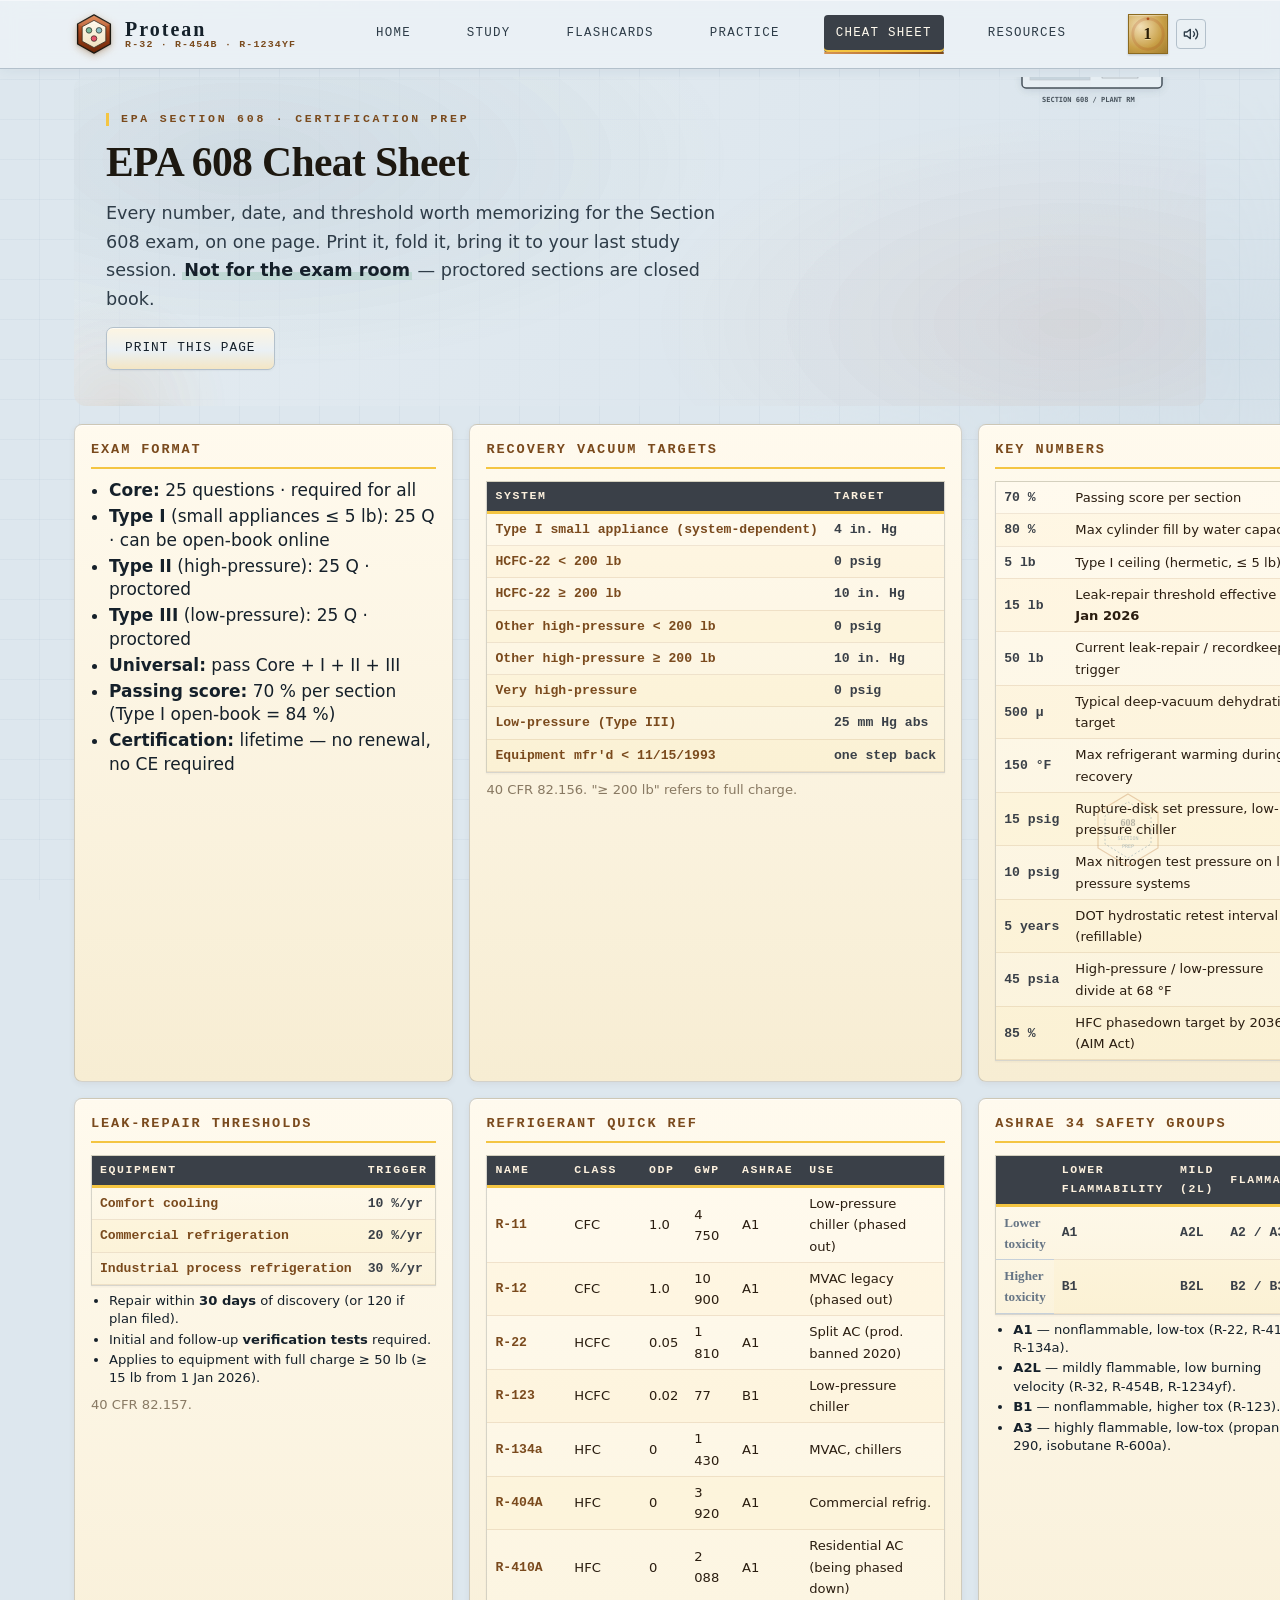
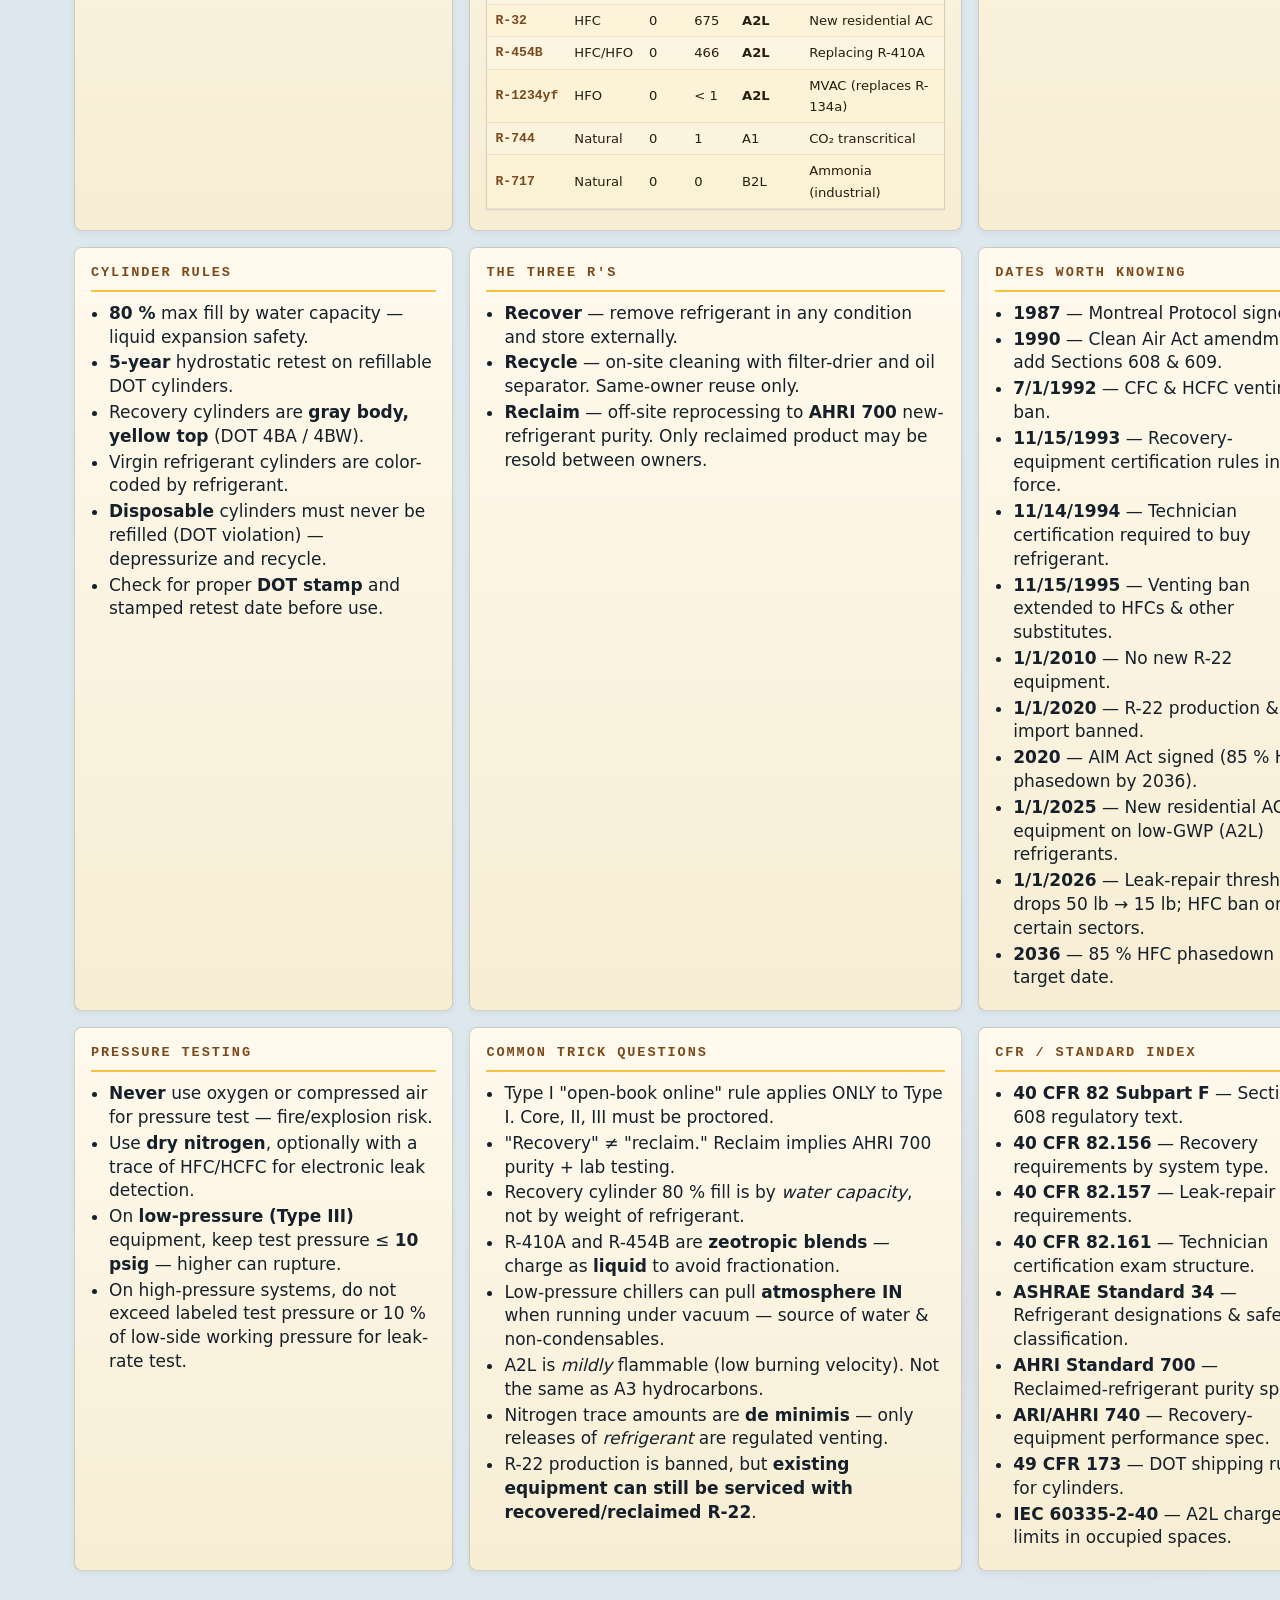
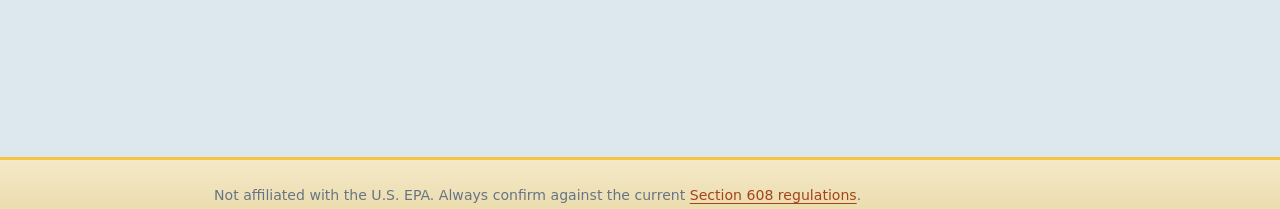
==== cheatsheet.html @ 1e9aec80 "Content expansion: cheat sheet, glossary, 60 new Qs, exam-day kit Incorporated best-in-class content" ====
<!doctype html>
<html lang="en">
<head>
  <meta charset="utf-8">
  <meta name="viewport" content="width=device-width, initial-scale=1">
  <meta http-equiv="Content-Security-Policy" content="default-src 'self'; script-src 'self' 'unsafe-inline'; style-src 'self' 'unsafe-inline'; img-src 'self' data:; font-src 'self' data:; connect-src 'self'; form-action 'self'; frame-ancestors 'none'; base-uri 'self'; object-src 'none'">
  <meta name="referrer" content="strict-origin-when-cross-origin">
  <meta name="robots" content="index,follow">
  <meta name="googlebot" content="index,follow,max-snippet:-1,max-image-preview:large,max-video-preview:-1">

  <!-- Google Search Console — verified via HTML-tag method. -->
  <meta name="google-site-verification" content="J1SQXeSG9s6lRcwILQ0Rli2w-byoKEDBs0yGA85hP8Q">

  <!-- Bing/Yandex verification slots — see index.html for docs.
  <meta name="msvalidate.01" content="PASTE_BING_TOKEN">
  <meta name="yandex-verification" content="PASTE_YANDEX_TOKEN">
  -->

  <title>EPA 608 Cheat Sheet — printable exam-day reference | Protean</title>
  <meta name="description" content="Printable EPA Section 608 cheat sheet: recovery targets, key numbers, refrigerant quick reference, ASHRAE safety groups, leak-repair thresholds, cylinder rules, and the dates and CFR sections worth memorizing.">
  <meta name="keywords" content="EPA 608 cheat sheet, Section 608 cheat sheet, EPA 608 printable, 608 reference card, recovery targets, key numbers, refrigerant quick reference, A2L safety groups">
  <link rel="canonical" href="https://dmarkamado-gif.github.io/protean-608/cheatsheet.html">

  <!-- Open Graph -->
  <meta property="og:type" content="article">
  <meta property="og:site_name" content="Protean">
  <meta property="og:title" content="EPA 608 Cheat Sheet — printable exam-day reference">
  <meta property="og:description" content="Everything worth memorizing for the EPA 608 on a single printable page: recovery targets, key numbers, ASHRAE safety groups, leak rules, and the dates to know.">
  <meta property="og:url" content="https://dmarkamado-gif.github.io/protean-608/cheatsheet.html">
  <meta property="og:image" content="https://dmarkamado-gif.github.io/protean-608/og-image.svg">
  <meta property="og:image:width" content="1200">
  <meta property="og:image:height" content="630">
  <meta property="og:locale" content="en_US">

  <!-- Twitter -->
  <meta name="twitter:card" content="summary_large_image">
  <meta name="twitter:title" content="EPA 608 Cheat Sheet — printable reference">
  <meta name="twitter:description" content="Printable cheat sheet for the EPA Section 608 exam. Recovery targets, key numbers, refrigerant ref, safety groups.">
  <meta name="twitter:image" content="https://dmarkamado-gif.github.io/protean-608/og-image.svg">

  <meta name="theme-color" content="#a5431b">
  <link rel="icon" type="image/svg+xml" href="og-image.svg">
  <link rel="stylesheet" href="styles.css">

  <script type="application/ld+json">
  {
    "@context": "https://schema.org",
    "@graph": [
      {
        "@type": "WebPage",
        "@id": "https://dmarkamado-gif.github.io/protean-608/cheatsheet.html#webpage",
        "url": "https://dmarkamado-gif.github.io/protean-608/cheatsheet.html",
        "name": "EPA 608 Cheat Sheet — printable exam-day reference",
        "description": "Printable single-page reference for the EPA Section 608 exam: recovery targets, key numbers, refrigerant data, safety groups, and regulatory dates.",
        "isPartOf": { "@id": "https://dmarkamado-gif.github.io/protean-608/#website" },
        "inLanguage": "en-US",
        "breadcrumb": { "@id": "https://dmarkamado-gif.github.io/protean-608/cheatsheet.html#breadcrumb" },
        "primaryImageOfPage": "https://dmarkamado-gif.github.io/protean-608/og-image.svg"
      },
      {
        "@type": "BreadcrumbList",
        "@id": "https://dmarkamado-gif.github.io/protean-608/cheatsheet.html#breadcrumb",
        "itemListElement": [
          { "@type": "ListItem", "position": 1, "name": "Home", "item": "https://dmarkamado-gif.github.io/protean-608/" },
          { "@type": "ListItem", "position": 2, "name": "Cheat Sheet", "item": "https://dmarkamado-gif.github.io/protean-608/cheatsheet.html" }
        ]
      }
    ]
  }
  </script>
</head>
<body>
  <header class="site no-print">
    <div class="inner">
      <a class="brand" href="index.html">
        <span class="brand-badge" aria-hidden="true">
          <svg viewBox="0 0 44 48" xmlns="http://www.w3.org/2000/svg">
            <defs>
              <linearGradient id="logoHex" x1="0" y1="0" x2="0" y2="1">
                <stop offset="0" stop-color="#e08148"/>
                <stop offset="0.45" stop-color="#a5431b"/>
                <stop offset="1" stop-color="#6b2708"/>
              </linearGradient>
              <linearGradient id="logoInner" x1="0" y1="0" x2="0" y2="1">
                <stop offset="0" stop-color="#fffaee"/>
                <stop offset="1" stop-color="#f0e2c1"/>
              </linearGradient>
            </defs>
            <polygon points="22,3 40,13 40,35 22,45 4,35 4,13" fill="url(#logoHex)" stroke="#1d1810" stroke-width="1.5" stroke-linejoin="round"/>
            <polygon points="22,3 40,13 22,23 4,13" fill="#fff" opacity="0.12"/>
            <polygon points="22,9 35,16 35,32 22,39 9,32 9,16" fill="url(#logoInner)" stroke="#3a2f22" stroke-width="0.9"/>
            <circle cx="16.5" cy="20" r="3.1" fill="#7ab89a" stroke="#1d1810" stroke-width="0.7"/>
            <circle cx="27.5" cy="20" r="3.1" fill="#8bbfc3" stroke="#1d1810" stroke-width="0.7"/>
            <circle cx="22" cy="29" r="3.1" fill="#e4536b" stroke="#1d1810" stroke-width="0.7"/>
            <text x="22" y="14.2" font-family="ui-monospace,monospace" font-size="2.4" font-weight="700" fill="#fdf1de" text-anchor="middle" letter-spacing="0.35">PROTEAN</text>
          </svg>
        </span>
        <span class="brand-text">
          <span class="brand-name">Protean</span>
          <span class="brand-tag">R-32 · R-454B · R-1234yf</span>
        </span>
      </a>
      <nav class="primary">
        <a href="index.html">Home</a>
        <a href="study.html">Study</a>
        <a href="flashcards.html">Flashcards</a>
        <a href="practice.html">Practice</a>
        <a href="cheatsheet.html" class="active">Cheat Sheet</a>
        <a href="resources.html">Resources</a>
      </nav>
      <div id="stats-bar"></div>
    </div>
  </header>

  <main class="container cheatsheet">
    <section class="hero no-print">
      <h1>EPA 608 Cheat Sheet</h1>
      <p class="lead">Every number, date, and threshold worth memorizing for the Section 608 exam, on one page. Print it, fold it, bring it to your last study session. <strong>Not for the exam room</strong> — proctored sections are closed book.</p>
      <button class="btn" id="printBtn" onclick="window.print()">Print this page</button>
    </section>

    <!-- Print-only header replaces the hero -->
    <section class="print-only print-header">
      <h1>EPA Section 608 Cheat Sheet</h1>
      <p>Last-mile reference · Protean · dmarkamado-gif.github.io/protean-608</p>
    </section>

    <div class="cheat-grid">

      <section class="cheat-card">
        <h2>Exam format</h2>
        <ul class="tight">
          <li><strong>Core:</strong> 25 questions · required for all</li>
          <li><strong>Type I</strong> (small appliances ≤ 5 lb): 25 Q · can be open-book online</li>
          <li><strong>Type II</strong> (high-pressure): 25 Q · proctored</li>
          <li><strong>Type III</strong> (low-pressure): 25 Q · proctored</li>
          <li><strong>Universal:</strong> pass Core + I + II + III</li>
          <li><strong>Passing score:</strong> 70 % per section (Type I open-book = 84 %)</li>
          <li><strong>Certification:</strong> lifetime — no renewal, no CE required</li>
        </ul>
      </section>

      <section class="cheat-card">
        <h2>Recovery vacuum targets</h2>
        <table class="data compact">
          <thead><tr><th>System</th><th>Target</th></tr></thead>
          <tbody>
            <tr><td>Type I small appliance (system-dependent)</td><td class="num">4 in. Hg</td></tr>
            <tr><td>HCFC‑22 &lt; 200 lb</td><td class="num">0 psig</td></tr>
            <tr><td>HCFC‑22 ≥ 200 lb</td><td class="num">10 in. Hg</td></tr>
            <tr><td>Other high-pressure &lt; 200 lb</td><td class="num">0 psig</td></tr>
            <tr><td>Other high-pressure ≥ 200 lb</td><td class="num">10 in. Hg</td></tr>
            <tr><td>Very high-pressure</td><td class="num">0 psig</td></tr>
            <tr><td>Low-pressure (Type III)</td><td class="num">25 mm Hg abs</td></tr>
            <tr><td>Equipment mfr'd &lt; 11/15/1993</td><td class="num">one step back</td></tr>
          </tbody>
        </table>
        <p class="small muted">40 CFR 82.156. "≥ 200 lb" refers to full charge.</p>
      </section>

      <section class="cheat-card">
        <h2>Key numbers</h2>
        <table class="data compact">
          <tbody>
            <tr><td class="num">70 %</td><td>Passing score per section</td></tr>
            <tr><td class="num">80 %</td><td>Max cylinder fill by water capacity</td></tr>
            <tr><td class="num">5 lb</td><td>Type I ceiling (hermetic, ≤ 5 lb)</td></tr>
            <tr><td class="num">15 lb</td><td>Leak-repair threshold effective <strong>1 Jan 2026</strong></td></tr>
            <tr><td class="num">50 lb</td><td>Current leak-repair / recordkeeping trigger</td></tr>
            <tr><td class="num">500 µ</td><td>Typical deep-vacuum dehydration target</td></tr>
            <tr><td class="num">150 °F</td><td>Max refrigerant warming during recovery</td></tr>
            <tr><td class="num">15 psig</td><td>Rupture-disk set pressure, low-pressure chiller</td></tr>
            <tr><td class="num">10 psig</td><td>Max nitrogen test pressure on low-pressure systems</td></tr>
            <tr><td class="num">5 years</td><td>DOT hydrostatic retest interval (refillable)</td></tr>
            <tr><td class="num">45 psia</td><td>High-pressure / low-pressure divide at 68 °F</td></tr>
            <tr><td class="num">85 %</td><td>HFC phasedown target by 2036 (AIM Act)</td></tr>
          </tbody>
        </table>
      </section>

      <section class="cheat-card">
        <h2>Leak-repair thresholds</h2>
        <table class="data compact">
          <thead><tr><th>Equipment</th><th>Trigger</th></tr></thead>
          <tbody>
            <tr><td>Comfort cooling</td><td class="num">10 %/yr</td></tr>
            <tr><td>Commercial refrigeration</td><td class="num">20 %/yr</td></tr>
            <tr><td>Industrial process refrigeration</td><td class="num">30 %/yr</td></tr>
          </tbody>
        </table>
        <ul class="tight small">
          <li>Repair within <strong>30 days</strong> of discovery (or 120 if plan filed).</li>
          <li>Initial and follow-up <strong>verification tests</strong> required.</li>
          <li>Applies to equipment with full charge ≥ 50 lb (≥ 15 lb from 1 Jan 2026).</li>
        </ul>
        <p class="small muted">40 CFR 82.157.</p>
      </section>

      <section class="cheat-card">
        <h2>Refrigerant quick ref</h2>
        <table class="data compact">
          <thead><tr><th>Name</th><th>Class</th><th>ODP</th><th>GWP</th><th>ASHRAE</th><th>Use</th></tr></thead>
          <tbody>
            <tr><td>R-11</td><td>CFC</td><td>1.0</td><td>4 750</td><td>A1</td><td>Low-pressure chiller (phased out)</td></tr>
            <tr><td>R-12</td><td>CFC</td><td>1.0</td><td>10 900</td><td>A1</td><td>MVAC legacy (phased out)</td></tr>
            <tr><td>R-22</td><td>HCFC</td><td>0.05</td><td>1 810</td><td>A1</td><td>Split AC (prod. banned 2020)</td></tr>
            <tr><td>R-123</td><td>HCFC</td><td>0.02</td><td>77</td><td>B1</td><td>Low-pressure chiller</td></tr>
            <tr><td>R-134a</td><td>HFC</td><td>0</td><td>1 430</td><td>A1</td><td>MVAC, chillers</td></tr>
            <tr><td>R-404A</td><td>HFC</td><td>0</td><td>3 920</td><td>A1</td><td>Commercial refrig.</td></tr>
            <tr><td>R-410A</td><td>HFC</td><td>0</td><td>2 088</td><td>A1</td><td>Residential AC (being phased down)</td></tr>
            <tr><td>R-32</td><td>HFC</td><td>0</td><td>675</td><td><strong>A2L</strong></td><td>New residential AC</td></tr>
            <tr><td>R-454B</td><td>HFC/HFO</td><td>0</td><td>466</td><td><strong>A2L</strong></td><td>Replacing R-410A</td></tr>
            <tr><td>R-1234yf</td><td>HFO</td><td>0</td><td>&lt; 1</td><td><strong>A2L</strong></td><td>MVAC (replaces R-134a)</td></tr>
            <tr><td>R-744</td><td>Natural</td><td>0</td><td>1</td><td>A1</td><td>CO₂ transcritical</td></tr>
            <tr><td>R-717</td><td>Natural</td><td>0</td><td>0</td><td>B2L</td><td>Ammonia (industrial)</td></tr>
          </tbody>
        </table>
      </section>

      <section class="cheat-card">
        <h2>ASHRAE 34 safety groups</h2>
        <table class="data compact">
          <thead><tr><th></th><th>Lower flammability</th><th>Mild (2L)</th><th>Flammable</th></tr></thead>
          <tbody>
            <tr><th>Lower toxicity</th><td class="num">A1</td><td class="num">A2L</td><td class="num">A2 / A3</td></tr>
            <tr><th>Higher toxicity</th><td class="num">B1</td><td class="num">B2L</td><td class="num">B2 / B3</td></tr>
          </tbody>
        </table>
        <ul class="tight small">
          <li><strong>A1</strong> — nonflammable, low-tox (R-22, R-410A, R-134a).</li>
          <li><strong>A2L</strong> — mildly flammable, low burning velocity (R-32, R-454B, R-1234yf).</li>
          <li><strong>B1</strong> — nonflammable, higher tox (R-123).</li>
          <li><strong>A3</strong> — highly flammable, low-tox (propane R-290, isobutane R-600a).</li>
        </ul>
      </section>

      <section class="cheat-card">
        <h2>Cylinder rules</h2>
        <ul class="tight">
          <li><strong>80 %</strong> max fill by water capacity — liquid expansion safety.</li>
          <li><strong>5-year</strong> hydrostatic retest on refillable DOT cylinders.</li>
          <li>Recovery cylinders are <strong>gray body, yellow top</strong> (DOT 4BA / 4BW).</li>
          <li>Virgin refrigerant cylinders are color-coded by refrigerant.</li>
          <li><strong>Disposable</strong> cylinders must never be refilled (DOT violation) — depressurize and recycle.</li>
          <li>Check for proper <strong>DOT stamp</strong> and stamped retest date before use.</li>
        </ul>
      </section>

      <section class="cheat-card">
        <h2>The three R's</h2>
        <ul class="tight">
          <li><strong>Recover</strong> — remove refrigerant in any condition and store externally.</li>
          <li><strong>Recycle</strong> — on-site cleaning with filter-drier and oil separator. Same-owner reuse only.</li>
          <li><strong>Reclaim</strong> — off-site reprocessing to <strong>AHRI 700</strong> new-refrigerant purity. Only reclaimed product may be resold between owners.</li>
        </ul>
      </section>

      <section class="cheat-card">
        <h2>Dates worth knowing</h2>
        <ul class="tight">
          <li><strong>1987</strong> — Montreal Protocol signed.</li>
          <li><strong>1990</strong> — Clean Air Act amendments add Sections 608 &amp; 609.</li>
          <li><strong>7/1/1992</strong> — CFC &amp; HCFC venting ban.</li>
          <li><strong>11/15/1993</strong> — Recovery-equipment certification rules in force.</li>
          <li><strong>11/14/1994</strong> — Technician certification required to buy refrigerant.</li>
          <li><strong>11/15/1995</strong> — Venting ban extended to HFCs &amp; other substitutes.</li>
          <li><strong>1/1/2010</strong> — No new R-22 equipment.</li>
          <li><strong>1/1/2020</strong> — R-22 production &amp; import banned.</li>
          <li><strong>2020</strong> — AIM Act signed (85 % HFC phasedown by 2036).</li>
          <li><strong>1/1/2025</strong> — New residential AC equipment on low-GWP (A2L) refrigerants.</li>
          <li><strong>1/1/2026</strong> — Leak-repair threshold drops 50 lb → 15 lb; HFC ban on certain sectors.</li>
          <li><strong>2036</strong> — 85 % HFC phasedown target date.</li>
        </ul>
      </section>

      <section class="cheat-card">
        <h2>Pressure testing</h2>
        <ul class="tight">
          <li><strong>Never</strong> use oxygen or compressed air for pressure test — fire/explosion risk.</li>
          <li>Use <strong>dry nitrogen</strong>, optionally with a trace of HFC/HCFC for electronic leak detection.</li>
          <li>On <strong>low-pressure (Type III)</strong> equipment, keep test pressure ≤ <strong>10 psig</strong> — higher can rupture.</li>
          <li>On high-pressure systems, do not exceed labeled test pressure or 10 % of low-side working pressure for leak-rate test.</li>
        </ul>
      </section>

      <section class="cheat-card">
        <h2>Common trick questions</h2>
        <ul class="tight">
          <li>Type I "open-book online" rule applies ONLY to Type I. Core, II, III must be proctored.</li>
          <li>"Recovery" ≠ "reclaim." Reclaim implies AHRI 700 purity + lab testing.</li>
          <li>Recovery cylinder 80 % fill is by <em>water capacity</em>, not by weight of refrigerant.</li>
          <li>R-410A and R-454B are <strong>zeotropic blends</strong> — charge as <strong>liquid</strong> to avoid fractionation.</li>
          <li>Low-pressure chillers can pull <strong>atmosphere IN</strong> when running under vacuum — source of water &amp; non-condensables.</li>
          <li>A2L is <em>mildly</em> flammable (low burning velocity). Not the same as A3 hydrocarbons.</li>
          <li>Nitrogen trace amounts are <strong>de minimis</strong> — only releases of <em>refrigerant</em> are regulated venting.</li>
          <li>R-22 production is banned, but <strong>existing equipment can still be serviced with recovered/reclaimed R-22</strong>.</li>
        </ul>
      </section>

      <section class="cheat-card">
        <h2>CFR / standard index</h2>
        <ul class="tight">
          <li><strong>40 CFR 82 Subpart F</strong> — Section 608 regulatory text.</li>
          <li><strong>40 CFR 82.156</strong> — Recovery requirements by system type.</li>
          <li><strong>40 CFR 82.157</strong> — Leak-repair requirements.</li>
          <li><strong>40 CFR 82.161</strong> — Technician certification exam structure.</li>
          <li><strong>ASHRAE Standard 34</strong> — Refrigerant designations &amp; safety classification.</li>
          <li><strong>AHRI Standard 700</strong> — Reclaimed-refrigerant purity spec.</li>
          <li><strong>ARI/AHRI 740</strong> — Recovery-equipment performance spec.</li>
          <li><strong>49 CFR 173</strong> — DOT shipping rules for cylinders.</li>
          <li><strong>IEC 60335-2-40</strong> — A2L charge limits in occupied spaces.</li>
        </ul>
      </section>

    </div>

    <section class="block no-print">
      <p class="small muted">Missing something that tripped you up? This sheet is curated from the questions people actually miss. File requests via the <a href="resources.html">Resources</a> page or on the site's GitHub repo.</p>
    </section>
  </main>

  <footer class="site no-print">
    <div class="container">
      Not affiliated with the U.S. EPA. Always confirm against the current
      <a href="https://www.epa.gov/section608" target="_blank" rel="noopener">Section 608 regulations</a>.
    </div>
  </footer>

  <script src="game.js"></script>
  <script src="fx.js"></script>
  <script src="stats.js"></script>
</body>
</html>
---- styles.css ----
:root {
  /* Blueprint + plant-room base */
  --bg: #dde7ee;
  --paper: #eaf0f4;
  --paper-2: #d4dde4;
  --ink: #15202a;
  --ink-soft: #2e3c48;
  --muted: #667585;
  --rule: #b3c0cb;
  --rule-2: #c6d0d9;

  /* HVAC schematic palette */
  --accent: #a5431b;          /* hot-supply terracotta */
  --accent-soft: #c06033;
  --accent-deep: #7f2f0f;
  --cool: #1d4e66;            /* chilled-water deep blue-teal */
  --cool-soft: #3d7a90;
  --cool-deep: #0f3446;
  --copper: #b87333;          /* copper pipe */
  --copper-soft: #d59353;
  --copper-deep: #7f4a1a;
  --brass: #c9a047;           /* brass fitting */
  --blueprint: #13507a;       /* blueprint ink */
  --steam: #e3752b;           /* steam orange */
  --refrig-a1: #d65879;       /* safety class A1 rose */
  --refrig-a2l: #a887c8;      /* safety class A2L purple */
  --refrig-a3: #e03f3f;       /* safety class A3 red */
  --warn: #c58a14;            /* caution yellow-amber */
  --warn-soft: #e6b547;
  --err: #a02a22;
  --ok:  #3a6e33;             /* evaporator green */
  --ok-soft: #5a9450;
  --shadow: 0 1px 0 rgba(40, 60, 85, 0.04), 0 2px 6px rgba(40, 60, 85, 0.08);
  --shadow-lift: 0 1px 0 rgba(40, 60, 85, 0.04), 0 6px 18px rgba(40, 60, 85, 0.14), 0 2px 4px rgba(40, 60, 85, 0.06);
  --shadow-deep: 0 10px 28px rgba(30, 50, 80, 0.18), 0 2px 6px rgba(30, 50, 80, 0.08);
  --serif: "Iowan Old Style", "Palatino Linotype", Palatino, "Book Antiqua", Georgia, serif;
  --sans: ui-sans-serif, system-ui, -apple-system, "Segoe UI", Roboto, "Helvetica Neue", Arial, sans-serif;
  --mono: ui-monospace, SFMono-Regular, Menlo, Consolas, monospace;
  --radius: 7px;
  --radius-lg: 12px;
}

* { box-sizing: border-box; }
html, body { margin: 0; padding: 0; }
body {
  font-family: var(--sans);
  background:
    radial-gradient(1400px 700px at 12% -10%, #e8f0f6 0%, transparent 55%),
    radial-gradient(900px 500px at 95% 10%, #d3dfe8 0%, transparent 50%),
    radial-gradient(1200px 800px at 50% 120%, #cbd7e1 0%, transparent 65%),
    radial-gradient(600px 400px at 85% 85%, rgba(165, 67, 27, 0.06) 0%, transparent 70%),
    var(--bg);
  color: var(--ink);
  line-height: 1.62;
  min-height: 100vh;
  font-size: 17px;
}

h1, h2, h3, h4 { font-family: var(--serif); font-weight: 600; letter-spacing: -0.005em; }
h1 { font-size: clamp(2rem, 4vw, 2.8rem); line-height: 1.1; margin: 0 0 14px; }
h2 { font-size: 1.6rem; margin: 0 0 14px; }
h3 { font-size: 1.15rem; margin: 0 0 8px; }
p  { margin: 0 0 14px; }

a { color: var(--accent); text-decoration: underline; text-underline-offset: 3px; text-decoration-thickness: 1px; }
a:hover { color: var(--accent-soft); }

.container {
  max-width: 900px;
  margin: 0 auto;
  padding: 0 24px;
}

header.site {
  position: sticky;
  top: 0;
  z-index: 10;
  background: rgba(235, 241, 246, 0.92);
  backdrop-filter: blur(8px);
  -webkit-backdrop-filter: blur(8px);
  border-bottom: 1px solid var(--rule);
  box-shadow: 0 1px 0 rgba(255, 255, 255, 0.5) inset, 0 2px 12px rgba(40, 60, 85, 0.06);
}
header.site .inner {
  display: flex;
  align-items: center;
  justify-content: space-between;
  padding: 12px 24px;
  max-width: 900px;
  margin: 0 auto;
  gap: 14px;
}
.brand {
  display: flex;
  align-items: center;
  gap: 11px;
  font-weight: 600;
  font-family: var(--serif);
  color: var(--ink);
  text-decoration: none;
  transition: color .2s ease;
}
.brand:hover { text-decoration: none; }
.brand:hover .brand-name { color: var(--accent); }
.brand-badge {
  display: inline-block;
  width: 40px; height: 44px;
  flex-shrink: 0;
  filter: drop-shadow(0 2px 4px rgba(165, 67, 27, 0.28)) drop-shadow(0 1px 1px rgba(0, 0, 0, 0.15));
  transition: transform .25s cubic-bezier(.2,.8,.2,1);
}
.brand:hover .brand-badge { transform: rotate(-8deg) scale(1.05); }
.brand-badge svg { width: 100%; height: 100%; display: block; }
.brand-text {
  display: flex;
  flex-direction: column;
  gap: 1px;
  line-height: 1;
}
.brand-name {
  font-family: var(--serif);
  font-size: 1.25rem;
  font-weight: 700;
  letter-spacing: 2px;
  color: var(--ink);
  transition: color .2s ease;
}
.brand-tag {
  font-family: var(--mono);
  font-size: 0.62rem;
  letter-spacing: 1.2px;
  color: var(--muted);
  text-transform: uppercase;
  white-space: nowrap;
}
@media (max-width: 520px) {
  .brand-tag { display: none; }
  .brand-name { font-size: 1.1rem; letter-spacing: 1.5px; }
}
nav.primary a {
  color: var(--ink-soft);
  margin-left: 18px;
  font-size: 0.96rem;
  text-decoration: none;
  padding-bottom: 3px;
  border-bottom: 1.5px solid transparent;
  transition: color .15s ease, border-color .15s ease;
}
nav.primary a:hover { color: var(--ink); border-bottom-color: var(--rule); text-decoration: none; }
nav.primary a.active { color: var(--ink); border-bottom-color: var(--accent); }

/* ===== Hero ===== */
.hero {
  padding: 64px 0 28px;
  position: relative;
  animation: fadeInUp .6s cubic-bezier(.2, .7, .3, 1) both;
}
.hero .lead {
  font-size: 1.1rem;
  color: var(--ink-soft);
  max-width: 640px;
}
.hero-split {
  display: grid;
  grid-template-columns: 1fr auto;
  gap: 32px;
  align-items: center;
}
.hero-split .gauge-hero {
  width: 220px;
  height: 220px;
  flex-shrink: 0;
  filter: drop-shadow(0 8px 18px rgba(165, 67, 27, 0.22));
}
@keyframes fadeInUp {
  from { opacity: 0; transform: translateY(12px); }
  to { opacity: 1; transform: translateY(0); }
}
@media (max-width: 720px) {
  .hero-split { grid-template-columns: 1fr; }
  .hero-split .gauge-hero { width: 160px; height: 160px; justify-self: center; margin-top: 10px; }
}
.underline-doodle { position: relative; white-space: nowrap; }
.underline-doodle svg {
  position: absolute;
  left: 0; right: 0; bottom: -0.12em;
  width: 100%;
  height: 0.35em;
  color: var(--accent);
  stroke: currentColor;
  fill: none;
  pointer-events: none;
}

/* ===== Section color accents (honest: colored by thermal role) ===== */
.sect-core { --sect: #6b5d3c; }       /* neutral parchment ink */
.sect-t1   { --sect: #5e7a3a; }       /* green — small, contained */
.sect-t2   { --sect: #a5431b; }       /* terracotta — high pressure / heat */
.sect-t3   { --sect: #275f73; }       /* slate teal — low pressure / cold */

.sect-badge {
  display: inline-flex;
  align-items: center;
  gap: 6px;
  padding: 2px 9px;
  border-radius: 999px;
  font-family: var(--mono);
  font-size: 0.72rem;
  letter-spacing: 0.8px;
  text-transform: uppercase;
  color: var(--sect, var(--muted));
  border: 1px solid currentColor;
  background: transparent;
}
.sect-badge::before {
  content: "";
  display: inline-block;
  width: 7px; height: 7px;
  border-radius: 50%;
  background: currentColor;
}

/* ===== Inline section icons (beside h2/h3) ===== */
.h-icon {
  display: inline-block;
  width: 22px;
  height: 22px;
  vertical-align: -4px;
  margin-right: 8px;
  color: var(--sect, var(--accent));
}

/* ===== Trust section ("About") ===== */
.about-card {
  background:
    repeating-linear-gradient(
      0deg,
      #eaf0f4 0 28px,
      #d9e2ea 28px 29px
    ),
    #eaf0f4;
  border: 1px solid var(--rule);
  border-radius: var(--radius);
  padding: 22px 26px;
  position: relative;
}
.about-card::after {
  content: "NOT AFFILIATED WITH EPA";
  position: absolute;
  top: 14px;
  right: 16px;
  font-family: var(--mono);
  font-size: 0.7rem;
  letter-spacing: 1px;
  color: var(--accent);
  border: 1.5px solid var(--accent);
  padding: 3px 7px;
  border-radius: 3px;
  transform: rotate(4deg);
  opacity: 0.82;
}
.about-card h3 { margin-top: 0; }
.about-card dl { margin: 0; }
.about-card dt {
  font-family: var(--serif);
  font-size: 1.04rem;
  font-weight: 600;
  color: var(--ink);
  margin-top: 14px;
}
.about-card dt:first-child { margin-top: 0; }
.about-card dd {
  margin: 4px 0 0;
  color: var(--ink-soft);
}

/* ===== FAQ ===== */
details.faq {
  border-top: 1px solid var(--rule-2);
  padding: 12px 0;
}
details.faq:last-of-type { border-bottom: 1px solid var(--rule-2); }
details.faq summary {
  cursor: pointer;
  font-family: var(--serif);
  font-size: 1.05rem;
  color: var(--ink);
  list-style: none;
  padding-right: 30px;
  position: relative;
}
details.faq summary::-webkit-details-marker { display: none; }
details.faq summary::after {
  content: "+";
  position: absolute;
  right: 4px;
  top: 0;
  color: var(--accent);
  font-family: var(--mono);
  font-size: 1.3rem;
  font-weight: 600;
  transition: transform .2s ease;
  line-height: 1;
}
details.faq[open] summary::after { content: "−"; }
details.faq p {
  margin: 10px 0 4px;
  color: var(--ink-soft);
}

/* ===== Sources / citations ===== */
.sources {
  background: var(--paper);
  border: 1px solid var(--rule);
  border-radius: var(--radius);
  padding: 16px 18px;
  font-size: 0.94rem;
  margin-top: 20px;
}
.sources h3 { margin: 0 0 8px; font-size: 1.05rem; }
.sources ul { margin: 0; padding-left: 18px; color: var(--ink-soft); }
.sources code {
  font-family: var(--mono);
  font-size: 0.9em;
  background: var(--paper-2);
  padding: 1px 5px;
  border-radius: 3px;
  color: var(--ink);
}

/* ===== Thermometer-style streak (pop on hover) ===== */
#streak-meter { transition: transform .15s ease; }
#streak-meter:hover { transform: translateX(2px); }

/* ===== Card hover lift ===== */
ul.plain > li { transition: padding-left .15s ease, border-color .15s ease; }
ul.plain > li:hover { padding-left: 6px; border-bottom-color: var(--accent); }

/* ===== Signature "maker's mark" ===== */
.makers-mark {
  display: flex;
  align-items: center;
  gap: 10px;
  margin-top: 36px;
  padding-top: 20px;
  border-top: 1px solid var(--rule-2);
  color: var(--muted);
  font-size: 0.86rem;
}
.makers-mark svg { flex-shrink: 0; color: var(--accent); }

/* ===== Version stamp ===== */
.version-stamp {
  display: inline-block;
  font-family: var(--mono);
  font-size: 0.72rem;
  color: var(--muted);
  border: 1px dashed var(--rule);
  padding: 2px 8px;
  border-radius: 3px;
  margin-top: 12px;
}

/* ===== Buttons ===== */
.btn {
  display: inline-block;
  padding: 10px 18px;
  border-radius: var(--radius);
  border: 1px solid var(--rule);
  background: linear-gradient(180deg, #fdf5e2 0%, var(--paper) 55%, #f4e6c4 100%);
  color: var(--ink);
  font: inherit;
  font-weight: 500;
  cursor: pointer;
  text-decoration: none;
  box-shadow:
    inset 0 1px 0 rgba(255, 255, 255, 0.6),
    0 1px 2px rgba(40, 60, 85, 0.06);
  transition: box-shadow .15s ease, border-color .15s ease, transform .08s ease, background .15s ease;
}
.btn:hover {
  border-color: var(--ink-soft);
  text-decoration: none;
  box-shadow:
    inset 0 1px 0 rgba(255, 255, 255, 0.7),
    0 3px 8px rgba(40, 60, 85, 0.14);
  transform: translateY(-1px);
}
.btn:active {
  transform: translateY(1px);
  box-shadow: inset 0 2px 3px rgba(40, 60, 85, 0.15);
}
.btn:focus-visible {
  outline: 2px solid var(--accent-soft);
  outline-offset: 2px;
}
.btn.primary {
  background: linear-gradient(180deg, #c05a2d 0%, var(--accent) 50%, var(--accent-deep) 100%);
  border-color: var(--accent-deep);
  color: #fcf2de;
  text-shadow: 0 1px 1px rgba(0, 0, 0, 0.15);
  box-shadow:
    inset 0 1px 0 rgba(255, 255, 255, 0.22),
    inset 0 -1px 0 rgba(0, 0, 0, 0.15),
    0 2px 6px rgba(165, 67, 27, 0.3);
}
.btn.primary:hover {
  background: linear-gradient(180deg, #ca6234 0%, #b14a20 50%, var(--accent-deep) 100%);
  border-color: var(--accent-deep);
  color: #fdf5e3;
  box-shadow:
    inset 0 1px 0 rgba(255, 255, 255, 0.28),
    0 5px 14px rgba(165, 67, 27, 0.35);
}
.btn.primary:active {
  box-shadow:
    inset 0 2px 4px rgba(0, 0, 0, 0.2),
    0 1px 2px rgba(165, 67, 27, 0.2);
}
.btn[disabled] { opacity: 0.5; cursor: not-allowed; transform: none !important; }

.cta { display: flex; gap: 10px; flex-wrap: wrap; margin-top: 14px; }

/* ===== Sections ===== */
section.block {
  padding: 32px 0;
  border-top: 1px solid var(--rule);
  position: relative;
}
section.block:first-of-type { border-top: 0; }
section.block > h2 {
  position: relative;
  padding-left: 14px;
  display: flex;
  align-items: center;
  gap: 10px;
}
section.block > h2::before {
  content: "";
  position: absolute;
  left: 0;
  top: 50%;
  transform: translateY(-50%);
  width: 4px;
  height: 22px;
  background: linear-gradient(180deg, var(--accent), var(--accent-deep));
  border-radius: 2px;
  box-shadow: 0 1px 2px rgba(165, 67, 27, 0.3);
}

/* ===== Lists on landing (replaces card grid) ===== */
ul.plain {
  list-style: none;
  padding: 0;
  margin: 0 0 18px;
}
ul.plain > li {
  padding: 10px 0;
  border-bottom: 1px dashed var(--rule-2);
}
ul.plain > li:last-child { border-bottom: 0; }
ul.plain strong { color: var(--ink); }
ul.plain .item-title {
  font-family: var(--serif);
  font-size: 1.08rem;
  color: var(--ink);
  display: inline-block;
  margin-right: 4px;
}

/* ===== Note card (handwritten-ish aside) ===== */
.note {
  background: #eaf0f4;
  border: 1px solid var(--rule);
  border-left: 3px solid var(--accent);
  padding: 14px 16px;
  border-radius: var(--radius);
  margin: 18px 0;
  color: var(--ink-soft);
  font-size: 0.98rem;
}
.note strong { color: var(--ink); }
.note .note-label {
  display: block;
  font-family: var(--mono);
  font-size: 0.72rem;
  text-transform: uppercase;
  letter-spacing: 1.2px;
  color: var(--muted);
  margin-bottom: 4px;
}

/* ===== Cards (for study section callouts etc.) ===== */
.card {
  background: linear-gradient(180deg, #fefaee 0%, var(--paper) 100%);
  border: 1px solid var(--rule);
  border-radius: var(--radius-lg);
  padding: 20px;
  box-shadow: var(--shadow);
  transition: box-shadow .2s ease, transform .2s ease;
}

/* ===== kv / dl ===== */
.kv {
  display: grid;
  grid-template-columns: 170px 1fr;
  gap: 8px 18px;
  font-size: 0.98rem;
}
.kv dt { color: var(--muted); font-family: var(--serif); }

/* ===== Study guide ===== */
.toc {
  background: var(--paper);
  border: 1px solid var(--rule);
  border-radius: var(--radius);
  padding: 14px 18px;
  font-size: 0.95rem;
}
.toc ul { margin: 6px 0 0; padding-left: 20px; }
.toc li { margin: 4px 0; }
.study-section h3 {
  padding-left: 10px;
  border-left: 3px solid var(--sect, var(--accent));
  margin-top: 28px;
}
.study-section > h2 {
  position: relative;
  padding-bottom: 6px;
}
.study-section > h2::after {
  content: "";
  position: absolute;
  left: 0; width: 48px;
  bottom: 0; height: 3px;
  background: var(--sect, var(--rule-2));
  border-radius: 2px;
}
.study-section .callout {
  background: #eaf0f4;
  border: 1px solid var(--rule);
  border-left: 3px solid var(--warn);
  padding: 10px 14px;
  border-radius: var(--radius);
  margin: 12px 0;
  color: var(--ink-soft);
}
.study-section .callout strong { color: var(--warn); }

table.data {
  width: 100%;
  border-collapse: collapse;
  margin: 12px 0;
  font-size: 0.95rem;
}
table.data th, table.data td {
  text-align: left;
  padding: 9px 12px;
  border-bottom: 1px solid var(--rule-2);
}
table.data th {
  color: var(--muted);
  font-weight: 600;
  font-family: var(--serif);
  background: transparent;
}

/* ===== Quiz ===== */
.quiz-wrap { display: grid; gap: 16px; }
.quiz-controls {
  display: flex;
  flex-wrap: wrap;
  gap: 10px;
  align-items: center;
  padding: 14px 16px;
  background: linear-gradient(180deg, #fefaee 0%, var(--paper) 100%);
  border: 1px solid var(--rule);
  border-radius: var(--radius);
  font-size: 0.93rem;
  box-shadow: var(--shadow);
}
.quiz-controls label {
  color: var(--muted);
  display: flex;
  align-items: center;
  gap: 6px;
}
select, input[type="number"] {
  background: #eaf0f4;
  color: var(--ink);
  border: 1px solid var(--rule);
  border-radius: 4px;
  padding: 6px 8px;
  font: inherit;
  font-size: 0.92rem;
}
.progress {
  flex: 1;
  height: 5px;
  background: var(--paper-2);
  border-radius: 999px;
  overflow: hidden;
  border: 1px solid var(--rule-2);
  min-width: 120px;
}
.progress > span {
  display: block;
  height: 100%;
  width: 0%;
  background: var(--accent);
  transition: width .3s ease;
}

.question-card {
  background: linear-gradient(180deg, #fefaee 0%, var(--paper) 100%);
  border: 1px solid var(--rule);
  border-radius: var(--radius-lg);
  padding: 24px;
  box-shadow: var(--shadow-lift);
  position: relative;
}
.question-card::before {
  content: "";
  position: absolute;
  inset: 0;
  border-radius: var(--radius-lg);
  pointer-events: none;
  box-shadow: inset 0 1px 0 rgba(255, 255, 255, 0.7);
}
.question-meta {
  font-size: 0.82rem;
  color: var(--muted);
  display: flex;
  justify-content: space-between;
  margin-bottom: 8px;
  font-family: var(--mono);
  letter-spacing: 0.5px;
}
.question-stem {
  font-family: var(--serif);
  font-size: 1.18rem;
  line-height: 1.4;
  margin: 0 0 16px;
}
.choices {
  list-style: none;
  margin: 0;
  padding: 0;
  display: grid;
  gap: 8px;
}
.choices li {
  border: 1px solid var(--rule);
  background: #eaf0f4;
  border-radius: var(--radius);
  padding: 13px 16px;
  cursor: pointer;
  transition: background .15s ease, border-color .15s ease, transform .1s ease, box-shadow .15s ease;
  display: flex;
  gap: 12px;
  align-items: flex-start;
  box-shadow: inset 0 1px 0 rgba(255, 255, 255, 0.5);
}
.choices li:hover {
  border-color: var(--ink-soft);
  transform: translateX(2px);
  box-shadow: inset 0 1px 0 rgba(255, 255, 255, 0.5), 0 2px 6px rgba(40, 60, 85, 0.06);
}
.choices li.selected { border-color: var(--accent); background: #fdf0dd; transform: translateX(4px); }
.choices li.correct { border-color: var(--ok); background: #ecf2d8; color: #2d5321; }
.choices li.incorrect { border-color: var(--err); background: #f5dbd8; color: #6b1e19; }
.choice-letter {
  font-family: var(--mono);
  font-weight: 700;
  color: var(--muted);
  min-width: 18px;
}
.choices li.correct .choice-letter { color: var(--ok); }
.choices li.incorrect .choice-letter { color: var(--err); }

.explanation {
  margin-top: 14px;
  padding: 12px 14px;
  background: #eaf0f4;
  border: 1px solid var(--rule);
  border-left: 3px solid var(--cool);
  border-radius: var(--radius);
  font-size: 0.96rem;
  color: var(--ink-soft);
  display: none;
}
.explanation.show { display: block; }

.actions {
  display: flex;
  gap: 8px;
  margin-top: 16px;
  flex-wrap: wrap;
}

/* ===== Score card ===== */
.score-card {
  background: linear-gradient(180deg, #fefaee 0%, var(--paper) 100%);
  border: 1px solid var(--rule);
  border-radius: var(--radius-lg);
  padding: 28px;
  text-align: center;
  box-shadow: var(--shadow-lift);
}
.score-big {
  font-family: var(--serif);
  font-size: 3.2rem;
  font-weight: 600;
  color: var(--accent);
  line-height: 1;
}
.score-breakdown {
  display: grid;
  grid-template-columns: repeat(auto-fit, minmax(140px, 1fr));
  gap: 8px;
  margin-top: 16px;
}
.score-pill {
  background: #eaf0f4;
  border: 1px solid var(--rule);
  border-radius: var(--radius);
  padding: 8px 10px;
  font-size: 0.9rem;
}
.score-pill .label { color: var(--muted); font-size: 0.78rem; text-transform: uppercase; letter-spacing: 0.6px; }
.pass { color: var(--ok); font-weight: 600; }
.fail { color: var(--err); font-weight: 600; }
.session-stats { margin-top: 10px; color: var(--muted); font-size: 0.9rem; }

/* ===== Footer ===== */
footer.site {
  border-top: 1px solid var(--rule);
  padding: 24px 0;
  color: var(--muted);
  font-size: 0.88rem;
  margin-top: 48px;
  text-align: left;
}
footer.site .container { max-width: 900px; }

/* ===== Stats bar (header) ===== */
#stats-bar {
  display: flex;
  align-items: center;
  gap: 8px;
}
.icon-btn {
  background: var(--paper);
  border: 1px solid var(--rule);
  color: var(--ink-soft);
  width: 30px; height: 30px;
  border-radius: 4px;
  display: grid;
  place-items: center;
  cursor: pointer;
  padding: 0;
}
.icon-btn:hover { border-color: var(--ink-soft); color: var(--ink); }

/* ===== Streak meter ===== */
#streak-meter {
  display: grid;
  gap: 4px;
  margin: 8px 0 14px;
  max-width: 320px;
  font-family: var(--mono);
}
.streak-label {
  display: flex;
  align-items: center;
  gap: 8px;
  font-size: 0.85rem;
  color: var(--muted);
}
.streak-flame {
  display: inline-grid;
  place-items: center;
  width: 18px; height: 18px;
  font-size: 0.9rem;
}
.streak-bar {
  height: 3px;
  border-radius: 999px;
  background: var(--paper-2);
  overflow: hidden;
  border: 1px solid var(--rule-2);
}
.streak-bar > span {
  display: block;
  height: 100%;
  background: linear-gradient(90deg, var(--cool), var(--warn) 60%, var(--accent));
  transition: width .4s ease;
}

/* ===== Toasts ===== */
#toast-host {
  position: fixed;
  top: 70px;
  right: 20px;
  z-index: 10000;
  display: grid;
  gap: 10px;
  pointer-events: none;
}
.toast {
  min-width: 240px;
  max-width: 320px;
  padding: 10px 14px;
  border-radius: var(--radius);
  background: #eaf0f4;
  border: 1px solid var(--rule);
  border-left: 3px solid var(--accent);
  box-shadow: var(--shadow);
  transform: translateX(120%);
  opacity: 0;
  transition: transform .35s cubic-bezier(.2,.8,.2,1), opacity .2s ease;
  pointer-events: auto;
}
.toast.show { transform: translateX(0); opacity: 1; }
.toast.toast-level { border-left-color: var(--cool); }
.toast-title { font-weight: 600; color: var(--ink); font-family: var(--serif); font-size: 1rem; }
.toast-sub { font-size: 0.84rem; color: var(--muted); margin-top: 2px; }

/* ===== Shake ===== */
@keyframes shake {
  0%,100% { transform: translateX(0); }
  20% { transform: translateX(-5px); }
  40% { transform: translateX(5px); }
  60% { transform: translateX(-3px); }
  80% { transform: translateX(3px); }
}
.shake { animation: shake .32s ease; }

/* ===== Lightning / speed-round timer ===== */
.lightning-timer {
  background: #eaf0f4;
  border: 1px solid var(--rule);
  border-left: 3px solid var(--accent);
  border-radius: var(--radius);
  padding: 10px 14px;
  margin-bottom: 12px;
}
.lt-top {
  display: flex;
  justify-content: space-between;
  font-family: var(--mono);
  font-size: 0.9rem;
  color: var(--ink-soft);
  gap: 14px;
  flex-wrap: wrap;
}
.lt-top strong { color: var(--accent); }
.lt-bar {
  margin-top: 8px;
  height: 4px;
  border-radius: 999px;
  background: var(--paper-2);
  overflow: hidden;
}
.lt-bar > span {
  display: block;
  height: 100%;
  background: linear-gradient(90deg, var(--err), var(--warn) 50%, var(--ok));
  transition: width .1s linear;
}
.lightning-mode .choices li { font-size: 1.02rem; }
.lightning-mode .question-stem { font-size: 1.22rem; }

/* ===== Flashcards ===== */
.flashcard-stage {
  perspective: 1200px;
  padding: 10px 0 18px;
}
.flashcard {
  width: 100%;
  max-width: 640px;
  margin: 0 auto;
  aspect-ratio: 3 / 2;
  min-height: 220px;
  cursor: pointer;
}
.flashcard.empty {
  background: var(--paper);
  border: 1px dashed var(--rule);
  display: grid;
  place-items: center;
  border-radius: var(--radius);
  padding: 30px;
}
.flashcard-inner {
  position: relative;
  width: 100%;
  height: 100%;
  transition: transform .5s cubic-bezier(.3,.8,.3,1);
  transform-style: preserve-3d;
}
.flashcard.flipped .flashcard-inner { transform: rotateY(180deg); }
.flashcard-face {
  position: absolute;
  inset: 0;
  backface-visibility: hidden;
  border-radius: var(--radius-lg);
  padding: 30px;
  display: flex;
  flex-direction: column;
  justify-content: space-between;
  border: 1px solid var(--rule);
  background: linear-gradient(180deg, #fefaee 0%, var(--paper) 100%);
  box-shadow: var(--shadow-lift);
}
.flashcard-back {
  transform: rotateY(180deg);
  background: linear-gradient(180deg, #eaf0f4 0%, #d2dce3 100%);
}
.flashcard.known .flashcard-front { border-color: var(--ok); }
.flashcard-tag {
  display: inline-block;
  font-family: var(--mono);
  font-size: 0.72rem;
  padding: 2px 7px;
  border-radius: 999px;
  color: var(--muted);
  border: 1px solid var(--rule);
  align-self: flex-start;
  text-transform: uppercase;
  letter-spacing: 0.8px;
}
.flashcard-text {
  font-family: var(--serif);
  font-size: clamp(1.1rem, 2vw, 1.45rem);
  font-weight: 500;
  text-align: center;
  margin: 0;
  line-height: 1.35;
}
.flashcard-hint {
  color: var(--muted);
  font-size: 0.78rem;
  align-self: center;
  font-family: var(--mono);
}

/* ===== Compact link list (used on landing) ===== */
.compact-links {
  display: grid;
  gap: 2px;
  margin: 10px 0 0;
}
.compact-links a {
  color: var(--ink);
  padding: 2px 0;
  text-decoration: none;
  border-bottom: 1px solid transparent;
  display: inline-block;
}
.compact-links a:hover { border-bottom-color: var(--accent); }

/* ===== Utility ===== */
.hide { display: none !important; }
.muted { color: var(--muted); }
.small { font-size: 0.9rem; }
.byline {
  font-family: var(--mono);
  font-size: 0.78rem;
  color: var(--muted);
  text-transform: uppercase;
  letter-spacing: 1px;
  margin-top: 40px;
}

@media (max-width: 680px) {
  nav.primary a { margin-left: 10px; font-size: 0.92rem; }
  nav.primary { flex: 1; text-align: right; }
  .kv { grid-template-columns: 120px 1fr; }
  .hero { padding: 32px 0 12px; }
  header.site .inner { flex-wrap: wrap; }
  #stats-bar { margin-left: auto; }
}

@media (prefers-reduced-motion: reduce) {
  *, *::before, *::after {
    animation-duration: .001ms !important;
    transition-duration: .001ms !important;
  }
}

/* ==========================================================================
   HVAC palette + visual vocabulary
   ========================================================================== */
:root {
  --copper:       #b87333;
  --copper-light: #d9a96b;
  --copper-dark:  #8a5420;
  --steel:        #6b7a85;
  --steel-light:  #a3adb6;
  --gauge-red:    #c23b22;
  --cold-blue:    #2d6b8c;
  --r22-green:    #5e7a3a;
  --r410a-rose:   #c86578;
  --r134a-blue:   #3a7fae;
  --r123-gray:    #8b8279;
  --brass:        #a8884a;
}

/* Hero tool row — gauge + cylinder + thermometer */
.tool-row {
  display: grid;
  grid-template-columns: repeat(3, 1fr);
  gap: 18px;
  align-items: end;
  justify-items: center;
  max-width: 340px;
}
.tool-row svg { width: 100%; height: auto; max-height: 180px; }
.tool-row .tool-cap {
  font-family: var(--mono);
  font-size: 0.7rem;
  color: var(--muted);
  letter-spacing: 1.5px;
  text-transform: uppercase;
  margin-top: 4px;
  text-align: center;
}
.tool-col { display: flex; flex-direction: column; align-items: center; }

@media (max-width: 820px) {
  .tool-row { max-width: 320px; margin: 16px auto 0; }
  .tool-row svg { max-height: 140px; }
}

/* Refrigerant-line dashed divider with inline valve icon */
.hvac-rule {
  display: flex;
  align-items: center;
  gap: 14px;
  margin: 32px 0;
  color: var(--copper-dark);
}
.hvac-rule::before, .hvac-rule::after {
  content: "";
  flex: 1;
  height: 0;
  border-top: 2px dashed var(--copper);
  opacity: 0.55;
}
.hvac-rule svg { flex-shrink: 0; height: 26px; width: auto; }
.hvac-rule .tag {
  font-family: var(--mono);
  font-size: 0.72rem;
  letter-spacing: 2px;
  text-transform: uppercase;
  color: var(--copper-dark);
  opacity: 0.75;
}

/* Refrigerant cylinder lineup — color-coded cylinders in a row */
.refrigerant-lineup {
  display: grid;
  grid-template-columns: repeat(4, 1fr);
  gap: 12px;
  margin: 18px 0 8px;
}
@media (max-width: 680px) {
  .refrigerant-lineup { grid-template-columns: repeat(2, 1fr); }
}
.cylinder-card {
  text-align: center;
  padding: 18px 10px 14px;
  border: 1px solid var(--rule);
  background: linear-gradient(180deg, #eaf0f4 0%, #d2dce3 100%);
  border-radius: var(--radius-lg);
  transition: transform 0.2s ease, box-shadow 0.2s ease;
  box-shadow: var(--shadow);
  position: relative;
}
.cylinder-card::before {
  content: "";
  position: absolute;
  inset: 0;
  border-radius: var(--radius-lg);
  pointer-events: none;
  box-shadow: inset 0 1px 0 rgba(255, 255, 255, 0.6);
}
.cylinder-card:hover {
  transform: translateY(-3px);
  box-shadow: var(--shadow-lift);
}
.cylinder-card svg { height: 88px; margin: 0 auto 8px; display: block; }
.cylinder-card .name {
  font-weight: 700;
  font-family: var(--mono);
  font-size: 0.95rem;
  letter-spacing: 0.5px;
}
.cylinder-card .sub {
  font-size: 0.78rem;
  color: var(--muted);
  margin-top: 3px;
  line-height: 1.3;
}

/* Section icon — inline beside h2 */
.section-icon {
  display: inline-flex;
  align-items: center;
  justify-content: center;
  width: 38px; height: 38px;
  vertical-align: -10px;
  color: var(--sect, var(--accent));
  margin-right: 10px;
}
.section-icon svg { width: 100%; height: 100%; }

/* Blueprint grid tint for technical cards */
.blueprint-bg {
  background-image:
    linear-gradient(rgba(39, 95, 115, 0.06) 1px, transparent 1px),
    linear-gradient(90deg, rgba(39, 95, 115, 0.06) 1px, transparent 1px);
  background-size: 24px 24px;
  background-color: #fbf4e2;
}

/* Temperature spectrum bar — cold to hot */
.temp-spectrum {
  position: relative;
  height: 18px;
  background: linear-gradient(90deg,
    var(--cold-blue) 0%,
    #4a8ba9 25%,
    var(--copper-light) 55%,
    var(--accent) 85%,
    var(--gauge-red) 100%);
  border-radius: 9px;
  margin: 32px 14px 44px;
  border: 1px solid rgba(0,0,0,0.1);
}
.temp-spectrum .mark {
  position: absolute;
  top: -6px;
  width: 2px;
  height: 30px;
  background: var(--ink);
}
.temp-spectrum .mark::after {
  content: attr(data-label);
  position: absolute;
  top: 34px;
  left: 50%;
  transform: translateX(-50%);
  font-family: var(--mono);
  font-size: 0.72rem;
  letter-spacing: 1px;
  text-transform: uppercase;
  color: var(--ink-soft);
  white-space: nowrap;
}

/* Copper-piping corner frame — applied to cards for technical feel */
.copper-frame {
  position: relative;
  border: 1px solid var(--copper);
  padding: 20px 24px;
  background: #eaf0f4;
}
.copper-frame::before, .copper-frame::after {
  content: "";
  position: absolute;
  width: 14px;
  height: 14px;
  border: 2px solid var(--copper-dark);
  border-radius: 50%;
  background: var(--copper-light);
}
.copper-frame::before { top: -8px; left: -8px; }
.copper-frame::after  { bottom: -8px; right: -8px; }

/* Refrigerant-color dot — small color tag before a label */
.ref-dot {
  display: inline-block;
  width: 10px; height: 10px;
  border-radius: 50%;
  vertical-align: 0;
  margin-right: 6px;
  border: 1px solid rgba(0,0,0,0.15);
}
.ref-dot.r22    { background: var(--r22-green); }
.ref-dot.r410a  { background: var(--r410a-rose); }
.ref-dot.r134a  { background: var(--r134a-blue); }
.ref-dot.r123   { background: var(--r123-gray); }
.ref-dot.r32    { background: #7ab89a; }
.ref-dot.r454b  { background: #8bbfc3; }
.ref-dot.r1234yf { background: #e4536b; }

/* Modern-refrigerant feature section */
.modern-lineup {
  display: grid;
  grid-template-columns: repeat(3, 1fr);
  gap: 14px;
  margin: 22px 0 8px;
}
@media (max-width: 680px) {
  .modern-lineup { grid-template-columns: 1fr; }
}
.modern-card {
  position: relative;
  padding: 22px 18px 18px;
  border: 1px solid var(--rule);
  background: linear-gradient(165deg, #eaf0f4 0%, #c7d3dc 100%);
  border-radius: var(--radius-lg);
  text-align: center;
  box-shadow: var(--shadow-lift);
  transition: transform 0.2s ease, box-shadow 0.2s ease;
  overflow: hidden;
}
.modern-card::before {
  content: "";
  position: absolute;
  inset: 0;
  border-radius: var(--radius-lg);
  pointer-events: none;
  box-shadow: inset 0 1px 0 rgba(255, 255, 255, 0.7);
}
.modern-card::after {
  content: "LOW-GWP";
  position: absolute;
  top: 10px; right: 10px;
  font-family: var(--mono);
  font-size: 0.58rem;
  letter-spacing: 1.3px;
  padding: 2px 6px;
  border-radius: 3px;
  background: rgba(63, 111, 44, 0.1);
  color: var(--ok);
  border: 1px solid rgba(63, 111, 44, 0.3);
}
.modern-card:hover {
  transform: translateY(-3px);
  box-shadow: var(--shadow-deep);
}
.modern-card svg { height: 100px; margin: 4px auto 10px; display: block; }
.modern-card .mc-name {
  font-family: var(--serif);
  font-weight: 700;
  font-size: 1.25rem;
  color: var(--ink);
  letter-spacing: 0.3px;
}
.modern-card .mc-class {
  font-family: var(--mono);
  font-size: 0.7rem;
  letter-spacing: 1.2px;
  text-transform: uppercase;
  color: var(--muted);
  margin-top: 3px;
}
.modern-card .mc-body {
  margin-top: 10px;
  font-size: 0.92rem;
  color: var(--ink-soft);
  line-height: 1.4;
}
.modern-card .mc-stats {
  display: grid;
  grid-template-columns: 1fr 1fr;
  gap: 6px;
  margin-top: 12px;
  padding-top: 12px;
  border-top: 1px dashed var(--rule-2);
  font-family: var(--mono);
  font-size: 0.72rem;
  color: var(--muted);
}
.modern-card .mc-stats .stat-val {
  color: var(--ink);
  font-weight: 700;
  font-size: 0.85rem;
}
.modern-card .mc-stats dl {
  margin: 0;
  text-align: center;
}
.modern-card .mc-stats dt {
  text-transform: uppercase;
  letter-spacing: 0.8px;
}

/* Pipe-cap accent for study-section h2 headers */
.study-section > h2 .sect-pipe {
  display: inline-block;
  width: 28px;
  height: 10px;
  background: var(--sect, var(--accent));
  border: 1.5px solid var(--ink);
  border-radius: 2px 2px 2px 2px;
  vertical-align: middle;
  margin-right: 8px;
  position: relative;
}
.study-section > h2 .sect-pipe::before,
.study-section > h2 .sect-pipe::after {
  content: "";
  position: absolute;
  top: -3px; bottom: -3px;
  width: 4px;
  background: var(--ink);
  border-radius: 1px;
}
.study-section > h2 .sect-pipe::before { left: 4px; }
.study-section > h2 .sect-pipe::after  { right: 4px; }

/* ==========================================================================
   Drills — interactive mini-games
   ========================================================================== */
.drill-hub {
  display: grid;
  grid-template-columns: repeat(3, 1fr);
  gap: 16px;
  margin: 20px 0 8px;
}
@media (max-width: 720px) { .drill-hub { grid-template-columns: 1fr; } }

.drill-card {
  position: relative;
  padding: 22px 20px 68px;
  border: 1px solid var(--rule);
  background: linear-gradient(160deg, #eaf0f4 0%, #d2dce3 100%);
  border-radius: var(--radius-lg);
  min-height: 200px;
  transition: transform 0.2s ease, box-shadow 0.2s ease, border-color 0.2s ease;
  box-shadow: var(--shadow);
  overflow: hidden;
}
.drill-card::before {
  content: "";
  position: absolute;
  inset: 0;
  border-radius: var(--radius-lg);
  pointer-events: none;
  box-shadow: inset 0 1px 0 rgba(255, 255, 255, 0.65);
}
.drill-card::after {
  content: "";
  position: absolute;
  top: 0; right: 0;
  width: 60px; height: 60px;
  background: radial-gradient(circle at 100% 0%, var(--sect, var(--accent)) 0%, transparent 70%);
  opacity: 0.12;
  pointer-events: none;
}
.drill-card:hover {
  transform: translateY(-3px);
  box-shadow: var(--shadow-lift);
  border-color: var(--sect, var(--ink-soft));
}
.drill-card h3 {
  margin: 4px 0 6px;
  font-size: 1.15rem;
  color: var(--ink);
}
.drill-card .drill-icon {
  width: 44px; height: 44px;
  color: var(--sect, var(--accent));
  margin-bottom: 4px;
}
.drill-card .drill-meta {
  position: absolute;
  bottom: 48px;
  font-family: var(--mono);
  font-size: 0.72rem;
  color: var(--muted);
  text-transform: uppercase;
  letter-spacing: 1px;
}
.drill-card .btn {
  position: absolute;
  bottom: 14px;
  left: 18px; right: 18px;
  text-align: center;
}

/* Shared play area — becomes visible when a drill starts */
.drill-stage {
  margin-top: 24px;
  padding: 26px;
  border: 1px solid var(--rule);
  border-radius: var(--radius-lg);
  background:
    linear-gradient(180deg, rgba(255, 255, 255, 0.4) 0%, transparent 20%),
    linear-gradient(rgba(39, 95, 115, 0.04) 1px, transparent 1px),
    linear-gradient(90deg, rgba(39, 95, 115, 0.04) 1px, transparent 1px),
    var(--paper);
  background-size: auto, 24px 24px, 24px 24px, auto;
  min-height: 320px;
  box-shadow: var(--shadow-lift);
  position: relative;
  animation: fadeInUp .4s ease both;
}
.drill-stage:empty { display: none; }
.drill-stage::before {
  content: "";
  position: absolute;
  inset: 0;
  border-radius: var(--radius-lg);
  pointer-events: none;
  box-shadow: inset 0 1px 0 rgba(255, 255, 255, 0.7);
}
.drill-bar {
  display: flex;
  justify-content: space-between;
  align-items: center;
  font-family: var(--mono);
  font-size: 0.8rem;
  color: var(--muted);
  padding-bottom: 14px;
  border-bottom: 1px solid var(--rule-2);
  margin-bottom: 18px;
  text-transform: uppercase;
  letter-spacing: 1px;
}
.drill-bar .chip {
  display: inline-block;
  padding: 2px 10px;
  background: #eaf0f4;
  border: 1px solid var(--rule);
  border-radius: 999px;
  margin-right: 6px;
  color: var(--ink);
}

/* Pressure Match scenario */
.pm-scenario {
  text-align: center;
  padding: 28px 16px;
  border: 2px dashed var(--rule);
  border-radius: var(--radius);
  background: #eaf0f4;
  margin: 8px 0 20px;
}
.pm-scenario .eq-label {
  font-family: var(--mono);
  font-size: 0.75rem;
  letter-spacing: 2px;
  color: var(--muted);
  text-transform: uppercase;
  margin-bottom: 8px;
}
.pm-scenario .eq-text {
  font-family: var(--serif);
  font-size: 1.3rem;
  line-height: 1.3;
}
.pm-choices {
  display: grid;
  grid-template-columns: repeat(2, 1fr);
  gap: 12px;
}
@media (max-width: 500px) { .pm-choices { grid-template-columns: 1fr; } }
.pm-choice {
  padding: 16px;
  background: #eaf0f4;
  border: 1.5px solid var(--rule);
  border-radius: var(--radius);
  font-family: var(--mono);
  font-size: 1.05rem;
  font-weight: 600;
  cursor: pointer;
  transition: border-color 0.12s, background 0.12s, transform 0.08s;
  text-align: center;
  color: var(--ink);
}
.pm-choice:hover {
  border-color: var(--accent);
  background: #d9e2ea;
}
.pm-choice:active { transform: scale(0.98); }
.pm-choice.correct {
  border-color: var(--ok);
  background: #e8f0d9;
  color: var(--ok);
}
.pm-choice.wrong {
  border-color: var(--err);
  background: #f7dcd9;
  color: var(--err);
}
.pm-choice.show-answer {
  border-color: var(--ok);
  background: #e8f0d9;
  color: var(--ok);
  box-shadow: 0 0 0 2px var(--ok);
}
.pm-explanation {
  margin-top: 16px;
  padding: 14px 16px;
  background: #eaf0f4;
  border-left: 3px solid var(--accent);
  border-radius: 0 var(--radius) var(--radius) 0;
  font-size: 0.95rem;
}
.pm-explanation strong { color: var(--accent); }
.pm-next {
  margin-top: 18px;
  text-align: center;
}

/* Pressure gauge mini — animates on answer */
.pm-gauge {
  width: 140px; height: 140px;
  margin: 0 auto 14px;
  display: block;
}
.pm-gauge .needle {
  transform-origin: 100px 100px;
  transition: transform 0.6s cubic-bezier(0.5, -0.2, 0.3, 1.3);
}

/* Timeline drill */
.tl-prompt {
  font-family: var(--serif);
  font-size: 1.1rem;
  margin-bottom: 18px;
  text-align: center;
  color: var(--ink-soft);
}
.tl-pool, .tl-placed {
  display: flex;
  flex-wrap: wrap;
  gap: 10px;
  justify-content: center;
  min-height: 90px;
  padding: 14px;
  border-radius: var(--radius);
}
.tl-pool {
  background: #eaf0f4;
  border: 1px dashed var(--rule);
}
.tl-placed {
  background: linear-gradient(180deg, rgba(39, 95, 115, 0.04), transparent);
  border: 1px solid var(--cool);
  border-style: dashed;
  margin-top: 18px;
  align-items: center;
}
.tl-placed::before {
  content: "▶";
  color: var(--cool);
  margin-right: 4px;
}
.tl-placed::after {
  content: "◀";
  color: var(--accent);
  margin-left: 4px;
}
.tl-tile {
  padding: 12px 16px;
  background: #eaf0f4;
  border: 1.5px solid var(--ink-soft);
  border-radius: var(--radius);
  cursor: pointer;
  font-family: var(--serif);
  transition: transform 0.1s, box-shadow 0.1s, background 0.15s;
  min-width: 130px;
  text-align: center;
  line-height: 1.25;
}
.tl-tile .year {
  display: block;
  font-family: var(--mono);
  font-size: 0.95rem;
  font-weight: 700;
  color: var(--accent);
}
.tl-tile .event {
  display: block;
  font-size: 0.88rem;
  color: var(--ink);
}
.tl-tile:hover { background: #d9e2ea; box-shadow: var(--shadow); }
.tl-tile.placed { background: #e8f0d9; border-color: var(--ok); cursor: default; opacity: 0.9; }
.tl-tile.wrong  { background: #f7dcd9; border-color: var(--err); animation: shake 0.45s; }

@keyframes shake {
  0%, 100% { transform: translateX(0); }
  20% { transform: translateX(-6px); }
  40% { transform: translateX(6px); }
  60% { transform: translateX(-4px); }
  80% { transform: translateX(4px); }
}

/* Refrigerant Sort drill */
.rs-pool {
  display: flex;
  flex-wrap: wrap;
  gap: 10px;
  justify-content: center;
  margin: 12px 0 20px;
  min-height: 60px;
  padding: 14px;
  background: #eaf0f4;
  border: 1px dashed var(--rule);
  border-radius: var(--radius);
}
.rs-tile {
  padding: 10px 16px;
  background: var(--paper);
  border: 1.5px solid var(--ink);
  border-radius: var(--radius);
  font-family: var(--mono);
  font-weight: 700;
  cursor: pointer;
  transition: transform 0.1s, box-shadow 0.1s;
}
.rs-tile:hover { transform: translateY(-1px); box-shadow: var(--shadow); }
.rs-tile.selected {
  background: var(--accent);
  color: #eaf0f4;
  border-color: var(--ink);
}
.rs-tile.wrong { animation: shake 0.4s; border-color: var(--err); background: #f7dcd9; }
.rs-buckets {
  display: grid;
  grid-template-columns: repeat(4, 1fr);
  gap: 10px;
}
@media (max-width: 680px) { .rs-buckets { grid-template-columns: repeat(2, 1fr); } }
.rs-bucket {
  padding: 14px 10px;
  min-height: 140px;
  border: 2px solid var(--rule);
  border-radius: var(--radius);
  background: #eaf0f4;
  cursor: pointer;
  transition: border-color 0.15s, background 0.15s;
  display: flex;
  flex-direction: column;
  align-items: center;
}
.rs-bucket:hover { border-color: var(--accent); background: #d9e2ea; }
.rs-bucket.active { border-color: var(--accent); background: #fff0d0; }
.rs-bucket h4 {
  font-family: var(--serif);
  margin: 0 0 4px;
  font-size: 1.05rem;
}
.rs-bucket .desc {
  font-family: var(--mono);
  font-size: 0.7rem;
  color: var(--muted);
  letter-spacing: 1px;
  text-transform: uppercase;
  margin-bottom: 8px;
}
.rs-bucket .slots {
  display: flex;
  flex-wrap: wrap;
  gap: 4px;
  justify-content: center;
}
.rs-bucket .slot {
  padding: 4px 8px;
  background: #e8f0d9;
  border: 1px solid var(--ok);
  border-radius: 4px;
  font-family: var(--mono);
  font-size: 0.78rem;
}

/* Drill result screen */
.drill-result {
  text-align: center;
  padding: 32px 16px;
}
.drill-result h3 {
  font-size: 1.5rem;
  margin-bottom: 8px;
}
.drill-result .score-big {
  font-family: var(--serif);
  font-size: 2.8rem;
  color: var(--accent);
  margin: 12px 0 4px;
}
.drill-result .score-sub {
  font-family: var(--mono);
  font-size: 0.85rem;
  color: var(--muted);
  text-transform: uppercase;
  letter-spacing: 1.5px;
  margin-bottom: 18px;
}

/* ========== VISUAL POLISH PASS ========== */

/* Animated sheen on primary button */
.btn.primary {
  position: relative;
  overflow: hidden;
  isolation: isolate;
}
.btn.primary::before {
  content: "";
  position: absolute;
  top: 0; left: -110%;
  width: 70%; height: 100%;
  background: linear-gradient(
    100deg,
    transparent 0%,
    rgba(255, 255, 255, 0.22) 50%,
    transparent 100%
  );
  transform: skewX(-18deg);
  transition: left .55s cubic-bezier(.2, .7, .3, 1);
  pointer-events: none;
  z-index: 1;
}
.btn.primary:hover::before { left: 130%; }

/* Slight floating on hero gauge */
@keyframes gaugeFloat {
  0%, 100% { transform: translateY(0); }
  50% { transform: translateY(-4px); }
}
.hero-split .gauge-hero {
  animation: gaugeFloat 5s ease-in-out infinite;
}
@media (prefers-reduced-motion: reduce) {
  .hero-split .gauge-hero { animation: none; }
}

/* Stronger h1 with highlight sweep behind accent word */
.hero h1 {
  font-weight: 700;
  letter-spacing: -0.015em;
}
.hero h1 .underline-doodle {
  background: linear-gradient(180deg, transparent 65%, rgba(165, 67, 27, 0.12) 65%, rgba(165, 67, 27, 0.12) 92%, transparent 92%);
  padding: 0 2px;
}

/* Accent corner bracket on section blocks to add depth */
section.block > h2 {
  font-size: 1.75rem;
  font-weight: 700;
}
section.block > h2::before {
  width: 5px;
  height: 26px;
  box-shadow: 0 1px 3px rgba(165, 67, 27, 0.35), inset 0 1px 0 rgba(255, 255, 255, 0.25);
}

/* Nav: sliding underline on hover */
nav.primary a {
  position: relative;
}
nav.primary a::after {
  content: "";
  position: absolute;
  left: 0; right: 0;
  bottom: -2px;
  height: 2px;
  background: linear-gradient(90deg, var(--accent), var(--accent-soft));
  transform: scaleX(0);
  transform-origin: left center;
  transition: transform .24s cubic-bezier(.2, .7, .3, 1);
  border-radius: 1px;
}
nav.primary a:hover::after,
nav.primary a.active::after {
  transform: scaleX(1);
}
nav.primary a:hover { border-bottom-color: transparent; }
nav.primary a.active { border-bottom-color: transparent; }

/* Subtle gradient ring on brand hover beyond existing rotation */
.brand:hover .brand-name { letter-spacing: 2.3px; }
.brand-name { transition: color .2s ease, letter-spacing .25s ease; }

/* Cylinder card: elevate on hover */
.cylinder-card {
  transition: transform .25s cubic-bezier(.2, .7, .3, 1), box-shadow .25s ease;
}
.cylinder-card:hover {
  transform: translateY(-4px);
  box-shadow: var(--shadow-deep);
}

/* About card: warm gradient frame */
.about-card {
  background: linear-gradient(160deg, #eaf0f4 0%, #d2dce3 100%) !important;
  border: 1px solid var(--rule) !important;
  border-radius: var(--radius-lg) !important;
  box-shadow: var(--shadow-lift) !important;
  position: relative;
}
.about-card::before {
  content: "";
  position: absolute;
  inset: 0;
  border-radius: var(--radius-lg);
  pointer-events: none;
  box-shadow: inset 0 1px 0 rgba(255, 255, 255, 0.55), inset 0 -1px 0 rgba(0, 0, 0, 0.04);
}

/* Note callout: stronger, with left accent bar */
.note {
  position: relative;
  padding-left: 20px;
  background: linear-gradient(90deg, rgba(165, 67, 27, 0.06), rgba(165, 67, 27, 0.02) 40%, transparent 80%);
  border-radius: var(--radius);
}
.note::before {
  content: "";
  position: absolute;
  left: 8px; top: 14px; bottom: 14px;
  width: 3px;
  background: linear-gradient(180deg, var(--accent), var(--accent-deep));
  border-radius: 2px;
}

/* Hero lead: stronger body text */
.hero .lead strong {
  background: linear-gradient(180deg, transparent 60%, rgba(122, 184, 154, 0.28) 60%);
  padding: 0 2px;
  font-weight: 600;
  color: var(--ink);
}

/* Modern cards: color-coded accent bar on top */
.modern-card { border-top-width: 3px; border-top-style: solid; }
.modern-card:nth-child(1) { border-top-color: #7ab89a; }
.modern-card:nth-child(2) { border-top-color: #8bbfc3; }
.modern-card:nth-child(3) { border-top-color: #e4536b; }

/* Stats badges: punchier type */
.modern-card .mc-stats .stat-val {
  color: var(--accent-deep);
  font-size: 0.95rem;
  letter-spacing: 0.2px;
}

/* Smooth scroll on anchor nav */
html { scroll-behavior: smooth; }

/* Focus-visible polish */
a:focus-visible {
  outline: 2px solid var(--accent-soft);
  outline-offset: 3px;
  border-radius: 2px;
}

/* ============ XP / LEVEL CHIP (header) ============ */
#stats-bar { display: flex; align-items: center; gap: 8px; }
.level-chip {
  position: relative;
  display: inline-flex;
  align-items: center;
  justify-content: center;
  width: 40px; height: 40px;
  text-decoration: none;
  color: inherit;
  transition: transform .2s ease;
}
.level-chip:hover { transform: scale(1.08); text-decoration: none; }
.level-chip .level-ring {
  position: absolute;
  inset: 0;
  width: 100%;
  height: 100%;
  filter: drop-shadow(0 1px 2px rgba(165, 67, 27, 0.25));
}
.level-chip .level-num {
  position: relative;
  z-index: 1;
  font-family: var(--serif);
  font-weight: 700;
  font-size: 1rem;
  color: var(--accent-deep);
  line-height: 1;
}

/* ============ TOAST NOTIFICATIONS ============ */
.toast-host {
  position: fixed;
  right: 18px;
  bottom: 18px;
  display: flex;
  flex-direction: column;
  gap: 10px;
  z-index: 100;
  pointer-events: none;
}
.toast {
  display: flex;
  gap: 12px;
  align-items: flex-start;
  padding: 12px 16px 12px 12px;
  min-width: 260px;
  max-width: 340px;
  background: linear-gradient(160deg, #eaf0f4 0%, #f2e2bd 100%);
  border: 1px solid var(--rule);
  border-left: 3px solid var(--accent);
  border-radius: var(--radius-lg);
  box-shadow: var(--shadow-deep);
  opacity: 0;
  transform: translateX(18px);
  transition: opacity .3s ease, transform .3s cubic-bezier(.2,.8,.2,1);
  pointer-events: auto;
}
.toast.in { opacity: 1; transform: translateX(0); }
.toast.out { opacity: 0; transform: translateX(18px); }
.toast-ic {
  width: 32px; height: 32px;
  flex-shrink: 0;
  display: grid; place-items: center;
  border-radius: 50%;
  background: rgba(165, 67, 27, 0.12);
  color: var(--accent-deep);
}
.toast-ic svg { width: 18px; height: 18px; }
.toast-body { flex: 1; min-width: 0; }
.toast-title {
  font-family: var(--serif);
  font-weight: 700;
  color: var(--ink);
  font-size: 0.98rem;
  line-height: 1.2;
}
.toast-sub {
  margin-top: 2px;
  font-size: 0.82rem;
  color: var(--muted);
  line-height: 1.35;
}
.toast-levelup {
  border-left-color: #d9a21b;
  background: linear-gradient(160deg, #eaf0f4 0%, #f3ddb3 100%);
}
.toast-levelup .toast-ic {
  background: rgba(217, 162, 27, 0.2);
  color: #8a6610;
}
.toast-badge {
  border-left-color: var(--ok);
  background: linear-gradient(160deg, #eaf0f4 0%, #e8e8c1 100%);
}
.toast-badge .toast-ic {
  background: rgba(63, 111, 44, 0.18);
  color: var(--ok);
}

/* ============ PROGRESS PANEL (home page) ============ */
.progress-panel {
  background: linear-gradient(160deg, #eaf0f4 0%, #d2dce3 100%);
  border: 1px solid var(--rule);
  border-radius: var(--radius-lg);
  padding: 28px;
  box-shadow: var(--shadow-lift);
  position: relative;
}
.progress-panel::before {
  content: "";
  position: absolute;
  inset: 0;
  border-radius: var(--radius-lg);
  pointer-events: none;
  box-shadow: inset 0 1px 0 rgba(255, 255, 255, 0.55), inset 0 -1px 0 rgba(0, 0, 0, 0.04);
}
.pp-head {
  display: grid;
  grid-template-columns: auto 1fr;
  gap: 24px;
  align-items: center;
  margin-bottom: 24px;
}
@media (max-width: 560px) {
  .pp-head { grid-template-columns: 1fr; justify-items: center; text-align: center; }
}
.pp-level-big {
  position: relative;
  width: 110px;
  height: 110px;
}
.pp-ring {
  width: 100%;
  height: 100%;
  filter: drop-shadow(0 4px 10px rgba(165, 67, 27, 0.25));
  transition: all .5s cubic-bezier(.2,.8,.2,1);
}
#pp-ring-fg { transition: stroke-dasharray .6s cubic-bezier(.2,.8,.2,1); }
.pp-level-inner {
  position: absolute;
  inset: 0;
  display: flex;
  flex-direction: column;
  align-items: center;
  justify-content: center;
  gap: 2px;
}
.pp-level-label {
  font-family: var(--mono);
  font-size: 0.62rem;
  letter-spacing: 2px;
  color: var(--muted);
}
.pp-level-num {
  font-family: var(--serif);
  font-weight: 700;
  font-size: 2.2rem;
  color: var(--accent-deep);
  line-height: 1;
}
.pp-stats { min-width: 0; }
.pp-xp {
  font-family: var(--mono);
  font-size: 0.88rem;
  color: var(--muted);
  margin-bottom: 6px;
  letter-spacing: 0.4px;
}
.pp-xp span { color: var(--ink); font-weight: 700; }
.pp-bar {
  height: 8px;
  background: rgba(165, 67, 27, 0.12);
  border-radius: 999px;
  overflow: hidden;
  box-shadow: inset 0 1px 2px rgba(40, 60, 85, 0.1);
  margin-bottom: 14px;
}
.pp-bar span {
  display: block;
  height: 100%;
  background: linear-gradient(90deg, #e08148, var(--accent), var(--accent-deep));
  border-radius: 999px;
  width: 0;
  transition: width .6s cubic-bezier(.2,.8,.2,1);
  box-shadow: 0 1px 2px rgba(165, 67, 27, 0.3);
}
.pp-grid {
  display: grid;
  grid-template-columns: repeat(3, 1fr);
  gap: 10px 14px;
  margin: 0;
}
@media (max-width: 520px) {
  .pp-grid { grid-template-columns: repeat(2, 1fr); }
}
.pp-grid > div {
  display: flex;
  flex-direction: column;
  gap: 2px;
}
.pp-grid dt {
  font-family: var(--mono);
  font-size: 0.62rem;
  letter-spacing: 1.2px;
  text-transform: uppercase;
  color: var(--muted);
}
.pp-grid dd {
  margin: 0;
  font-family: var(--serif);
  font-weight: 700;
  font-size: 1.05rem;
  color: var(--ink);
}
.pp-rewards { margin-top: 10px; }
.pp-rewards-head {
  display: flex;
  justify-content: space-between;
  align-items: baseline;
  margin-bottom: 14px;
}
.pp-rewards-head h3 { margin: 0; font-family: var(--serif); font-weight: 700; font-size: 1.1rem; }
.pp-counter {
  font-family: var(--mono);
  font-size: 0.8rem;
  color: var(--muted);
  letter-spacing: 0.5px;
}
.pp-counter span { color: var(--ink); font-weight: 700; }
.badge-grid {
  display: grid;
  grid-template-columns: repeat(auto-fill, minmax(112px, 1fr));
  gap: 10px;
}
.badge-card {
  display: flex;
  flex-direction: column;
  align-items: center;
  gap: 6px;
  padding: 14px 8px;
  border: 1px solid var(--rule);
  border-radius: var(--radius);
  background: #eaf0f4;
  text-align: center;
  transition: transform .2s ease, box-shadow .2s ease, border-color .2s ease;
  position: relative;
  overflow: hidden;
  cursor: help;
}
.badge-card.earned {
  border-color: var(--accent);
  background: linear-gradient(165deg, #eaf0f4 0%, #f3d9a8 100%);
  box-shadow: var(--shadow);
}
.badge-card.earned::after {
  content: "";
  position: absolute;
  inset: 0;
  border-radius: var(--radius);
  pointer-events: none;
  box-shadow: inset 0 1px 0 rgba(255, 255, 255, 0.6);
}
.badge-card.earned:hover { transform: translateY(-2px); box-shadow: var(--shadow-lift); }
.badge-card.locked { opacity: 0.42; filter: grayscale(0.6); }
.badge-card.locked:hover { opacity: 0.7; }
.badge-ic {
  width: 38px; height: 38px;
  display: grid; place-items: center;
  border-radius: 50%;
  background: rgba(165, 67, 27, 0.14);
  color: var(--accent-deep);
}
.badge-card.earned .badge-ic {
  background: linear-gradient(160deg, #e08148, var(--accent-deep));
  color: #fff2da;
  box-shadow: 0 2px 5px rgba(165, 67, 27, 0.35);
}
.badge-ic svg { width: 20px; height: 20px; }
.badge-name {
  font-family: var(--serif);
  font-size: 0.8rem;
  font-weight: 600;
  color: var(--ink);
  line-height: 1.2;
}
.pp-actions {
  display: flex;
  align-items: center;
  gap: 14px;
  margin-top: 22px;
  padding-top: 18px;
  border-top: 1px dashed var(--rule-2);
  flex-wrap: wrap;
}
.pp-note {
  font-size: 0.82rem;
  color: var(--muted);
}

/* ===== Visual polish pass ===== */

/* Scroll reveal */
.scroll-reveal {
  opacity: 0;
  transform: translateY(28px);
  transition: opacity .7s ease, transform .7s cubic-bezier(.2,.8,.2,1);
  transition-delay: var(--reveal-delay, 0ms);
  will-change: transform, opacity;
}
.scroll-reveal.in-view {
  opacity: 1;
  transform: translateY(0);
}
@media (prefers-reduced-motion: reduce) {
  .scroll-reveal { opacity: 1 !important; transform: none !important; transition: none !important; }
}

/* Hero richness — decorative droplets + gradient mesh */
.hero {
  position: relative;
  overflow: hidden;
  isolation: isolate;
}
.hero::before {
  content: "";
  position: absolute;
  inset: -30% -10% auto auto;
  width: 420px; height: 420px;
  background:
    radial-gradient(closest-side, rgba(165, 67, 27, 0.14), transparent 70%),
    radial-gradient(closest-side, rgba(39, 95, 115, 0.10), transparent 70%);
  filter: blur(6px);
  z-index: -1;
  pointer-events: none;
  animation: heroGlow 12s ease-in-out infinite alternate;
}
.hero::after {
  content: "";
  position: absolute;
  bottom: -160px; left: -120px;
  width: 320px; height: 320px;
  border-radius: 50%;
  background: radial-gradient(closest-side, rgba(122, 184, 154, 0.18), transparent 70%);
  filter: blur(8px);
  z-index: -1;
  pointer-events: none;
  animation: heroGlow 16s ease-in-out infinite alternate-reverse;
}
@keyframes heroGlow {
  0%   { transform: translate3d(0, 0, 0) scale(1); opacity: .9; }
  100% { transform: translate3d(-24px, 16px, 0) scale(1.06); opacity: 1; }
}

/* Floating refrigerant droplets behind hero text */
.hero-droplets {
  position: absolute;
  inset: 0;
  z-index: -1;
  pointer-events: none;
  overflow: hidden;
}
.hero-droplets span {
  position: absolute;
  border-radius: 50%;
  opacity: 0.55;
  filter: blur(0.5px);
  animation: dropFloat 9s ease-in-out infinite;
}
.hero-droplets span:nth-child(1) { left: 8%;  top: 18%; width: 14px; height: 14px; background: #7ab89a; animation-delay: -2s; }
.hero-droplets span:nth-child(2) { left: 22%; top: 72%; width: 10px; height: 10px; background: #8bbfc3; animation-delay: -4s; }
.hero-droplets span:nth-child(3) { right: 12%; top: 30%; width: 18px; height: 18px; background: #e4536b; animation-delay: -1s; }
.hero-droplets span:nth-child(4) { right: 30%; bottom: 18%; width: 8px; height: 8px; background: var(--accent-soft); animation-delay: -6s; }
.hero-droplets span:nth-child(5) { left: 48%; top: 8%; width: 6px; height: 6px; background: var(--cool-soft); animation-delay: -3s; }
@keyframes dropFloat {
  0%, 100% { transform: translate3d(0, 0, 0); }
  50%      { transform: translate3d(6px, -14px, 0); }
}

/* Alternating section tints for subtle rhythm */
section.block {
  position: relative;
  transition: background-color .4s ease;
}
section.block:nth-of-type(even) {
  background: linear-gradient(180deg, rgba(237, 243, 248, 0) 0%, rgba(237, 243, 248, 0.6) 25%, rgba(237, 243, 248, 0.6) 75%, rgba(237, 243, 248, 0) 100%);
  border-radius: var(--radius-lg);
}

/* Card tilt on the big cards; cylinder gets pseudo-shine, modern keeps its LOW-GWP badge */
.cylinder-card, .modern-card {
  transition: transform .35s cubic-bezier(.2,.8,.2,1), box-shadow .35s ease, border-color .25s ease, background-position .9s ease;
  will-change: transform;
  position: relative;
  overflow: hidden;
}
.cylinder-card::after {
  content: "";
  position: absolute;
  inset: 0;
  background: linear-gradient(120deg, transparent 40%, rgba(255, 255, 255, 0.22) 50%, transparent 60%);
  transform: translateX(-120%);
  transition: transform .8s ease;
  pointer-events: none;
}
.cylinder-card:hover::after {
  transform: translateX(120%);
}

/* ===== Unified cool-family surfaces — everything breathes with the bg ===== */

/* All surfaces share a base cool-paper; tints are subtle hue shifts only */
.modern-card:nth-child(1) { background: linear-gradient(165deg, #eaf2ee 0%, #cfe0d7 100%) !important; }
.modern-card:nth-child(2) { background: linear-gradient(165deg, #e8f0f2 0%, #ccdde1 100%) !important; }
.modern-card:nth-child(3) { background: linear-gradient(165deg, #eee8ec 0%, #d9cbd2 100%) !important; }

/* About card — barely-there cool mist */
.about-card {
  background: linear-gradient(160deg, #e9eff3 0%, #d4dee6 100%) !important;
}
.about-card::before {
  background: linear-gradient(180deg, rgba(39, 95, 115, 0.14), transparent 60%) !important;
}

/* Progress panel — slightly deeper slate wash */
.progress-panel {
  background: linear-gradient(160deg, #e7eef4 0%, #d3ddeb 100%) !important;
}

/* Cylinder cards — cool ash-paper (no more warm clash) */
.cylinder-card {
  background: linear-gradient(165deg, #ebeff2 0%, #d5dee4 100%) !important;
}

/* Hero-ish cards stay in the cool family */
.hero-card, .study-section > .callout {
  background: linear-gradient(160deg, #eaf0f4 0%, #d5dee5 100%) !important;
}

/* Note / callouts — intentional warm accent; still softened to not jar */
.note {
  background: linear-gradient(160deg, rgba(251, 243, 223, 0.85) 0%, rgba(243, 227, 184, 0.85) 100%) !important;
  border-left: 3px solid var(--accent-soft);
}

/* FAQ — translucent so the body bg shows through */
details.faq {
  background: linear-gradient(180deg, rgba(234, 240, 244, 0.5), rgba(234, 240, 244, 0));
  padding-left: 10px;
  padding-right: 10px;
  border-radius: var(--radius);
}
details.faq[open] {
  background: linear-gradient(180deg, rgba(215, 226, 235, 0.7), rgba(215, 226, 235, 0.15));
}

/* Block odd tint — also cool, just a different lightness for rhythm */
section.block:nth-of-type(odd) {
  background: linear-gradient(180deg, rgba(232, 239, 244, 0) 0%, rgba(232, 239, 244, 0.55) 25%, rgba(232, 239, 244, 0.55) 75%, rgba(232, 239, 244, 0) 100%);
  border-radius: var(--radius-lg);
}

/* Hero — barely-there dual-tone, both cool */
.hero {
  background: radial-gradient(700px 300px at 20% 30%, rgba(234, 240, 244, 0.5), transparent 70%),
              radial-gradient(600px 300px at 85% 70%, rgba(215, 226, 235, 0.5), transparent 70%);
  border-radius: var(--radius-lg);
  padding: clamp(20px, 4vw, 36px) clamp(16px, 3vw, 32px);
  margin-top: 8px;
}

/* Soften shadows across surfaces so cards sit IN the page, not on it */
.modern-card, .cylinder-card, .about-card, .progress-panel, .hero-card, .note, .block-paper, .stats-widget, .hero-card {
  box-shadow: 0 1px 0 rgba(40, 60, 85, 0.04), 0 2px 8px rgba(40, 60, 85, 0.06) !important;
}
.modern-card:hover, .cylinder-card:hover, .about-card:hover {
  box-shadow: 0 1px 0 rgba(40, 60, 85, 0.05), 0 10px 22px rgba(40, 60, 85, 0.10) !important;
}

/* Keep border faint — lets the bg bleed through visually */
.modern-card, .cylinder-card, .about-card, .progress-panel, .hero-card {
  border-color: rgba(188, 198, 206, 0.7);
}

/* Badge staggered reveal + shimmer on earned */
.badge-card {
  animation: badgeFadeIn .5s ease both;
  animation-delay: calc(var(--i, 0) * 35ms);
}
@keyframes badgeFadeIn {
  from { opacity: 0; transform: translateY(10px) scale(.96); }
  to   { opacity: 1; transform: translateY(0) scale(1); }
}
.badge-card.earned::before {
  content: "";
  position: absolute;
  inset: -2px;
  border-radius: calc(var(--radius) + 2px);
  background: conic-gradient(from 0deg, transparent 0deg, rgba(255, 210, 140, 0.9) 40deg, transparent 80deg, transparent 360deg);
  opacity: 0;
  transition: opacity .3s ease;
  z-index: -1;
  animation: shimmerSpin 5s linear infinite;
  pointer-events: none;
}
.badge-card.earned:hover::before { opacity: 1; }
@keyframes shimmerSpin {
  to { transform: rotate(360deg); }
}

/* Level chip gets a gentle pulse */
.level-chip {
  position: relative;
}
.level-chip::before {
  content: "";
  position: absolute;
  inset: -4px;
  border-radius: 50%;
  background: radial-gradient(closest-side, rgba(217, 117, 30, 0.28), transparent 70%);
  opacity: 0;
  transition: opacity .3s ease;
  pointer-events: none;
}
.level-chip:hover::before { opacity: 1; }

/* Progress panel stats — count-up flash */
.pp-grid dd.count-flash {
  animation: countFlash 1s ease both;
}
@keyframes countFlash {
  0%   { color: var(--ink); text-shadow: none; }
  40%  { color: var(--accent); text-shadow: 0 0 10px rgba(165, 67, 27, 0.35); }
  100% { color: var(--ink); text-shadow: none; }
}

/* Nav active — brighter underline state */
nav.primary a.is-active {
  color: var(--accent-deep);
}
nav.primary a.is-active::after {
  transform: scaleX(1);
}

/* Gentle upward nudge on hero heading */
.hero h1 {
  background: linear-gradient(135deg, var(--ink) 0%, var(--accent-deep) 75%, var(--accent) 100%);
  -webkit-background-clip: text;
  background-clip: text;
  -webkit-text-fill-color: transparent;
  color: transparent;
}

/* Section rule — richer hex */
.hvac-rule {
  transition: filter .3s ease;
}
.hvac-rule:hover { filter: drop-shadow(0 2px 4px rgba(165, 67, 27, 0.35)); }

/* Subtle scroll indicator under sticky header on scroll */
header.site.scrolled {
  box-shadow: 0 1px 0 rgba(255, 255, 255, 0.5) inset, 0 6px 20px rgba(40, 60, 85, 0.16);
}
header.site.scrolled::after {
  content: "";
  position: absolute;
  left: 0; right: 0; bottom: -1px;
  height: 2px;
  background: linear-gradient(90deg, transparent, var(--accent) 50%, transparent);
  opacity: 0.7;
}

/* Buttons feel clickier */
button.primary, a.primary-btn {
  transform: translateZ(0);
  transition: transform .15s ease, box-shadow .25s ease, background-color .2s ease;
}
button.primary:active, a.primary-btn:active { transform: translateY(1px) scale(0.99); }

/* Badges earned — soft glow pulse */
.badge-card.earned .badge-ic {
  animation: badgeGlow 3.5s ease-in-out infinite;
}
@keyframes badgeGlow {
  0%, 100% { box-shadow: 0 2px 5px rgba(165, 67, 27, 0.35); }
  50%      { box-shadow: 0 2px 5px rgba(165, 67, 27, 0.35), 0 0 14px rgba(224, 129, 72, 0.45); }
}

/* ===== Universal responsive layer ===== */

/* Make media & SVGs behave */
img, svg, video, canvas { max-width: 100%; height: auto; }

/* Never let tables punch out of viewport */
table { width: 100%; max-width: 100%; display: block; overflow-x: auto; }

/* Force a sane base layout regardless of header markup variations */
header.site .inner {
  flex-wrap: wrap;
  row-gap: 8px;
}
nav.primary {
  display: flex;
  flex-wrap: wrap;
  align-items: center;
  justify-content: flex-end;
  gap: 4px 14px;
}

/* Hero padding scales down on narrow screens (override the fixed 32/28 we added) */
.hero { padding: clamp(20px, 4vw, 36px) clamp(16px, 3vw, 32px); }

/* Large desktop / ultrawide — widen container progressively so content fills the screen.
   Breakpoints are chosen so the margin gutter stays ~100-150px for side decorations. */
@media (min-width: 1200px) {
  .container, header.site .inner {
    max-width: 1180px;
  }
}
@media (min-width: 1550px) {
  .container, header.site .inner { max-width: 1340px; }
}
@media (min-width: 1700px) {
  body { font-size: 18px; }
  .container, header.site .inner { max-width: 1500px; }
}
@media (min-width: 1900px) {
  .container, header.site .inner { max-width: 1660px; }
}
@media (min-width: 2100px) {
  .container, header.site .inner { max-width: 1800px; }
}

/* Tablet — keep comfortable horizontal rhythm */
@media (max-width: 900px) {
  .container { padding: 0 20px; }
  header.site .inner { padding: 12px 20px; }
}

/* Phones — compact everything, stack where necessary */
@media (max-width: 640px) {
  html { -webkit-text-size-adjust: 100%; }
  body { font-size: 16px; }
  .container { padding: 0 14px; }
  header.site .inner { padding: 10px 14px; gap: 8px; }
  .brand { gap: 8px; }
  .brand-badge { width: 34px; height: 38px; }
  .brand-name { font-size: 1.05rem; }
  .brand-tag { display: none; }

  /* Nav becomes a compact scrollable row */
  nav.primary {
    order: 3;
    flex: 1 0 100%;
    justify-content: flex-start;
    overflow-x: auto;
    -webkit-overflow-scrolling: touch;
    scrollbar-width: none;
    gap: 0;
    padding-bottom: 2px;
    margin: 0 -4px;
  }
  nav.primary::-webkit-scrollbar { display: none; }
  nav.primary a {
    margin-left: 0;
    padding: 6px 10px;
    font-size: 0.88rem;
    white-space: nowrap;
    flex: 0 0 auto;
  }
  nav.primary a::after { bottom: 2px; }

  #stats-bar { gap: 6px; }

  h1 { font-size: clamp(1.5rem, 6vw, 2rem); }
  h2 { font-size: 1.3rem; }
  h3 { font-size: 1.05rem; }

  .hero { margin-top: 6px; }
  .hero-split { gap: 14px; }
  .tool-row { display: none; }  /* huge gauge not needed on phone */

  /* Grids collapse cleanly */
  .refrigerant-lineup,
  .modern-lineup,
  .rs-buckets,
  .drill-hub,
  .pm-choices { grid-template-columns: 1fr !important; }

  /* Cards with inner svg — reduce oversized heights */
  .modern-card svg { height: 72px; }
  .cylinder-card svg { height: 64px; }

  /* Badges — smaller grid cells */
  .badge-grid { grid-template-columns: repeat(auto-fill, minmax(92px, 1fr)); gap: 8px; }
  .badge-card { padding: 10px 6px; }
  .badge-ic { width: 30px; height: 30px; }
  .badge-ic svg { width: 16px; height: 16px; }
  .badge-name { font-size: 0.72rem; }

  /* Progress panel stacks */
  .pp-head { grid-template-columns: 1fr !important; justify-items: center; text-align: center; }
  .pp-level-big { margin: 0 auto; }
  .pp-grid { grid-template-columns: repeat(2, 1fr); gap: 10px; }
  .pp-rewards-head { flex-direction: column; align-items: flex-start; gap: 4px; }

  /* Toast host — pin to bottom full-width */
  .toast-host { left: 10px; right: 10px; bottom: 10px; }
  .toast { width: 100%; }

  /* Note / callout — tighter padding */
  .note, .study-section .callout { padding: 12px 14px; }

  /* FAQ — tighter */
  details.faq { padding-left: 8px; padding-right: 8px; }
  details.faq summary { padding: 12px 0; }
}

/* Very small phones (iPhone SE, old Android) */
@media (max-width: 380px) {
  .container { padding: 0 10px; }
  header.site .inner { padding: 8px 10px; }
  h1 { font-size: 1.4rem; }
  .brand-name { font-size: 0.98rem; }
  .hero { padding: 18px 14px; }
  nav.primary a { font-size: 0.82rem; padding: 6px 8px; }
  .pp-grid { grid-template-columns: 1fr; }
  .badge-grid { grid-template-columns: repeat(auto-fill, minmax(82px, 1fr)); }
}

/* Landscape short viewports (phones rotated) */
@media (max-height: 480px) and (orientation: landscape) {
  header.site { position: static; }
  .hero { padding-top: 14px; padding-bottom: 14px; }
}

/* Coarse pointer (touch) — bigger hit targets */
@media (pointer: coarse) {
  nav.primary a { padding: 8px 12px; }
  .btn, button, .badge-card, .level-chip, .icon-btn { min-height: 40px; }
  .icon-btn { min-width: 40px; }
}

/* Print — clean, readable */
@media print {
  header.site, nav.primary, #stats-bar, .cta, button, .toast-host, .hero-droplets { display: none !important; }
  body { background: #fff !important; color: #000 !important; font-size: 12pt; }
  .container { max-width: none; padding: 0 20pt; }
  a { color: #000 !important; text-decoration: underline; }
  section, .block { page-break-inside: avoid; }
}

/* ====================================================================
   HVAC VISUAL LANGUAGE
   Blueprint grid + refrigerant cylinder colors + pipe accents
   ==================================================================== */

/* Faint blueprint grid under everything — subtle engineering feel */
body::before {
  content: "";
  position: fixed;
  inset: 0;
  background-image:
    linear-gradient(rgba(19, 80, 122, 0.035) 1px, transparent 1px),
    linear-gradient(90deg, rgba(19, 80, 122, 0.035) 1px, transparent 1px);
  background-size: 40px 40px;
  background-position: -1px -1px;
  pointer-events: none;
  z-index: 0;
}
body > * { position: relative; z-index: 1; }

/* Copper-pipe accent bar on every main content card */
.cylinder-card, .modern-card, .about-card, .progress-panel {
  position: relative;
}
.cylinder-card::before,
.progress-panel::before {
  content: "";
  position: absolute;
  left: 0; top: 10%; bottom: 10%;
  width: 3px;
  background: linear-gradient(180deg, var(--copper-soft), var(--copper), var(--copper-deep));
  border-radius: 2px 0 0 2px;
  box-shadow: 0 0 6px rgba(184, 115, 51, 0.35);
  pointer-events: none;
}

/* Refrigerant cards — switch to AHRI-style cylinder colors so they read authentic */
.modern-card:nth-child(1) {  /* R-32 — pale green cylinder */
  background: linear-gradient(165deg, #e9f1e8 0%, #c8dcc7 100%) !important;
  border-top-color: #5a9450 !important;
}
.modern-card:nth-child(2) {  /* R-454B — muted teal cylinder */
  background: linear-gradient(165deg, #e4eef2 0%, #c2d4de 100%) !important;
  border-top-color: #3d7a90 !important;
}
.modern-card:nth-child(3) {  /* R-1234yf — white w/ safety rose band */
  background: linear-gradient(165deg, #f0ecee 0%, #dcc8d0 100%) !important;
  border-top-color: var(--refrig-a1) !important;
}
.modern-card {
  border-top-width: 4px !important;
}

/* Safety class chip (added via JS-friendly attribute hook) */
.modern-card .mc-class {
  color: var(--blueprint) !important;
  background: rgba(19, 80, 122, 0.08);
  padding: 2px 8px;
  border-radius: 10px;
  font-family: var(--mono);
  font-size: 0.68rem;
  letter-spacing: 1.2px;
  display: inline-block;
}

/* Buttons — thermostat gradient for primary */
.btn.primary, button.primary, a.primary-btn {
  background: linear-gradient(180deg, var(--accent-soft) 0%, var(--accent) 60%, var(--accent-deep) 100%) !important;
  color: #fff4e6 !important;
  border: 1px solid var(--accent-deep);
  box-shadow: 0 1px 0 rgba(255,255,255,0.25) inset, 0 2px 6px rgba(165, 67, 27, 0.35);
  text-shadow: 0 1px 0 rgba(0,0,0,0.15);
}
.btn.primary:hover, button.primary:hover, a.primary-btn:hover {
  background: linear-gradient(180deg, #d47240 0%, var(--accent-soft) 60%, var(--accent) 100%) !important;
  box-shadow: 0 1px 0 rgba(255,255,255,0.3) inset, 0 4px 12px rgba(165, 67, 27, 0.45);
}

/* Secondary pill / chip-like buttons get a chiller-blue tint */
.btn:not(.primary):hover {
  border-color: var(--cool);
  color: var(--cool-deep);
}

/* About card — blueprint teal */
.about-card {
  background: linear-gradient(160deg, #e2ecf1 0%, #c6d5de 100%) !important;
  border-left: 3px solid var(--blueprint) !important;
}
.about-card::before {
  background: linear-gradient(180deg, rgba(19, 80, 122, 0.22), transparent 70%) !important;
}

/* Progress panel — chilled-water dashboard */
.progress-panel {
  background: linear-gradient(160deg, #e0eaf1 0%, #c3d2dd 100%) !important;
  border: 1px solid var(--rule);
}
.progress-panel::after {
  content: "";
  position: absolute;
  right: 10px; top: 10px;
  width: 8px; height: 8px;
  border-radius: 50%;
  background: #4acf78;
  box-shadow: 0 0 8px #4acf78, 0 0 0 2px rgba(74, 207, 120, 0.2);
  animation: plantPulse 2.4s ease-in-out infinite;
}
@keyframes plantPulse {
  0%, 100% { opacity: 0.9; }
  50% { opacity: 0.5; }
}

/* Cylinder cards — amber warm tint (reading traditional tank paint) */
.cylinder-card {
  background: linear-gradient(165deg, #ede5d8 0%, #d5c7ae 100%) !important;
  border-top: 3px solid var(--copper) !important;
}

/* Note — caution-yellow alert stripe */
.note {
  background: linear-gradient(160deg, rgba(255, 247, 220, 0.85) 0%, rgba(249, 233, 180, 0.85) 100%) !important;
  border-left: 4px solid var(--warn-soft);
  position: relative;
}
.note::after {
  content: "";
  position: absolute;
  left: -1px; top: 0; bottom: 0;
  width: 4px;
  background: repeating-linear-gradient(45deg, var(--warn-soft) 0 6px, #2a2418 6px 12px);
  opacity: 0.35;
  pointer-events: none;
}

/* Level chip — brass/copper bezel */
.level-chip {
  background: radial-gradient(circle at 30% 30%, #f3e1b8, #c9a047 60%, #8c6a1f 120%) !important;
  border: 1px solid #8c6a1f !important;
  box-shadow: 0 1px 2px rgba(0,0,0,0.2), inset 0 1px 1px rgba(255,255,255,0.4);
}
.level-chip .level-num {
  color: #2a1c05 !important;
  text-shadow: 0 1px 0 rgba(255, 240, 200, 0.6);
}

/* Header — blueprint linework */
header.site::before {
  content: "";
  position: absolute;
  left: 0; right: 0; bottom: 0;
  height: 1px;
  background: linear-gradient(90deg,
    transparent 0%,
    var(--blueprint) 20%,
    var(--copper) 50%,
    var(--blueprint) 80%,
    transparent 100%);
  opacity: 0.45;
  pointer-events: none;
}

/* Brand badge — add brass-screw shadow effect */
.brand-badge {
  filter: drop-shadow(0 2px 4px rgba(184, 115, 51, 0.35)) drop-shadow(0 1px 1px rgba(0, 0, 0, 0.18)) !important;
}

/* Nav underline — copper instead of generic */
nav.primary a::after {
  background: linear-gradient(90deg, var(--copper-soft), var(--copper), var(--copper-deep)) !important;
  height: 2px !important;
}

/* Hero — subtle blueprint schematic tint + hot/cold gradient */
.hero {
  background:
    radial-gradient(700px 300px at 15% 25%, rgba(29, 78, 102, 0.10), transparent 70%),
    radial-gradient(600px 300px at 88% 75%, rgba(165, 67, 27, 0.08), transparent 70%),
    linear-gradient(135deg, rgba(234, 240, 244, 0.6), rgba(215, 226, 235, 0.6)) !important;
}

/* Sparkles of floating droplets — repaint with ref colors */
.hero-droplets span:nth-child(1) { background: #5a9450 !important; }  /* A1 green */
.hero-droplets span:nth-child(2) { background: #3d7a90 !important; }  /* chilled water */
.hero-droplets span:nth-child(3) { background: var(--refrig-a1) !important; }  /* rose */
.hero-droplets span:nth-child(4) { background: var(--copper) !important; }    /* copper */
.hero-droplets span:nth-child(5) { background: var(--brass) !important; }     /* brass */

/* Hero h1 — hot/cold gradient text (terracotta to chiller blue) */
.hero h1 {
  background: linear-gradient(110deg, var(--accent) 0%, var(--ink) 45%, var(--blueprint) 100%) !important;
  -webkit-background-clip: text !important;
  background-clip: text !important;
  -webkit-text-fill-color: transparent !important;
  color: transparent !important;
}

/* Badge earned — brass/copper medallion instead of generic gold */
.badge-card.earned {
  background: linear-gradient(165deg, #f6ead1 0%, #d6ac5a 100%) !important;
  border-color: var(--copper-deep) !important;
  box-shadow: 0 1px 0 rgba(255,255,255,0.4) inset, 0 2px 8px rgba(127, 74, 26, 0.25) !important;
}
.badge-card.earned .badge-ic {
  background: linear-gradient(160deg, var(--copper-soft), var(--copper-deep)) !important;
  color: #fff4d6 !important;
  box-shadow: 0 2px 5px rgba(127, 74, 26, 0.45) !important;
}

/* Subtle gauge-tick marks on the progress ring corners */
.pp-level-big {
  position: relative;
}
.pp-level-big::before {
  content: "HOT";
  position: absolute;
  top: 50%; left: -28px;
  transform: rotate(-90deg) translateX(50%);
  font-family: var(--mono);
  font-size: 0.55rem;
  letter-spacing: 2px;
  color: var(--accent);
  opacity: 0.7;
}
.pp-level-big::after {
  content: "COLD";
  position: absolute;
  top: 50%; right: -32px;
  transform: rotate(90deg) translateX(-50%);
  font-family: var(--mono);
  font-size: 0.55rem;
  letter-spacing: 2px;
  color: var(--blueprint);
  opacity: 0.7;
}

/* Links — pipe-copper hover state */
a:hover { color: var(--copper-deep) !important; }

/* Tables / KV — slate heading with copper rules */
.kv dt { color: var(--blueprint) !important; border-bottom-color: var(--copper-soft) !important; }

/* ====================================================================
   SCHEMATIC MARGIN DECORATIONS — fill the empty sides with HVAC art
   ==================================================================== */

/* Left margin — copper piping with hex bolts, valve, gauge.
   left = max(safe-edge-gap, calc(50% - half_container - schematic_width - breathing)) keeps it next to container. */
html::before {
  content: "";
  position: fixed;
  top: 64px; bottom: 24px;
  left: max(8px, calc(50% - 590px - 72px));   /* container 1180 / 2 = 590, schematic 58 + gap 14 */
  width: 58px;
  background-image: url("data:image/svg+xml;utf8,<svg xmlns='http://www.w3.org/2000/svg' width='70' height='900' viewBox='0 0 70 900' preserveAspectRatio='none' fill='none'><defs><linearGradient id='cu' x1='0' x2='1'><stop offset='0' stop-color='%23d59353'/><stop offset='0.5' stop-color='%23b87333'/><stop offset='1' stop-color='%237f4a1a'/></linearGradient></defs><rect x='28' y='0' width='14' height='900' fill='url(%23cu)' rx='3'/><rect x='26' y='0' width='18' height='900' fill='none' stroke='rgba(0,0,0,0.15)' stroke-width='0.5'/><g fill='%238c6a1f' stroke='%23442b08' stroke-width='0.8'><circle cx='35' cy='80' r='7'/><circle cx='35' cy='220' r='7'/><circle cx='35' cy='360' r='7'/><circle cx='35' cy='500' r='7'/><circle cx='35' cy='640' r='7'/><circle cx='35' cy='780' r='7'/></g><g fill='none' stroke='%23442b08' stroke-width='0.6'><path d='M31 77 L39 83 M39 77 L31 83'/><path d='M31 217 L39 223 M39 217 L31 223'/><path d='M31 357 L39 363 M39 357 L31 363'/><path d='M31 497 L39 503 M39 497 L31 503'/><path d='M31 637 L39 643 M39 637 L31 643'/><path d='M31 777 L39 783 M39 777 L31 783'/></g><g transform='translate(12 140)'><rect x='0' y='0' width='46' height='28' rx='3' fill='%23bcc6ce' stroke='%2315202a' stroke-width='1'/><circle cx='23' cy='14' r='9' fill='%23eaf0f4' stroke='%2315202a' stroke-width='1'/><path d='M23 14 L28 9' stroke='%23a02a22' stroke-width='1.5' stroke-linecap='round'/><text x='23' y='26' text-anchor='middle' fill='%2315202a' font-family='monospace' font-size='4' font-weight='bold'>PSI</text></g><g transform='translate(12 420)'><rect x='0' y='0' width='46' height='32' rx='3' fill='%2315202a'/><rect x='2' y='2' width='42' height='16' fill='%2313507a'/><text x='23' y='14' text-anchor='middle' fill='%23eaf0f4' font-family='monospace' font-size='7' font-weight='bold'>45.2</text><text x='23' y='26' text-anchor='middle' fill='%23c9a047' font-family='monospace' font-size='4'>°F SUCT</text></g><g transform='translate(12 700)'><rect x='0' y='0' width='46' height='28' rx='3' fill='%23bcc6ce' stroke='%2315202a' stroke-width='1'/><circle cx='23' cy='14' r='9' fill='%23eaf0f4' stroke='%2315202a' stroke-width='1'/><path d='M23 14 L28 19' stroke='%231d4e66' stroke-width='1.5' stroke-linecap='round'/><text x='23' y='26' text-anchor='middle' fill='%2315202a' font-family='monospace' font-size='4' font-weight='bold'>TEMP</text></g></svg>");
  background-repeat: no-repeat;
  background-size: 100% 100%;
  z-index: 0;
  opacity: 0.55;
  pointer-events: none;
}

/* Right margin — vertical gauge stack, wiring, hex bolts */
html::after {
  content: "";
  position: fixed;
  top: 64px; bottom: 24px;
  right: max(8px, calc(50% - 590px - 72px));
  width: 58px;
  background-image: url("data:image/svg+xml;utf8,<svg xmlns='http://www.w3.org/2000/svg' width='70' height='900' viewBox='0 0 70 900' preserveAspectRatio='none' fill='none'><defs><linearGradient id='st' x1='0' x2='1'><stop offset='0' stop-color='%231d4e66'/><stop offset='0.5' stop-color='%2313507a'/><stop offset='1' stop-color='%230f3446'/></linearGradient></defs><rect x='28' y='0' width='14' height='900' fill='url(%23st)' rx='3'/><rect x='26' y='0' width='18' height='900' fill='none' stroke='rgba(0,0,0,0.2)' stroke-width='0.5'/><g fill='%23c9a047' stroke='%2315202a' stroke-width='0.7'><rect x='30' y='60' width='10' height='6' rx='1'/><rect x='30' y='200' width='10' height='6' rx='1'/><rect x='30' y='340' width='10' height='6' rx='1'/><rect x='30' y='480' width='10' height='6' rx='1'/><rect x='30' y='620' width='10' height='6' rx='1'/><rect x='30' y='760' width='10' height='6' rx='1'/></g><g transform='translate(12 100)'><circle cx='23' cy='23' r='22' fill='%23eaf0f4' stroke='%2315202a' stroke-width='1.5'/><circle cx='23' cy='23' r='17' fill='none' stroke='%2315202a' stroke-width='0.5'/><g stroke='%23666' stroke-width='0.6'><line x1='23' y1='6' x2='23' y2='10'/><line x1='23' y1='36' x2='23' y2='40'/><line x1='6' y1='23' x2='10' y2='23'/><line x1='36' y1='23' x2='40' y2='23'/></g><path d='M23 23 L33 15' stroke='%23a02a22' stroke-width='1.6' stroke-linecap='round'/><circle cx='23' cy='23' r='1.5' fill='%2315202a'/><text x='23' y='46' text-anchor='middle' font-family='monospace' font-size='5' fill='%2315202a' font-weight='bold'>HP SIDE</text></g><g transform='translate(12 380)'><rect x='0' y='0' width='46' height='50' rx='3' fill='%2315202a'/><rect x='3' y='3' width='40' height='14' fill='%23050807'/><rect x='5' y='5' width='36' height='10' fill='%234acf78' opacity='0.25'/><text x='23' y='13' text-anchor='middle' fill='%234acf78' font-family='monospace' font-size='7' font-weight='bold'>RUN</text><circle cx='10' cy='28' r='3' fill='%23e03f3f'/><circle cx='23' cy='28' r='3' fill='%23c9a047'/><circle cx='36' cy='28' r='3' fill='%234acf78'/><text x='23' y='43' text-anchor='middle' fill='%23c9a047' font-family='monospace' font-size='4'>COMPRESSOR</text></g><g transform='translate(12 640)'><circle cx='23' cy='23' r='22' fill='%23eaf0f4' stroke='%2315202a' stroke-width='1.5'/><circle cx='23' cy='23' r='17' fill='none' stroke='%2315202a' stroke-width='0.5'/><g stroke='%23666' stroke-width='0.6'><line x1='23' y1='6' x2='23' y2='10'/><line x1='23' y1='36' x2='23' y2='40'/><line x1='6' y1='23' x2='10' y2='23'/><line x1='36' y1='23' x2='40' y2='23'/></g><path d='M23 23 L13 15' stroke='%231d4e66' stroke-width='1.6' stroke-linecap='round'/><circle cx='23' cy='23' r='1.5' fill='%2315202a'/><text x='23' y='46' text-anchor='middle' font-family='monospace' font-size='5' fill='%2315202a' font-weight='bold'>LP SIDE</text></g></svg>");
  background-repeat: no-repeat;
  background-size: 100% 100%;
  z-index: 0;
  opacity: 0.55;
  pointer-events: none;
}

/* Hide margin decor on narrower screens — container margin is too tight to fit schematic */
@media (max-width: 1399px) {
  html::before, html::after { display: none; }
}

/* 1400-1549: container is still 1180, so gutter is 110-185 each side. Fine for 58px schematic. */
/* 1550+: container widens to 1340; use wider schematic & align to container edge. */
@media (min-width: 1550px) {
  html::before { left: max(8px, calc(50% - 670px - 80px)); width: 64px; opacity: 0.62; }
  html::after  { right: max(8px, calc(50% - 670px - 80px)); width: 64px; opacity: 0.62; }
}
@media (min-width: 1700px) {
  html::before { left: max(8px, calc(50% - 750px - 88px)); width: 72px; }
  html::after  { right: max(8px, calc(50% - 750px - 88px)); width: 72px; }
}
@media (min-width: 1900px) {
  html::before { left: max(8px, calc(50% - 830px - 98px)); width: 82px; opacity: 0.65; }
  html::after  { right: max(8px, calc(50% - 830px - 98px)); width: 82px; opacity: 0.65; }
}
@media (min-width: 2100px) {
  html::before { left: max(8px, calc(50% - 900px - 110px)); width: 92px; }
  html::after  { right: max(8px, calc(50% - 900px - 110px)); width: 92px; }
}

/* Section dividers — schematic flow line between blocks */
section.block + section.block {
  margin-top: 18px;
}
section.block + section.block::before {
  content: "";
  display: block;
  width: 72px;
  height: 12px;
  margin: -8px auto 14px;
  background-image: url("data:image/svg+xml;utf8,<svg xmlns='http://www.w3.org/2000/svg' width='72' height='12' viewBox='0 0 72 12'><line x1='0' y1='6' x2='26' y2='6' stroke='%23b87333' stroke-width='2' stroke-linecap='round'/><line x1='46' y1='6' x2='72' y2='6' stroke='%23b87333' stroke-width='2' stroke-linecap='round'/><circle cx='36' cy='6' r='5' fill='%23eaf0f4' stroke='%2315202a' stroke-width='1.2'/><circle cx='36' cy='6' r='1.6' fill='%2315202a'/></svg>");
  background-repeat: no-repeat;
  background-position: center;
  opacity: 0.6;
}

/* Hero — add inline schematic flourish */
.hero::after {
  background: radial-gradient(closest-side, rgba(184, 115, 51, 0.14), transparent 70%) !important;
}

/* Fill empty space inside hero with a schematic illustration on desktop */
@media (min-width: 960px) {
  .hero {
    position: relative;
  }
  .hero::before {
    content: "";
    position: absolute;
    right: 24px;
    bottom: 16px;
    width: 180px;
    height: 130px;
    background-image: url("data:image/svg+xml;utf8,<svg xmlns='http://www.w3.org/2000/svg' width='180' height='130' viewBox='0 0 180 130' fill='none'><rect x='20' y='20' width='140' height='90' rx='4' fill='%23eaf0f4' stroke='%2315202a' stroke-width='1.5'/><rect x='28' y='28' width='60' height='74' fill='%231d4e66' opacity='0.2' stroke='%2315202a' stroke-width='0.8'/><path d='M32 40 L84 40 M32 48 L84 48 M32 56 L84 56 M32 64 L84 64 M32 72 L84 72 M32 80 L84 80 M32 88 L84 88 M32 96 L84 96' stroke='%231d4e66' stroke-width='0.5' opacity='0.5'/><circle cx='116' cy='52' r='18' fill='%23eaf0f4' stroke='%2315202a' stroke-width='1.2'/><path d='M116 52 L126 44' stroke='%23a5431b' stroke-width='1.5' stroke-linecap='round'/><circle cx='116' cy='52' r='1.5' fill='%2315202a'/><g stroke='%23666' stroke-width='0.4'><line x1='116' y1='38' x2='116' y2='42'/><line x1='116' y1='62' x2='116' y2='66'/><line x1='102' y1='52' x2='106' y2='52'/><line x1='126' y1='52' x2='130' y2='52'/></g><g stroke='%2315202a' stroke-width='0.5' opacity='0.6'><rect x='100' y='78' width='36' height='22' fill='none'/><line x1='100' y1='85' x2='136' y2='85'/><line x1='100' y1='92' x2='136' y2='92'/><circle cx='106' cy='81.5' r='1.2' fill='%234acf78'/><circle cx='112' cy='81.5' r='1.2' fill='%23c9a047'/><circle cx='118' cy='81.5' r='1.2' fill='%23a02a22'/></g><path d='M148 40 L170 40 L170 60 M148 80 L170 80 L170 60 L160 60' stroke='%23b87333' stroke-width='2' fill='none' stroke-linecap='round'/><circle cx='170' cy='40' r='3' fill='%23c9a047' stroke='%2315202a' stroke-width='0.5'/><circle cx='170' cy='80' r='3' fill='%23c9a047' stroke='%2315202a' stroke-width='0.5'/><text x='40' y='124' font-family='monospace' font-size='7' fill='%2315202a' font-weight='bold'>SECTION 608 / PLANT RM</text></svg>");
    background-repeat: no-repeat;
    background-size: contain;
    opacity: 0.75;
    pointer-events: none;
    z-index: 0;
    filter: drop-shadow(0 2px 4px rgba(40, 60, 85, 0.18));
    transform: none;
    animation: none;
  }
}

/* Make sure content overlaps decoration properly */
.hero > *:not(.hero-droplets) { position: relative; z-index: 1; }

/* Corner watermark seal — bottom-right of container, subtle */
main.container::after {
  content: "";
  position: fixed;
  right: 110px; bottom: 28px;
  width: 84px; height: 84px;
  background-image: url("data:image/svg+xml;utf8,<svg xmlns='http://www.w3.org/2000/svg' width='84' height='84' viewBox='0 0 84 84' fill='none'><polygon points='42,6 72,24 72,60 42,78 12,60 12,24' fill='none' stroke='%23b87333' stroke-width='1.2'/><polygon points='42,14 65,28 65,56 42,70 19,56 19,28' fill='none' stroke='%2313507a' stroke-width='0.8' stroke-dasharray='2 2'/><text x='42' y='38' text-anchor='middle' font-family='serif' font-size='10' font-weight='bold' fill='%2315202a'>608</text><text x='42' y='52' text-anchor='middle' font-family='monospace' font-size='5' fill='%2313507a'>SECTION</text><text x='42' y='60' text-anchor='middle' font-family='monospace' font-size='5' fill='%2313507a'>PREP</text></svg>");
  background-repeat: no-repeat;
  opacity: 0.3;
  z-index: 0;
  pointer-events: none;
}
/* Seal only shows in the narrow 1200-1399 window before the schematic rail takes over. */
@media (max-width: 1200px), (min-width: 1400px) {
  main.container::after { display: none; }
}

/* Inter-block breathing room for air */
section.block { padding-top: 38px; padding-bottom: 38px; }

/* ====================================================================
   EXTENDED MARGIN FILL — more decorations for wider screens
   ==================================================================== */

/* Tiled vent-grille/schematic pattern in body margins — shows in empty sides */
body::after {
  content: "";
  position: fixed;
  inset: 0;
  pointer-events: none;
  z-index: 0;
  background-image:
    /* tiny copper dots spaced like rivets on the far left */
    radial-gradient(circle at 10px 10px, rgba(184, 115, 51, 0.22) 1.4px, transparent 2px),
    /* tiny blueprint-blue dots on the far right */
    radial-gradient(circle at 10px 10px, rgba(19, 80, 122, 0.22) 1.4px, transparent 2px),
    /* faint horizontal ticks along both outer edges */
    repeating-linear-gradient(0deg, transparent 0, transparent 38px, rgba(21, 32, 42, 0.12) 38px, rgba(21, 32, 42, 0.12) 39px);
  background-repeat: repeat, repeat, repeat-y;
  background-size: 24px 24px, 24px 24px, 9px 100%;
  background-position:
    6px 60px,
    calc(100% - 6px) 60px,
    0 0, calc(100% - 0px) 0;
  /* mask so the pattern only appears in the outer margins, not over content */
  -webkit-mask-image: linear-gradient(90deg,
    rgba(0, 0, 0, 0.65) 0,
    rgba(0, 0, 0, 0.65) 96px,
    transparent 140px,
    transparent calc(100% - 140px),
    rgba(0, 0, 0, 0.65) calc(100% - 96px),
    rgba(0, 0, 0, 0.65) 100%);
          mask-image: linear-gradient(90deg,
    rgba(0, 0, 0, 0.65) 0,
    rgba(0, 0, 0, 0.65) 96px,
    transparent 140px,
    transparent calc(100% - 140px),
    rgba(0, 0, 0, 0.65) calc(100% - 96px),
    rgba(0, 0, 0, 0.65) 100%);
  opacity: 0.7;
}
@media (max-width: 1300px) {
  body::after { display: none; }
}

/* Top-left corner — small isometric plant-room badge */
.corner-plant {
  position: fixed;
  top: 78px; left: 14px;
  width: 80px; height: 80px;
  z-index: 0;
  opacity: 0.45;
  pointer-events: none;
  background-repeat: no-repeat;
  background-size: contain;
}

/* We'll inject it via CSS pseudo on main.container — keeps markup clean */
main.container::before {
  content: "";
  position: fixed;
  top: 78px; left: 14px;
  width: 84px; height: 84px;
  z-index: 0;
  opacity: 0.4;
  pointer-events: none;
  background-repeat: no-repeat;
  background-image: url("data:image/svg+xml;utf8,<svg xmlns='http://www.w3.org/2000/svg' width='84' height='84' viewBox='0 0 84 84' fill='none'><circle cx='42' cy='42' r='36' fill='%23eaf0f4' stroke='%2315202a' stroke-width='1.2'/><circle cx='42' cy='42' r='28' fill='none' stroke='%2315202a' stroke-width='0.6' stroke-dasharray='2 2'/><g stroke='%2315202a' stroke-width='0.8'><line x1='42' y1='10' x2='42' y2='16'/><line x1='42' y1='68' x2='42' y2='74'/><line x1='10' y1='42' x2='16' y2='42'/><line x1='68' y1='42' x2='74' y2='42'/><line x1='19' y1='19' x2='23' y2='23'/><line x1='61' y1='19' x2='65' y2='23'/><line x1='19' y1='65' x2='23' y2='61'/><line x1='61' y1='65' x2='65' y2='61'/></g><text x='42' y='28' text-anchor='middle' font-family='monospace' font-size='5' fill='%2313507a' font-weight='bold'>PROTEAN</text><text x='42' y='52' text-anchor='middle' font-family='serif' font-size='14' fill='%23a5431b' font-weight='bold'>N</text><path d='M35 48 L42 36 L49 48' fill='%23a5431b' opacity='0.8'/><text x='42' y='66' text-anchor='middle' font-family='monospace' font-size='4.5' fill='%2315202a'>HVAC COMPASS</text></svg>");
}
/* Compass is hidden everywhere below 1960 — at 1400+ the schematic pipe takes over the gutter
   role; at 1960+ this same pseudo is reused as the QUICK REF sidebar panel. */
@media (max-width: 1959px) {
  main.container::before { display: none; }
}

/* Wider screens also get a secondary floor-plan illustration at bottom-left.
   Attached to footer.site::after (not body::before — that's already the grid).
   Only shows at 1500px+ AND when the plant-status sidebar isn't active (1960+). */
@media (min-width: 1500px) and (max-width: 1959px) {
  footer.site::after {
    content: "";
    position: fixed;
    left: 110px;
    bottom: 30px;
    width: 180px;
    height: 120px;
    pointer-events: none;
    z-index: 0;
    opacity: 0.3;
    background-repeat: no-repeat;
    background-size: contain;
    background-image: url("data:image/svg+xml;utf8,<svg xmlns='http://www.w3.org/2000/svg' width='180' height='120' viewBox='0 0 180 120' fill='none'><rect x='4' y='4' width='172' height='112' fill='%23eaf0f4' stroke='%2315202a' stroke-width='1.2'/><line x1='4' y1='54' x2='116' y2='54' stroke='%2315202a' stroke-width='0.8'/><line x1='116' y1='4' x2='116' y2='116' stroke='%2315202a' stroke-width='0.8'/><line x1='116' y1='72' x2='176' y2='72' stroke='%2315202a' stroke-width='0.8'/><text x='60' y='30' text-anchor='middle' font-family='monospace' font-size='6' fill='%2315202a'>TRAINING</text><text x='60' y='40' text-anchor='middle' font-family='monospace' font-size='6' fill='%2315202a'>LAB</text><text x='146' y='42' text-anchor='middle' font-family='monospace' font-size='6' fill='%2315202a'>OFFICE</text><text x='60' y='85' text-anchor='middle' font-family='monospace' font-size='6' fill='%2315202a'>RECOVERY</text><text x='60' y='95' text-anchor='middle' font-family='monospace' font-size='6' fill='%2315202a'>BAY</text><text x='146' y='97' text-anchor='middle' font-family='monospace' font-size='6' fill='%2315202a'>PLANT</text><rect x='80' y='100' width='8' height='4' fill='%2315202a'/><rect x='54' y='50' width='8' height='4' fill='%2315202a'/><circle cx='146' cy='20' r='4' fill='%23b87333' stroke='%2315202a' stroke-width='0.5'/><circle cx='146' cy='58' r='4' fill='%231d4e66' stroke='%2315202a' stroke-width='0.5'/><circle cx='146' cy='95' r='5' fill='%23c9a047' stroke='%2315202a' stroke-width='0.5'/><text x='90' y='15' text-anchor='middle' font-family='monospace' font-size='4.5' fill='%2313507a' font-weight='bold'>FLOOR PLAN  1:48</text></svg>");
  }
}

/* Hero — fill more of the empty space with an additional lower-left pipe spray at desktop */
@media (min-width: 1100px) {
  .hero::after {
    background:
      radial-gradient(closest-side, rgba(184, 115, 51, 0.18), transparent 70%),
      url("data:image/svg+xml;utf8,<svg xmlns='http://www.w3.org/2000/svg' width='220' height='150' viewBox='0 0 220 150' fill='none'><path d='M10 130 Q50 130 50 90 L50 40 Q50 20 70 20 L140 20' stroke='%23b87333' stroke-width='4' fill='none' stroke-linecap='round'/><path d='M10 130 Q50 130 50 90 L50 40 Q50 20 70 20 L140 20' stroke='rgba(255,255,255,0.35)' stroke-width='1.2' fill='none' stroke-linecap='round'/><circle cx='50' cy='90' r='5' fill='%23c9a047' stroke='%2315202a' stroke-width='0.6'/><circle cx='140' cy='20' r='6' fill='%2313507a' stroke='%2315202a' stroke-width='0.6'/><rect x='80' y='12' width='20' height='16' rx='2' fill='%23eaf0f4' stroke='%2315202a' stroke-width='0.6'/><text x='90' y='23' text-anchor='middle' font-family='monospace' font-size='6' fill='%2315202a'>EXV</text><path d='M150 20 L190 20' stroke='%231d4e66' stroke-width='4' stroke-linecap='round'/><path d='M150 20 L190 20' stroke='rgba(255,255,255,0.35)' stroke-width='1.2' stroke-linecap='round'/></svg>") no-repeat left 32px bottom 16px !important;
    background-size: auto, 220px auto !important;
    opacity: 0.55 !important;
  }
}

/* In-section drill area / practice page fillers — add watermark tags around the block headings */
section.block h2 {
  position: relative;
}
section.block h2::after {
  content: "";
  flex: 0 0 auto;
  width: 22px; height: 12px;
  background-image: url("data:image/svg+xml;utf8,<svg xmlns='http://www.w3.org/2000/svg' width='22' height='12' viewBox='0 0 22 12' fill='none'><rect x='1' y='3' width='20' height='6' rx='1' fill='none' stroke='%23b87333' stroke-width='1'/><line x1='5' y1='3' x2='5' y2='9' stroke='%23b87333' stroke-width='0.6'/><line x1='11' y1='3' x2='11' y2='9' stroke='%23b87333' stroke-width='0.6'/><line x1='17' y1='3' x2='17' y2='9' stroke='%23b87333' stroke-width='0.6'/></svg>");
  background-repeat: no-repeat;
  background-position: center;
  opacity: 0.5;
}

/* Footer — give it an extra copper strip above so the tail of the page isn't empty */
footer.site {
  position: relative;
}
footer.site::before {
  content: "";
  position: absolute;
  left: 0; right: 0; top: -3px;
  height: 3px;
  background: linear-gradient(90deg,
    transparent 0%,
    var(--copper) 20%,
    var(--brass) 50%,
    var(--copper) 80%,
    transparent 100%);
  opacity: 0.7;
  pointer-events: none;
}

/* Keep main & footer content above decorative pseudos (z:0). Header is already z:10 sticky. */
body > main, body > footer { position: relative; z-index: 1; }

/* ====================================================================
   WIDESCREEN FILL v2 — widen content, grow grids, rails flank container
   ==================================================================== */

/* Generic grid helper used by resources.html */
.grid {
  display: grid;
  grid-template-columns: repeat(auto-fit, minmax(260px, 1fr));
  gap: 18px;
}

/* Grow the grids on wider screens so cards stretch less and use more real estate */
@media (min-width: 1400px) {
  .drill-hub { grid-template-columns: repeat(3, 1fr); }
  .modern-lineup { grid-template-columns: repeat(3, 1fr); }
  .refrigerant-lineup { grid-template-columns: repeat(4, 1fr); }
  .pp-grid { grid-template-columns: repeat(6, 1fr); }
  .grid { grid-template-columns: repeat(auto-fit, minmax(280px, 1fr)); }
}
@media (min-width: 1600px) {
  .drill-hub { grid-template-columns: repeat(4, 1fr); }
  .modern-lineup { grid-template-columns: repeat(4, 1fr); }
  .refrigerant-lineup { grid-template-columns: repeat(4, 1fr); gap: 20px; }
  .badge-grid { grid-template-columns: repeat(auto-fill, minmax(128px, 1fr)); }
  .grid { grid-template-columns: repeat(auto-fit, minmax(300px, 1fr)); gap: 22px; }
}

/* (Schematic sizing is handled above in the 1400/1550/1700/1900/2100 responsive block) */

/* Alternating section: full-bleed tinted stripe that spans the viewport for rhythm on wide screens */
@media (min-width: 1400px) {
  section.block:nth-of-type(even) {
    position: relative;
    isolation: isolate;
  }
  section.block:nth-of-type(even)::after {
    content: "";
    position: absolute;
    left: 50%;
    top: 0;
    width: 100vw;
    height: 100%;
    transform: translateX(-50%);
    z-index: -1;
    background:
      linear-gradient(180deg,
        rgba(19, 80, 122, 0.045) 0%,
        rgba(19, 80, 122, 0.07) 50%,
        rgba(19, 80, 122, 0.045) 100%);
    pointer-events: none;
    border-top: 1px solid rgba(19, 80, 122, 0.12);
    border-bottom: 1px solid rgba(19, 80, 122, 0.12);
  }
}

/* On 1960+ replace the small compass with a taller info sidebar panel.
   At this width the gutter is ~150px and a 126-wide sidebar fits with breathing room. */
@media (min-width: 1960px) {
  main.container::before {
    /* Swap compass for a taller quick-reference sidebar panel */
    display: block;
    content: "";
    top: 96px;
    left: max(6px, calc(50% - 830px - 140px));
    width: 126px;
    height: 340px;
    opacity: 0.55;
    background-image: url("data:image/svg+xml;utf8,<svg xmlns='http://www.w3.org/2000/svg' width='136' height='340' viewBox='0 0 136 340' fill='none'><rect x='1' y='1' width='134' height='338' rx='6' fill='%23eaf0f4' stroke='%2315202a' stroke-width='1.2'/><rect x='1' y='1' width='134' height='22' rx='6' fill='%2313507a'/><text x='68' y='15' text-anchor='middle' font-family='monospace' font-size='8' font-weight='bold' fill='%23eaf0f4' letter-spacing='1.2'>QUICK REF</text><g font-family='monospace' font-size='7' fill='%2315202a'><text x='8' y='40'>RECOVERY TGT</text><text x='128' y='40' text-anchor='end' fill='%23a5431b' font-weight='bold'>0 psig</text><text x='8' y='56'>HP &gt;=200lb</text><text x='128' y='56' text-anchor='end' fill='%23a5431b' font-weight='bold'>10 inHg</text><text x='8' y='72'>LOW PRESSURE</text><text x='128' y='72' text-anchor='end' fill='%231d4e66' font-weight='bold'>25 mmHg</text><text x='8' y='88'>CYL FILL MAX</text><text x='128' y='88' text-anchor='end' fill='%23a5431b' font-weight='bold'>80%</text><text x='8' y='104'>TYPE I LIMIT</text><text x='128' y='104' text-anchor='end' fill='%2315202a' font-weight='bold'>5 lb</text><text x='8' y='120'>LEAK RULE</text><text x='128' y='120' text-anchor='end' fill='%23a5431b' font-weight='bold'>50 lb+</text><text x='8' y='136'>PASS SCORE</text><text x='128' y='136' text-anchor='end' fill='%235a9450' font-weight='bold'>70%</text></g><line x1='6' y1='148' x2='130' y2='148' stroke='%2315202a' stroke-width='0.4' stroke-dasharray='2 2'/><text x='68' y='164' text-anchor='middle' font-family='monospace' font-size='7' font-weight='bold' fill='%2313507a'>REFRIGERANT</text><g font-family='monospace' font-size='7' fill='%2315202a'><text x='8' y='182'>R-32</text><circle cx='118' cy='180' r='3' fill='%237ab89a' stroke='%2315202a' stroke-width='0.5'/><text x='124' y='182' fill='%235a9450' font-size='6'>A2L</text><text x='8' y='198'>R-454B</text><circle cx='118' cy='196' r='3' fill='%238bbfc3' stroke='%2315202a' stroke-width='0.5'/><text x='124' y='198' fill='%235a9450' font-size='6'>A2L</text><text x='8' y='214'>R-410A</text><circle cx='118' cy='212' r='3' fill='%23e4536b' stroke='%2315202a' stroke-width='0.5'/><text x='124' y='214' fill='%2315202a' font-size='6'>A1</text><text x='8' y='230'>R-22</text><circle cx='118' cy='228' r='3' fill='%2370c06a' stroke='%2315202a' stroke-width='0.5'/><text x='124' y='230' fill='%2315202a' font-size='6'>A1</text><text x='8' y='246'>R-1234yf</text><circle cx='118' cy='244' r='3' fill='%23fff4d0' stroke='%2315202a' stroke-width='0.5'/><text x='124' y='246' fill='%235a9450' font-size='6'>A2L</text></g><line x1='6' y1='258' x2='130' y2='258' stroke='%2315202a' stroke-width='0.4' stroke-dasharray='2 2'/><text x='68' y='274' text-anchor='middle' font-family='monospace' font-size='7' font-weight='bold' fill='%2313507a'>VACUUM TARGET</text><text x='8' y='292' font-family='monospace' font-size='8' fill='%23a5431b' font-weight='bold'>500 microns</text><text x='8' y='310' font-family='monospace' font-size='6' fill='%23667585'>deep dehydration</text><text x='68' y='330' text-anchor='middle' font-family='monospace' font-size='6' fill='%2315202a' opacity='0.5'>PROTEAN · 608</text></svg>");
    background-repeat: no-repeat;
    background-size: contain;
  }
}

/* Floating companion sidebar on the OPPOSITE side at 1960px+ — a pressure/temperature chart */
@media (min-width: 1960px) {
  footer.site::after {
    /* Instead of floor plan here, promote this to a pressure/temperature dashboard */
    content: "";
    position: fixed;
    right: max(6px, calc(50% - 830px - 140px));
    bottom: auto;
    top: 96px;
    left: auto;
    width: 126px;
    height: 340px;
    pointer-events: none;
    z-index: 0;
    opacity: 0.5;
    background-repeat: no-repeat;
    background-size: contain;
    background-image: url("data:image/svg+xml;utf8,<svg xmlns='http://www.w3.org/2000/svg' width='136' height='340' viewBox='0 0 136 340' fill='none'><rect x='1' y='1' width='134' height='338' rx='6' fill='%2315202a' stroke='%2315202a' stroke-width='1.2'/><rect x='1' y='1' width='134' height='22' rx='6' fill='%230f3446'/><text x='68' y='15' text-anchor='middle' font-family='monospace' font-size='8' font-weight='bold' fill='%23c9a047' letter-spacing='1.2'>PLANT STATUS</text><g transform='translate(12 40)'><circle cx='52' cy='52' r='48' fill='%23050807' stroke='%23b87333' stroke-width='1.2'/><circle cx='52' cy='52' r='38' fill='none' stroke='%23667585' stroke-width='0.5'/><g stroke='%23c9a047' stroke-width='0.6'><line x1='52' y1='10' x2='52' y2='18'/><line x1='52' y1='86' x2='52' y2='94'/><line x1='10' y1='52' x2='18' y2='52'/><line x1='86' y1='52' x2='94' y2='52'/><line x1='22' y1='22' x2='28' y2='28'/><line x1='82' y1='22' x2='76' y2='28'/><line x1='22' y1='82' x2='28' y2='76'/><line x1='82' y1='82' x2='76' y2='76'/></g><g font-family='monospace' font-size='5' fill='%23c9a047'><text x='52' y='24' text-anchor='middle'>0</text><text x='80' y='55' text-anchor='middle'>250</text><text x='52' y='92' text-anchor='middle'>500</text><text x='22' y='55' text-anchor='middle'>100</text></g><path d='M52 52 L78 28' stroke='%23e03f3f' stroke-width='2' stroke-linecap='round'/><circle cx='52' cy='52' r='3' fill='%23eaf0f4'/><text x='52' y='110' text-anchor='middle' font-family='monospace' font-size='7' fill='%234acf78' font-weight='bold'>HP 348 PSI</text></g><g transform='translate(10 162)'><rect x='0' y='0' width='116' height='44' rx='3' fill='%23050807' stroke='%23c9a047' stroke-width='0.6'/><text x='58' y='12' text-anchor='middle' font-family='monospace' font-size='6' fill='%23c9a047'>SUCT TEMP</text><text x='58' y='30' text-anchor='middle' font-family='monospace' font-size='13' fill='%234acf78' font-weight='bold'>45.2°F</text><text x='58' y='40' text-anchor='middle' font-family='monospace' font-size='5' fill='%23667585'>evap out</text></g><g transform='translate(10 214)'><rect x='0' y='0' width='116' height='44' rx='3' fill='%23050807' stroke='%23c9a047' stroke-width='0.6'/><text x='58' y='12' text-anchor='middle' font-family='monospace' font-size='6' fill='%23c9a047'>LIQ TEMP</text><text x='58' y='30' text-anchor='middle' font-family='monospace' font-size='13' fill='%23e6b547' font-weight='bold'>98.7°F</text><text x='58' y='40' text-anchor='middle' font-family='monospace' font-size='5' fill='%23667585'>sub-cooled</text></g><g transform='translate(10 266)'><text x='58' y='10' text-anchor='middle' font-family='monospace' font-size='6' fill='%23c9a047'>STATUS</text><circle cx='20' cy='24' r='5' fill='%234acf78'/><text x='30' y='27' font-family='monospace' font-size='6' fill='%23eaf0f4'>COMPRESSOR</text><circle cx='20' cy='40' r='5' fill='%234acf78'/><text x='30' y='43' font-family='monospace' font-size='6' fill='%23eaf0f4'>COND FAN</text><circle cx='20' cy='56' r='5' fill='%23c9a047'/><text x='30' y='59' font-family='monospace' font-size='6' fill='%23eaf0f4'>EEV MODULATE</text></g><text x='68' y='330' text-anchor='middle' font-family='monospace' font-size='6' fill='%23c9a047' opacity='0.5'>R-454B · 1.2 MPa</text></svg>");
  }
}

/* Below 1500 nothing should render on footer.site::after (no floor plan, no sidebar). */
@media (max-width: 1499px) {
  footer.site::after { display: none; }
}

/* At 1960+ the sidebars replace the side schematics (no room for both) */
@media (min-width: 1960px) {
  html::before, html::after { display: none; }
}

/* At 2100+ nudge both sidebars further out since container keeps growing to 1800 */
@media (min-width: 2100px) {
  main.container::before { left: max(6px, calc(50% - 900px - 140px)); }
  footer.site::after { right: max(6px, calc(50% - 900px - 140px)); }
}

/* ====================================================================
   COLOR TOKENS (used by Field Tools and a few other recent additions).
   These stay defined even after removing the thermodynamic chrome so
   the gauge/table widgets keep their working palette.
   ==================================================================== */

:root {
  --therm-0:    #1b3a5b;
  --therm-cold: #2f6dad;
  --therm-cool: #6ea9d0;
  --therm-mid:  #e3d3ae;
  --therm-warm: #d48a4a;
  --therm-hot:  #b64220;
  --therm-max:  #7a1f10;
  --bg-clean:    #eef3f7;
  --paper-clean: #f6f9fc;
  --paper-ghost: #ffffff;
  --rule-clean:  #cfd8e0;
}


/* =====================================================================
   FIELD TOOLS — PT chart, SH/SC calc, unit converter, ref table
   Manifold-gauge aesthetic: cream instrument face, monospace digital
   readouts, thermal-palette accents. These are meant to feel like a
   real service tool sitting open on the dashboard.
   ===================================================================== */

.tool-stack {
  display: grid;
  grid-template-columns: 1fr 1fr;
  gap: 22px;
  margin-top: 18px;
}
.tool-stack > .tool-slot { min-width: 0; }
.tool-stack .tool-slot-wide { grid-column: 1 / -1; }
@media (max-width: 980px) {
  .tool-stack { grid-template-columns: 1fr; }
}

.tool-panel {
  position: relative;
  background: linear-gradient(180deg, #fefdf8 0%, #f5efe1 100%);
  border: 1.5px solid #3a2f22;
  border-radius: 14px;
  padding: 22px;
  box-shadow:
    0 1px 0 rgba(255,255,255,0.8) inset,
    0 -2px 0 rgba(0,0,0,0.05) inset,
    0 8px 24px rgba(29,24,16,0.08),
    0 2px 6px rgba(29,24,16,0.06);
  overflow: hidden;
}
.tool-panel::before {
  content: "";
  position: absolute;
  top: 0; left: 0; right: 0;
  height: 4px;
  background: linear-gradient(90deg,
    var(--therm-cold) 0%,
    var(--therm-cool) 25%,
    var(--therm-mid) 50%,
    var(--therm-warm) 75%,
    var(--therm-hot) 100%);
}
.tool-panel::after {
  content: "";
  position: absolute;
  top: 14px; right: 14px;
  width: 8px; height: 8px;
  border-radius: 50%;
  background: radial-gradient(circle at 30% 30%, #78d28b 0%, #2a7a3a 70%, #0c3a17 100%);
  box-shadow: 0 0 6px rgba(120,210,139,0.6), 0 0 0 2px rgba(29,24,16,0.4);
}
.tool-panel-head { margin-bottom: 16px; }
.tool-panel-head .tool-tag {
  display: inline-block;
  font-family: ui-monospace, "SF Mono", Menlo, Consolas, monospace;
  font-size: 0.7rem;
  font-weight: 700;
  letter-spacing: 0.16em;
  color: var(--therm-hot);
  background: rgba(182, 66, 32, 0.08);
  border: 1px solid rgba(182, 66, 32, 0.3);
  padding: 2px 8px;
  border-radius: 3px;
  margin-bottom: 8px;
}
.tool-panel-head h3 {
  margin: 0 0 4px 0;
  font-size: 1.3rem;
  color: var(--ink);
  letter-spacing: -0.01em;
}
.tool-panel-head .tool-sub {
  margin: 0;
  color: var(--muted);
  font-size: 0.92rem;
  line-height: 1.45;
}

/* ---------- PT Chart ---------- */
.pt-body {
  display: grid;
  grid-template-columns: 1fr 1.2fr;
  gap: 22px;
  align-items: center;
}
@media (max-width: 720px) {
  .pt-body { grid-template-columns: 1fr; }
}
.pt-controls { display: flex; flex-direction: column; gap: 12px; }
.pt-controls label {
  display: flex; flex-direction: column; gap: 4px;
  font-family: ui-monospace, Menlo, monospace;
  font-size: 0.72rem;
  letter-spacing: 0.12em;
  color: var(--muted);
  text-transform: uppercase;
}
.pt-controls select,
.pt-controls input[type="number"] {
  background: #fff;
  border: 1.3px solid var(--rule-clean);
  border-radius: 5px;
  padding: 8px 10px;
  font-family: ui-monospace, Menlo, monospace;
  font-size: 1rem;
  color: var(--ink);
}
.pt-controls input[type="range"] {
  width: 100%;
  accent-color: var(--therm-hot);
}
.pt-temp-row {
  display: flex;
  align-items: baseline;
  gap: 6px;
}
.pt-temp-row input {
  flex: 1;
  font-size: 1.1rem;
  font-weight: 600;
}
.pt-unit {
  font-family: ui-monospace, Menlo, monospace;
  color: var(--muted);
  font-size: 0.85rem;
}
.pt-readout {
  display: grid;
  grid-template-columns: auto 1fr;
  gap: 16px;
  align-items: center;
}
.pt-gauge { width: 180px; max-width: 180px; }
.pt-gauge svg {
  width: 100%; height: auto;
  filter: drop-shadow(0 2px 4px rgba(29,24,16,0.12));
}
#pt-needle { transition: transform 0.3s cubic-bezier(0.4, 1.6, 0.5, 1); }
.pt-digital {
  background: #1a1410;
  border: 1.5px solid #3a2f22;
  border-radius: 6px;
  padding: 12px 14px;
  box-shadow: 0 2px 6px rgba(0,0,0,0.2) inset;
}
.pt-line {
  display: grid;
  grid-template-columns: 1fr auto auto;
  gap: 8px;
  align-items: baseline;
  padding: 3px 0;
  border-bottom: 1px dashed rgba(227, 211, 174, 0.15);
}
.pt-line:last-child { border-bottom: 0; }
.pt-line .pt-k {
  font-family: ui-monospace, Menlo, monospace;
  font-size: 0.65rem;
  letter-spacing: 0.12em;
  color: #8a7860;
  text-transform: uppercase;
}
.pt-line .pt-v {
  font-family: ui-monospace, Menlo, monospace;
  font-size: 1.15rem;
  font-weight: 700;
  color: #e3d3ae;
  text-shadow: 0 0 8px rgba(227, 211, 174, 0.45);
  min-width: 3ch;
  text-align: right;
}
.pt-line .pt-u {
  font-family: ui-monospace, Menlo, monospace;
  font-size: 0.7rem;
  color: #a08968;
}

/* ---------- Superheat / Subcool ---------- */
.sh-body {
  display: grid;
  grid-template-columns: 1fr 2px 1fr;
  gap: 18px;
  align-items: stretch;
}
@media (max-width: 780px) {
  .sh-body { grid-template-columns: 1fr; }
  .sh-divider { display: none; }
}
.sh-side {
  display: flex;
  flex-direction: column;
  gap: 10px;
  padding: 16px;
  border-radius: 8px;
  background: rgba(255, 255, 255, 0.5);
  border: 1px solid var(--rule-clean);
}
.sh-suction { border-left: 3px solid var(--therm-cold); }
.sh-liquid  { border-left: 3px solid var(--therm-hot); }
.sh-divider {
  background: linear-gradient(180deg, transparent, var(--rule-clean), transparent);
}
.sh-head {
  display: flex;
  align-items: center;
  gap: 8px;
  font-family: ui-monospace, Menlo, monospace;
  font-size: 0.8rem;
  letter-spacing: 0.12em;
  font-weight: 700;
  color: var(--ink);
  text-transform: uppercase;
  margin-bottom: 4px;
}
.sh-dot {
  width: 10px; height: 10px;
  border-radius: 50%;
  border: 1.5px solid #1d1810;
}
.sh-dot-cold { background: var(--therm-cold); }
.sh-dot-hot  { background: var(--therm-hot); }
.sh-side label {
  display: flex;
  flex-direction: column;
  gap: 3px;
  font-family: ui-monospace, Menlo, monospace;
  font-size: 0.68rem;
  letter-spacing: 0.1em;
  color: var(--muted);
  text-transform: uppercase;
}
.sh-side select,
.sh-side input[type="number"] {
  background: #fff;
  border: 1.3px solid var(--rule-clean);
  border-radius: 5px;
  padding: 7px 9px;
  font-family: ui-monospace, Menlo, monospace;
  font-size: 0.95rem;
  color: var(--ink);
}
.sh-result {
  margin-top: 6px;
  padding: 10px 12px;
  background: #1a1410;
  border-radius: 5px;
}
.sh-line {
  display: grid;
  grid-template-columns: 1fr auto auto;
  gap: 6px;
  align-items: baseline;
  padding: 2px 0;
}
.sh-line .sh-k {
  font-family: ui-monospace, Menlo, monospace;
  font-size: 0.65rem;
  letter-spacing: 0.1em;
  color: #8a7860;
  text-transform: uppercase;
}
.sh-line .sh-v {
  font-family: ui-monospace, Menlo, monospace;
  font-size: 1rem;
  font-weight: 700;
  color: #e3d3ae;
  text-shadow: 0 0 6px rgba(227, 211, 174, 0.4);
}
.sh-line .sh-u {
  font-family: ui-monospace, Menlo, monospace;
  font-size: 0.65rem;
  color: #a08968;
}
.sh-line.sh-big .sh-v {
  font-size: 1.5rem;
  color: #f5deb3;
}
.sh-verdict {
  margin-top: 8px;
  padding: 6px 8px;
  font-family: ui-monospace, Menlo, monospace;
  font-size: 0.72rem;
  font-weight: 700;
  letter-spacing: 0.06em;
  text-align: center;
  border-radius: 3px;
  background: rgba(227, 211, 174, 0.1);
  color: #8a7860;
}
.sh-verdict.ok {
  background: rgba(120, 210, 139, 0.18);
  color: #3fd066;
  border: 1px solid rgba(120, 210, 139, 0.4);
}
.sh-verdict.low {
  background: rgba(110, 169, 208, 0.18);
  color: #7fc3f2;
  border: 1px solid rgba(110, 169, 208, 0.4);
}
.sh-verdict.high {
  background: rgba(228, 83, 107, 0.18);
  color: #ff7088;
  border: 1px solid rgba(228, 83, 107, 0.4);
}
.sh-note {
  margin: 14px 2px 0;
  font-size: 0.82rem;
  color: var(--muted);
  font-style: italic;
}

/* ---------- Unit Converter ---------- */
.uc-grid {
  display: flex;
  flex-direction: column;
  gap: 10px;
}
.uc-row {
  display: grid;
  grid-template-columns: 1.2fr 1fr auto 1fr;
  gap: 10px;
  align-items: center;
  padding: 10px 14px;
  background: rgba(255,255,255,0.55);
  border: 1px solid var(--rule-clean);
  border-radius: 6px;
  border-left: 3px solid var(--therm-warm);
}
.uc-row:nth-child(even) { border-left-color: var(--therm-cold); }
.uc-row:nth-child(3n)   { border-left-color: var(--therm-mid); }
@media (max-width: 680px) {
  .uc-row { grid-template-columns: 1fr; }
  .uc-arrow { display: none; }
}
.uc-name {
  font-family: ui-monospace, Menlo, monospace;
  font-size: 0.78rem;
  letter-spacing: 0.1em;
  text-transform: uppercase;
  color: var(--ink);
  font-weight: 700;
}
.uc-row label {
  display: grid;
  grid-template-columns: 1fr auto;
  gap: 8px;
  align-items: baseline;
  background: #1a1410;
  border-radius: 4px;
  padding: 6px 10px;
}
.uc-row input[type="number"] {
  background: transparent;
  border: none;
  font-family: ui-monospace, Menlo, monospace;
  font-size: 1rem;
  font-weight: 700;
  color: #e3d3ae;
  text-shadow: 0 0 4px rgba(227, 211, 174, 0.3);
  width: 100%;
  outline: none;
}
.uc-row label span {
  font-family: ui-monospace, Menlo, monospace;
  font-size: 0.7rem;
  color: #a08968;
  letter-spacing: 0.06em;
}
.uc-arrow {
  text-align: center;
  font-size: 1.2rem;
  color: var(--therm-hot);
  font-weight: 700;
}

/* ---------- Refrigerant Spec Table ---------- */
.rt-panel { padding: 22px; }
.rt-scroll {
  overflow-x: auto;
  -webkit-overflow-scrolling: touch;
  border: 1px solid var(--rule-clean);
  border-radius: 6px;
  background: #fff;
}
.rt-table {
  width: 100%;
  border-collapse: collapse;
  font-size: 0.88rem;
  min-width: 820px;
}
.rt-table thead th {
  background: linear-gradient(180deg, #1a1410 0%, #2a2218 100%);
  color: #f5deb3;
  font-family: ui-monospace, Menlo, monospace;
  font-size: 0.72rem;
  font-weight: 700;
  letter-spacing: 0.08em;
  text-transform: uppercase;
  padding: 10px 8px;
  text-align: left;
  border-bottom: 2px solid var(--therm-hot);
  white-space: nowrap;
}
.rt-table thead th sub { font-size: 0.65em; }
.rt-table tbody tr {
  border-bottom: 1px solid var(--rule-clean);
  transition: background 0.12s;
}
.rt-table tbody tr:hover {
  background: rgba(227, 211, 174, 0.18);
}
.rt-table tbody tr:last-child { border-bottom: 0; }
.rt-table td {
  padding: 9px 8px;
  vertical-align: middle;
  color: var(--ink);
}
.rt-id {
  font-family: ui-monospace, Menlo, monospace;
  font-weight: 700;
  color: var(--therm-hot);
  letter-spacing: 0.02em;
  white-space: nowrap;
}
.rt-num {
  font-family: ui-monospace, Menlo, monospace;
  font-variant-numeric: tabular-nums;
  white-space: nowrap;
}
.rt-status {
  font-size: 0.82rem;
  color: var(--muted);
  white-space: nowrap;
}
.rt-apps {
  font-size: 0.85rem;
  color: var(--muted);
}
.rt-kind {
  display: inline-block;
  font-family: ui-monospace, Menlo, monospace;
  font-size: 0.7rem;
  font-weight: 700;
  letter-spacing: 0.05em;
  padding: 2px 6px;
  border-radius: 3px;
  border: 1px solid;
  white-space: nowrap;
}
.rt-k-CFC   { color:#b64220; border-color:#b64220; background:rgba(182,66,32,0.08); }
.rt-k-HCFC  { color:#d48a4a; border-color:#d48a4a; background:rgba(212,138,74,0.1); }
.rt-k-HFC   { color:#2f6dad; border-color:#2f6dad; background:rgba(47,109,173,0.08); }
.rt-k-HFO   { color:#3a8a4a; border-color:#3a8a4a; background:rgba(58,138,74,0.08); }
.rt-safety {
  display: inline-block;
  font-family: ui-monospace, Menlo, monospace;
  font-size: 0.72rem;
  font-weight: 700;
  padding: 2px 6px;
  border-radius: 3px;
  border: 1px solid #1d1810;
}
.rt-s-A1  { background:#e8ede4; color:#1d1810; }
.rt-s-A2L { background:#f5e9d0; color:#8a5420; }
.rt-s-A2  { background:#f5cfb0; color:#8a3614; }
.rt-s-A3  { background:#f0a488; color:#5a1f0a; }
.rt-s-B1  { background:#e0d6e8; color:#3a1f4a; }

/* =====================================================================
   HOME PAGE POLISH — wide-screen density + visual interest, no bars.
   Keeps the parchment-engineering look and simply packs the layout so
   widescreen users stop seeing a narrow stripe floating in empty space.
   ===================================================================== */

/* Fact-sheet dl.kv — on wide, flow term/def pairs through CSS columns so
   each pair stays together. Each term gets a ledger-rule left edge. */
dl.kv dt {
  margin: 10px 0 2px;
  font-weight: 700;
  padding-left: 10px;
  border-left: 2px solid #c9a066;
  color: #2a1d10;
}
dl.kv dd {
  margin: 0 0 10px 12px;
  padding-bottom: 10px;
  border-bottom: 1px dashed rgba(138, 84, 32, 0.18);
  color: var(--ink-soft, #3a2f22);
  line-height: 1.5;
}
dl.kv dd:last-of-type { border-bottom: 0; }
@media (min-width: 900px) {
  dl.kv { display: block; columns: 2; column-gap: 42px; grid-template-columns: none; }
  dl.kv dt { break-after: avoid; break-inside: avoid; }
  dl.kv dd { break-before: avoid; break-inside: avoid; }
}
@media (min-width: 1400px) {
  dl.kv { columns: 3; column-gap: 36px; }
}

/* "Questions people actually ask" FAQ — 2-column on wide so the page fills.
   First column gets half, second column gets the other half, details stay
   collapsible individually. */
@media (min-width: 900px) {
  section.block > details.faq:first-of-type { margin-top: 4px; }
  section.block:has(details.faq) {
    display: block;
  }
  section.block:has(details.faq) > details.faq {
    display: block;
  }
}
@media (min-width: 1100px) {
  section.block:has(> details.faq) {
    /* wrap faqs in a visual grid using columns trick on the section */
  }
  /* CSS columns layout for details — keeps summary clickable, avoids JS */
  section.block:has(> details.faq):not(:has(> h2 + p)) details.faq:first-of-type { margin-top: 0; }
  /* Use a sibling grid by targeting the stack of details elements */
}
/* Cleaner approach: convert the list of faq details into a true 2-col grid */
@media (min-width: 1100px) {
  /* create a pseudo-grid by floating/flex — but easiest: wrap via CSS columns */
  section.block > details.faq {
    break-inside: avoid;
  }
  section.block {
    /* sections that contain only faqs will multicolumn */
  }
  /* Use a class-less sibling selector: any section whose children are predominantly details.faq */
  section.block:has(> details.faq + details.faq) {
    column-count: 2;
    column-gap: 34px;
  }
  section.block:has(> details.faq + details.faq) > h2,
  section.block:has(> details.faq + details.faq) > .hvac-rule,
  section.block:has(> details.faq + details.faq) > p:first-of-type {
    column-span: all;
  }
  section.block:has(> details.faq + details.faq) > details.faq {
    margin: 0 0 12px;
    break-inside: avoid;
    display: block;
  }
}

/* Plain lists with 3+ bullets pack nicely into 2 columns on wide */
@media (min-width: 1100px) {
  ul.plain {
    columns: 2;
    column-gap: 40px;
  }
  ul.plain > li {
    break-inside: avoid;
    margin-bottom: 10px;
  }
}
@media (min-width: 1600px) {
  ul.plain { columns: 3; column-gap: 36px; }
}

/* Legacy cylinder grid — make sure the 4 cards use full width on widescreen */
@media (min-width: 1400px) {
  .cylinder-grid {
    display: grid;
    grid-template-columns: repeat(4, 1fr);
    gap: 22px;
  }
}
@media (min-width: 1600px) {
  .modern-grid {
    display: grid;
    grid-template-columns: repeat(3, 1fr);
    gap: 26px;
  }
}

/* Sources — make them a dense card grid on wide */
@media (min-width: 1100px) {
  .sources {
    display: grid;
    grid-template-columns: repeat(auto-fit, minmax(260px, 1fr));
    gap: 18px;
    align-items: stretch;
  }
  .sources > * {
    background: linear-gradient(180deg, #fffaee 0%, #f4ecd4 100%);
    border: 1px solid rgba(138, 84, 32, 0.25);
    border-radius: 8px;
    padding: 14px 16px;
    box-shadow: 0 1px 2px rgba(60, 40, 15, 0.06);
  }
}

/* Stat strip under the hero on desktop — gives widescreen users immediate
   visual density instead of empty cream space between hero and first block. */
.hero-stat-strip {
  display: none;
  margin: 18px auto 0;
  max-width: 1100px;
  padding: 14px 22px;
  background: linear-gradient(180deg, #fffaee 0%, #f6ecd1 100%);
  border: 1px solid rgba(138, 84, 32, 0.28);
  border-radius: 10px;
  box-shadow:
    0 1px 0 rgba(255,255,255,0.7) inset,
    0 2px 6px rgba(60, 40, 15, 0.06);
}
@media (min-width: 1100px) {
  .hero-stat-strip {
    display: grid;
    grid-template-columns: repeat(4, 1fr);
    gap: 0;
    align-items: center;
  }
}
.hero-stat-strip > .hs-cell {
  padding: 4px 18px;
  border-left: 1px solid rgba(138, 84, 32, 0.18);
  display: flex;
  flex-direction: column;
  gap: 2px;
}
.hero-stat-strip > .hs-cell:first-child { border-left: 0; padding-left: 6px; }
.hs-num {
  font-family: var(--mono, ui-monospace, Menlo, monospace);
  font-size: 1.4rem;
  font-weight: 700;
  color: #2a1d10;
  letter-spacing: -0.01em;
  line-height: 1;
}
.hs-lbl {
  font-family: var(--mono, ui-monospace, Menlo, monospace);
  font-size: 0.68rem;
  letter-spacing: 0.14em;
  text-transform: uppercase;
  color: #8a5420;
}
.hs-note {
  font-size: 0.82rem;
  color: rgba(60, 40, 15, 0.65);
  line-height: 1.3;
  margin-top: 2px;
}

/* Section number badge — quiet parchment coin to the left of h2 on wide.
   Gives each section block a visual anchor without adding any bar.
   Must fully override two pre-existing ::before rules (lines 438, 1751)
   that set position:absolute, width:5px, height:26px as a vertical bar. */
@media (min-width: 1200px) {
  main.container { counter-reset: section-num; }
  section.block > h2 {
    position: static !important;
    counter-increment: section-num;
    padding-left: 0 !important;
  }
  section.block > h2::before {
    content: counter(section-num, decimal-leading-zero) !important;
    position: static !important;
    display: inline-block !important;
    width: auto !important;
    height: auto !important;
    left: auto !important;
    top: auto !important;
    transform: none !important;
    font-family: var(--mono, ui-monospace, Menlo, monospace);
    font-size: 0.7rem;
    font-weight: 700;
    letter-spacing: 0.1em;
    color: #8a5420 !important;
    background: linear-gradient(180deg, #fffaee 0%, #f4e4b9 100%) !important;
    border: 1px solid rgba(138, 84, 32, 0.28) !important;
    border-radius: 20px !important;
    padding: 3px 10px !important;
    margin: 0 12px 0 0 !important;
    vertical-align: 3px;
    box-shadow: 0 1px 0 rgba(255, 255, 255, 0.8) inset !important;
  }
}

/* Note callout — a little more visual weight so it reads as a real callout,
   not a washed-out paragraph. Still parchment, still quiet. */
.note {
  background: linear-gradient(180deg, #fffaee 0%, #f4e9c8 100%);
  border-left: 3px solid #c9a066;
  padding: 14px 18px;
  border-radius: 6px;
  box-shadow: 0 1px 0 rgba(255,255,255,0.7) inset;
}
.note-label {
  display: inline-block;
  font-family: var(--mono, ui-monospace, Menlo, monospace);
  font-size: 0.68rem;
  font-weight: 700;
  letter-spacing: 0.14em;
  text-transform: uppercase;
  color: #8a5420;
  margin-right: 10px;
}

/* Progress panel — lift it slightly so the hero-to-progress transition has
   a visible floor rather than vanishing into the background. */
.progress-panel {
  background: linear-gradient(180deg, #fffaee 0%, #faeed1 100%);
  border: 1px solid rgba(138, 84, 32, 0.22);
  border-radius: 12px;
  padding: 22px 26px;
  box-shadow:
    0 1px 0 rgba(255,255,255,0.7) inset,
    0 4px 14px rgba(60, 40, 15, 0.06);
}

/* About card, primer, source cards — align to same parchment card look */
.about-card,
.primer,
.section-card {
  background: linear-gradient(180deg, #fffaee 0%, #f7edd3 100%);
  border: 1px solid rgba(138, 84, 32, 0.22);
  border-radius: 10px;
  box-shadow: 0 1px 0 rgba(255, 255, 255, 0.75) inset, 0 2px 8px rgba(60, 40, 15, 0.05);
}

/* Final CTA — strip of warmth, no bar, just a richer parchment with a subtle
   sealed-letter feel. */
.cta {
  background: linear-gradient(180deg, #fffaee 0%, #f5e5bd 100%);
  border: 1px solid rgba(138, 84, 32, 0.25);
  border-radius: 10px;
  padding: 22px 26px;
  box-shadow: 0 1px 0 rgba(255,255,255,0.7) inset, 0 4px 14px rgba(60, 40, 15, 0.06);
}

/* Kill any lingering thermal ribbon/state-point overrides from before (belt + suspenders) */
header.site::after,
header.site::before,
footer.site::before { content: none !important; display: none !important; }

/* ========== Hero h1 readability fix ==========
   Two earlier rules put `background-clip: text` + `color: transparent` on
   the h1 so the title renders as a gradient. But `.underline-doodle`
   inside the h1 has its own highlighter-sweep background AND still
   inherits `-webkit-text-fill-color: transparent`, which makes the
   accent word ("the 608.") invisible. Fix: render the whole h1 in
   solid ink, keep the highlighter sweep behind the accent word. */
.hero h1,
.hero h1 * {
  background-image: none !important;
  -webkit-background-clip: border-box !important;
          background-clip: border-box !important;
  -webkit-text-fill-color: currentColor !important;
  color: #1d1810 !important;
}
.hero h1 .underline-doodle {
  /* Restore the highlighter-sweep (semi-transparent coral band behind text). */
  background-image: linear-gradient(180deg,
    transparent 65%,
    rgba(165, 67, 27, 0.16) 65%,
    rgba(165, 67, 27, 0.16) 92%,
    transparent 92%) !important;
  padding: 0 3px;
}
.hero h1 .underline-doodle svg {
  color: #a5431b;
}

/* ==========================================================================
   TRADE-TOOL POLISH v2
   Cleaner, tighter, more service-manual. Layered on top of the parchment
   base so we keep the warmth but gain practical HVAC-shop density.
   Palette: safety yellow, copper, steel — against the existing cream ink.
   ========================================================================== */

:root {
  --safety-yellow: #f4c542;
  --safety-yellow-ink: #8a6510;
  --copper: #b87333;
  --copper-dark: #7a4a1d;
  --steel: #3a4048;
  --steel-2: #5a626c;
  --rule-ink: #8a5420;
  --mono: ui-monospace, "SFMono-Regular", Menlo, Consolas, monospace;
}

/* --- Side rails: quieter, cleaner pinstripe instead of ornamental schematic.
      The old rails had busy SVG data-URI backgrounds; swap for a single thin
      rule with a tiny tick-mark pattern at the top and bottom. Only render
      on very wide screens so they never crowd the container. --- */
@media (min-width: 1400px) and (max-width: 1960px) {
  html::before,
  html::after {
    background: linear-gradient(180deg,
      transparent 0,
      transparent 40px,
      rgba(138, 84, 32, 0.22) 40px,
      rgba(138, 84, 32, 0.22) calc(100% - 40px),
      transparent calc(100% - 40px)) !important;
    background-size: 1px 100% !important;
    background-repeat: no-repeat !important;
    background-position: center top !important;
    width: 1px !important;
    opacity: 0.9 !important;
  }
}
@media (max-width: 1399px), (min-width: 1961px) {
  html::before, html::after { display: none !important; }
}

/* --- Section header eyebrow: "SECTION 01" pill upgraded to a typeset
      eyebrow with a bracket rule, like a service manual chapter header.
      Only kicks in at wide widths where we already reset the old vertical bar. --- */
@media (min-width: 1200px) {
  section.block > h2::before {
    content: "SEC " counter(section-num, decimal-leading-zero) !important;
    background: transparent !important;
    border: 0 !important;
    border-radius: 0 !important;
    padding: 0 !important;
    margin: 0 14px 0 0 !important;
    font-family: var(--mono) !important;
    font-size: 0.66rem !important;
    font-weight: 700 !important;
    letter-spacing: 0.18em !important;
    color: var(--copper-dark) !important;
    box-shadow: none !important;
    vertical-align: 4px !important;
    border-left: 3px solid var(--safety-yellow) !important;
    padding-left: 10px !important;
  }
  section.block > h2 {
    border-bottom: 1px solid rgba(138, 84, 32, 0.22);
    padding-bottom: 10px;
    margin-bottom: 22px;
  }
}

/* --- Stat strip: upgrade to gauge-dial treatment. Each cell gets a subtle
      circular dial ring behind the number, like a manifold gauge face. --- */
.hero-stat-strip {
  background: linear-gradient(180deg, #fffaee 0%, #f3e6c3 100%) !important;
  border: 1px solid rgba(58, 64, 72, 0.22) !important;
  box-shadow:
    0 1px 0 rgba(255,255,255,0.75) inset,
    0 0 0 1px rgba(255,255,255,0.4) inset,
    0 2px 10px rgba(60, 40, 15, 0.08) !important;
  position: relative;
}
.hero-stat-strip::before {
  content: "FIELD REFERENCE · KEEP THESE MEMORIZED";
  position: absolute;
  top: -9px;
  left: 22px;
  background: #fffaee;
  padding: 1px 10px;
  font-family: var(--mono);
  font-size: 0.62rem;
  font-weight: 700;
  letter-spacing: 0.2em;
  color: var(--copper-dark);
  border: 1px solid rgba(58, 64, 72, 0.22);
  border-radius: 2px;
}
.hero-stat-strip > .hs-cell {
  position: relative;
  padding: 10px 20px !important;
  min-height: 62px;
  justify-content: center;
}
.hero-stat-strip > .hs-cell::before {
  content: "";
  position: absolute;
  top: 50%;
  left: 26px;
  transform: translateY(-50%);
  width: 52px;
  height: 52px;
  border-radius: 50%;
  border: 1.5px solid rgba(58, 64, 72, 0.18);
  background:
    radial-gradient(circle at 50% 35%, rgba(255,255,255,0.6), transparent 60%),
    conic-gradient(from 225deg,
      var(--safety-yellow) 0deg,
      var(--safety-yellow) 90deg,
      transparent 90deg,
      transparent 270deg);
  background-clip: padding-box;
  opacity: 0.22;
  pointer-events: none;
}
.hero-stat-strip > .hs-cell:first-child::before { left: 14px; }
.hs-num {
  position: relative;
  z-index: 1;
  font-size: 1.55rem !important;
  color: var(--steel) !important;
  padding-left: 2px;
}
.hs-lbl {
  position: relative;
  z-index: 1;
  color: var(--copper-dark) !important;
  font-size: 0.64rem !important;
  letter-spacing: 0.18em !important;
}

/* --- Cylinder refrigerant cards: cleaner top valve cap band in the
      refrigerant's cylinder color, tighter type hierarchy. --- */
.cylinder-card {
  position: relative;
  overflow: hidden;
  background: linear-gradient(180deg, #fffaee 0%, #f7edd3 100%);
  border: 1px solid rgba(58, 64, 72, 0.2);
  border-radius: 8px;
  box-shadow:
    0 1px 0 rgba(255,255,255,0.75) inset,
    0 2px 6px rgba(60, 40, 15, 0.06);
  transition: transform 0.15s ease, box-shadow 0.15s ease;
}
.cylinder-card::before {
  content: "";
  position: absolute;
  top: 0; left: 0; right: 0;
  height: 4px;
  background: var(--cyl-color, var(--steel));
}
.cylinder-card:nth-child(1) { --cyl-color: #5e7a3a; }
.cylinder-card:nth-child(2) { --cyl-color: #c86578; }
.cylinder-card:nth-child(3) { --cyl-color: #3a7fae; }
.cylinder-card:nth-child(4) { --cyl-color: #8b8279; }
.cylinder-card:hover {
  transform: translateY(-2px);
  box-shadow:
    0 1px 0 rgba(255,255,255,0.85) inset,
    0 6px 16px rgba(60, 40, 15, 0.10);
}
.cylinder-card .name {
  font-family: var(--mono);
  font-weight: 700;
  letter-spacing: 0.04em;
  color: var(--steel);
}
.cylinder-card .sub {
  font-size: 0.78rem;
  color: rgba(60, 60, 72, 0.75);
  line-height: 1.45;
}

/* --- Modern-cards (new refrigerants block): same discipline — top color
      band, monospace label, steel ink. --- */
.modern-card {
  position: relative;
  overflow: hidden;
  border: 1px solid rgba(58, 64, 72, 0.2) !important;
}
.modern-card::before {
  content: "";
  position: absolute;
  top: 0; left: 0; right: 0;
  height: 4px;
  background: var(--cyl-color, var(--safety-yellow));
}
.modern-card:nth-child(1) { --cyl-color: #d9a96b; }
.modern-card:nth-child(2) { --cyl-color: #7ab89a; }
.modern-card:nth-child(3) { --cyl-color: #4a90c2; }

/* --- Hero: add a small pre-title eyebrow so the page opens like a spec sheet
      rather than a magazine feature. Injected via CSS before the h1. --- */
.hero {
  position: relative;
}
.hero h1 {
  position: relative;
}
.hero h1::before {
  content: "EPA SECTION 608 · CERTIFICATION PREP";
  display: block;
  font-family: var(--mono);
  font-size: 0.72rem;
  font-weight: 700;
  letter-spacing: 0.24em;
  color: var(--copper-dark);
  margin-bottom: 14px;
  padding-left: 12px;
  border-left: 3px solid var(--safety-yellow);
  /* Must explicitly opt out of the gradient-clip override above */
  background-image: none !important;
  -webkit-text-fill-color: var(--copper-dark) !important;
  color: var(--copper-dark) !important;
}

/* --- Primary nav: tighter, flatter, trade-toolbar feel. --- */
header.site nav.primary a {
  font-family: var(--mono);
  font-size: 0.78rem;
  letter-spacing: 0.1em;
  text-transform: uppercase;
  padding: 8px 12px;
  border-radius: 4px;
  transition: background 0.12s ease, color 0.12s ease;
}
header.site nav.primary a:hover {
  background: rgba(138, 84, 32, 0.08);
  color: var(--copper-dark);
}
header.site nav.primary a.active {
  background: var(--steel);
  color: #fffaee;
  box-shadow: inset 0 -2px 0 var(--safety-yellow);
}

/* --- Buttons: steel base + safety-yellow hover stripe reads like a real
      shop control, not a marketing CTA. --- */
.btn {
  font-family: var(--mono);
  letter-spacing: 0.08em;
  text-transform: uppercase;
  font-size: 0.8rem;
  transition: background 0.12s ease, box-shadow 0.12s ease, transform 0.1s ease;
}
.btn:hover {
  box-shadow: inset 0 -3px 0 var(--safety-yellow), 0 2px 6px rgba(60, 40, 15, 0.12);
  transform: translateY(-1px);
}

/* --- Data tables: service-manual treatment. Zebra rows via monospace digits,
      safety-yellow left rule on header, copper borders. --- */
table.data {
  border-collapse: collapse;
  width: 100%;
  font-variant-numeric: tabular-nums;
  border: 1px solid rgba(58, 64, 72, 0.2);
  background: linear-gradient(180deg, #fffaee 0%, #fbf3dc 100%);
  box-shadow: 0 1px 2px rgba(60, 40, 15, 0.05);
}
table.data thead th {
  background: var(--steel);
  color: #fdf1de;
  font-family: var(--mono);
  font-size: 0.72rem;
  font-weight: 700;
  letter-spacing: 0.14em;
  text-transform: uppercase;
  text-align: left;
  padding: 10px 14px;
  border-bottom: 3px solid var(--safety-yellow);
}
table.data tbody td {
  padding: 10px 14px;
  border-bottom: 1px solid rgba(138, 84, 32, 0.12);
  color: #2a1d10;
}
table.data tbody td:first-child {
  font-family: var(--mono);
  font-weight: 700;
  color: var(--copper-dark);
  white-space: nowrap;
}
table.data tbody tr:nth-child(even) td {
  background: rgba(244, 197, 66, 0.05);
}
table.data tbody tr:hover td {
  background: rgba(244, 197, 66, 0.12);
}

/* --- Footer: a thin safety-yellow hazard stripe at the top so the page
      ends with a clear trade-shop punctuation mark. --- */
footer.site {
  border-top: 3px solid var(--safety-yellow);
  background: linear-gradient(180deg, #f4e9c8 0%, #e8d7a3 100%);
  position: relative;
}
footer.site::before {
  content: "";
  position: absolute;
  top: -3px;
  left: 0;
  right: 0;
  height: 3px;
  background: repeating-linear-gradient(
    135deg,
    var(--safety-yellow) 0 10px,
    var(--steel) 10px 14px
  );
}

/* --- Stats bar in header: condense to a compact pill with safety-yellow
      accent so progress feels like a trade-shop readout. --- */
#stats-bar {
  font-family: var(--mono);
  font-size: 0.72rem;
  letter-spacing: 0.08em;
}

/* --- Card grids — tighten the borders so cards sit on their content, not
      float in cream. --- */
.grid .card,
.about-card,
.primer,
.section-card {
  border-color: rgba(58, 64, 72, 0.2) !important;
}

/* --- Brand badge polish: slightly brighter ring so the hex logo reads
      as a physical stamped badge. --- */
.brand-badge {
  filter: drop-shadow(0 1px 0 rgba(255,255,255,0.6))
          drop-shadow(0 2px 3px rgba(60, 40, 15, 0.18));
}
.brand-tag {
  font-family: var(--mono);
  letter-spacing: 0.12em;
  color: var(--copper-dark);
}

/* ==========================================================================
   CHEAT SHEET LAYOUT + PRINT STYLES
   ========================================================================== */

.print-only { display: none; }

.cheatsheet .hero h1 {
  font-size: clamp(1.8rem, 3.5vw, 2.6rem);
}

.cheatsheet .cheat-grid {
  display: grid;
  grid-template-columns: 1fr;
  gap: 16px;
  margin-top: 18px;
}
@media (min-width: 720px) {
  .cheatsheet .cheat-grid {
    grid-template-columns: 1fr 1fr;
  }
}
@media (min-width: 1100px) {
  .cheatsheet .cheat-grid {
    grid-template-columns: 1fr 1fr 1fr;
  }
}

.cheat-card {
  background: linear-gradient(180deg, #fffaee 0%, #f7edd3 100%);
  border: 1px solid rgba(58, 64, 72, 0.22);
  border-radius: 8px;
  padding: 14px 16px;
  box-shadow: 0 1px 0 rgba(255,255,255,0.7) inset, 0 2px 6px rgba(60, 40, 15, 0.06);
  break-inside: avoid;
  page-break-inside: avoid;
}
.cheat-card h2 {
  margin: 0 0 10px 0;
  padding: 0 0 6px 0;
  font-family: var(--mono);
  font-size: 0.85rem;
  letter-spacing: 0.14em;
  text-transform: uppercase;
  color: var(--copper-dark);
  border-bottom: 2px solid var(--safety-yellow);
}
.cheat-card table.data.compact {
  font-size: 0.82rem;
  margin-bottom: 6px;
}
.cheat-card table.data.compact th,
.cheat-card table.data.compact td {
  padding: 5px 8px;
}
.cheat-card table.data.compact td.num,
.cheat-card table.data.compact th.num {
  font-family: var(--mono);
  font-weight: 700;
  white-space: nowrap;
  color: var(--steel);
}
.cheat-card ul.tight {
  margin: 4px 0 6px 0;
  padding-left: 18px;
  line-height: 1.4;
}
.cheat-card ul.tight li {
  margin: 2px 0;
}
.cheat-card ul.tight.small,
.cheat-card .small {
  font-size: 0.82rem;
}
.cheat-card .muted {
  color: rgba(60, 40, 15, 0.6);
}

/* --- Print mode: drop chrome, tighten the grid, keep cards readable. --- */
@media print {
  @page { size: letter; margin: 0.4in; }

  html::before, html::after { display: none !important; }
  body {
    background: #fff !important;
    color: #000 !important;
    font-size: 9pt !important;
    line-height: 1.3 !important;
  }
  .no-print, header.site, footer.site, #stats-bar, .hero-droplets,
  section.hero, #printBtn { display: none !important; }

  .print-only { display: block !important; }
  .print-header { margin: 0 0 6pt 0; text-align: center; }
  .print-header h1 {
    margin: 0;
    font-size: 14pt;
    letter-spacing: 0.12em;
    color: #000;
    border-bottom: 2pt solid #000;
    padding-bottom: 3pt;
  }
  .print-header p {
    margin: 2pt 0 0 0;
    font-family: var(--mono);
    font-size: 7pt;
    color: #555;
  }

  main.container {
    max-width: none !important;
    padding: 0 !important;
    margin: 0 !important;
  }
  .cheatsheet .cheat-grid {
    display: grid !important;
    grid-template-columns: 1fr 1fr !important;
    gap: 6pt !important;
    margin-top: 4pt !important;
  }
  .cheat-card {
    background: #fff !important;
    border: 0.5pt solid #333 !important;
    border-radius: 3pt !important;
    padding: 5pt 7pt !important;
    box-shadow: none !important;
  }
  .cheat-card h2 {
    margin: 0 0 4pt 0 !important;
    padding: 0 0 2pt 0 !important;
    font-size: 8pt !important;
    color: #000 !important;
    border-bottom: 0.8pt solid #000 !important;
  }
  .cheat-card table.data,
  .cheat-card table.data.compact {
    width: 100% !important;
    border: 0.3pt solid #999 !important;
    font-size: 7.5pt !important;
    background: #fff !important;
    box-shadow: none !important;
  }
  .cheat-card table.data thead th {
    background: #333 !important;
    color: #fff !important;
    border-bottom: 0.8pt solid #000 !important;
    padding: 2pt 4pt !important;
    font-size: 6.5pt !important;
  }
  .cheat-card table.data tbody td,
  .cheat-card table.data tbody th {
    padding: 1.5pt 4pt !important;
    border-bottom: 0.3pt solid #ccc !important;
    background: #fff !important;
    color: #000 !important;
  }
  .cheat-card ul.tight {
    margin: 1pt 0 2pt 0 !important;
    padding-left: 12pt !important;
    line-height: 1.25 !important;
  }
  .cheat-card ul.tight li { margin: 0.5pt 0 !important; }
  .cheat-card .small { font-size: 7pt !important; }
  a { color: #000 !important; text-decoration: none !important; }
}


/* ====================================================================
   GLOSSARY — study.html
   Column-based definition list, tuned for the 35-term glossary block.
   Breakpoints: 1 column on mobile, 2 on tablet, 3 on wide desktop.
   ==================================================================== */

dl.glossary {
  display: block;
  margin: 24px 0 0;
  columns: 1;
  column-gap: 36px;
  padding: 0;
}

dl.glossary dt {
  font-family: var(--mono);
  font-size: 0.78rem;
  font-weight: 700;
  letter-spacing: 0.08em;
  text-transform: uppercase;
  color: var(--copper, #b87333);
  margin: 14px 0 2px;
  padding-bottom: 2px;
  border-bottom: 1px dashed rgba(184, 115, 51, 0.35);
  break-after: avoid;
  page-break-after: avoid;
}

dl.glossary dt:first-child,
dl.glossary dt:first-of-type { margin-top: 0; }

dl.glossary dd {
  margin: 0 0 10px;
  padding: 0;
  font-size: 0.94rem;
  line-height: 1.5;
  color: var(--ink, #1d1810);
  break-inside: avoid;
  page-break-inside: avoid;
}

dl.glossary dd code {
  font-size: 0.85em;
  padding: 1px 5px;
  border-radius: 3px;
  background: rgba(184, 115, 51, 0.1);
  color: var(--ink);
}

@media (min-width: 760px) {
  dl.glossary { columns: 2; }
}

@media (min-width: 1100px) {
  dl.glossary { columns: 3; column-gap: 32px; }
}
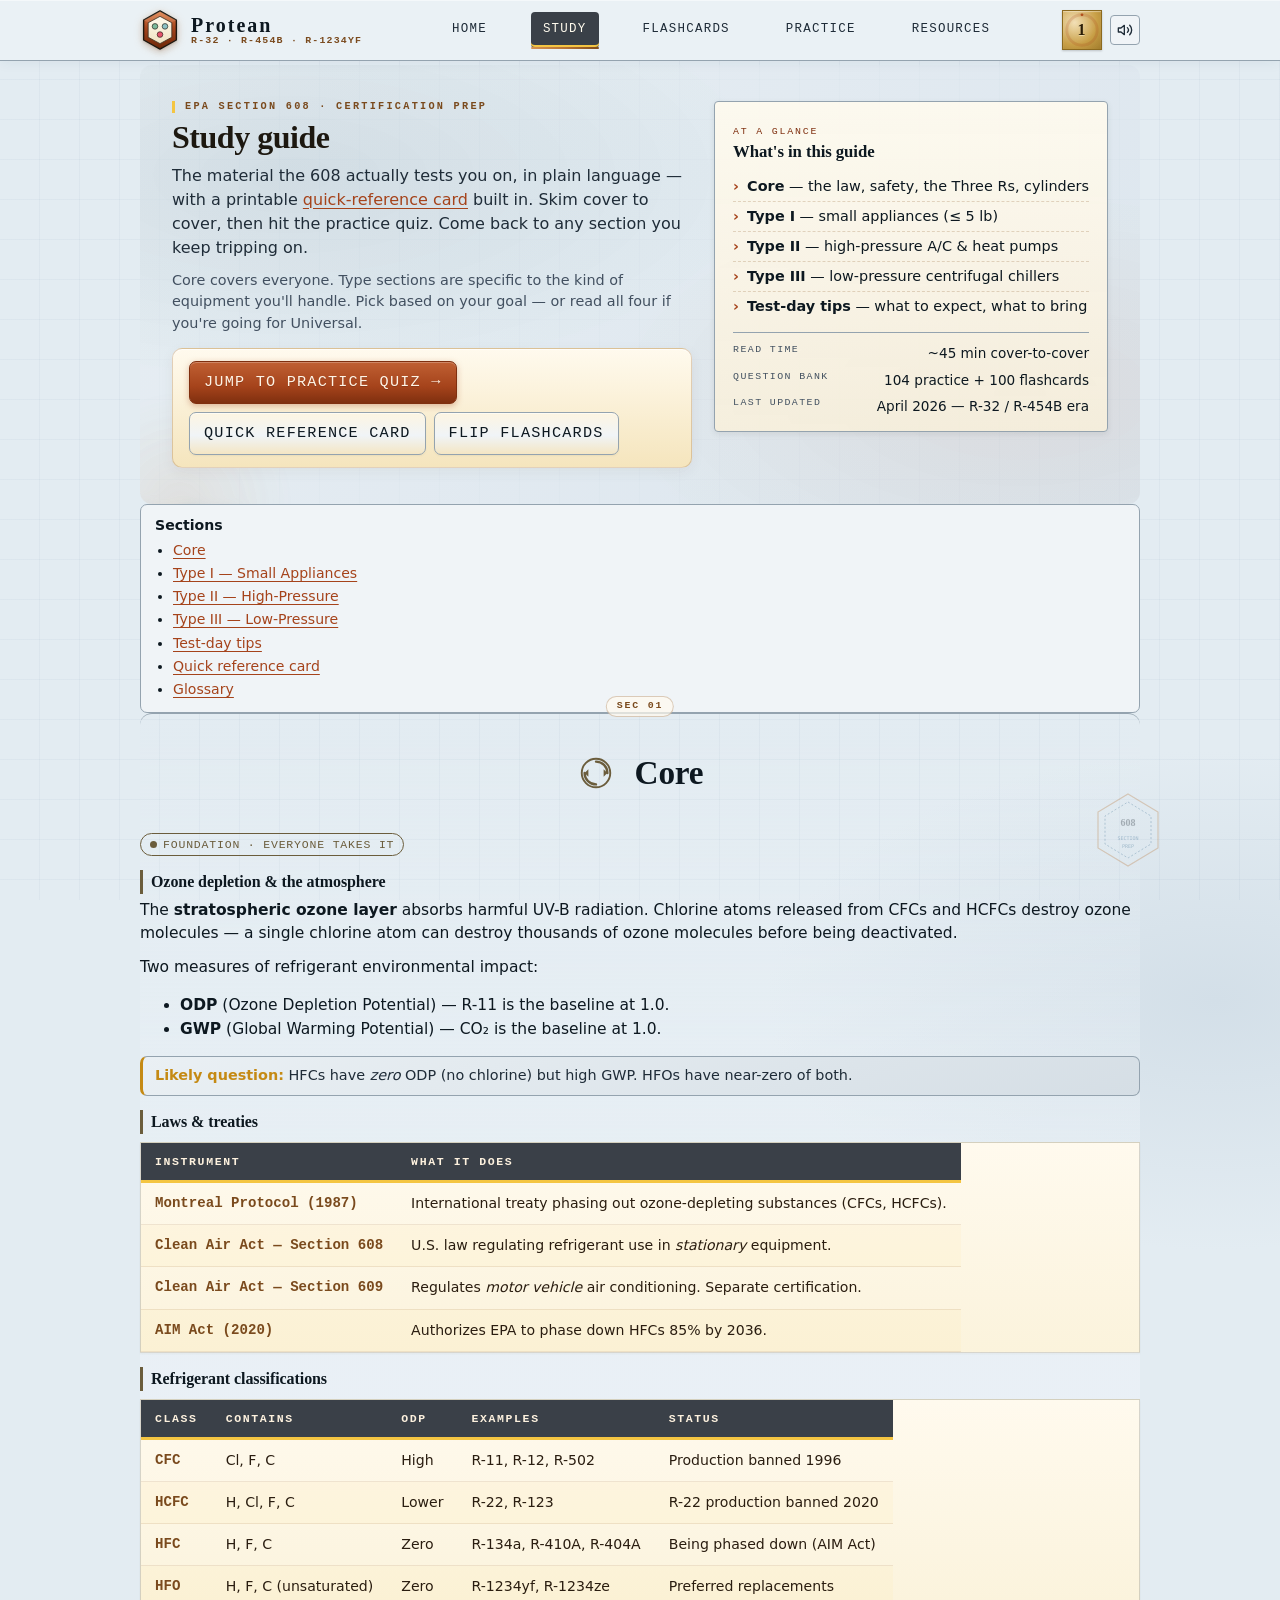
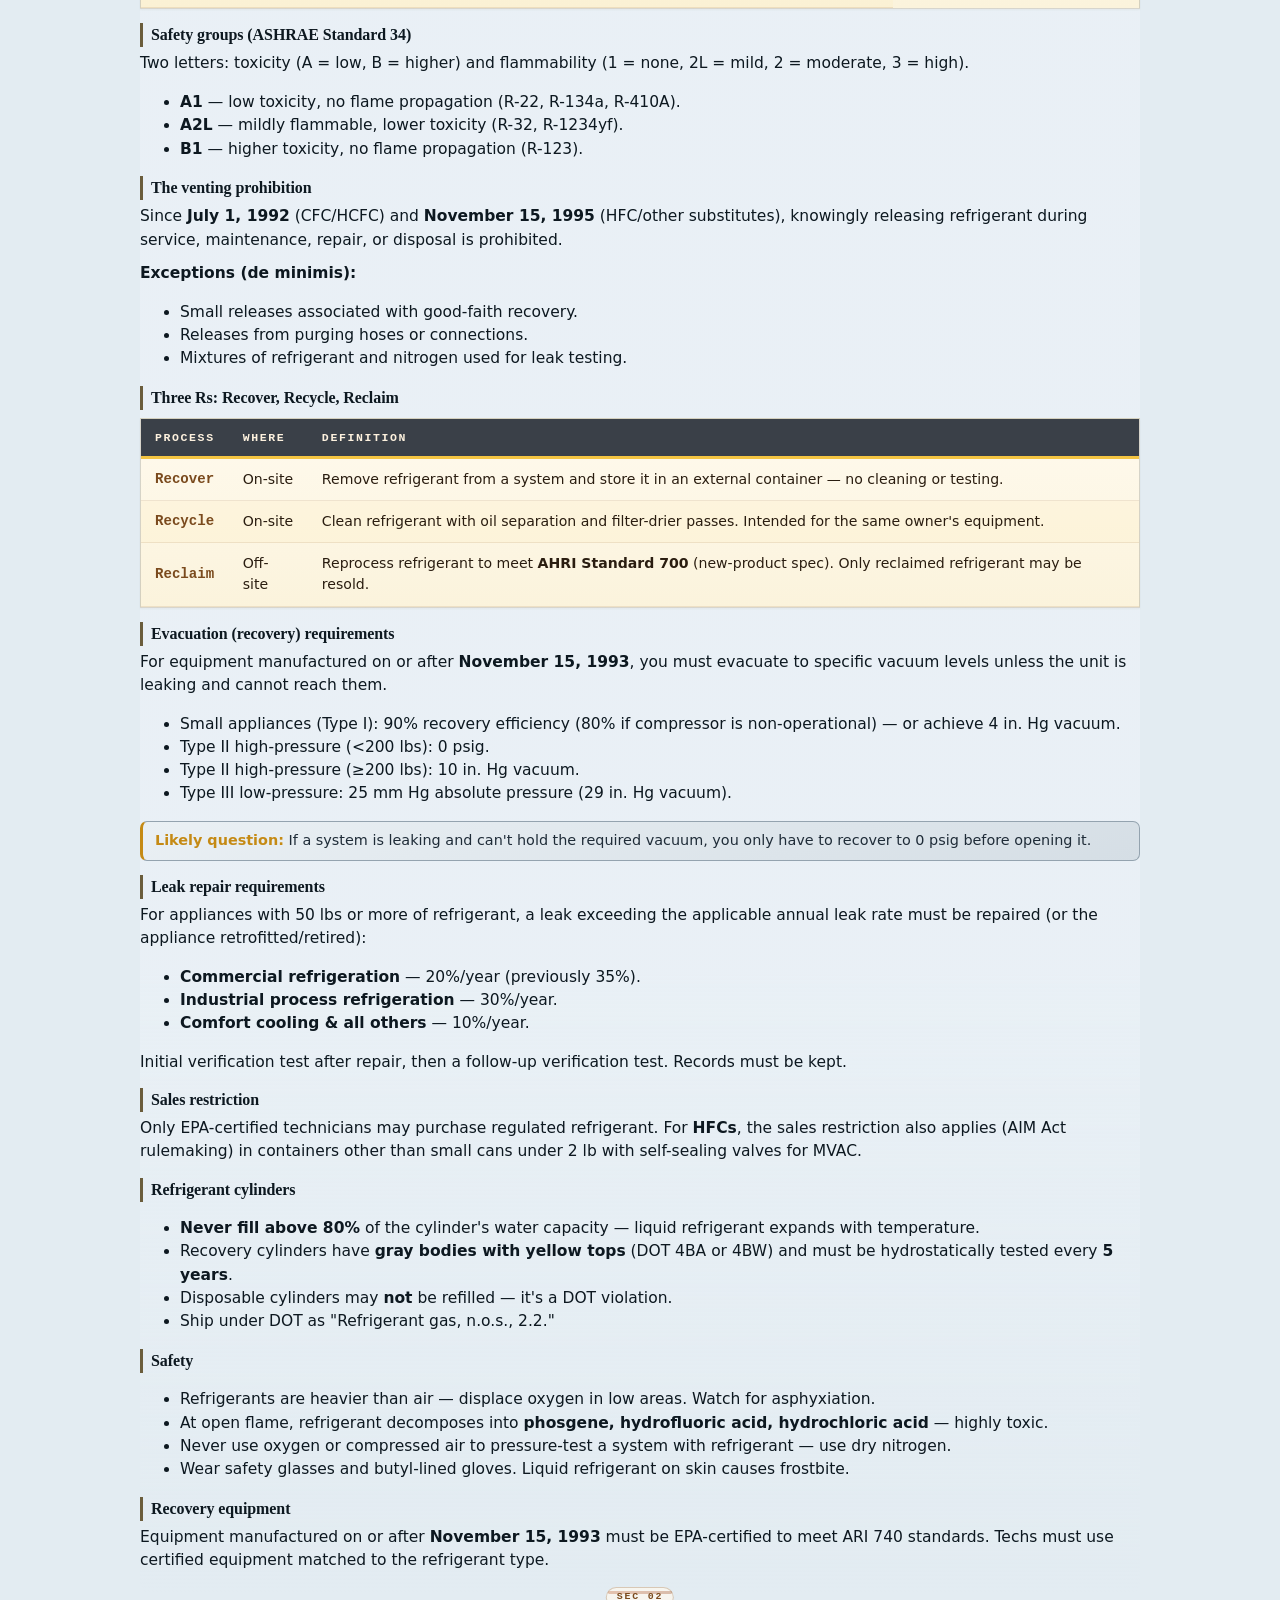
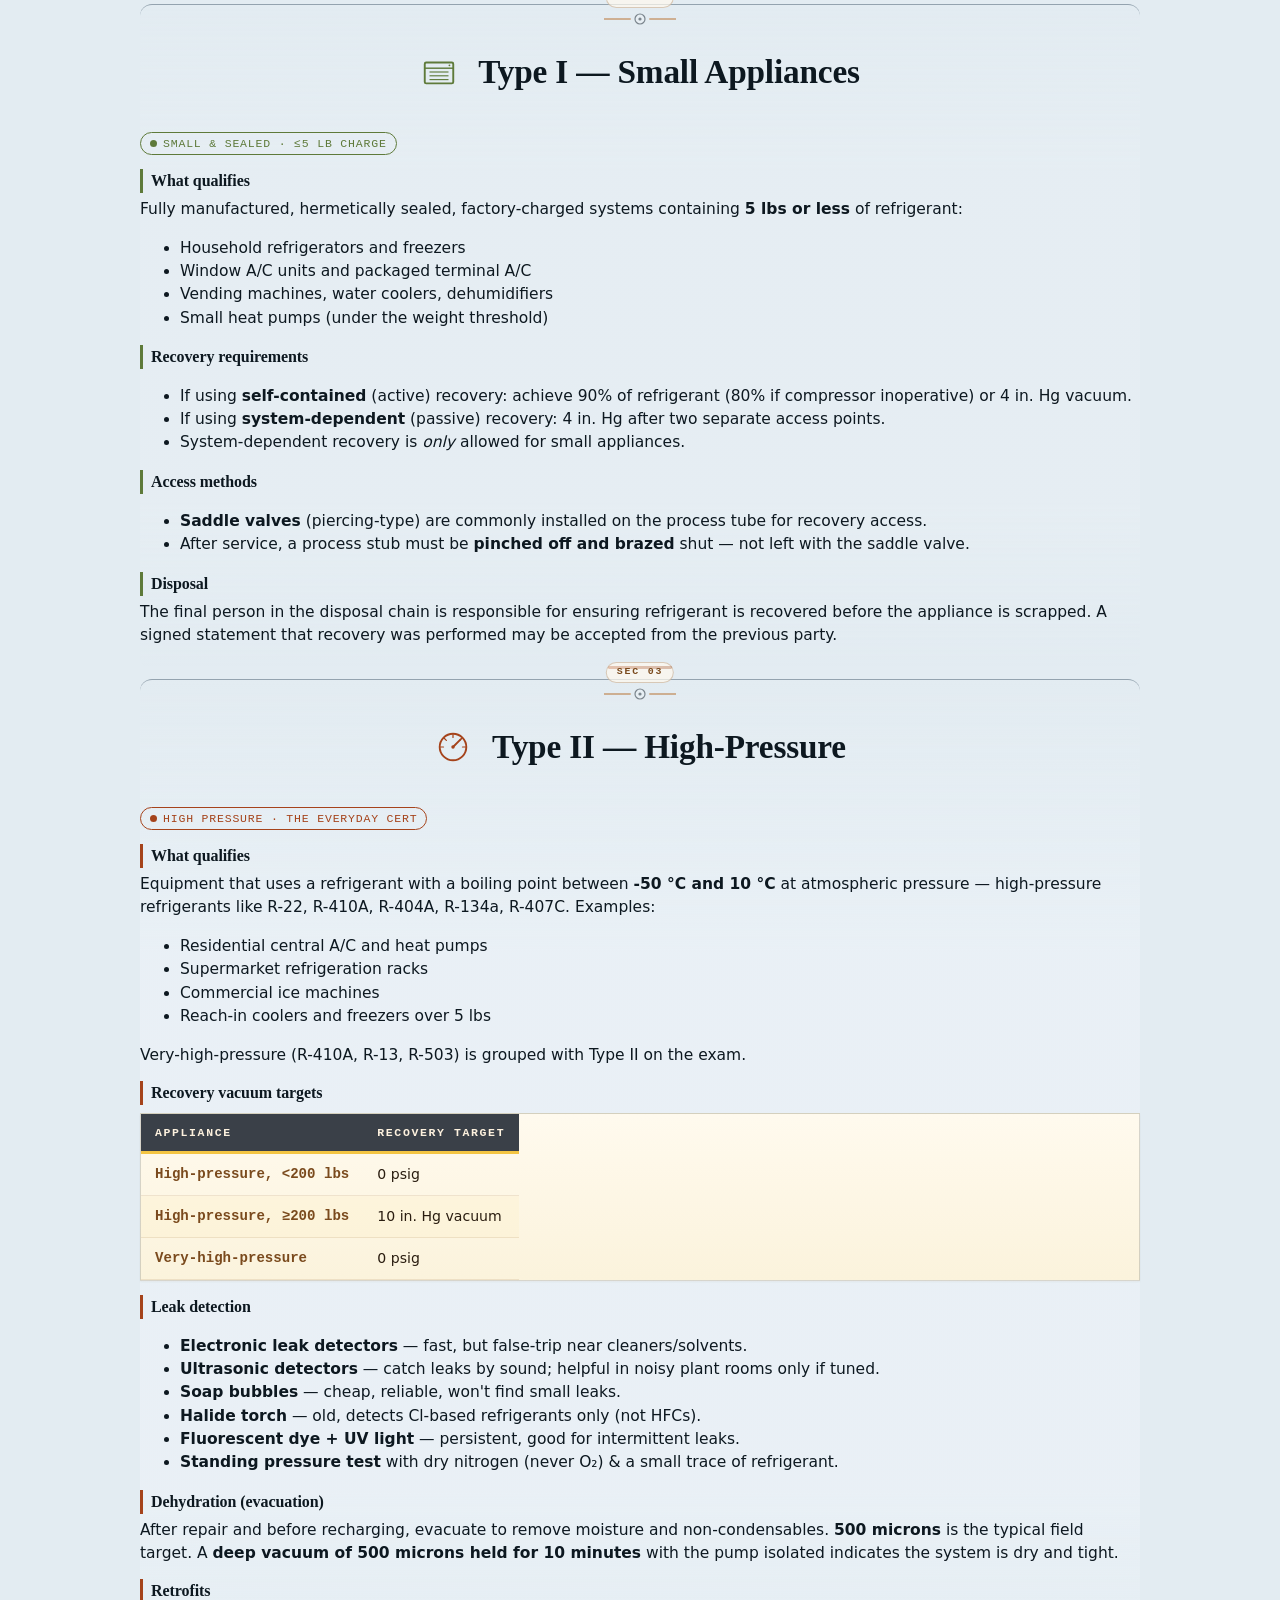
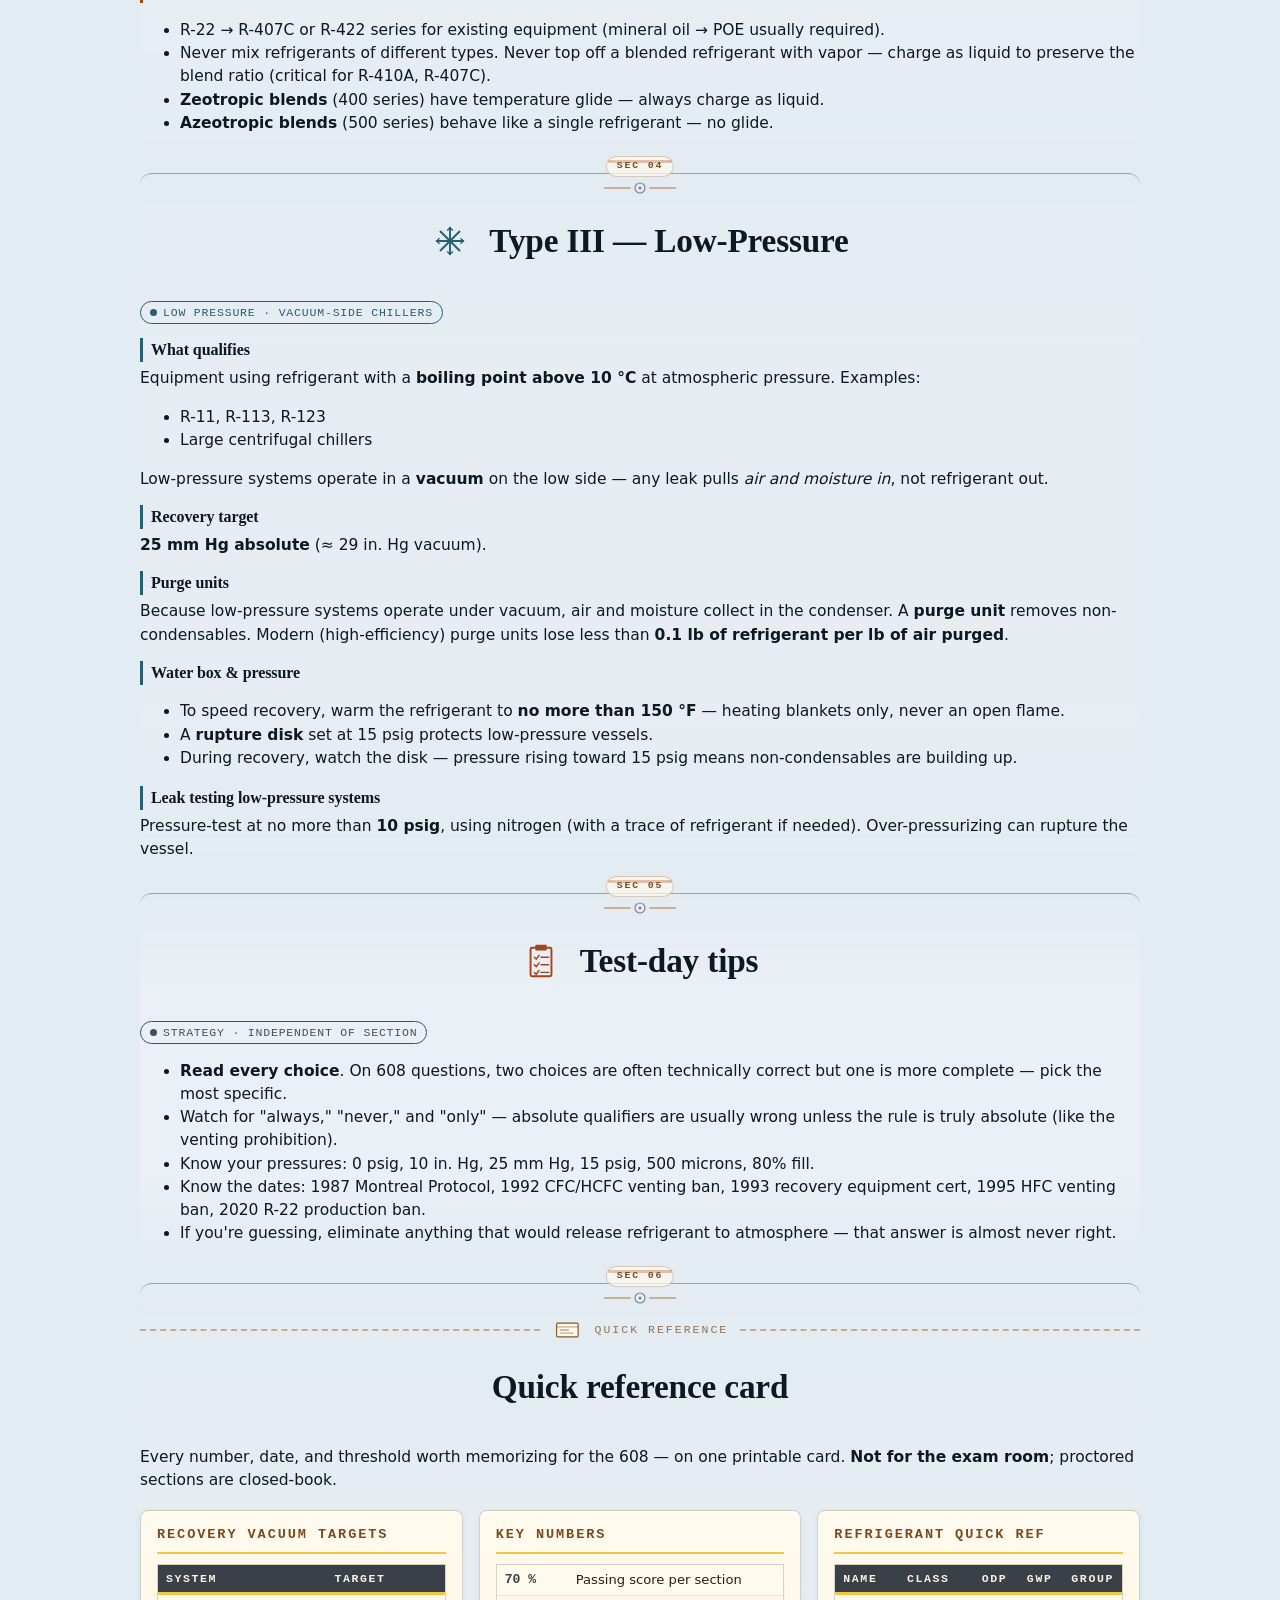
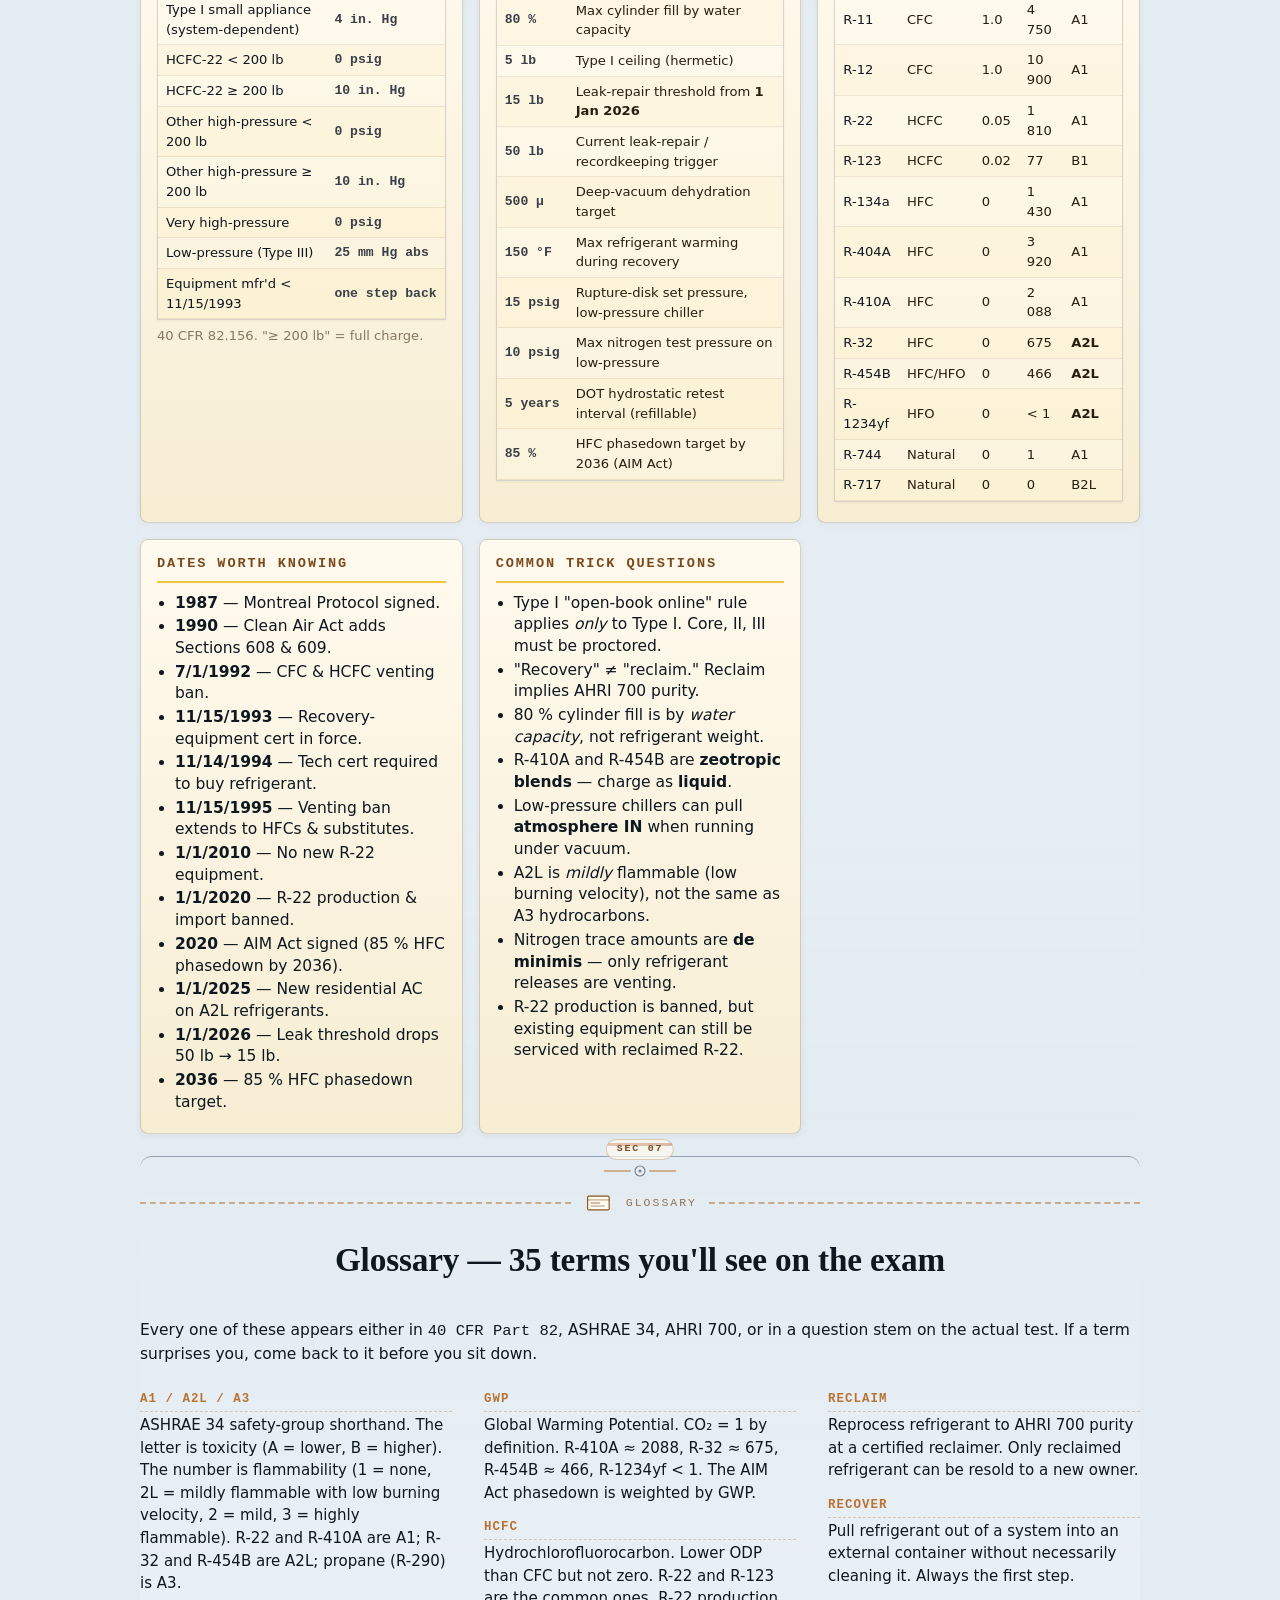
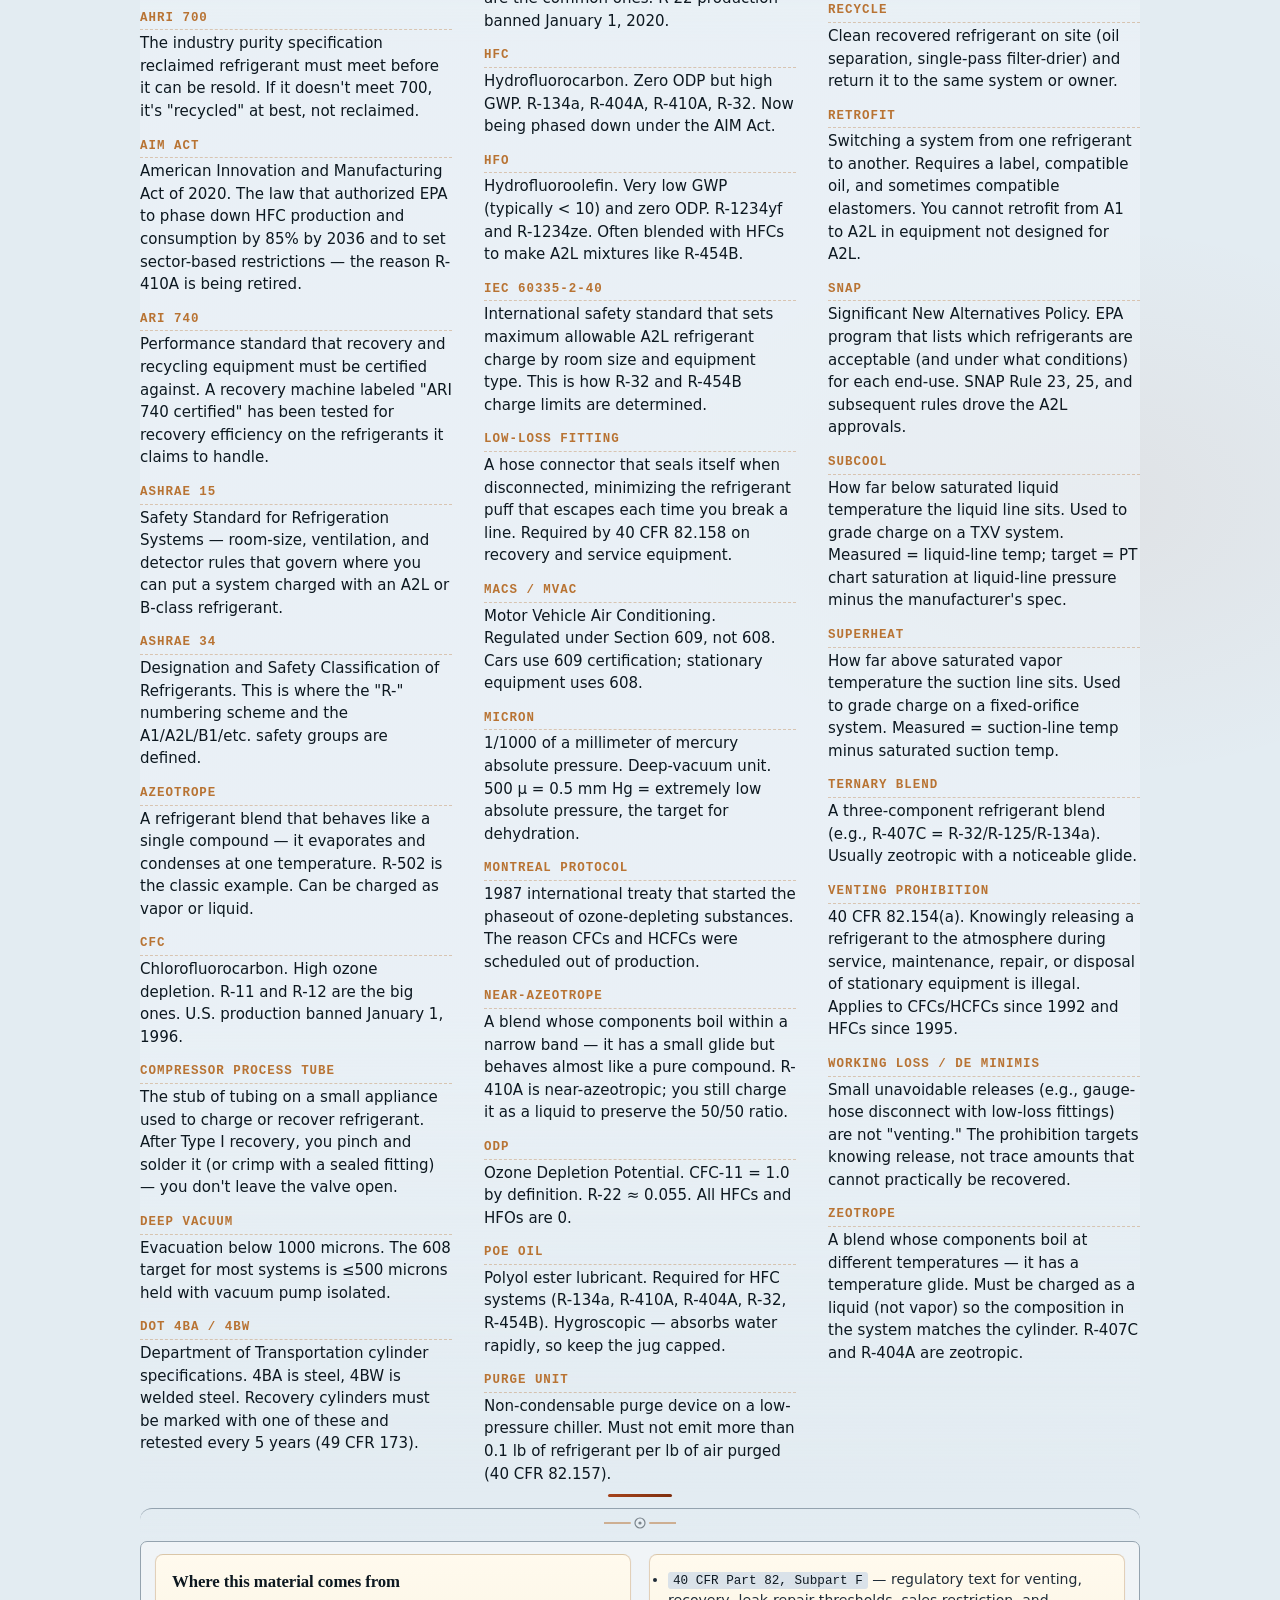
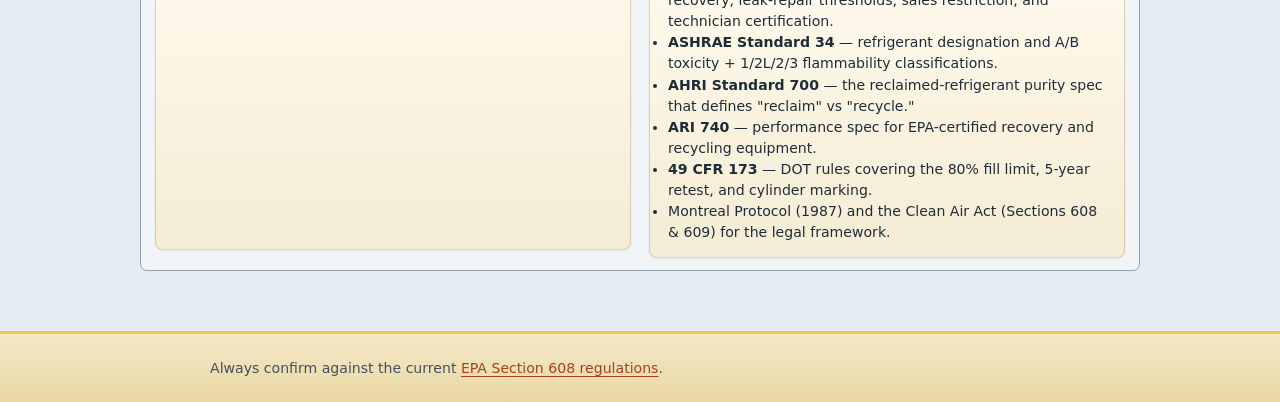
==== commit 45f9dc78: "Combine cheat sheet into study guide as Quick reference card The cheat sheet and study guide had hea" ====
--- a/cheatsheet.html
+++ b/cheatsheet.html
@@ -5,329 +5,19 @@
   <meta name="viewport" content="width=device-width, initial-scale=1">
   <meta http-equiv="Content-Security-Policy" content="default-src 'self'; script-src 'self' 'unsafe-inline'; style-src 'self' 'unsafe-inline'; img-src 'self' data:; font-src 'self' data:; connect-src 'self'; form-action 'self'; frame-ancestors 'none'; base-uri 'self'; object-src 'none'">
   <meta name="referrer" content="strict-origin-when-cross-origin">
-  <meta name="robots" content="index,follow">
-  <meta name="googlebot" content="index,follow,max-snippet:-1,max-image-preview:large,max-video-preview:-1">
-
-  <!-- Google Search Console — verified via HTML-tag method. -->
-  <meta name="google-site-verification" content="J1SQXeSG9s6lRcwILQ0Rli2w-byoKEDBs0yGA85hP8Q">
-
-  <!-- Bing/Yandex verification slots — see index.html for docs.
-  <meta name="msvalidate.01" content="PASTE_BING_TOKEN">
-  <meta name="yandex-verification" content="PASTE_YANDEX_TOKEN">
-  -->
-
-  <title>EPA 608 Cheat Sheet — printable exam-day reference | Protean</title>
-  <meta name="description" content="Printable EPA Section 608 cheat sheet: recovery targets, key numbers, refrigerant quick reference, ASHRAE safety groups, leak-repair thresholds, cylinder rules, and the dates and CFR sections worth memorizing.">
-  <meta name="keywords" content="EPA 608 cheat sheet, Section 608 cheat sheet, EPA 608 printable, 608 reference card, recovery targets, key numbers, refrigerant quick reference, A2L safety groups">
-  <link rel="canonical" href="https://dmarkamado-gif.github.io/protean-608/cheatsheet.html">
-
-  <!-- Open Graph -->
-  <meta property="og:type" content="article">
-  <meta property="og:site_name" content="Protean">
-  <meta property="og:title" content="EPA 608 Cheat Sheet — printable exam-day reference">
-  <meta property="og:description" content="Everything worth memorizing for the EPA 608 on a single printable page: recovery targets, key numbers, ASHRAE safety groups, leak rules, and the dates to know.">
-  <meta property="og:url" content="https://dmarkamado-gif.github.io/protean-608/cheatsheet.html">
-  <meta property="og:image" content="https://dmarkamado-gif.github.io/protean-608/og-image.svg">
-  <meta property="og:image:width" content="1200">
-  <meta property="og:image:height" content="630">
-  <meta property="og:locale" content="en_US">
-
-  <!-- Twitter -->
-  <meta name="twitter:card" content="summary_large_image">
-  <meta name="twitter:title" content="EPA 608 Cheat Sheet — printable reference">
-  <meta name="twitter:description" content="Printable cheat sheet for the EPA Section 608 exam. Recovery targets, key numbers, refrigerant ref, safety groups.">
-  <meta name="twitter:image" content="https://dmarkamado-gif.github.io/protean-608/og-image.svg">
-
-  <meta name="theme-color" content="#a5431b">
+  <meta name="robots" content="noindex,follow">
+  <meta http-equiv="refresh" content="0; url=study.html#quick-ref">
+  <link rel="canonical" href="https://dmarkamado-gif.github.io/protean-608/study.html#quick-ref">
+  <title>EPA 608 Cheat Sheet → Study guide quick reference | Protean</title>
   <link rel="icon" type="image/svg+xml" href="og-image.svg">
   <link rel="stylesheet" href="styles.css">
-
-  <script type="application/ld+json">
-  {
-    "@context": "https://schema.org",
-    "@graph": [
-      {
-        "@type": "WebPage",
-        "@id": "https://dmarkamado-gif.github.io/protean-608/cheatsheet.html#webpage",
-        "url": "https://dmarkamado-gif.github.io/protean-608/cheatsheet.html",
-        "name": "EPA 608 Cheat Sheet — printable exam-day reference",
-        "description": "Printable single-page reference for the EPA Section 608 exam: recovery targets, key numbers, refrigerant data, safety groups, and regulatory dates.",
-        "isPartOf": { "@id": "https://dmarkamado-gif.github.io/protean-608/#website" },
-        "inLanguage": "en-US",
-        "breadcrumb": { "@id": "https://dmarkamado-gif.github.io/protean-608/cheatsheet.html#breadcrumb" },
-        "primaryImageOfPage": "https://dmarkamado-gif.github.io/protean-608/og-image.svg"
-      },
-      {
-        "@type": "BreadcrumbList",
-        "@id": "https://dmarkamado-gif.github.io/protean-608/cheatsheet.html#breadcrumb",
-        "itemListElement": [
-          { "@type": "ListItem", "position": 1, "name": "Home", "item": "https://dmarkamado-gif.github.io/protean-608/" },
-          { "@type": "ListItem", "position": 2, "name": "Cheat Sheet", "item": "https://dmarkamado-gif.github.io/protean-608/cheatsheet.html" }
-        ]
-      }
-    ]
-  }
-  </script>
+  <script>window.location.replace('study.html#quick-ref');</script>
 </head>
 <body>
-  <header class="site no-print">
-    <div class="inner">
-      <a class="brand" href="index.html">
-        <span class="brand-badge" aria-hidden="true">
-          <svg viewBox="0 0 44 48" xmlns="http://www.w3.org/2000/svg">
-            <defs>
-              <linearGradient id="logoHex" x1="0" y1="0" x2="0" y2="1">
-                <stop offset="0" stop-color="#e08148"/>
-                <stop offset="0.45" stop-color="#a5431b"/>
-                <stop offset="1" stop-color="#6b2708"/>
-              </linearGradient>
-              <linearGradient id="logoInner" x1="0" y1="0" x2="0" y2="1">
-                <stop offset="0" stop-color="#fffaee"/>
-                <stop offset="1" stop-color="#f0e2c1"/>
-              </linearGradient>
-            </defs>
-            <polygon points="22,3 40,13 40,35 22,45 4,35 4,13" fill="url(#logoHex)" stroke="#1d1810" stroke-width="1.5" stroke-linejoin="round"/>
-            <polygon points="22,3 40,13 22,23 4,13" fill="#fff" opacity="0.12"/>
-            <polygon points="22,9 35,16 35,32 22,39 9,32 9,16" fill="url(#logoInner)" stroke="#3a2f22" stroke-width="0.9"/>
-            <circle cx="16.5" cy="20" r="3.1" fill="#7ab89a" stroke="#1d1810" stroke-width="0.7"/>
-            <circle cx="27.5" cy="20" r="3.1" fill="#8bbfc3" stroke="#1d1810" stroke-width="0.7"/>
-            <circle cx="22" cy="29" r="3.1" fill="#e4536b" stroke="#1d1810" stroke-width="0.7"/>
-            <text x="22" y="14.2" font-family="ui-monospace,monospace" font-size="2.4" font-weight="700" fill="#fdf1de" text-anchor="middle" letter-spacing="0.35">PROTEAN</text>
-          </svg>
-        </span>
-        <span class="brand-text">
-          <span class="brand-name">Protean</span>
-          <span class="brand-tag">R-32 · R-454B · R-1234yf</span>
-        </span>
-      </a>
-      <nav class="primary">
-        <a href="index.html">Home</a>
-        <a href="study.html">Study</a>
-        <a href="flashcards.html">Flashcards</a>
-        <a href="practice.html">Practice</a>
-        <a href="cheatsheet.html" class="active">Cheat Sheet</a>
-        <a href="resources.html">Resources</a>
-      </nav>
-      <div id="stats-bar"></div>
-    </div>
-  </header>
-
-  <main class="container cheatsheet">
-    <section class="hero no-print">
-      <h1>EPA 608 Cheat Sheet</h1>
-      <p class="lead">Every number, date, and threshold worth memorizing for the Section 608 exam, on one page. Print it, fold it, bring it to your last study session. <strong>Not for the exam room</strong> — proctored sections are closed book.</p>
-      <button class="btn" id="printBtn" onclick="window.print()">Print this page</button>
-    </section>
-
-    <!-- Print-only header replaces the hero -->
-    <section class="print-only print-header">
-      <h1>EPA Section 608 Cheat Sheet</h1>
-      <p>Last-mile reference · Protean · dmarkamado-gif.github.io/protean-608</p>
-    </section>
-
-    <div class="cheat-grid">
-
-      <section class="cheat-card">
-        <h2>Exam format</h2>
-        <ul class="tight">
-          <li><strong>Core:</strong> 25 questions · required for all</li>
-          <li><strong>Type I</strong> (small appliances ≤ 5 lb): 25 Q · can be open-book online</li>
-          <li><strong>Type II</strong> (high-pressure): 25 Q · proctored</li>
-          <li><strong>Type III</strong> (low-pressure): 25 Q · proctored</li>
-          <li><strong>Universal:</strong> pass Core + I + II + III</li>
-          <li><strong>Passing score:</strong> 70 % per section (Type I open-book = 84 %)</li>
-          <li><strong>Certification:</strong> lifetime — no renewal, no CE required</li>
-        </ul>
-      </section>
-
-      <section class="cheat-card">
-        <h2>Recovery vacuum targets</h2>
-        <table class="data compact">
-          <thead><tr><th>System</th><th>Target</th></tr></thead>
-          <tbody>
-            <tr><td>Type I small appliance (system-dependent)</td><td class="num">4 in. Hg</td></tr>
-            <tr><td>HCFC‑22 &lt; 200 lb</td><td class="num">0 psig</td></tr>
-            <tr><td>HCFC‑22 ≥ 200 lb</td><td class="num">10 in. Hg</td></tr>
-            <tr><td>Other high-pressure &lt; 200 lb</td><td class="num">0 psig</td></tr>
-            <tr><td>Other high-pressure ≥ 200 lb</td><td class="num">10 in. Hg</td></tr>
-            <tr><td>Very high-pressure</td><td class="num">0 psig</td></tr>
-            <tr><td>Low-pressure (Type III)</td><td class="num">25 mm Hg abs</td></tr>
-            <tr><td>Equipment mfr'd &lt; 11/15/1993</td><td class="num">one step back</td></tr>
-          </tbody>
-        </table>
-        <p class="small muted">40 CFR 82.156. "≥ 200 lb" refers to full charge.</p>
-      </section>
-
-      <section class="cheat-card">
-        <h2>Key numbers</h2>
-        <table class="data compact">
-          <tbody>
-            <tr><td class="num">70 %</td><td>Passing score per section</td></tr>
-            <tr><td class="num">80 %</td><td>Max cylinder fill by water capacity</td></tr>
-            <tr><td class="num">5 lb</td><td>Type I ceiling (hermetic, ≤ 5 lb)</td></tr>
-            <tr><td class="num">15 lb</td><td>Leak-repair threshold effective <strong>1 Jan 2026</strong></td></tr>
-            <tr><td class="num">50 lb</td><td>Current leak-repair / recordkeeping trigger</td></tr>
-            <tr><td class="num">500 µ</td><td>Typical deep-vacuum dehydration target</td></tr>
-            <tr><td class="num">150 °F</td><td>Max refrigerant warming during recovery</td></tr>
-            <tr><td class="num">15 psig</td><td>Rupture-disk set pressure, low-pressure chiller</td></tr>
-            <tr><td class="num">10 psig</td><td>Max nitrogen test pressure on low-pressure systems</td></tr>
-            <tr><td class="num">5 years</td><td>DOT hydrostatic retest interval (refillable)</td></tr>
-            <tr><td class="num">45 psia</td><td>High-pressure / low-pressure divide at 68 °F</td></tr>
-            <tr><td class="num">85 %</td><td>HFC phasedown target by 2036 (AIM Act)</td></tr>
-          </tbody>
-        </table>
-      </section>
-
-      <section class="cheat-card">
-        <h2>Leak-repair thresholds</h2>
-        <table class="data compact">
-          <thead><tr><th>Equipment</th><th>Trigger</th></tr></thead>
-          <tbody>
-            <tr><td>Comfort cooling</td><td class="num">10 %/yr</td></tr>
-            <tr><td>Commercial refrigeration</td><td class="num">20 %/yr</td></tr>
-            <tr><td>Industrial process refrigeration</td><td class="num">30 %/yr</td></tr>
-          </tbody>
-        </table>
-        <ul class="tight small">
-          <li>Repair within <strong>30 days</strong> of discovery (or 120 if plan filed).</li>
-          <li>Initial and follow-up <strong>verification tests</strong> required.</li>
-          <li>Applies to equipment with full charge ≥ 50 lb (≥ 15 lb from 1 Jan 2026).</li>
-        </ul>
-        <p class="small muted">40 CFR 82.157.</p>
-      </section>
-
-      <section class="cheat-card">
-        <h2>Refrigerant quick ref</h2>
-        <table class="data compact">
-          <thead><tr><th>Name</th><th>Class</th><th>ODP</th><th>GWP</th><th>ASHRAE</th><th>Use</th></tr></thead>
-          <tbody>
-            <tr><td>R-11</td><td>CFC</td><td>1.0</td><td>4 750</td><td>A1</td><td>Low-pressure chiller (phased out)</td></tr>
-            <tr><td>R-12</td><td>CFC</td><td>1.0</td><td>10 900</td><td>A1</td><td>MVAC legacy (phased out)</td></tr>
-            <tr><td>R-22</td><td>HCFC</td><td>0.05</td><td>1 810</td><td>A1</td><td>Split AC (prod. banned 2020)</td></tr>
-            <tr><td>R-123</td><td>HCFC</td><td>0.02</td><td>77</td><td>B1</td><td>Low-pressure chiller</td></tr>
-            <tr><td>R-134a</td><td>HFC</td><td>0</td><td>1 430</td><td>A1</td><td>MVAC, chillers</td></tr>
-            <tr><td>R-404A</td><td>HFC</td><td>0</td><td>3 920</td><td>A1</td><td>Commercial refrig.</td></tr>
-            <tr><td>R-410A</td><td>HFC</td><td>0</td><td>2 088</td><td>A1</td><td>Residential AC (being phased down)</td></tr>
-            <tr><td>R-32</td><td>HFC</td><td>0</td><td>675</td><td><strong>A2L</strong></td><td>New residential AC</td></tr>
-            <tr><td>R-454B</td><td>HFC/HFO</td><td>0</td><td>466</td><td><strong>A2L</strong></td><td>Replacing R-410A</td></tr>
-            <tr><td>R-1234yf</td><td>HFO</td><td>0</td><td>&lt; 1</td><td><strong>A2L</strong></td><td>MVAC (replaces R-134a)</td></tr>
-            <tr><td>R-744</td><td>Natural</td><td>0</td><td>1</td><td>A1</td><td>CO₂ transcritical</td></tr>
-            <tr><td>R-717</td><td>Natural</td><td>0</td><td>0</td><td>B2L</td><td>Ammonia (industrial)</td></tr>
-          </tbody>
-        </table>
-      </section>
-
-      <section class="cheat-card">
-        <h2>ASHRAE 34 safety groups</h2>
-        <table class="data compact">
-          <thead><tr><th></th><th>Lower flammability</th><th>Mild (2L)</th><th>Flammable</th></tr></thead>
-          <tbody>
-            <tr><th>Lower toxicity</th><td class="num">A1</td><td class="num">A2L</td><td class="num">A2 / A3</td></tr>
-            <tr><th>Higher toxicity</th><td class="num">B1</td><td class="num">B2L</td><td class="num">B2 / B3</td></tr>
-          </tbody>
-        </table>
-        <ul class="tight small">
-          <li><strong>A1</strong> — nonflammable, low-tox (R-22, R-410A, R-134a).</li>
-          <li><strong>A2L</strong> — mildly flammable, low burning velocity (R-32, R-454B, R-1234yf).</li>
-          <li><strong>B1</strong> — nonflammable, higher tox (R-123).</li>
-          <li><strong>A3</strong> — highly flammable, low-tox (propane R-290, isobutane R-600a).</li>
-        </ul>
-      </section>
-
-      <section class="cheat-card">
-        <h2>Cylinder rules</h2>
-        <ul class="tight">
-          <li><strong>80 %</strong> max fill by water capacity — liquid expansion safety.</li>
-          <li><strong>5-year</strong> hydrostatic retest on refillable DOT cylinders.</li>
-          <li>Recovery cylinders are <strong>gray body, yellow top</strong> (DOT 4BA / 4BW).</li>
-          <li>Virgin refrigerant cylinders are color-coded by refrigerant.</li>
-          <li><strong>Disposable</strong> cylinders must never be refilled (DOT violation) — depressurize and recycle.</li>
-          <li>Check for proper <strong>DOT stamp</strong> and stamped retest date before use.</li>
-        </ul>
-      </section>
-
-      <section class="cheat-card">
-        <h2>The three R's</h2>
-        <ul class="tight">
-          <li><strong>Recover</strong> — remove refrigerant in any condition and store externally.</li>
-          <li><strong>Recycle</strong> — on-site cleaning with filter-drier and oil separator. Same-owner reuse only.</li>
-          <li><strong>Reclaim</strong> — off-site reprocessing to <strong>AHRI 700</strong> new-refrigerant purity. Only reclaimed product may be resold between owners.</li>
-        </ul>
-      </section>
-
-      <section class="cheat-card">
-        <h2>Dates worth knowing</h2>
-        <ul class="tight">
-          <li><strong>1987</strong> — Montreal Protocol signed.</li>
-          <li><strong>1990</strong> — Clean Air Act amendments add Sections 608 &amp; 609.</li>
-          <li><strong>7/1/1992</strong> — CFC &amp; HCFC venting ban.</li>
-          <li><strong>11/15/1993</strong> — Recovery-equipment certification rules in force.</li>
-          <li><strong>11/14/1994</strong> — Technician certification required to buy refrigerant.</li>
-          <li><strong>11/15/1995</strong> — Venting ban extended to HFCs &amp; other substitutes.</li>
-          <li><strong>1/1/2010</strong> — No new R-22 equipment.</li>
-          <li><strong>1/1/2020</strong> — R-22 production &amp; import banned.</li>
-          <li><strong>2020</strong> — AIM Act signed (85 % HFC phasedown by 2036).</li>
-          <li><strong>1/1/2025</strong> — New residential AC equipment on low-GWP (A2L) refrigerants.</li>
-          <li><strong>1/1/2026</strong> — Leak-repair threshold drops 50 lb → 15 lb; HFC ban on certain sectors.</li>
-          <li><strong>2036</strong> — 85 % HFC phasedown target date.</li>
-        </ul>
-      </section>
-
-      <section class="cheat-card">
-        <h2>Pressure testing</h2>
-        <ul class="tight">
-          <li><strong>Never</strong> use oxygen or compressed air for pressure test — fire/explosion risk.</li>
-          <li>Use <strong>dry nitrogen</strong>, optionally with a trace of HFC/HCFC for electronic leak detection.</li>
-          <li>On <strong>low-pressure (Type III)</strong> equipment, keep test pressure ≤ <strong>10 psig</strong> — higher can rupture.</li>
-          <li>On high-pressure systems, do not exceed labeled test pressure or 10 % of low-side working pressure for leak-rate test.</li>
-        </ul>
-      </section>
-
-      <section class="cheat-card">
-        <h2>Common trick questions</h2>
-        <ul class="tight">
-          <li>Type I "open-book online" rule applies ONLY to Type I. Core, II, III must be proctored.</li>
-          <li>"Recovery" ≠ "reclaim." Reclaim implies AHRI 700 purity + lab testing.</li>
-          <li>Recovery cylinder 80 % fill is by <em>water capacity</em>, not by weight of refrigerant.</li>
-          <li>R-410A and R-454B are <strong>zeotropic blends</strong> — charge as <strong>liquid</strong> to avoid fractionation.</li>
-          <li>Low-pressure chillers can pull <strong>atmosphere IN</strong> when running under vacuum — source of water &amp; non-condensables.</li>
-          <li>A2L is <em>mildly</em> flammable (low burning velocity). Not the same as A3 hydrocarbons.</li>
-          <li>Nitrogen trace amounts are <strong>de minimis</strong> — only releases of <em>refrigerant</em> are regulated venting.</li>
-          <li>R-22 production is banned, but <strong>existing equipment can still be serviced with recovered/reclaimed R-22</strong>.</li>
-        </ul>
-      </section>
-
-      <section class="cheat-card">
-        <h2>CFR / standard index</h2>
-        <ul class="tight">
-          <li><strong>40 CFR 82 Subpart F</strong> — Section 608 regulatory text.</li>
-          <li><strong>40 CFR 82.156</strong> — Recovery requirements by system type.</li>
-          <li><strong>40 CFR 82.157</strong> — Leak-repair requirements.</li>
-          <li><strong>40 CFR 82.161</strong> — Technician certification exam structure.</li>
-          <li><strong>ASHRAE Standard 34</strong> — Refrigerant designations &amp; safety classification.</li>
-          <li><strong>AHRI Standard 700</strong> — Reclaimed-refrigerant purity spec.</li>
-          <li><strong>ARI/AHRI 740</strong> — Recovery-equipment performance spec.</li>
-          <li><strong>49 CFR 173</strong> — DOT shipping rules for cylinders.</li>
-          <li><strong>IEC 60335-2-40</strong> — A2L charge limits in occupied spaces.</li>
-        </ul>
-      </section>
-
-    </div>
-
-    <section class="block no-print">
-      <p class="small muted">Missing something that tripped you up? This sheet is curated from the questions people actually miss. File requests via the <a href="resources.html">Resources</a> page or on the site's GitHub repo.</p>
-    </section>
+  <main class="container" style="padding:60px 20px;text-align:center">
+    <h1>The cheat sheet moved</h1>
+    <p>It's now built into the study guide as a printable <a href="study.html#quick-ref"><strong>quick reference card</strong></a>.</p>
+    <p><a class="btn primary" href="study.html#quick-ref">Open the quick reference →</a></p>
   </main>
-
-  <footer class="site no-print">
-    <div class="container">
-      Not affiliated with the U.S. EPA. Always confirm against the current
-      <a href="https://www.epa.gov/section608" target="_blank" rel="noopener">Section 608 regulations</a>.
-    </div>
-  </footer>
-
-  <script src="game.js"></script>
-  <script src="fx.js"></script>
-  <script src="stats.js"></script>
 </body>
 </html>
--- a/styles.css
+++ b/styles.css
@@ -1,13 +1,13 @@
 :root {
   /* Blueprint + plant-room base */
-  --bg: #dde7ee;
-  --paper: #eaf0f4;
-  --paper-2: #d4dde4;
-  --ink: #15202a;
-  --ink-soft: #2e3c48;
-  --muted: #667585;
-  --rule: #b3c0cb;
-  --rule-2: #c6d0d9;
+  --bg: #e3ecf2;
+  --paper: #f0f4f7;
+  --paper-2: #dae2e9;
+  --ink: #0d1820;
+  --ink-soft: #1f2c38;
+  --muted: #425060;
+  --rule: #94a3af;
+  --rule-2: #b9c3cc;
 
   /* HVAC schematic palette */
   --accent: #a5431b;          /* hot-supply terracotta */
@@ -51,16 +51,16 @@
     radial-gradient(600px 400px at 85% 85%, rgba(165, 67, 27, 0.06) 0%, transparent 70%),
     var(--bg);
   color: var(--ink);
-  line-height: 1.62;
+  line-height: 1.5;
   min-height: 100vh;
-  font-size: 17px;
+  font-size: 15.5px;
 }
 
 h1, h2, h3, h4 { font-family: var(--serif); font-weight: 600; letter-spacing: -0.005em; }
-h1 { font-size: clamp(2rem, 4vw, 2.8rem); line-height: 1.1; margin: 0 0 14px; }
-h2 { font-size: 1.6rem; margin: 0 0 14px; }
-h3 { font-size: 1.15rem; margin: 0 0 8px; }
-p  { margin: 0 0 14px; }
+h1 { font-size: clamp(1.55rem, 3vw, 2rem); line-height: 1.15; margin: 0 0 8px; }
+h2 { font-size: 1.25rem; margin: 0 0 8px; }
+h3 { font-size: 1rem; margin: 0 0 5px; }
+p  { margin: 0 0 10px; }
 
 a { color: var(--accent); text-decoration: underline; text-underline-offset: 3px; text-decoration-thickness: 1px; }
 a:hover { color: var(--accent-soft); }
@@ -68,7 +68,7 @@
 .container {
   max-width: 900px;
   margin: 0 auto;
-  padding: 0 24px;
+  padding: 0 20px;
 }
 
 header.site {
@@ -85,7 +85,7 @@
   display: flex;
   align-items: center;
   justify-content: space-between;
-  padding: 12px 24px;
+  padding: 8px 20px;
   max-width: 900px;
   margin: 0 auto;
   gap: 14px;
@@ -151,19 +151,19 @@
 
 /* ===== Hero ===== */
 .hero {
-  padding: 64px 0 28px;
+  padding: 22px 0 10px;
   position: relative;
   animation: fadeInUp .6s cubic-bezier(.2, .7, .3, 1) both;
 }
 .hero .lead {
-  font-size: 1.1rem;
+  font-size: 1rem;
   color: var(--ink-soft);
-  max-width: 640px;
+  max-width: 620px;
 }
 .hero-split {
   display: grid;
   grid-template-columns: 1fr auto;
-  gap: 32px;
+  gap: 22px;
   align-items: center;
 }
 .hero-split .gauge-hero {
@@ -241,20 +241,20 @@
     #eaf0f4;
   border: 1px solid var(--rule);
   border-radius: var(--radius);
-  padding: 22px 26px;
+  padding: 14px 18px;
   position: relative;
 }
 .about-card::after {
   content: "NOT AFFILIATED WITH EPA";
   position: absolute;
-  top: 14px;
-  right: 16px;
-  font-family: var(--mono);
-  font-size: 0.7rem;
+  top: 10px;
+  right: 12px;
+  font-family: var(--mono);
+  font-size: 0.62rem;
   letter-spacing: 1px;
   color: var(--accent);
   border: 1.5px solid var(--accent);
-  padding: 3px 7px;
+  padding: 2px 6px;
   border-radius: 3px;
   transform: rotate(4deg);
   opacity: 0.82;
@@ -263,27 +263,28 @@
 .about-card dl { margin: 0; }
 .about-card dt {
   font-family: var(--serif);
-  font-size: 1.04rem;
+  font-size: 0.95rem;
   font-weight: 600;
   color: var(--ink);
-  margin-top: 14px;
+  margin-top: 8px;
 }
 .about-card dt:first-child { margin-top: 0; }
 .about-card dd {
-  margin: 4px 0 0;
+  margin: 2px 0 0;
   color: var(--ink-soft);
+  font-size: 0.88rem;
 }
 
 /* ===== FAQ ===== */
 details.faq {
   border-top: 1px solid var(--rule-2);
-  padding: 12px 0;
+  padding: 8px 0;
 }
 details.faq:last-of-type { border-bottom: 1px solid var(--rule-2); }
 details.faq summary {
   cursor: pointer;
   font-family: var(--serif);
-  font-size: 1.05rem;
+  font-size: 0.98rem;
   color: var(--ink);
   list-style: none;
   padding-right: 30px;
@@ -304,8 +305,9 @@
 }
 details.faq[open] summary::after { content: "−"; }
 details.faq p {
-  margin: 10px 0 4px;
+  margin: 6px 0 2px;
   color: var(--ink-soft);
+  font-size: 0.9rem;
 }
 
 /* ===== Sources / citations ===== */
@@ -313,9 +315,9 @@
   background: var(--paper);
   border: 1px solid var(--rule);
   border-radius: var(--radius);
-  padding: 16px 18px;
-  font-size: 0.94rem;
-  margin-top: 20px;
+  padding: 12px 14px;
+  font-size: 0.88rem;
+  margin-top: 12px;
 }
 .sources h3 { margin: 0 0 8px; font-size: 1.05rem; }
 .sources ul { margin: 0; padding-left: 18px; color: var(--ink-soft); }
@@ -341,11 +343,11 @@
   display: flex;
   align-items: center;
   gap: 10px;
-  margin-top: 36px;
-  padding-top: 20px;
+  margin-top: 20px;
+  padding-top: 14px;
   border-top: 1px solid var(--rule-2);
   color: var(--muted);
-  font-size: 0.86rem;
+  font-size: 0.8rem;
 }
 .makers-mark svg { flex-shrink: 0; color: var(--accent); }
 
@@ -419,11 +421,11 @@
 }
 .btn[disabled] { opacity: 0.5; cursor: not-allowed; transform: none !important; }
 
-.cta { display: flex; gap: 10px; flex-wrap: wrap; margin-top: 14px; }
+.cta { display: flex; gap: 8px; flex-wrap: wrap; margin-top: 10px; }
 
 /* ===== Sections ===== */
 section.block {
-  padding: 32px 0;
+  padding: 18px 0;
   border-top: 1px solid var(--rule);
   position: relative;
 }
@@ -452,17 +454,18 @@
 ul.plain {
   list-style: none;
   padding: 0;
-  margin: 0 0 18px;
+  margin: 0 0 10px;
 }
 ul.plain > li {
-  padding: 10px 0;
+  padding: 6px 0;
   border-bottom: 1px dashed var(--rule-2);
+  font-size: 0.92rem;
 }
 ul.plain > li:last-child { border-bottom: 0; }
 ul.plain strong { color: var(--ink); }
 ul.plain .item-title {
   font-family: var(--serif);
-  font-size: 1.08rem;
+  font-size: 1rem;
   color: var(--ink);
   display: inline-block;
   margin-right: 4px;
@@ -473,11 +476,11 @@
   background: #eaf0f4;
   border: 1px solid var(--rule);
   border-left: 3px solid var(--accent);
-  padding: 14px 16px;
+  padding: 10px 12px;
   border-radius: var(--radius);
-  margin: 18px 0;
+  margin: 12px 0;
   color: var(--ink-soft);
-  font-size: 0.98rem;
+  font-size: 0.9rem;
 }
 .note strong { color: var(--ink); }
 .note .note-label {
@@ -503,36 +506,37 @@
 /* ===== kv / dl ===== */
 .kv {
   display: grid;
-  grid-template-columns: 170px 1fr;
-  gap: 8px 18px;
-  font-size: 0.98rem;
+  grid-template-columns: 150px 1fr;
+  gap: 4px 14px;
+  font-size: 0.9rem;
 }
 .kv dt { color: var(--muted); font-family: var(--serif); }
+.kv dd { margin: 0; }
 
 /* ===== Study guide ===== */
 .toc {
   background: var(--paper);
   border: 1px solid var(--rule);
   border-radius: var(--radius);
-  padding: 14px 18px;
-  font-size: 0.95rem;
-}
-.toc ul { margin: 6px 0 0; padding-left: 20px; }
-.toc li { margin: 4px 0; }
+  padding: 10px 14px;
+  font-size: 0.88rem;
+}
+.toc ul { margin: 4px 0 0; padding-left: 18px; }
+.toc li { margin: 2px 0; }
 .study-section h3 {
-  padding-left: 10px;
+  padding-left: 8px;
   border-left: 3px solid var(--sect, var(--accent));
-  margin-top: 28px;
+  margin-top: 14px;
 }
 .study-section > h2 {
   position: relative;
-  padding-bottom: 6px;
+  padding-bottom: 4px;
 }
 .study-section > h2::after {
   content: "";
   position: absolute;
-  left: 0; width: 48px;
-  bottom: 0; height: 3px;
+  left: 0; width: 38px;
+  bottom: 0; height: 2px;
   background: var(--sect, var(--rule-2));
   border-radius: 2px;
 }
@@ -540,22 +544,23 @@
   background: #eaf0f4;
   border: 1px solid var(--rule);
   border-left: 3px solid var(--warn);
-  padding: 10px 14px;
+  padding: 8px 12px;
   border-radius: var(--radius);
-  margin: 12px 0;
+  margin: 8px 0;
   color: var(--ink-soft);
+  font-size: 0.9rem;
 }
 .study-section .callout strong { color: var(--warn); }
 
 table.data {
   width: 100%;
   border-collapse: collapse;
-  margin: 12px 0;
-  font-size: 0.95rem;
+  margin: 8px 0;
+  font-size: 0.88rem;
 }
 table.data th, table.data td {
   text-align: left;
-  padding: 9px 12px;
+  padding: 6px 10px;
   border-bottom: 1px solid var(--rule-2);
 }
 table.data th {
@@ -1033,12 +1038,379 @@
   .tool-row svg { max-height: 140px; }
 }
 
+/* Real photography in the hero — meshed with the warm palette via a light
+   sepia filter and a dark hairline frame so it reads as "tool of the trade",
+   not a stock shot dropped in. */
+.hero-photo {
+  margin: 0;
+  max-width: 420px;
+  align-self: center;
+}
+.hero-photo img {
+  display: block;
+  width: 100%;
+  height: auto;
+  aspect-ratio: 1 / 1;
+  object-fit: cover;
+  border: 1px solid #1d1810;
+  border-radius: 3px;
+  box-shadow:
+    0 14px 30px rgba(29, 24, 16, 0.28),
+    0 3px 8px rgba(29, 24, 16, 0.15),
+    inset 0 0 0 4px #fffaee;
+  filter: sepia(0.22) saturate(1.10) contrast(1.05) brightness(0.97);
+}
+.hero-photo figcaption {
+  font-family: var(--mono);
+  font-size: 0.7rem;
+  color: var(--muted);
+  letter-spacing: 1.5px;
+  text-transform: uppercase;
+  margin-top: 10px;
+  text-align: center;
+}
+@media (max-width: 720px) {
+  .hero-photo { max-width: 320px; margin: 16px auto 0; }
+}
+
+.hero-cta { margin-top: 14px; }
+.hero-cta .btn { padding: 9px 14px; font-size: 0.95rem; }
+.hero-facts {
+  margin: 18px 0 0;
+  padding: 12px 14px;
+  display: grid;
+  grid-template-columns: 1fr 1fr;
+  gap: 10px 22px;
+  border: 1px dashed var(--rule);
+  border-radius: 4px;
+  background: rgba(255, 250, 238, 0.55);
+}
+.hero-facts > div { display: flex; flex-direction: column; margin: 0; }
+.hero-facts dt {
+  font-family: var(--mono);
+  font-size: 0.62rem;
+  letter-spacing: 1.5px;
+  text-transform: uppercase;
+  color: var(--muted);
+}
+.hero-facts dd {
+  margin: 2px 0 0;
+  font-weight: 500;
+  font-size: 0.95rem;
+  color: var(--ink);
+}
+.hero-topic-chips {
+  list-style: none;
+  padding: 0;
+  margin: 14px 0 0;
+  display: flex;
+  flex-wrap: wrap;
+  gap: 6px;
+}
+.hero-topic-chips li { margin: 0; }
+.hero-topic-chips a {
+  display: inline-block;
+  padding: 4px 10px;
+  border: 1px solid var(--rule);
+  border-radius: 999px;
+  background: rgba(255, 250, 238, 0.7);
+  font-family: var(--mono);
+  font-size: 0.72rem;
+  letter-spacing: 0.6px;
+  color: var(--ink-soft);
+  text-decoration: none;
+  transition: border-color .15s ease, background .15s ease, color .15s ease;
+}
+.hero-topic-chips a:hover {
+  border-color: var(--accent);
+  background: #fffaee;
+  color: var(--accent-deep);
+}
+@media (max-width: 720px) {
+  .hero-facts { grid-template-columns: 1fr; padding: 10px 12px; }
+}
+
+.study-brief {
+  align-self: start;
+  padding: 16px 18px 14px;
+  border: 1px solid var(--rule);
+  border-radius: 4px;
+  background: linear-gradient(180deg, rgba(255, 250, 238, 0.9), rgba(248, 240, 218, 0.85));
+  box-shadow: 0 2px 6px rgba(29, 24, 16, 0.08);
+}
+.study-brief-head { margin-bottom: 10px; }
+.study-brief-eyebrow {
+  display: inline-block;
+  font-family: var(--mono);
+  font-size: 0.62rem;
+  letter-spacing: 1.8px;
+  text-transform: uppercase;
+  color: var(--accent-deep);
+  margin-bottom: 2px;
+}
+.study-brief-title {
+  margin: 0;
+  font-size: 1.05rem;
+  line-height: 1.2;
+}
+.study-brief-list {
+  list-style: none;
+  margin: 0 0 12px;
+  padding: 0;
+  font-size: 0.9rem;
+  line-height: 1.45;
+}
+.study-brief-list li {
+  padding: 4px 0 4px 14px;
+  border-bottom: 1px dashed rgba(138, 84, 32, 0.22);
+  position: relative;
+}
+.study-brief-list li:last-child { border-bottom: 0; }
+.study-brief-list li::before {
+  content: "›";
+  position: absolute;
+  left: 0;
+  color: var(--accent);
+  font-weight: 700;
+}
+.study-brief-list strong { color: var(--ink); }
+.study-brief-stats {
+  margin: 0;
+  padding: 10px 0 0;
+  border-top: 1px solid var(--rule);
+  display: grid;
+  gap: 6px;
+}
+.study-brief-stats > div { display: flex; justify-content: space-between; gap: 12px; margin: 0; }
+.study-brief-stats dt {
+  font-family: var(--mono);
+  font-size: 0.62rem;
+  letter-spacing: 1.4px;
+  text-transform: uppercase;
+  color: var(--muted);
+  flex: 0 0 auto;
+}
+.study-brief-stats dd {
+  margin: 0;
+  font-size: 0.85rem;
+  color: var(--ink);
+  text-align: right;
+}
+@media (max-width: 880px) {
+  .study-brief { margin-top: 14px; }
+}
+
+/* Certification-type comparison grid — scannable 4-across block showing
+   Core / Type I / Type II / Type III with question count, pass %, scope,
+   and example appliances. ESCO-style at-a-glance reference. */
+.cert-grid {
+  display: grid;
+  grid-template-columns: repeat(4, 1fr);
+  gap: 10px;
+  margin: 10px 0 4px;
+}
+.cert-card {
+  position: relative;
+  background: #fffaee;
+  border: 1.5px solid #3a2f22;
+  border-radius: 4px;
+  padding: 0 14px 12px;
+  box-shadow: 0 4px 12px rgba(29, 24, 16, 0.10);
+  display: flex;
+  flex-direction: column;
+}
+.cert-stripe {
+  height: 5px;
+  margin: 0 -14px 10px;
+  border-radius: 2px 2px 0 0;
+}
+.cert-core .cert-stripe   { background: #3a2f22; }
+.cert-type1 .cert-stripe  { background: #7ab89a; }
+.cert-type2 .cert-stripe  { background: #8bbfc3; }
+.cert-type3 .cert-stripe  { background: #e4536b; }
+
+.cert-head {
+  display: flex;
+  flex-direction: column;
+  gap: 1px;
+  margin-bottom: 6px;
+}
+.cert-badge {
+  font-family: var(--mono);
+  font-size: 0.88rem;
+  font-weight: 700;
+  letter-spacing: 2.5px;
+  color: var(--ink);
+}
+.cert-core  .cert-badge { color: #3a2f22; }
+.cert-type1 .cert-badge { color: #3d6e55; }
+.cert-type2 .cert-badge { color: #3a6b72; }
+.cert-type3 .cert-badge { color: #a5283e; }
+
+.cert-tag {
+  font-family: var(--mono);
+  font-size: 0.68rem;
+  color: var(--muted);
+  letter-spacing: 1px;
+  text-transform: uppercase;
+}
+.cert-stats {
+  display: grid;
+  grid-template-columns: repeat(3, 1fr);
+  gap: 4px;
+  padding: 6px 0;
+  border-top: 1px dashed rgba(29, 24, 16, 0.25);
+  border-bottom: 1px dashed rgba(29, 24, 16, 0.25);
+  margin-bottom: 8px;
+}
+.cert-stats > div {
+  display: flex;
+  flex-direction: column;
+  align-items: center;
+  text-align: center;
+}
+.cs-num {
+  font-family: Georgia, serif;
+  font-size: 1.02rem;
+  font-weight: 700;
+  color: var(--ink);
+}
+.cs-lbl {
+  font-family: var(--mono);
+  font-size: 0.6rem;
+  color: var(--muted);
+  letter-spacing: 1px;
+  text-transform: uppercase;
+  margin-top: 2px;
+}
+.cert-body h3 {
+  font-family: Georgia, serif;
+  font-size: 0.96rem;
+  font-weight: 700;
+  margin: 0 0 4px;
+  color: var(--ink);
+}
+.cert-body p {
+  font-size: 0.82rem;
+  color: var(--ink-soft);
+  margin: 0 0 6px;
+  line-height: 1.45;
+}
+.cert-body ul {
+  list-style: none;
+  padding: 0;
+  margin: 0;
+}
+.cert-body ul li {
+  font-size: 0.78rem;
+  color: var(--ink);
+  padding: 2px 0 2px 12px;
+  position: relative;
+  line-height: 1.35;
+}
+.cert-body ul li::before {
+  content: "›";
+  position: absolute;
+  left: 0;
+  top: 3px;
+  color: var(--copper);
+  font-weight: 700;
+}
+
+@media (max-width: 1100px) {
+  .cert-grid { grid-template-columns: repeat(2, 1fr); }
+}
+@media (max-width: 620px) {
+  .cert-grid { grid-template-columns: 1fr; }
+  .cert-card { padding: 0 16px 16px; }
+}
+
+/* FAQ accordion — native <details>/<summary> for accessibility and zero-JS.
+   Styled to match the rest of the site: serif heads, mono accents, copper rule
+   between items. */
+.faq-list {
+  display: grid;
+  gap: 0;
+  margin-top: 10px;
+  border-top: 1px solid rgba(29, 24, 16, 0.18);
+}
+.faq-item {
+  border-bottom: 1px solid rgba(29, 24, 16, 0.18);
+  transition: background-color .2s ease;
+}
+.faq-item[open] {
+  background: rgba(184, 115, 51, 0.04);
+}
+.faq-item > summary {
+  cursor: pointer;
+  list-style: none;
+  padding: 10px 40px 10px 6px;
+  position: relative;
+  font-family: Georgia, serif;
+  font-size: 0.98rem;
+  font-weight: 600;
+  color: var(--ink);
+  line-height: 1.3;
+}
+.faq-item > summary::-webkit-details-marker { display: none; }
+.faq-item > summary::after {
+  content: "+";
+  position: absolute;
+  right: 12px;
+  top: 50%;
+  transform: translateY(-50%);
+  font-family: var(--mono);
+  font-size: 1.4rem;
+  font-weight: 300;
+  color: var(--copper);
+  line-height: 1;
+  transition: transform .2s ease;
+}
+.faq-item[open] > summary::after {
+  content: "−";
+  transform: translateY(-50%);
+}
+.faq-item > summary:hover {
+  color: var(--copper-dark);
+}
+.faq-item > summary:focus-visible {
+  outline: 2px solid var(--copper);
+  outline-offset: -2px;
+  border-radius: 2px;
+}
+.faq-answer {
+  padding: 0 40px 12px 6px;
+  color: var(--ink-soft);
+  animation: faqSlide .25s ease;
+}
+.faq-answer p {
+  margin: 0;
+  font-size: 0.88rem;
+  line-height: 1.5;
+}
+.faq-answer a {
+  color: var(--copper-dark);
+  text-decoration: underline;
+  text-decoration-color: rgba(165, 67, 27, 0.35);
+  text-underline-offset: 2px;
+}
+.faq-answer a:hover {
+  text-decoration-color: var(--copper-dark);
+}
+@keyframes faqSlide {
+  from { opacity: 0; transform: translateY(-4px); }
+  to   { opacity: 1; transform: translateY(0); }
+}
+@media (prefers-reduced-motion: reduce) {
+  .faq-answer { animation: none; }
+}
+
 /* Refrigerant-line dashed divider with inline valve icon */
 .hvac-rule {
   display: flex;
   align-items: center;
-  gap: 14px;
-  margin: 32px 0;
+  gap: 12px;
+  margin: 14px 0 10px;
   color: var(--copper-dark);
 }
 .hvac-rule::before, .hvac-rule::after {
@@ -1048,7 +1420,7 @@
   border-top: 2px dashed var(--copper);
   opacity: 0.55;
 }
-.hvac-rule svg { flex-shrink: 0; height: 26px; width: auto; }
+.hvac-rule svg { flex-shrink: 0; height: 20px; width: auto; }
 .hvac-rule .tag {
   font-family: var(--mono);
   font-size: 0.72rem;
@@ -1062,15 +1434,15 @@
 .refrigerant-lineup {
   display: grid;
   grid-template-columns: repeat(4, 1fr);
-  gap: 12px;
-  margin: 18px 0 8px;
+  gap: 10px;
+  margin: 10px 0 4px;
 }
 @media (max-width: 680px) {
   .refrigerant-lineup { grid-template-columns: repeat(2, 1fr); }
 }
 .cylinder-card {
   text-align: center;
-  padding: 18px 10px 14px;
+  padding: 12px 8px 10px;
   border: 1px solid var(--rule);
   background: linear-gradient(180deg, #eaf0f4 0%, #d2dce3 100%);
   border-radius: var(--radius-lg);
@@ -1090,7 +1462,7 @@
   transform: translateY(-3px);
   box-shadow: var(--shadow-lift);
 }
-.cylinder-card svg { height: 88px; margin: 0 auto 8px; display: block; }
+.cylinder-card svg { height: 68px; margin: 0 auto 6px; display: block; }
 .cylinder-card .name {
   font-weight: 700;
   font-family: var(--mono);
@@ -1200,15 +1572,15 @@
 .modern-lineup {
   display: grid;
   grid-template-columns: repeat(3, 1fr);
-  gap: 14px;
-  margin: 22px 0 8px;
+  gap: 10px;
+  margin: 10px 0 4px;
 }
 @media (max-width: 680px) {
   .modern-lineup { grid-template-columns: 1fr; }
 }
 .modern-card {
   position: relative;
-  padding: 22px 18px 18px;
+  padding: 14px 12px 12px;
   border: 1px solid var(--rule);
   background: linear-gradient(165deg, #eaf0f4 0%, #c7d3dc 100%);
   border-radius: var(--radius-lg);
@@ -1242,11 +1614,11 @@
   transform: translateY(-3px);
   box-shadow: var(--shadow-deep);
 }
-.modern-card svg { height: 100px; margin: 4px auto 10px; display: block; }
+.modern-card svg { height: 74px; margin: 2px auto 6px; display: block; }
 .modern-card .mc-name {
   font-family: var(--serif);
   font-weight: 700;
-  font-size: 1.25rem;
+  font-size: 1.1rem;
   color: var(--ink);
   letter-spacing: 0.3px;
 }
@@ -1259,20 +1631,20 @@
   margin-top: 3px;
 }
 .modern-card .mc-body {
-  margin-top: 10px;
-  font-size: 0.92rem;
+  margin-top: 6px;
+  font-size: 0.84rem;
   color: var(--ink-soft);
   line-height: 1.4;
 }
 .modern-card .mc-stats {
   display: grid;
   grid-template-columns: 1fr 1fr;
-  gap: 6px;
-  margin-top: 12px;
-  padding-top: 12px;
+  gap: 4px;
+  margin-top: 8px;
+  padding-top: 8px;
   border-top: 1px dashed var(--rule-2);
   font-family: var(--mono);
-  font-size: 0.72rem;
+  font-size: 0.68rem;
   color: var(--muted);
 }
 .modern-card .mc-stats .stat-val {
@@ -1959,7 +2331,7 @@
   background: linear-gradient(160deg, #eaf0f4 0%, #d2dce3 100%);
   border: 1px solid var(--rule);
   border-radius: var(--radius-lg);
-  padding: 28px;
+  padding: 16px 18px;
   box-shadow: var(--shadow-lift);
   position: relative;
 }
@@ -1974,17 +2346,17 @@
 .pp-head {
   display: grid;
   grid-template-columns: auto 1fr;
-  gap: 24px;
+  gap: 18px;
   align-items: center;
-  margin-bottom: 24px;
+  margin-bottom: 14px;
 }
 @media (max-width: 560px) {
   .pp-head { grid-template-columns: 1fr; justify-items: center; text-align: center; }
 }
 .pp-level-big {
   position: relative;
-  width: 110px;
-  height: 110px;
+  width: 84px;
+  height: 84px;
 }
 .pp-ring {
   width: 100%;
@@ -2011,7 +2383,7 @@
 .pp-level-num {
   font-family: var(--serif);
   font-weight: 700;
-  font-size: 2.2rem;
+  font-size: 1.7rem;
   color: var(--accent-deep);
   line-height: 1;
 }
@@ -2025,12 +2397,12 @@
 }
 .pp-xp span { color: var(--ink); font-weight: 700; }
 .pp-bar {
-  height: 8px;
+  height: 6px;
   background: rgba(165, 67, 27, 0.12);
   border-radius: 999px;
   overflow: hidden;
   box-shadow: inset 0 1px 2px rgba(40, 60, 85, 0.1);
-  margin-bottom: 14px;
+  margin-bottom: 8px;
 }
 .pp-bar span {
   display: block;
@@ -2044,7 +2416,7 @@
 .pp-grid {
   display: grid;
   grid-template-columns: repeat(3, 1fr);
-  gap: 10px 14px;
+  gap: 6px 12px;
   margin: 0;
 }
 @media (max-width: 520px) {
@@ -2066,15 +2438,15 @@
   margin: 0;
   font-family: var(--serif);
   font-weight: 700;
-  font-size: 1.05rem;
+  font-size: 0.95rem;
   color: var(--ink);
 }
-.pp-rewards { margin-top: 10px; }
+.pp-rewards { margin-top: 6px; }
 .pp-rewards-head {
   display: flex;
   justify-content: space-between;
   align-items: baseline;
-  margin-bottom: 14px;
+  margin-bottom: 8px;
 }
 .pp-rewards-head h3 { margin: 0; font-family: var(--serif); font-weight: 700; font-size: 1.1rem; }
 .pp-counter {
@@ -2093,8 +2465,8 @@
   display: flex;
   flex-direction: column;
   align-items: center;
-  gap: 6px;
-  padding: 14px 8px;
+  gap: 4px;
+  padding: 10px 6px;
   border: 1px solid var(--rule);
   border-radius: var(--radius);
   background: #eaf0f4;
@@ -2143,9 +2515,9 @@
 .pp-actions {
   display: flex;
   align-items: center;
-  gap: 14px;
-  margin-top: 22px;
-  padding-top: 18px;
+  gap: 12px;
+  margin-top: 14px;
+  padding-top: 10px;
   border-top: 1px dashed var(--rule-2);
   flex-wrap: wrap;
 }
@@ -2321,8 +2693,8 @@
   background: radial-gradient(700px 300px at 20% 30%, rgba(234, 240, 244, 0.5), transparent 70%),
               radial-gradient(600px 300px at 85% 70%, rgba(215, 226, 235, 0.5), transparent 70%);
   border-radius: var(--radius-lg);
-  padding: clamp(20px, 4vw, 36px) clamp(16px, 3vw, 32px);
-  margin-top: 8px;
+  padding: clamp(10px, 2vw, 18px) clamp(10px, 2vw, 18px);
+  margin-top: 4px;
 }
 
 /* Soften shadows across surfaces so cards sit IN the page, not on it */
@@ -2466,25 +2838,19 @@
 /* Hero padding scales down on narrow screens (override the fixed 32/28 we added) */
 .hero { padding: clamp(20px, 4vw, 36px) clamp(16px, 3vw, 32px); }
 
-/* Large desktop / ultrawide — widen container progressively so content fills the screen.
-   Breakpoints are chosen so the margin gutter stays ~100-150px for side decorations. */
-@media (min-width: 1200px) {
+/* Large desktop — keep a fixed, comfortable reading width centered on the page.
+   Wider screens just get larger side gutters for the decorative trim. */
+@media (min-width: 1000px) {
   .container, header.site .inner {
-    max-width: 1180px;
+    max-width: 1040px;
   }
 }
-@media (min-width: 1550px) {
-  .container, header.site .inner { max-width: 1340px; }
+@media (min-width: 1400px) {
+  .container, header.site .inner { max-width: 1080px; }
 }
 @media (min-width: 1700px) {
-  body { font-size: 18px; }
-  .container, header.site .inner { max-width: 1500px; }
-}
-@media (min-width: 1900px) {
-  .container, header.site .inner { max-width: 1660px; }
-}
-@media (min-width: 2100px) {
-  .container, header.site .inner { max-width: 1800px; }
+  body { font-size: 17px; }
+  .container, header.site .inner { max-width: 1120px; }
 }
 
 /* Tablet — keep comfortable horizontal rhythm */
@@ -2973,7 +3339,172 @@
 }
 
 /* Inter-block breathing room for air */
-section.block { padding-top: 38px; padding-bottom: 38px; }
+section.block { padding-top: 12px; padding-bottom: 12px; }
+section.block + section.block { margin-top: 10px; }
+section.block + section.block::before {
+  margin: -4px auto 8px;
+  opacity: 0.5;
+}
+
+/* Row-pair: two sections/cards side by side on wide screens */
+.row-pair {
+  display: grid;
+  grid-template-columns: 1fr 1fr;
+  gap: 18px;
+  align-items: start;
+  padding: 12px 0;
+}
+.row-pair > .pair-card {
+  min-width: 0;
+  padding: 16px 18px;
+  border: 1px solid var(--rule);
+  border-radius: 4px;
+  background: rgba(255, 250, 238, 0.55);
+  box-shadow: 0 1px 3px rgba(29, 24, 16, 0.06);
+}
+.row-pair > .pair-card > h2,
+.row-pair > .pair-card > h3 {
+  margin-top: 0;
+  margin-bottom: 8px;
+  font-size: 1.1rem;
+}
+.row-pair > .pair-card > h2::before { display: none; }
+@media (max-width: 900px) {
+  .row-pair { grid-template-columns: 1fr; gap: 12px; }
+}
+
+.sources-prose {
+  margin: 0;
+  font-size: 0.92rem;
+  line-height: 1.6;
+  color: var(--ink);
+}
+.sources-prose code,
+.sources-prose strong {
+  white-space: nowrap;
+}
+
+/* Reference card — combined Six Facts + Primary Sources panel */
+.reference-card {
+  padding: 14px 18px 16px !important;
+  border: 1px solid var(--rule);
+  border-radius: 6px;
+  background:
+    linear-gradient(180deg, rgba(255, 250, 238, 0.8) 0%, rgba(247, 241, 222, 0.55) 100%),
+    repeating-linear-gradient(0deg, transparent 0, transparent 22px, rgba(138, 84, 32, 0.05) 22px, rgba(138, 84, 32, 0.05) 23px);
+  box-shadow:
+    inset 0 0 0 1px rgba(255, 255, 255, 0.5),
+    0 2px 10px rgba(29, 24, 16, 0.07);
+  margin-top: 10px !important;
+}
+.reference-card > h2 {
+  margin: 4px 0 4px !important;
+  font-size: 1.35rem;
+  line-height: 1.2;
+}
+.ref-intro {
+  margin: 0 0 14px;
+  font-size: 0.95rem;
+  color: var(--muted);
+  border-bottom: 1px solid rgba(138, 84, 32, 0.25);
+  padding-bottom: 10px;
+}
+.ref-facts {
+  display: grid;
+  grid-template-columns: repeat(3, 1fr);
+  gap: 12px 18px;
+  margin: 0 0 14px;
+}
+.ref-fact {
+  position: relative;
+  padding: 8px 10px 8px 40px;
+  border-left: 2px solid var(--accent-soft);
+  background: rgba(255, 250, 238, 0.55);
+  border-radius: 3px;
+  min-height: 68px;
+}
+.ref-fact-num {
+  position: absolute;
+  left: 8px;
+  top: 8px;
+  font-family: var(--mono);
+  font-size: 0.78rem;
+  font-weight: 700;
+  color: var(--accent-deep);
+  letter-spacing: 0.5px;
+  width: 26px;
+  text-align: center;
+  padding: 1px 4px;
+  border: 1px solid rgba(127, 47, 15, 0.35);
+  border-radius: 3px;
+  background: rgba(255, 255, 255, 0.6);
+}
+.ref-fact dt {
+  margin: 0 0 2px;
+  font-family: var(--serif);
+  font-weight: 600;
+  font-size: 0.98rem;
+  color: var(--ink);
+  line-height: 1.2;
+}
+.ref-fact dd {
+  margin: 0;
+  font-size: 0.85rem;
+  line-height: 1.45;
+  color: var(--ink-soft);
+}
+.ref-sources {
+  border-top: 1px dashed rgba(138, 84, 32, 0.35);
+  padding-top: 12px;
+  margin-top: 4px;
+}
+.ref-sources-label {
+  display: inline-block;
+  font-family: var(--mono);
+  font-size: 0.64rem;
+  letter-spacing: 2px;
+  text-transform: uppercase;
+  color: var(--accent-deep);
+  margin-bottom: 6px;
+  padding: 2px 8px;
+  border: 1px solid rgba(127, 47, 15, 0.35);
+  border-radius: 2px;
+  background: rgba(255, 255, 255, 0.5);
+}
+.ref-sources-prose {
+  margin: 0;
+  font-size: 0.88rem;
+  line-height: 1.55;
+  color: var(--ink);
+}
+.ref-sources-prose code,
+.ref-sources-prose strong {
+  white-space: nowrap;
+  font-weight: 600;
+}
+.ref-sources-prose code {
+  background: rgba(255, 255, 255, 0.7);
+  padding: 0 4px;
+  border-radius: 2px;
+}
+@media (max-width: 900px) {
+  .ref-facts { grid-template-columns: 1fr 1fr; }
+}
+@media (max-width: 560px) {
+  .ref-facts { grid-template-columns: 1fr; }
+  .reference-card { padding: 12px 14px !important; }
+}
+
+/* Compact subsection used when two old sections are merged under one header */
+.subsection { margin-top: 18px; }
+.subsection:first-of-type { margin-top: 10px; }
+.subsection > h3 {
+  margin: 0 0 8px;
+  font-size: 1.05rem;
+  font-family: var(--serif);
+  border-bottom: 1px dashed var(--rule);
+  padding-bottom: 4px;
+}
 
 /* ====================================================================
    EXTENDED MARGIN FILL — more decorations for wider screens
@@ -3258,8 +3789,8 @@
 .tool-stack {
   display: grid;
   grid-template-columns: 1fr 1fr;
-  gap: 22px;
-  margin-top: 18px;
+  gap: 14px;
+  margin-top: 10px;
 }
 .tool-stack > .tool-slot { min-width: 0; }
 .tool-stack .tool-slot-wide { grid-column: 1 / -1; }
@@ -3935,7 +4466,7 @@
 .note {
   background: linear-gradient(180deg, #fffaee 0%, #f4e9c8 100%);
   border-left: 3px solid #c9a066;
-  padding: 14px 18px;
+  padding: 10px 14px;
   border-radius: 6px;
   box-shadow: 0 1px 0 rgba(255,255,255,0.7) inset;
 }
@@ -3956,7 +4487,7 @@
   background: linear-gradient(180deg, #fffaee 0%, #faeed1 100%);
   border: 1px solid rgba(138, 84, 32, 0.22);
   border-radius: 12px;
-  padding: 22px 26px;
+  padding: 14px 16px;
   box-shadow:
     0 1px 0 rgba(255,255,255,0.7) inset,
     0 4px 14px rgba(60, 40, 15, 0.06);
@@ -3978,7 +4509,7 @@
   background: linear-gradient(180deg, #fffaee 0%, #f5e5bd 100%);
   border: 1px solid rgba(138, 84, 32, 0.25);
   border-radius: 10px;
-  padding: 22px 26px;
+  padding: 12px 16px;
   box-shadow: 0 1px 0 rgba(255,255,255,0.7) inset, 0 4px 14px rgba(60, 40, 15, 0.06);
 }
 
@@ -4226,14 +4757,13 @@
   content: "EPA SECTION 608 · CERTIFICATION PREP";
   display: block;
   font-family: var(--mono);
-  font-size: 0.72rem;
+  font-size: 0.64rem;
   font-weight: 700;
-  letter-spacing: 0.24em;
+  letter-spacing: 0.22em;
   color: var(--copper-dark);
-  margin-bottom: 14px;
-  padding-left: 12px;
+  margin-bottom: 6px;
+  padding-left: 10px;
   border-left: 3px solid var(--safety-yellow);
-  /* Must explicitly opt out of the gradient-clip override above */
   background-image: none !important;
   -webkit-text-fill-color: var(--copper-dark) !important;
   color: var(--copper-dark) !important;
@@ -4373,22 +4903,23 @@
   font-size: clamp(1.8rem, 3.5vw, 2.6rem);
 }
 
-.cheatsheet .cheat-grid {
+.cheat-grid {
   display: grid;
   grid-template-columns: 1fr;
   gap: 16px;
   margin-top: 18px;
 }
 @media (min-width: 720px) {
-  .cheatsheet .cheat-grid {
-    grid-template-columns: 1fr 1fr;
+  .cheat-grid {
+    grid-template-columns: minmax(0, 1fr) minmax(0, 1fr);
   }
 }
 @media (min-width: 1100px) {
-  .cheatsheet .cheat-grid {
-    grid-template-columns: 1fr 1fr 1fr;
+  .cheat-grid {
+    grid-template-columns: minmax(0, 1fr) minmax(0, 1fr) minmax(0, 1fr);
   }
 }
+.cheat-card { min-width: 0; }
 
 .cheat-card {
   background: linear-gradient(180deg, #fffaee 0%, #f7edd3 100%);
@@ -4419,6 +4950,22 @@
 }
 .cheat-card table.data.compact td.num,
 .cheat-card table.data.compact th.num {
+  font-family: var(--mono);
+  font-weight: 700;
+  white-space: nowrap;
+  color: var(--steel);
+}
+/* Inside cheat-cards, allow the first column to wrap so long labels
+   ("Type I small appliance (system-dependent)") don't overflow the card. */
+.cheat-card table.data tbody td:first-child {
+  white-space: normal;
+  font-family: inherit;
+  font-weight: 400;
+  color: inherit;
+}
+/* But the .num cells in the first column (Key numbers card) keep their
+   monospace look. */
+.cheat-card table.data tbody td:first-child.num {
   font-family: var(--mono);
   font-weight: 700;
   white-space: nowrap;
@@ -4585,3 +5132,396 @@
 @media (min-width: 1100px) {
   dl.glossary { columns: 3; column-gap: 32px; }
 }
+
+/* ====================================================================
+   MOCK EXAM HUB — practice.html
+   4 section-colored cards that launch a real-format exam. Colors pull
+   from the existing sect-* palette so Core / Type I/II/III stay visually
+   consistent with the quiz meta badges.
+   ==================================================================== */
+
+.exam-hub {
+  display: grid;
+  grid-template-columns: 1fr;
+  gap: 14px;
+  margin: 18px 0 0;
+}
+
+@media (min-width: 640px) {
+  .exam-hub { grid-template-columns: 1fr 1fr; }
+}
+
+@media (min-width: 1000px) {
+  .exam-hub { grid-template-columns: repeat(4, 1fr); }
+}
+
+.exam-card {
+  position: relative;
+  display: flex;
+  flex-direction: column;
+  align-items: flex-start;
+  gap: 6px;
+  padding: 18px 18px 16px;
+  min-height: 180px;
+  background: linear-gradient(160deg, rgba(255, 250, 238, 0.95), rgba(240, 226, 193, 0.88));
+  border: 2px solid var(--copper, #b87333);
+  border-radius: 10px;
+  box-shadow: 0 2px 0 rgba(29, 24, 16, 0.18), 0 6px 14px rgba(29, 24, 16, 0.08);
+  cursor: pointer;
+  text-align: left;
+  font: inherit;
+  color: var(--ink, #1d1810);
+  transition: transform 0.15s ease, box-shadow 0.15s ease, border-color 0.15s ease;
+}
+
+.exam-card:hover,
+.exam-card:focus-visible {
+  transform: translateY(-2px);
+  box-shadow: 0 4px 0 rgba(29, 24, 16, 0.22), 0 10px 20px rgba(29, 24, 16, 0.14);
+  outline: none;
+}
+
+.exam-card::before {
+  content: "";
+  position: absolute;
+  top: 0;
+  left: 0;
+  right: 0;
+  height: 6px;
+  border-top-left-radius: 8px;
+  border-top-right-radius: 8px;
+  background: var(--safety-yellow, #f4c542);
+}
+
+.exam-card.sect-core::before { background: #e08148; }
+.exam-card.sect-t1::before   { background: #7ab89a; }
+.exam-card.sect-t2::before   { background: #8bbfc3; }
+.exam-card.sect-t3::before   { background: #e4536b; }
+
+.exam-card-sec {
+  font-family: var(--mono, ui-monospace, monospace);
+  font-size: 0.78rem;
+  font-weight: 700;
+  letter-spacing: 0.12em;
+  text-transform: uppercase;
+  color: var(--copper, #b87333);
+  margin-top: 6px;
+}
+
+.exam-card-count {
+  font-family: var(--serif, Georgia, serif);
+  font-size: 1.6rem;
+  font-weight: 700;
+  line-height: 1.1;
+  color: var(--ink, #1d1810);
+}
+
+.exam-card-body {
+  font-size: 0.9rem;
+  line-height: 1.4;
+  color: var(--ink, #1d1810);
+  margin-top: 2px;
+  flex: 1;
+}
+
+.exam-card-cta {
+  font-family: var(--mono, ui-monospace, monospace);
+  font-size: 0.78rem;
+  font-weight: 700;
+  letter-spacing: 0.06em;
+  color: var(--copper, #b87333);
+  margin-top: 8px;
+  align-self: flex-end;
+}
+
+/* ====================================================================
+   EXAM RESULT CARD — shown after a mock exam is submitted
+   ==================================================================== */
+
+.score-card.exam-result { padding: 28px 22px; }
+
+.exam-banner {
+  display: inline-block;
+  padding: 4px 14px;
+  border-radius: 999px;
+  font-family: var(--mono, ui-monospace, monospace);
+  font-size: 0.85rem;
+  font-weight: 700;
+  letter-spacing: 0.1em;
+  text-transform: uppercase;
+  margin-bottom: 8px;
+}
+
+.exam-banner.pass {
+  background: #2d6a3a;
+  color: #fff;
+  box-shadow: 0 2px 0 rgba(22, 48, 28, 0.4);
+}
+
+.exam-banner.fail {
+  background: #a5431b;
+  color: #fff;
+  box-shadow: 0 2px 0 rgba(80, 32, 14, 0.4);
+}
+
+.score-card.exam-result .score-big {
+  font-size: 3.8rem;
+  line-height: 1;
+  margin: 4px 0;
+}
+
+.exam-sub {
+  font-size: 0.95rem;
+  color: var(--muted, #6e6148);
+  margin: 6px 0 2px;
+}
+
+.exam-note {
+  font-size: 0.9rem;
+  color: var(--ink, #1d1810);
+  max-width: 520px;
+  margin: 10px auto 18px;
+  line-height: 1.5;
+}
+
+/* ====================================================================
+   REGULATORY UPDATES CARD — index.html
+   Auto-populated from news.json by news.js. Uses the same spec-sheet
+   palette as the rest of the site (copper accent, safety-yellow badges).
+   ==================================================================== */
+
+.reg-news-list {
+  list-style: none;
+  padding: 0;
+  margin: 16px 0 12px;
+  display: flex;
+  flex-direction: column;
+  gap: 14px;
+}
+
+.reg-news-item {
+  padding: 14px 16px;
+  background: rgba(255, 250, 238, 0.78);
+  border-left: 4px solid var(--copper, #b87333);
+  border-radius: 4px;
+  box-shadow: 0 1px 0 rgba(29, 24, 16, 0.06);
+}
+
+.reg-news-placeholder {
+  color: var(--muted, #6e6148);
+  font-style: italic;
+  border-left-color: rgba(184, 115, 51, 0.4);
+}
+
+.reg-news-top {
+  display: flex;
+  align-items: center;
+  gap: 10px;
+  font-family: var(--mono, ui-monospace, monospace);
+  font-size: 0.78rem;
+  letter-spacing: 0.06em;
+  color: var(--muted, #6e6148);
+  margin-bottom: 4px;
+}
+
+.reg-news-top time { font-weight: 700; }
+
+.reg-news-badge {
+  display: inline-block;
+  padding: 1px 8px;
+  border-radius: 999px;
+  font-size: 0.68rem;
+  font-weight: 700;
+  letter-spacing: 0.08em;
+  text-transform: uppercase;
+}
+
+.reg-news-badge-rule     { background: #2d6a3a; color: #fff; }
+.reg-news-badge-proposed { background: #d9a21b; color: #1d1810; }
+.reg-news-badge-notice   { background: #8b8279; color: #fff; }
+.reg-news-badge-other    { background: rgba(184, 115, 51, 0.2); color: var(--ink, #1d1810); }
+
+.reg-news-title {
+  display: block;
+  font-family: var(--serif, Georgia, serif);
+  font-size: 1.02rem;
+  font-weight: 700;
+  line-height: 1.3;
+  color: var(--ink, #1d1810);
+  text-decoration: none;
+  margin: 4px 0 6px;
+}
+
+.reg-news-title:hover,
+.reg-news-title:focus-visible {
+  color: var(--copper, #b87333);
+  text-decoration: underline;
+}
+
+.reg-news-abstract {
+  font-size: 0.9rem;
+  line-height: 1.5;
+  color: var(--ink, #1d1810);
+  margin: 0;
+}
+
+.reg-news-meta {
+  margin-top: 6px;
+  font-family: var(--mono, ui-monospace, monospace);
+  font-size: 0.78rem;
+}
+
+/* === Centered, prominent section titles === */
+section.block > h2 {
+  justify-content: center !important;
+  text-align: center;
+  padding-left: 0 !important;
+  padding-bottom: 16px !important;
+  margin-bottom: 18px !important;
+  font-size: clamp(1.65rem, 2.6vw, 2.15rem) !important;
+  font-weight: 800 !important;
+  letter-spacing: -0.005em;
+  color: var(--ink) !important;
+  border-bottom: 0 !important;
+}
+/* Drop the absolutely-positioned left accent rail when the title is centered.
+   At <1200px the ::before is the bar; at ≥1200px it becomes "SEC 0X" text. */
+@media (max-width: 1199px) {
+  section.block > h2::before {
+    display: none !important;
+  }
+}
+/* At wide widths, keep the SEC counter as a centered eyebrow above the title. */
+@media (min-width: 1200px) {
+  section.block > h2::before {
+    position: absolute !important;
+    left: 50% !important;
+    top: -18px !important;
+    transform: translateX(-50%) !important;
+    margin: 0 !important;
+    border-left: 0 !important;
+    padding: 2px 10px !important;
+    background: rgba(255, 250, 238, 0.7) !important;
+    border: 1px solid rgba(138, 84, 32, 0.28) !important;
+    border-radius: 999px !important;
+    font-size: 0.62rem !important;
+    vertical-align: baseline !important;
+  }
+  section.block > h2 {
+    margin-top: 22px !important;
+  }
+}
+/* Replace the tiny caliper decoration with a short centered underline.
+   The ::after rule earlier in the file paints the SVG; here we override
+   it to be a clean accent bar centered beneath the title. */
+section.block > h2::after {
+  content: "" !important;
+  position: absolute !important;
+  left: 50% !important;
+  bottom: 0 !important;
+  transform: translateX(-50%) !important;
+  width: 64px !important;
+  height: 3px !important;
+  background: linear-gradient(90deg, var(--accent), var(--accent-deep)) !important;
+  background-image: linear-gradient(90deg, var(--accent), var(--accent-deep)) !important;
+  border-radius: 2px !important;
+  opacity: 1 !important;
+}
+/* Center the eyebrow row above the title too (it already uses dashed lines on
+   either side via flex, so just tighten its rhythm). */
+section.block > .hvac-rule {
+  justify-content: center;
+  margin: 16px 0 14px;
+}
+
+/* === Per-card real photo for each refrigerant === */
+.ref-photo {
+  margin: 0 0 12px;
+  border-radius: 4px;
+  overflow: hidden;
+  background: #1d1810;
+  border: 1px solid var(--rule);
+  box-shadow: 0 1px 2px rgba(0, 0, 0, 0.08);
+}
+.ref-photo img {
+  display: block;
+  width: 100%;
+  object-fit: cover;
+  object-position: center;
+}
+/* Larger, taller photo on the modern cards (3-up grid) */
+.modern-card .ref-photo img { height: clamp(120px, 14vw, 160px); }
+/* Compact photo on the legacy cards (4-up grid) */
+.cylinder-card .ref-photo img { height: clamp(90px, 11vw, 120px); }
+.ref-photo figcaption {
+  font-family: var(--mono);
+  font-size: 0.66rem;
+  letter-spacing: 0.04em;
+  color: var(--muted);
+  text-align: center;
+  padding: 5px 8px;
+  background: rgba(255, 250, 238, 0.6);
+  border-top: 1px solid var(--rule);
+  line-height: 1.3;
+}
+
+/* Cards now lead with a photo, so tighten content padding. */
+.cylinder-card { padding: 10px 10px 12px; }
+.modern-card { padding: 12px 14px 14px; }
+
+/* === Expanded legacy-four content: class label, body paragraph, stats === */
+/* Mirror the modern-card .mc-* pattern, but tighter so it fits the 4-up grid. */
+.cylinder-card { text-align: left; }
+.cylinder-card .name { text-align: left; }
+.cylinder-card .cyl-class {
+  font-family: var(--mono);
+  font-size: 0.65rem;
+  letter-spacing: 1.1px;
+  text-transform: uppercase;
+  color: var(--muted);
+  margin-top: 2px;
+}
+.cylinder-card .cyl-body {
+  margin-top: 7px;
+  font-size: 0.78rem;
+  color: var(--ink-soft, #3a342b);
+  line-height: 1.42;
+}
+.cylinder-card .cyl-stats {
+  list-style: none;
+  display: grid;
+  grid-template-columns: repeat(3, 1fr);
+  gap: 4px;
+  margin: 9px 0 0;
+  padding: 8px 0 0;
+  border-top: 1px dashed var(--rule-2, var(--rule));
+  font-family: var(--mono);
+}
+.cylinder-card .cyl-stats li {
+  display: flex;
+  flex-direction: column;
+  align-items: center;
+  gap: 2px;
+  text-align: center;
+}
+.cylinder-card .cyl-stats li span {
+  font-size: 0.6rem;
+  letter-spacing: 0.8px;
+  text-transform: uppercase;
+  color: var(--muted);
+}
+.cylinder-card .cyl-stats li b {
+  font-size: 0.82rem;
+  font-weight: 700;
+  color: var(--ink);
+  letter-spacing: 0.02em;
+}
+
+/* The expanded cards need more room to breathe. Switch from 4-up to 2x2 at most
+   viewports; keep 4-up only when the page is genuinely wide. */
+@media (min-width: 720px) and (max-width: 1399px) {
+  .refrigerant-lineup {
+    grid-template-columns: repeat(2, 1fr);
+    gap: 14px;
+  }
+}
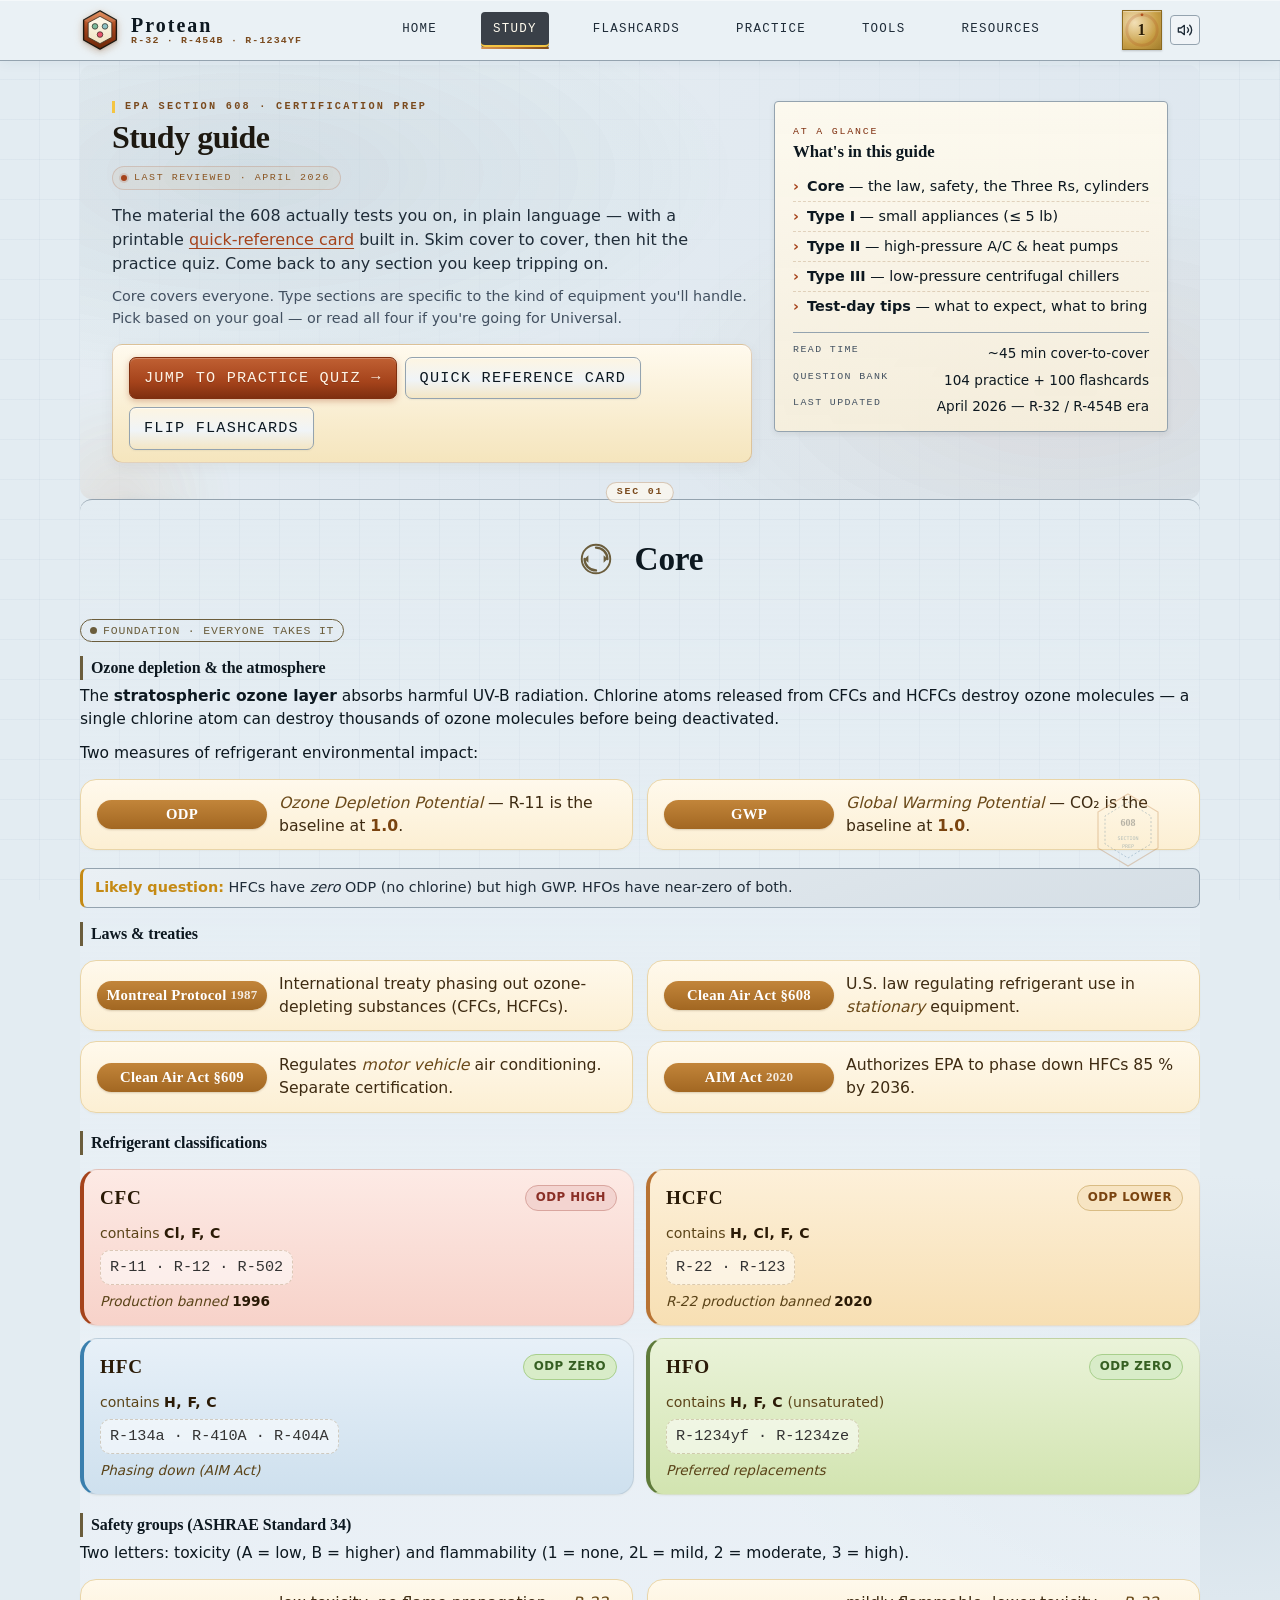
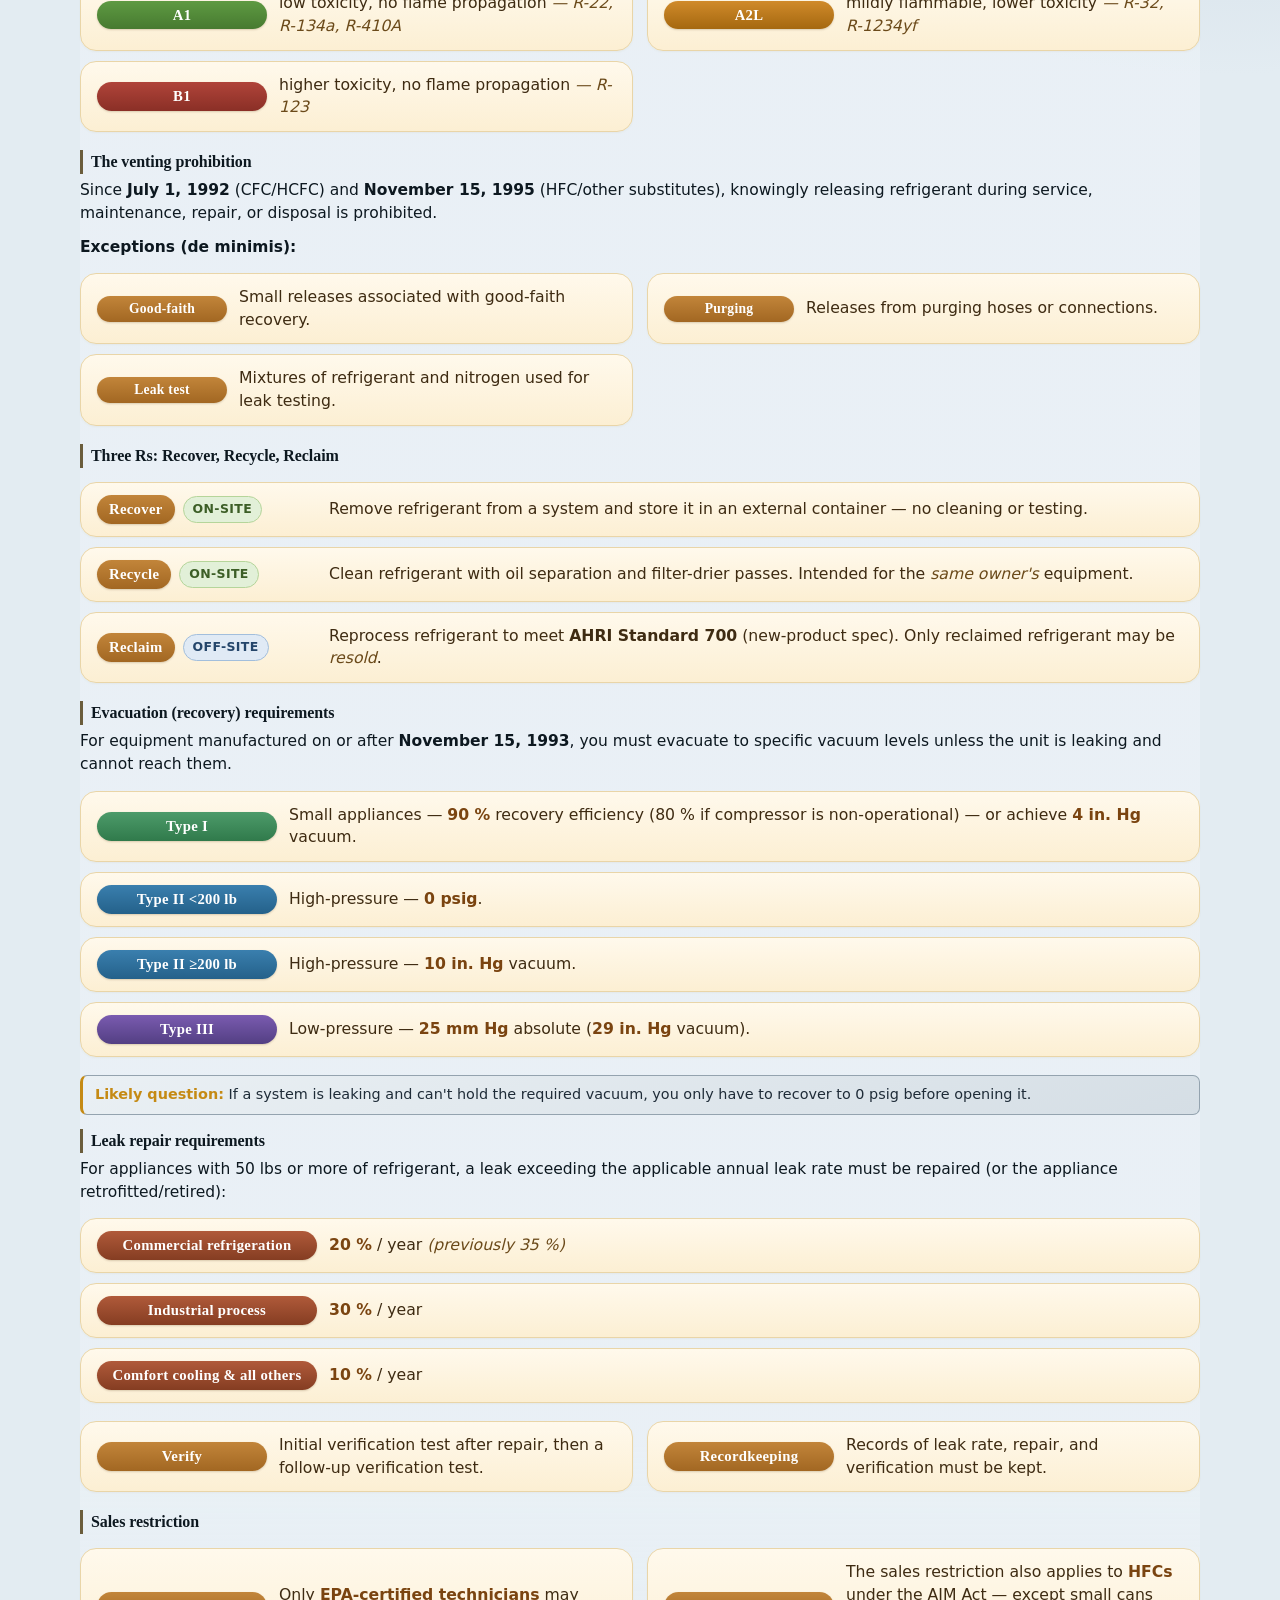
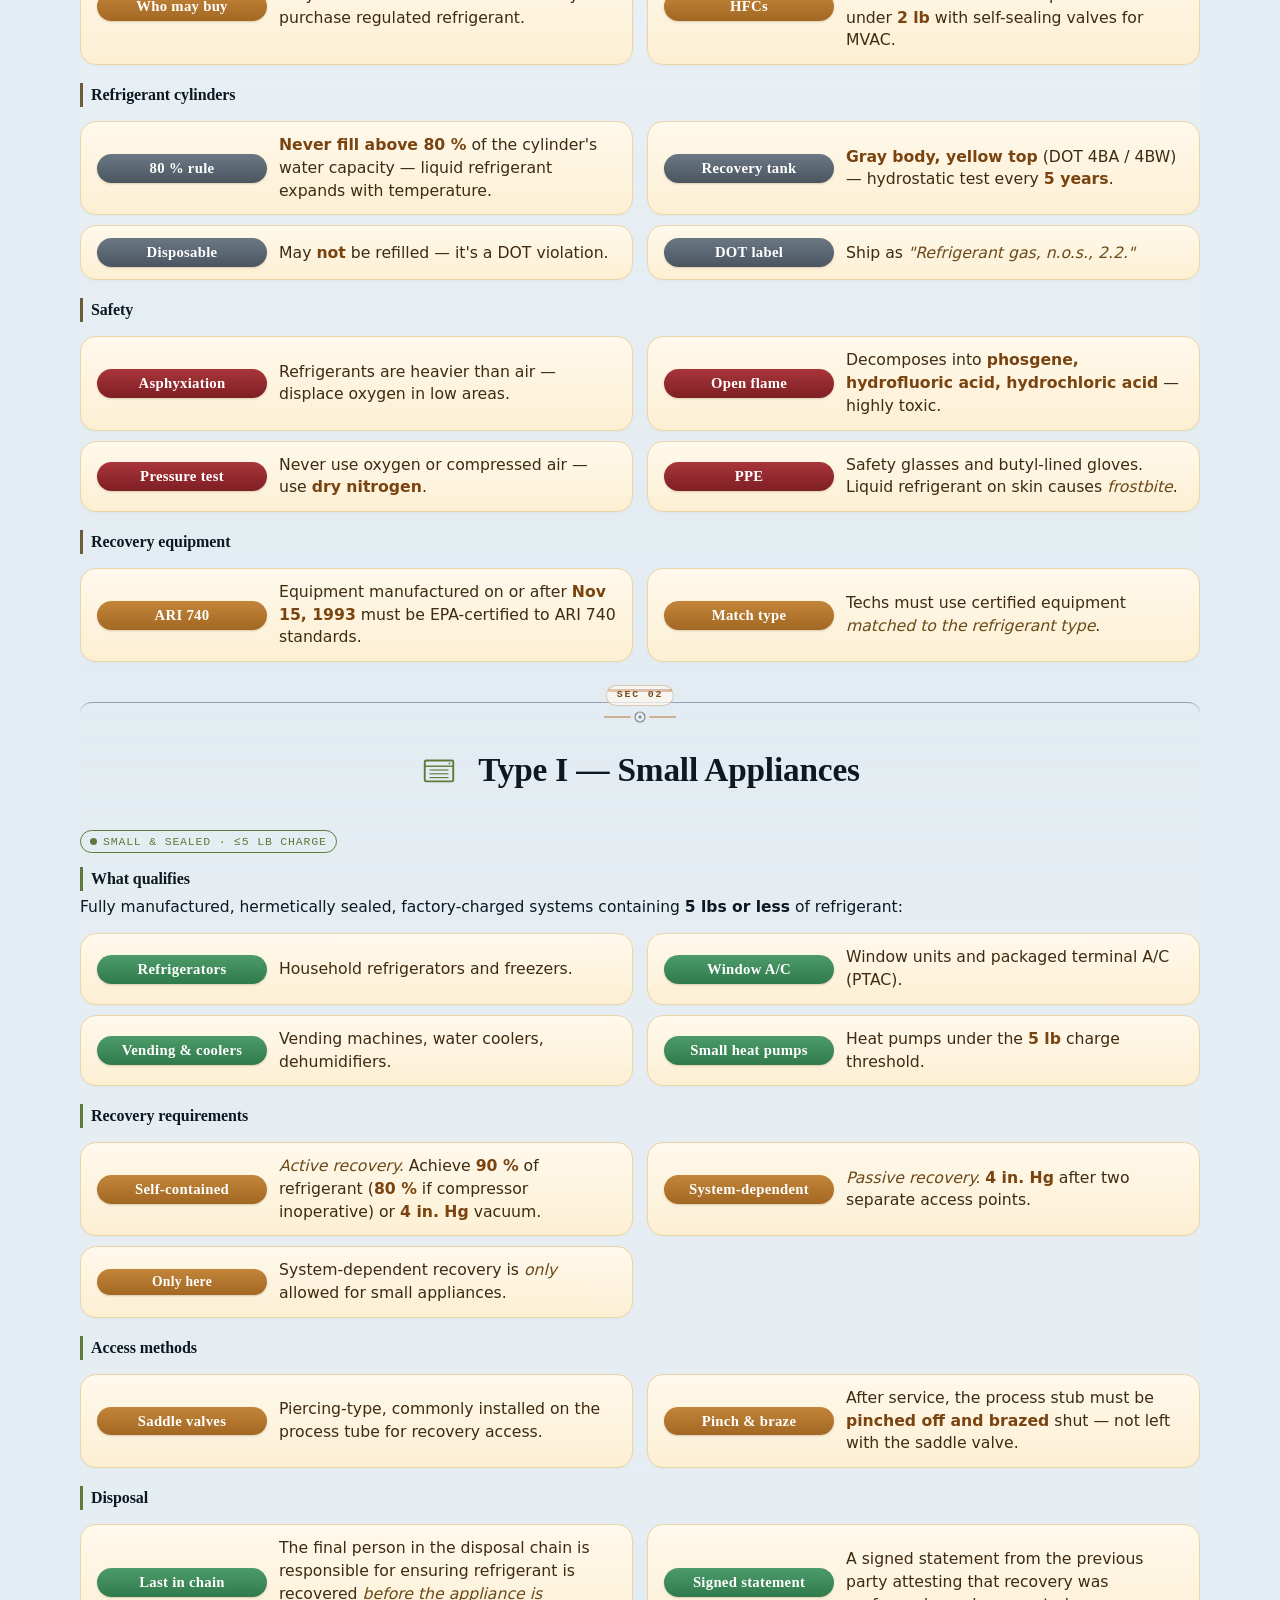
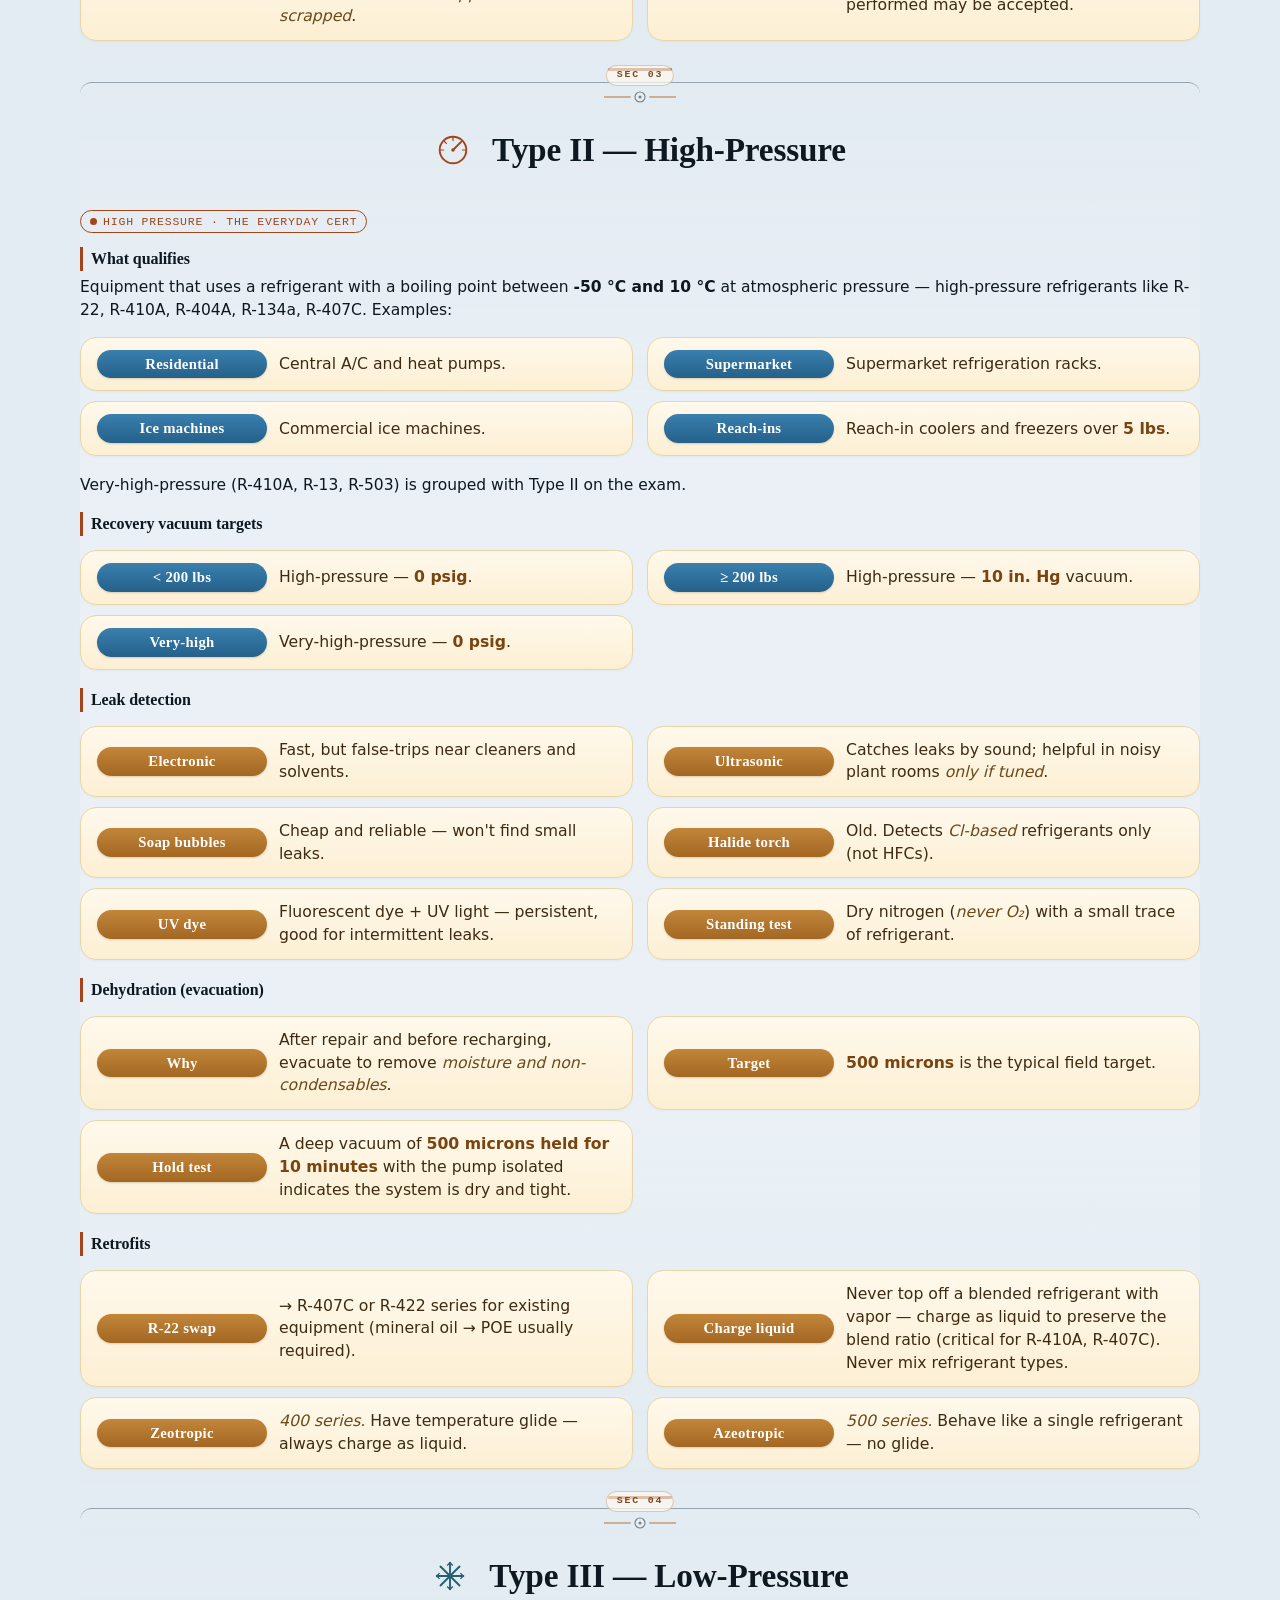
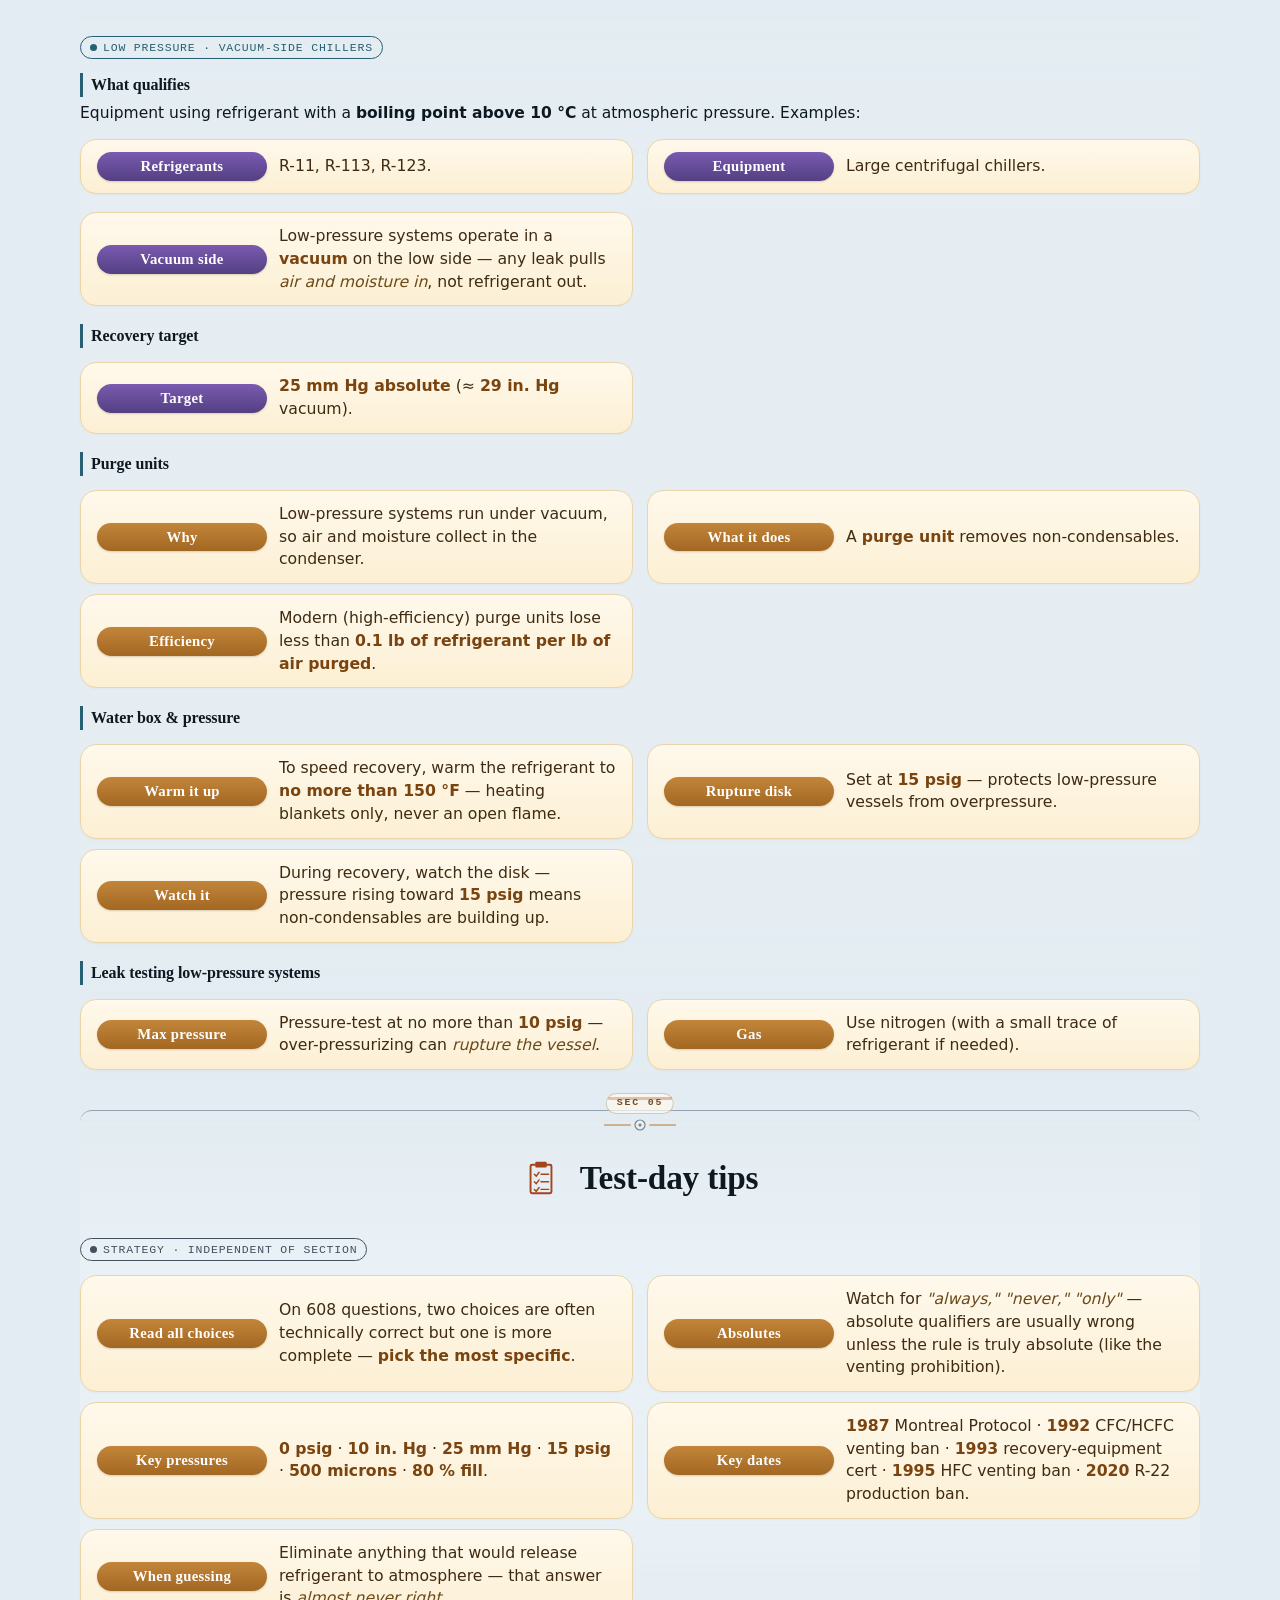
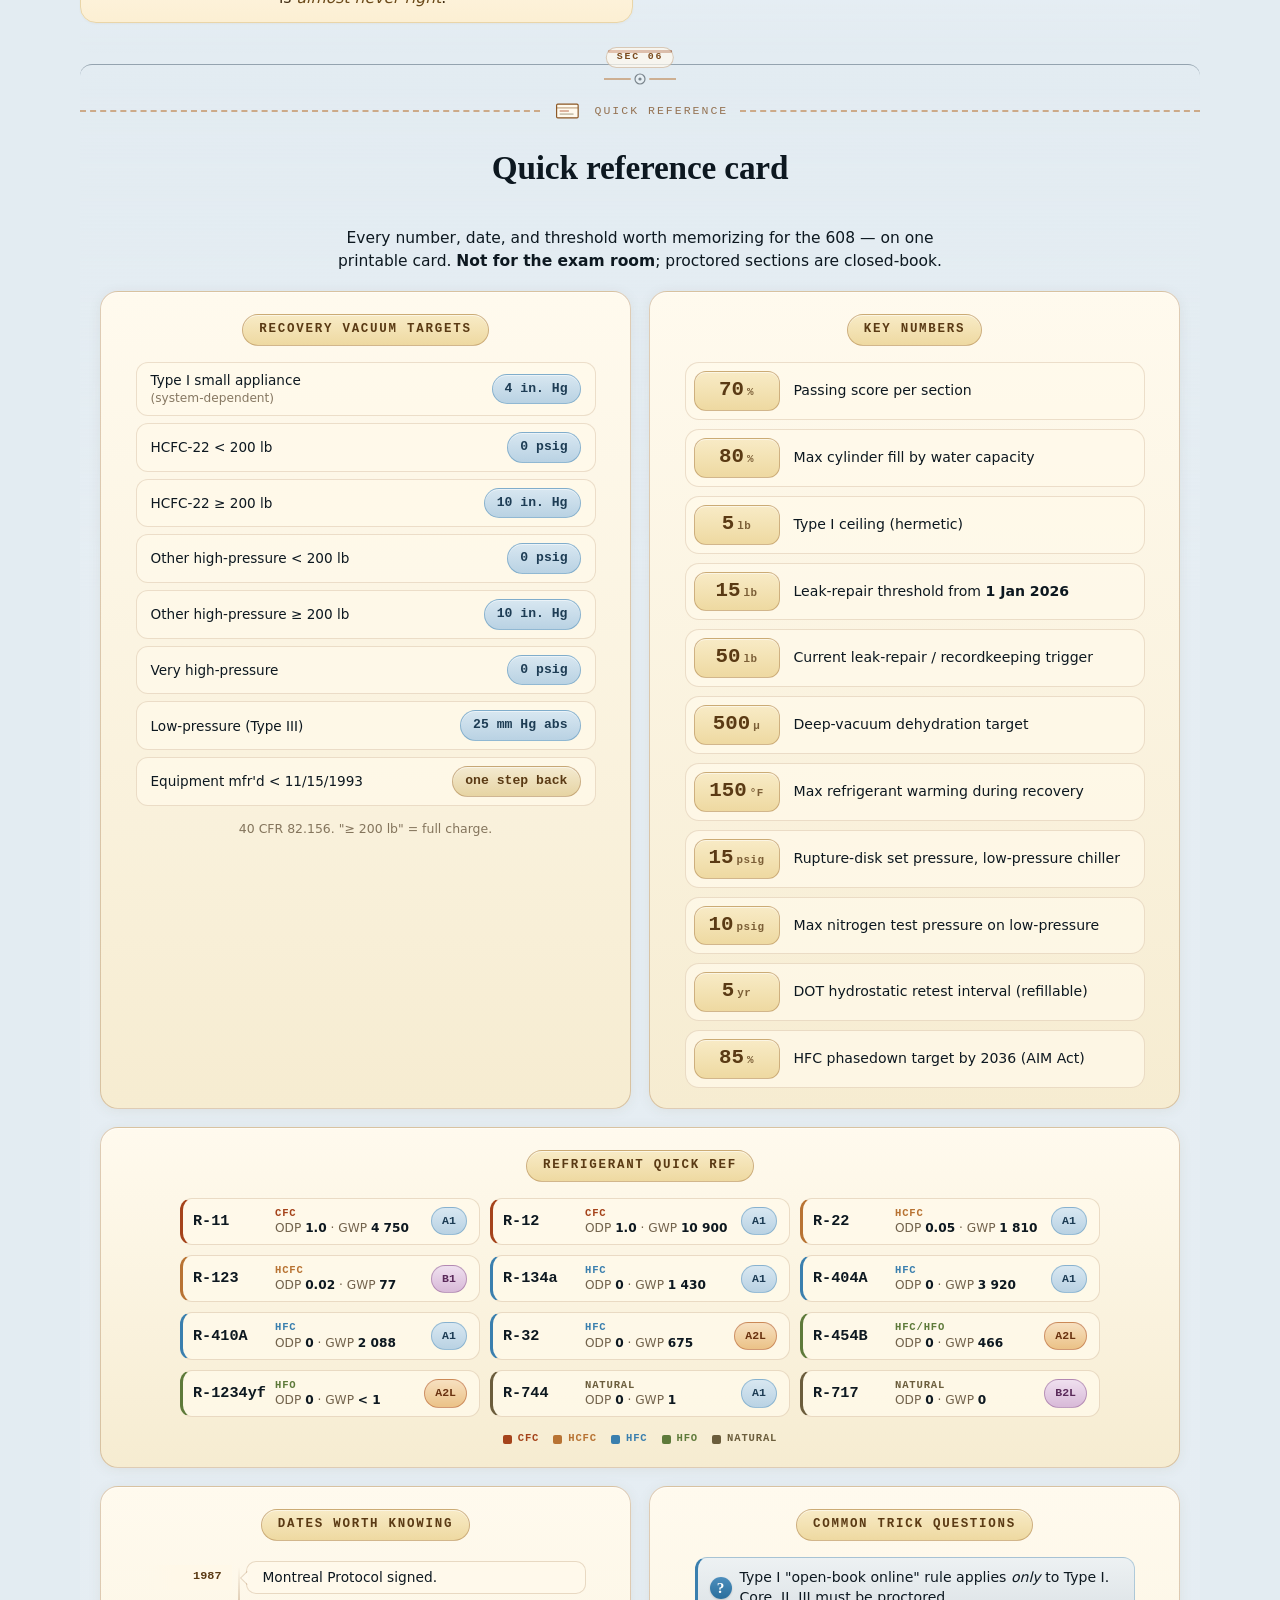
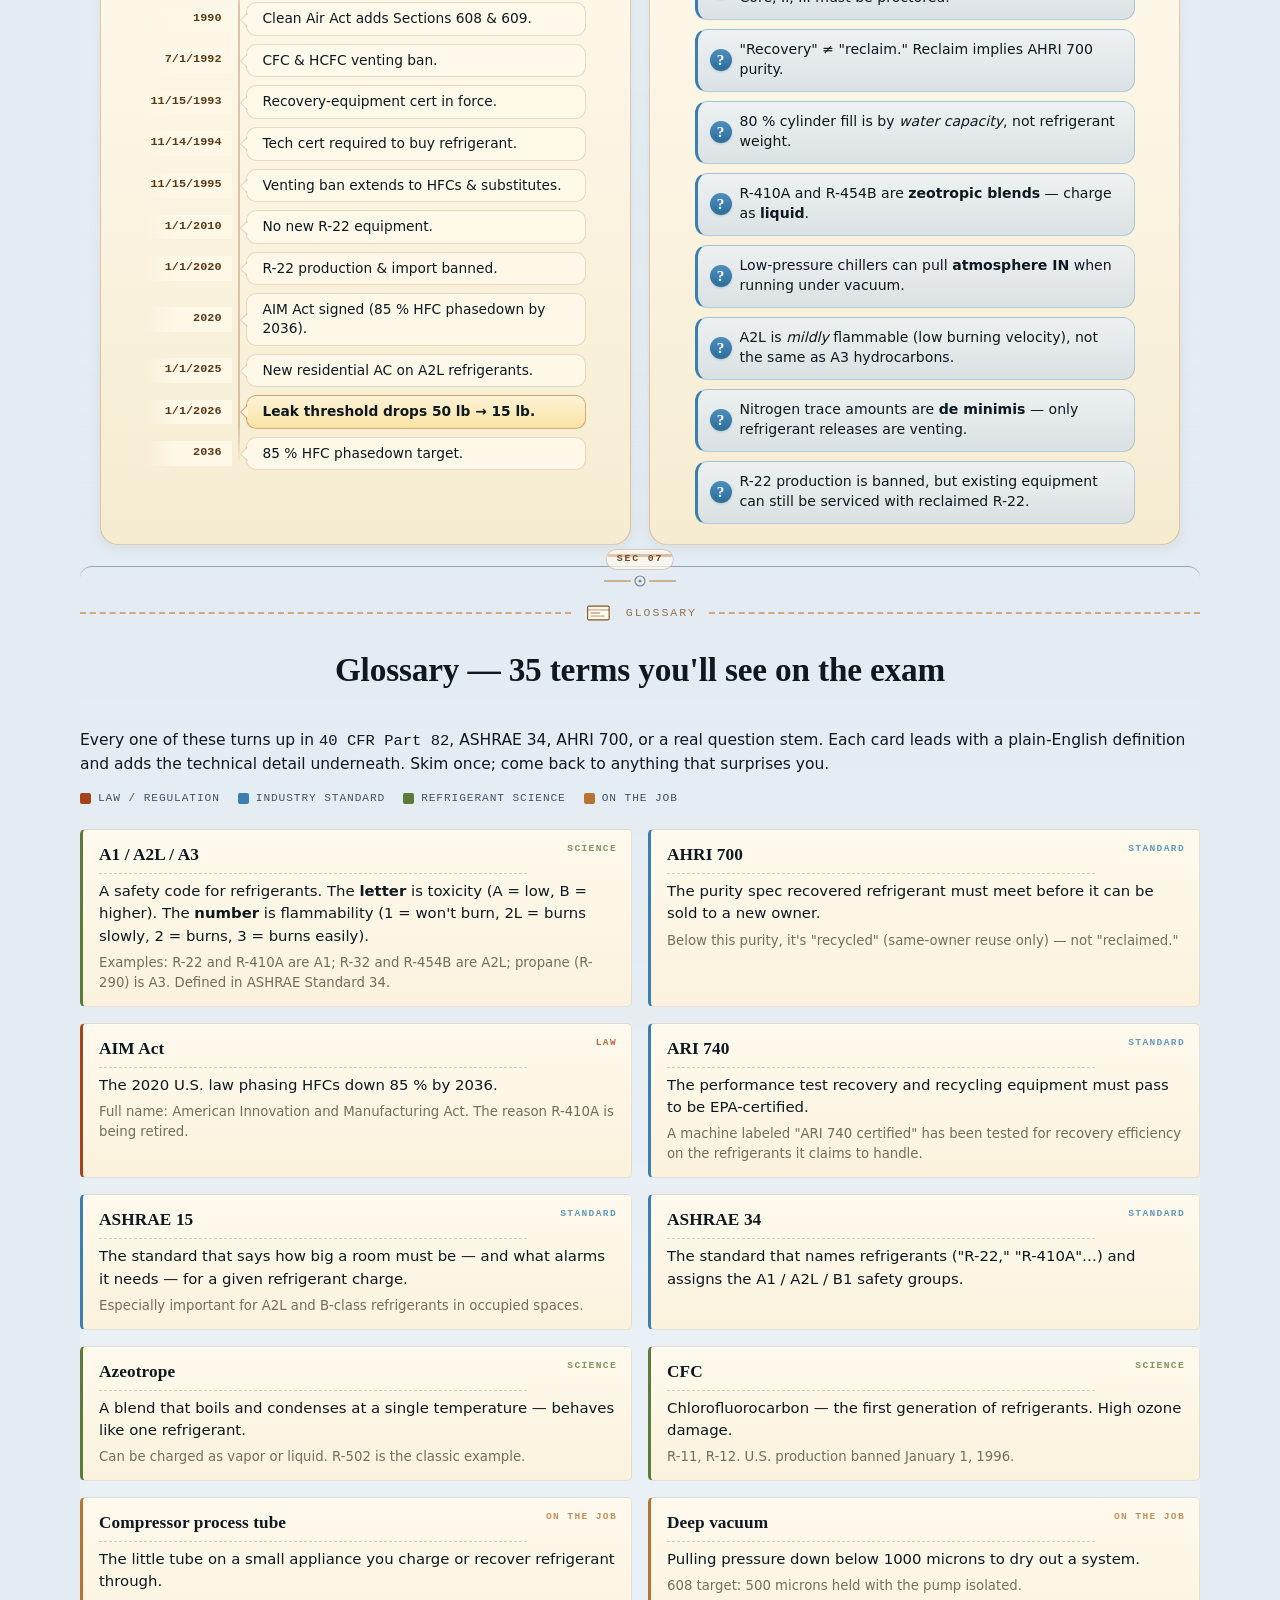
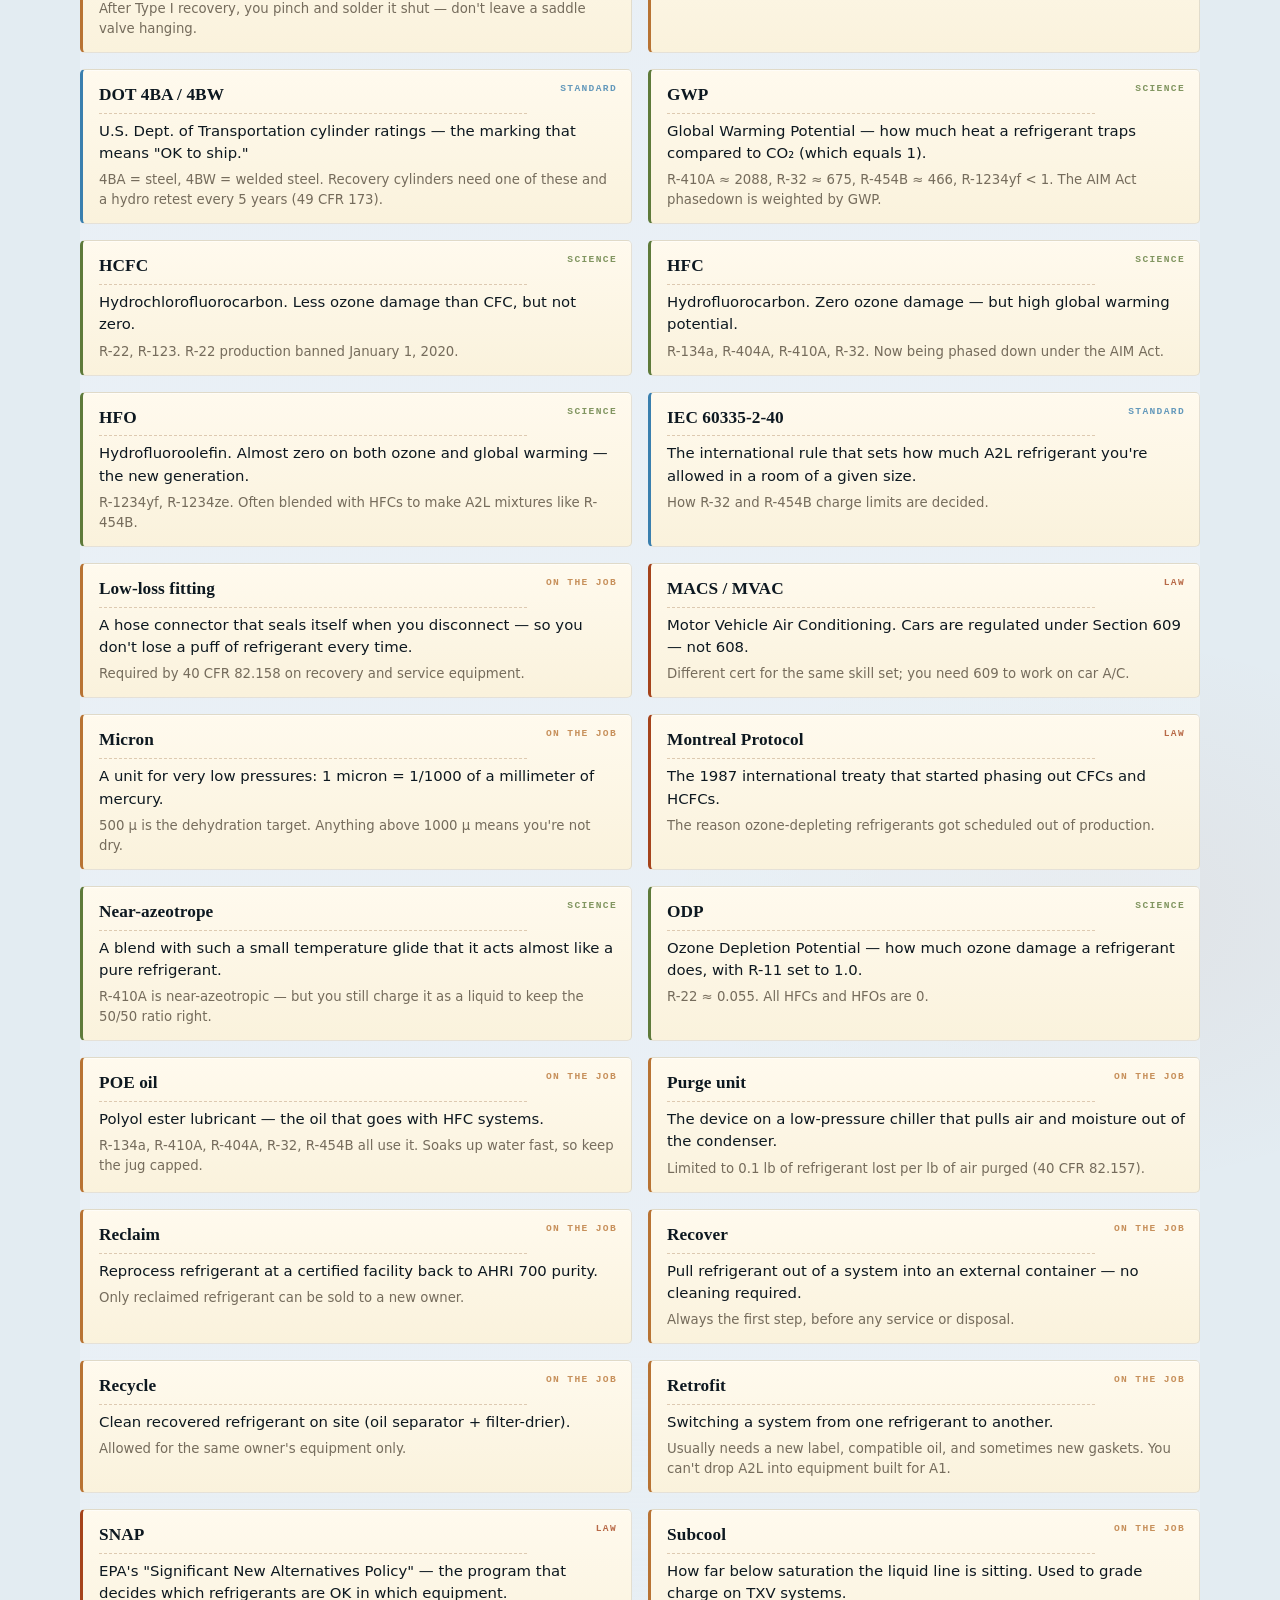
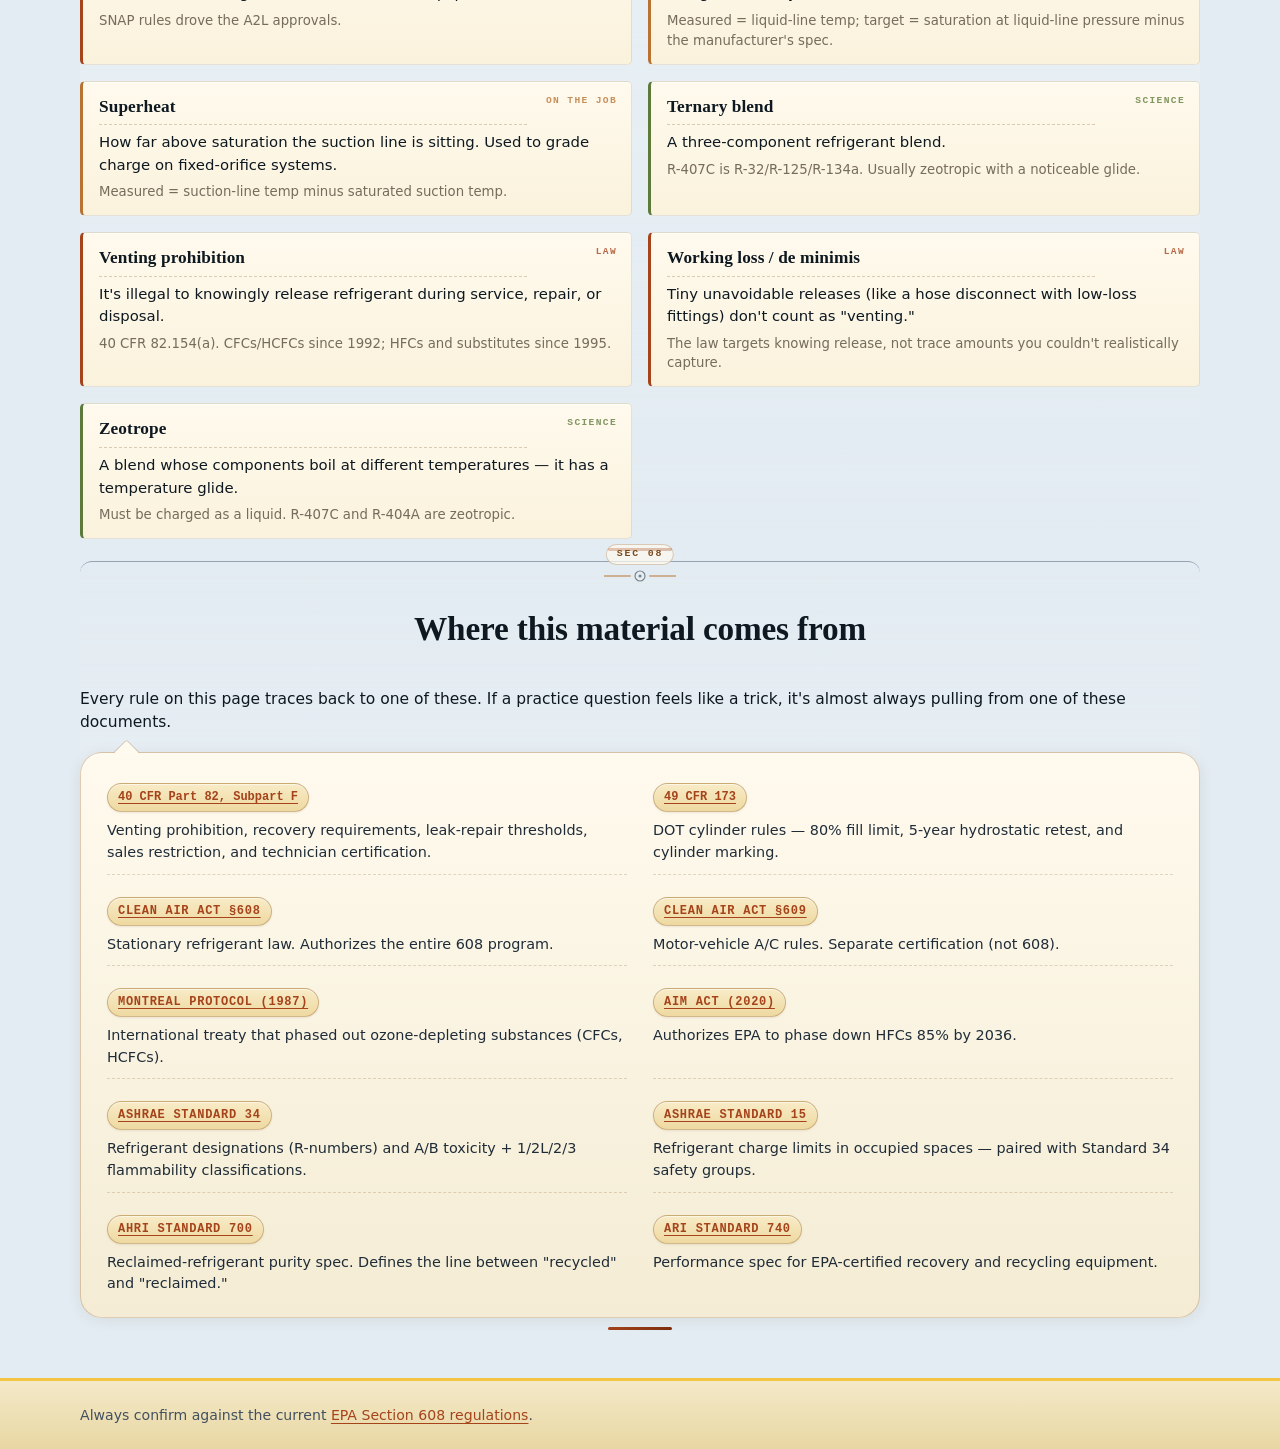
==== commit 8f323236: "SEO + UX overhaul: FAQPage schema, A2L landing page, progress tab, LLM-crawler invites Discoverabili" ====
--- a/cheatsheet.html
+++ b/cheatsheet.html
@@ -16,6 +16,7 @@
 <body>
   <main class="container" style="padding:60px 20px;text-align:center">
     <h1>The cheat sheet moved</h1>
+    <div class="last-reviewed" title="Next review · October 2026">Last reviewed · April 2026</div>
     <p>It's now built into the study guide as a printable <a href="study.html#quick-ref"><strong>quick reference card</strong></a>.</p>
     <p><a class="btn primary" href="study.html#quick-ref">Open the quick reference →</a></p>
   </main>
--- a/styles.css
+++ b/styles.css
@@ -310,24 +310,80 @@
   font-size: 0.9rem;
 }
 
-/* ===== Sources / citations ===== */
-.sources {
-  background: var(--paper);
-  border: 1px solid var(--rule);
-  border-radius: var(--radius);
-  padding: 12px 14px;
-  font-size: 0.88rem;
-  margin-top: 12px;
-}
-.sources h3 { margin: 0 0 8px; font-size: 1.05rem; }
-.sources ul { margin: 0; padding-left: 18px; color: var(--ink-soft); }
-.sources code {
-  font-family: var(--mono);
-  font-size: 0.9em;
-  background: var(--paper-2);
-  padding: 1px 5px;
-  border-radius: 3px;
-  color: var(--ink);
+/* ===== Sources bubble ===== */
+.sources-bubble {
+  position: relative;
+  background: linear-gradient(180deg, #fffaee 0%, #f4ecd4 100%);
+  border: 1px solid rgba(138, 84, 32, 0.28);
+  border-radius: 22px;
+  padding: 22px 26px;
+  margin: 18px 0 0;
+  box-shadow:
+    0 2px 14px rgba(60, 40, 15, 0.08),
+    0 1px 0 rgba(255, 255, 255, 0.55) inset;
+}
+.sources-bubble::before {
+  content: "";
+  position: absolute;
+  top: -10px;
+  left: 36px;
+  width: 18px;
+  height: 18px;
+  background: linear-gradient(135deg, #fffaee 0%, #fffaee 50%, transparent 50%);
+  border-top: 1px solid rgba(138, 84, 32, 0.28);
+  border-left: 1px solid rgba(138, 84, 32, 0.28);
+  transform: rotate(45deg);
+  border-radius: 3px 0 0 0;
+}
+.sources-bubble dl {
+  margin: 0;
+  display: grid;
+  grid-template-columns: 1fr;
+  gap: 14px 26px;
+}
+@media (min-width: 760px) {
+  .sources-bubble dl { grid-template-columns: 1fr 1fr; }
+}
+.sources-bubble dl > div {
+  margin: 0;
+  padding: 8px 0 10px;
+  border-bottom: 1px dashed rgba(138, 84, 32, 0.22);
+}
+.sources-bubble dl > div:last-child { border-bottom: 0; padding-bottom: 0; }
+@media (min-width: 760px) {
+  .sources-bubble dl > div:nth-last-child(2):nth-child(odd) { border-bottom: 0; padding-bottom: 0; }
+}
+.sources-bubble dt {
+  display: inline-block;
+  font-family: var(--mono);
+  font-size: 0.75rem;
+  font-weight: 700;
+  letter-spacing: 0.06em;
+  color: #5a3a14;
+  margin: 0 0 8px;
+  padding: 4px 10px 5px;
+  background: linear-gradient(180deg, #f8ebc6 0%, #eed9a1 100%);
+  border: 1px solid rgba(138, 84, 32, 0.35);
+  border-radius: 999px;
+  text-transform: uppercase;
+  box-shadow:
+    0 1px 0 rgba(255, 255, 255, 0.55) inset,
+    0 1px 2px rgba(60, 40, 15, 0.08);
+}
+.sources-bubble dt code {
+  font-family: inherit;
+  font-size: inherit;
+  background: none;
+  padding: 0;
+  color: inherit;
+  text-transform: none;
+  letter-spacing: 0;
+}
+.sources-bubble dd {
+  margin: 0;
+  font-size: 0.9rem;
+  line-height: 1.5;
+  color: var(--ink-soft, #5d513a);
 }
 
 /* ===== Thermometer-style streak (pop on hover) ===== */
@@ -1174,6 +1230,20 @@
   font-weight: 700;
 }
 .study-brief-list strong { color: var(--ink); }
+.study-brief-list a {
+  color: var(--ink);
+  text-decoration: none;
+  border-bottom: 1px solid transparent;
+  transition: color .15s ease, border-color .15s ease;
+}
+.study-brief-list a:hover,
+.study-brief-list a:focus-visible {
+  color: var(--accent);
+  border-bottom-color: var(--accent);
+  outline: none;
+}
+.study-brief-list a:hover strong,
+.study-brief-list a:focus-visible strong { color: var(--accent); }
 .study-brief-stats {
   margin: 0;
   padding: 10px 0 0;
@@ -4357,23 +4427,6 @@
   }
 }
 
-/* Sources — make them a dense card grid on wide */
-@media (min-width: 1100px) {
-  .sources {
-    display: grid;
-    grid-template-columns: repeat(auto-fit, minmax(260px, 1fr));
-    gap: 18px;
-    align-items: stretch;
-  }
-  .sources > * {
-    background: linear-gradient(180deg, #fffaee 0%, #f4ecd4 100%);
-    border: 1px solid rgba(138, 84, 32, 0.25);
-    border-radius: 8px;
-    padding: 14px 16px;
-    box-shadow: 0 1px 2px rgba(60, 40, 15, 0.06);
-  }
-}
-
 /* Stat strip under the hero on desktop — gives widescreen users immediate
    visual density instead of empty cream space between hero and first block. */
 .hero-stat-strip {
@@ -4985,6 +5038,612 @@
 }
 .cheat-card .muted {
   color: rgba(60, 40, 15, 0.6);
+}
+
+/* ===== Quick reference bubble cards ===== */
+.qr-section .qr-intro {
+  max-width: 620px;
+  margin-left: auto;
+  margin-right: auto;
+  text-align: center;
+}
+.qr-section .cheat-grid {
+  max-width: 1080px;
+  margin-left: auto;
+  margin-right: auto;
+  grid-template-columns: 1fr;
+  gap: 18px;
+  align-items: stretch;
+  justify-items: stretch;
+}
+@media (min-width: 760px) {
+  .qr-section .cheat-grid {
+    grid-template-columns: minmax(0, 1fr) minmax(0, 1fr);
+  }
+}
+.qr-card {
+  display: flex;
+  flex-direction: column;
+  align-items: center;
+  background: linear-gradient(180deg, #fffaee 0%, #f6ecd1 100%);
+  border: 1px solid rgba(138, 84, 32, 0.28);
+  border-radius: 18px;
+  padding: 22px 22px 20px;
+  box-shadow:
+    0 2px 14px rgba(60, 40, 15, 0.07),
+    0 1px 0 rgba(255, 255, 255, 0.6) inset;
+}
+.qr-card > * { width: 100%; max-width: 460px; }
+.qr-card-wide > * { max-width: 920px; }
+.qr-card h2 {
+  align-self: center;
+  width: auto;
+  max-width: none;
+  margin: 0 auto 16px;
+  padding: 5px 16px 6px;
+  font-family: var(--mono);
+  font-size: 0.78rem;
+  letter-spacing: 0.14em;
+  text-transform: uppercase;
+  color: #5a3a14;
+  background: linear-gradient(180deg, #f8ebc6 0%, #eed9a1 100%);
+  border: 1px solid rgba(138, 84, 32, 0.35);
+  border-radius: 999px;
+  border-bottom: 1px solid rgba(138, 84, 32, 0.35);
+  box-shadow: 0 1px 0 rgba(255, 255, 255, 0.55) inset;
+  text-align: center;
+}
+.qr-card-wide { grid-column: span 1; }
+@media (min-width: 760px) {
+  .qr-card-wide { grid-column: span 2; }
+}
+
+.qr-foot {
+  margin: 14px auto 0;
+  font-size: 0.78rem;
+  color: rgba(60, 40, 15, 0.62);
+  display: flex; flex-wrap: wrap; gap: 6px 14px;
+  align-items: center;
+  justify-content: center;
+  text-align: center;
+}
+
+/* --- Recovery vacuum targets: stat-row pattern --- */
+.qr-stat-list {
+  list-style: none; margin: 0; padding: 0;
+  display: grid; grid-template-columns: 1fr;
+  gap: 7px;
+}
+.qr-stat-list li {
+  display: grid;
+  grid-template-columns: 1fr 110px;
+  align-items: center;
+  gap: 12px;
+  padding: 8px 14px;
+  background: rgba(255, 250, 235, 0.72);
+  border: 1px solid rgba(138, 84, 32, 0.16);
+  border-radius: 12px;
+}
+.qr-label {
+  font-size: 0.85rem;
+  color: var(--ink, #1d1810);
+  line-height: 1.35;
+  min-width: 0;
+}
+.qr-label em {
+  font-style: normal;
+  font-size: 0.76rem;
+  color: rgba(60, 40, 15, 0.62);
+  display: block;
+  margin-top: 1px;
+}
+.qr-pill {
+  justify-self: end;
+  padding: 4px 12px 5px;
+  border-radius: 999px;
+  font-family: var(--mono);
+  font-size: 0.82rem;
+  font-weight: 700;
+  white-space: nowrap;
+  text-align: center;
+  border: 1px solid rgba(138, 84, 32, 0.35);
+  box-shadow: 0 1px 0 rgba(255, 255, 255, 0.5) inset;
+}
+.qr-pill-num {
+  background: linear-gradient(180deg, #d8e7f1 0%, #b9d2e3 100%);
+  color: #1d3c54;
+  border-color: rgba(58, 127, 174, 0.45);
+}
+.qr-pill-soft {
+  background: linear-gradient(180deg, #f4ead0 0%, #e6d4a3 100%);
+  color: #5a3a14;
+}
+
+/* --- Key numbers: bignum + caption --- */
+.qr-num-list {
+  list-style: none; margin: 0; padding: 0;
+  display: grid; gap: 9px;
+  grid-template-columns: 1fr;
+}
+.qr-num-list li {
+  display: grid;
+  grid-template-columns: 86px 1fr;
+  align-items: center;
+  gap: 14px;
+  padding: 8px 14px 8px 8px;
+  background: rgba(255, 250, 235, 0.72);
+  border: 1px solid rgba(138, 84, 32, 0.16);
+  border-radius: 14px;
+}
+.qr-bignum {
+  display: inline-flex; align-items: baseline; justify-content: center;
+  gap: 2px;
+  padding: 8px 10px 9px;
+  font-family: var(--mono);
+  font-weight: 800;
+  font-size: 1.3rem;
+  line-height: 1;
+  color: #5a3a14;
+  background: linear-gradient(180deg, #f8ebc6 0%, #eed9a1 100%);
+  border: 1px solid rgba(138, 84, 32, 0.35);
+  border-radius: 12px;
+  box-shadow: 0 1px 0 rgba(255, 255, 255, 0.55) inset;
+  text-align: center;
+}
+.qr-unit {
+  font-size: 0.68rem;
+  font-weight: 700;
+  letter-spacing: 0.04em;
+  margin-left: 1px;
+  color: rgba(90, 58, 20, 0.78);
+}
+.qr-cap {
+  font-size: 0.88rem;
+  line-height: 1.4;
+  color: var(--ink, #1d1810);
+}
+
+/* --- Refrigerant chips --- */
+.qr-ref-grid {
+  list-style: none; margin: 0; padding: 0;
+  display: grid; gap: 10px;
+  grid-template-columns: 1fr;
+  justify-items: stretch;
+}
+@media (min-width: 520px) {
+  .qr-ref-grid { grid-template-columns: 1fr 1fr; }
+}
+@media (min-width: 900px) {
+  .qr-ref-grid { grid-template-columns: 1fr 1fr 1fr; }
+}
+.qr-ref {
+  display: grid;
+  grid-template-columns: 72px minmax(0, 1fr) auto;
+  align-items: center;
+  gap: 10px;
+  padding: 8px 12px 8px 10px;
+  background: rgba(255, 250, 235, 0.78);
+  border: 1px solid rgba(138, 84, 32, 0.18);
+  border-left: 3px solid var(--qr-cls, #b87333);
+  border-radius: 12px;
+}
+.qr-cls-cfc  { --qr-cls: #a5431b; }
+.qr-cls-hcfc { --qr-cls: #b87333; }
+.qr-cls-hfc  { --qr-cls: #3a7fae; }
+.qr-cls-hfo  { --qr-cls: #5e7a3a; }
+.qr-cls-nat  { --qr-cls: #6b5d3c; }
+.qr-ref-name {
+  font-family: var(--mono);
+  font-weight: 800;
+  font-size: 0.95rem;
+  color: var(--ink);
+  white-space: nowrap;
+  text-align: left;
+}
+.qr-ref-meta {
+  min-width: 0;
+  display: flex;
+  flex-direction: column;
+  gap: 1px;
+  line-height: 1.25;
+  text-align: left;
+}
+.qr-ref-cls {
+  font-family: var(--mono);
+  font-size: 0.66rem;
+  font-weight: 700;
+  letter-spacing: 0.08em;
+  text-transform: uppercase;
+  color: var(--qr-cls);
+}
+.qr-ref-stats {
+  font-size: 0.76rem;
+  color: rgba(60, 40, 15, 0.72);
+}
+.qr-ref-stats b { color: var(--ink); font-weight: 700; }
+.qr-ref-grp {
+  justify-self: end;
+  min-width: 36px;
+  font-family: var(--mono);
+  font-size: 0.72rem;
+  font-weight: 800;
+  padding: 4px 10px 5px;
+  border-radius: 999px;
+  background: linear-gradient(180deg, #d8e7f1 0%, #b9d2e3 100%);
+  color: #1d3c54;
+  border: 1px solid rgba(58, 127, 174, 0.4);
+  white-space: nowrap;
+  text-align: center;
+}
+.qr-grp-a2l {
+  background: linear-gradient(180deg, #f7e0c0 0%, #ebc287 100%);
+  color: #6a3210;
+  border-color: rgba(165, 67, 27, 0.45);
+}
+.qr-grp-b {
+  background: linear-gradient(180deg, #efe0ef 0%, #d8b9d8 100%);
+  color: #5a2a5a;
+  border-color: rgba(120, 60, 120, 0.4);
+}
+.qr-key {
+  display: inline-flex; align-items: center; gap: 6px;
+  font-family: var(--mono);
+  font-size: 0.66rem;
+  letter-spacing: 0.08em;
+  text-transform: uppercase;
+  font-weight: 700;
+}
+.qr-key::before {
+  content: ""; display: inline-block;
+  width: 9px; height: 9px;
+  border-radius: 2px;
+  background: var(--key-c, #999);
+}
+.qr-key-cfc  { color: #a5431b; --key-c: #a5431b; }
+.qr-key-hcfc { color: #b87333; --key-c: #b87333; }
+.qr-key-hfc  { color: #3a7fae; --key-c: #3a7fae; }
+.qr-key-hfo  { color: #5e7a3a; --key-c: #5e7a3a; }
+.qr-key-nat  { color: #6b5d3c; --key-c: #6b5d3c; }
+
+/* --- Timeline of dates --- */
+.qr-timeline {
+  list-style: none; margin: 0 auto; padding: 0;
+  position: relative;
+  max-width: 440px;
+}
+.qr-timeline::before {
+  content: "";
+  position: absolute;
+  left: 92px; top: 10px; bottom: 10px;
+  width: 2px;
+  background: linear-gradient(180deg, transparent, rgba(138, 84, 32, 0.3) 8%, rgba(138, 84, 32, 0.3) 92%, transparent);
+}
+.qr-timeline li {
+  display: grid;
+  grid-template-columns: 86px 1fr;
+  align-items: center;
+  gap: 14px;
+  padding: 4px 0;
+  position: relative;
+}
+.qr-timeline time {
+  font-family: var(--mono);
+  font-size: 0.74rem;
+  font-weight: 700;
+  text-align: right;
+  padding: 3px 10px 4px 0;
+  color: #5a3a14;
+  position: relative;
+  z-index: 1;
+  background: linear-gradient(90deg, transparent, #fff8e8 35%);
+}
+.qr-event {
+  font-size: 0.86rem;
+  line-height: 1.35;
+  padding: 6px 12px 7px 16px;
+  background: rgba(255, 250, 235, 0.85);
+  border: 1px solid rgba(138, 84, 32, 0.2);
+  border-radius: 10px;
+  color: var(--ink);
+  position: relative;
+}
+.qr-event::before {
+  content: "";
+  position: absolute;
+  left: -5px; top: 50%;
+  width: 9px; height: 9px;
+  margin-top: -4.5px;
+  background: linear-gradient(135deg, #fffaee 50%, transparent 50%);
+  border-top: 1px solid rgba(138, 84, 32, 0.2);
+  border-left: 1px solid rgba(138, 84, 32, 0.2);
+  transform: rotate(-45deg);
+}
+.qr-timeline li.qr-tl-now .qr-event {
+  background: linear-gradient(180deg, #fff3d6 0%, #f8e3a5 100%);
+  border-color: rgba(184, 115, 51, 0.55);
+  font-weight: 600;
+}
+.qr-timeline li.qr-tl-now .qr-event::before {
+  background: linear-gradient(135deg, #fff3d6 50%, transparent 50%);
+  border-top-color: rgba(184, 115, 51, 0.55);
+  border-left-color: rgba(184, 115, 51, 0.55);
+}
+
+/* --- Trick questions: speech-bubble cards --- */
+.qr-tricks {
+  list-style: none; margin: 0 auto; padding: 0;
+  display: flex; flex-direction: column; gap: 9px;
+  max-width: 440px;
+}
+.qr-tricks li {
+  position: relative;
+  padding: 10px 14px 11px 42px;
+  background: linear-gradient(180deg, rgba(234, 240, 244, 0.85) 0%, rgba(213, 222, 229, 0.85) 100%);
+  border: 1px solid rgba(58, 127, 174, 0.32);
+  border-left: 3px solid #3a7fae;
+  border-radius: 12px;
+  font-size: 0.88rem;
+  line-height: 1.42;
+  color: var(--ink);
+}
+.qr-tricks li::before {
+  content: "?";
+  position: absolute;
+  left: 12px; top: 50%;
+  transform: translateY(-50%);
+  width: 22px; height: 22px;
+  display: inline-flex; align-items: center; justify-content: center;
+  font-family: var(--serif, Georgia, serif);
+  font-weight: 800;
+  font-size: 0.95rem;
+  color: #fff;
+  background: linear-gradient(180deg, #4d8ebd 0%, #2a6e9c 100%);
+  border-radius: 50%;
+  box-shadow: 0 1px 2px rgba(60, 40, 15, 0.18);
+}
+
+/* ============================================================ */
+/* Core-section bubble lists (Study tab → Core)                 */
+/* ============================================================ */
+
+/* Common list container: single column of bubble rows */
+.core-bubble-list {
+  list-style: none;
+  padding: 0;
+  margin: 14px 0 18px;
+  display: grid;
+  grid-template-columns: 1fr;
+  gap: 10px;
+}
+
+/* Each row is a soft card with a fixed-width pill + flowing description */
+.core-bubble-list > li {
+  display: grid;
+  grid-template-columns: 170px minmax(0, 1fr);
+  gap: 12px;
+  align-items: center;
+  padding: 12px 16px;
+  background: linear-gradient(180deg, #fff9ec 0%, #fcefd3 100%);
+  border: 1px solid #e9d5a8;
+  border-radius: 16px;
+  box-shadow: 0 1px 2px rgba(120, 80, 20, 0.05);
+}
+@media (max-width: 560px) {
+  .core-bubble-list > li {
+    grid-template-columns: 1fr;
+    gap: 6px;
+    padding: 11px 14px;
+  }
+}
+
+/* Left-hand pill — the "label" in the bubble */
+.core-bpill {
+  display: inline-flex;
+  align-items: center;
+  justify-content: center;
+  padding: 6px 12px;
+  background: linear-gradient(180deg, #c2853a 0%, #a26722 100%);
+  color: #fff;
+  font-family: var(--serif, Georgia, serif);
+  font-weight: 700;
+  font-size: 0.92rem;
+  letter-spacing: 0.02em;
+  border-radius: 999px;
+  box-shadow: 0 1px 2px rgba(80, 50, 10, 0.2);
+  white-space: nowrap;
+  text-align: center;
+  line-height: 1.15;
+}
+.core-bpill em {
+  font-style: normal;
+  font-weight: 800;
+  margin-left: 4px;
+  opacity: 0.85;
+  font-size: 0.88em;
+}
+.core-bpill-tight { font-size: 0.85rem; padding: 5px 10px; }
+
+/* Right-hand description */
+.core-bdesc {
+  color: #3e2b12;
+  font-size: 0.98rem;
+  line-height: 1.45;
+}
+.core-bdesc b { color: #7a4410; font-weight: 700; }
+.core-bdesc em { color: #6b4a1a; font-style: italic; }
+
+/* ---- Safety group pills (A1, A2L, B1) ---- */
+.core-sg-a1  { background: linear-gradient(180deg, #5e9a42 0%, #477a30 100%); }
+.core-sg-a2l { background: linear-gradient(180deg, #d08a2a 0%, #a56810 100%); }
+.core-sg-b1  { background: linear-gradient(180deg, #b0443a 0%, #8a2f26 100%); }
+
+/* ---- Three Rs list: head row with process + sub-pill ---- */
+.core-rs-list > li {
+  grid-template-columns: 220px minmax(0, 1fr);
+}
+@media (max-width: 560px) {
+  .core-rs-list > li { grid-template-columns: 1fr; }
+}
+.core-rs-head {
+  display: flex;
+  gap: 8px;
+  align-items: center;
+  flex-wrap: wrap;
+}
+.core-subpill {
+  display: inline-flex;
+  align-items: center;
+  padding: 3px 9px;
+  font-size: 0.78rem;
+  font-weight: 600;
+  letter-spacing: 0.03em;
+  border-radius: 999px;
+  text-transform: uppercase;
+}
+.core-sub-onsite  { background: #e2f0d8; color: #3c5e26; border: 1px solid #b5d59a; }
+.core-sub-offsite { background: #e0eaf5; color: #24456a; border: 1px solid #a2bedc; }
+
+/* ---- Evacuation "Type X" pills ---- */
+.core-vac-list > li { grid-template-columns: 180px minmax(0, 1fr); }
+@media (max-width: 560px) {
+  .core-vac-list > li { grid-template-columns: 1fr; }
+}
+.core-bp-type { background: linear-gradient(180deg, #3a7fae 0%, #24618a 100%); }
+.core-bp-t1 { background: linear-gradient(180deg, #4d9b6a 0%, #307a4b 100%); }
+.core-bp-t2 { background: linear-gradient(180deg, #3a7fae 0%, #24618a 100%); }
+.core-bp-t3 { background: linear-gradient(180deg, #7a5bb0 0%, #533f83 100%); }
+
+/* ---- Leak-rate pills ---- */
+.core-leak-list > li { grid-template-columns: 220px minmax(0, 1fr); }
+@media (max-width: 560px) {
+  .core-leak-list > li { grid-template-columns: 1fr; }
+}
+.core-bp-leak { background: linear-gradient(180deg, #b05a3a 0%, #853d22 100%); }
+
+/* ---- Cylinder pills ---- */
+.core-bp-cyl { background: linear-gradient(180deg, #6b7884 0%, #4a5560 100%); }
+
+/* ---- Safety pills ---- */
+.core-bp-safety { background: linear-gradient(180deg, #a8353a 0%, #7e1f24 100%); }
+
+/* ---- Plain exception list (de minimis) ---- */
+.core-plain-list > li { grid-template-columns: 130px minmax(0, 1fr); }
+@media (max-width: 560px) {
+  .core-plain-list > li { grid-template-columns: 1fr; }
+}
+
+/* ============================================================ */
+/* Refrigerant classification grid (Core)                       */
+/* ============================================================ */
+.core-class-grid {
+  list-style: none;
+  padding: 0;
+  margin: 14px 0 18px;
+  display: grid;
+  grid-template-columns: 1fr;
+  gap: 12px;
+}
+@media (min-width: 640px) {
+  .core-class-grid { grid-template-columns: 1fr 1fr; }
+}
+
+.core-class {
+  padding: 14px 16px;
+  border-radius: 18px;
+  border: 1px solid rgba(0,0,0,0.08);
+  background: #fff8e9;
+  box-shadow: 0 1px 2px rgba(80, 50, 10, 0.06);
+  display: flex;
+  flex-direction: column;
+  gap: 6px;
+  position: relative;
+}
+.core-class-head {
+  display: flex;
+  align-items: center;
+  justify-content: space-between;
+  gap: 10px;
+  margin-bottom: 4px;
+}
+.core-class-name {
+  font-family: var(--serif, Georgia, serif);
+  font-weight: 800;
+  font-size: 1.2rem;
+  letter-spacing: 0.04em;
+  color: #2a1a06;
+}
+.core-class-odp {
+  display: inline-flex;
+  align-items: center;
+  padding: 3px 10px;
+  font-size: 0.74rem;
+  font-weight: 700;
+  letter-spacing: 0.04em;
+  text-transform: uppercase;
+  border-radius: 999px;
+}
+.core-odp-high { background: #f3d4d0; color: #8a2f26; border: 1px solid #d9a59e; }
+.core-odp-low  { background: #f7e4c2; color: #7a4410; border: 1px solid #d9bc84; }
+.core-odp-zero { background: #d8ecc8; color: #365f22; border: 1px solid #a8cf8c; }
+
+.core-class-contains {
+  font-size: 0.88rem;
+  color: #5a4318;
+}
+.core-class-contains b {
+  font-weight: 700;
+  color: #2a1a06;
+  letter-spacing: 0.03em;
+}
+.core-class-examples {
+  font-family: var(--mono, Menlo, monospace);
+  font-size: 0.95rem;
+  color: #333;
+  padding: 5px 9px;
+  background: rgba(255,255,255,0.55);
+  border: 1px dashed rgba(120, 80, 20, 0.25);
+  border-radius: 10px;
+  align-self: flex-start;
+}
+.core-class-status {
+  font-size: 0.85rem;
+  color: #5a4318;
+  font-style: italic;
+}
+.core-class-status b {
+  font-style: normal;
+  font-weight: 700;
+  color: #2a1a06;
+}
+
+/* Class-specific accents (left border + subtle tint) */
+.cls-cfc  { background: linear-gradient(180deg, #fdeae5 0%, #f7d2c9 100%); border-left: 4px solid #a5431b; }
+.cls-hcfc { background: linear-gradient(180deg, #fdf0d9 0%, #f7dfb3 100%); border-left: 4px solid #b87333; }
+.cls-hfc  { background: linear-gradient(180deg, #e7f0f8 0%, #cee0ee 100%); border-left: 4px solid #3a7fae; }
+.cls-hfo  { background: linear-gradient(180deg, #eaf3d9 0%, #d2e4b0 100%); border-left: 4px solid #5e7a3a; }
+
+/* --- Print: keep these compact --- */
+@media print {
+  .qr-card { box-shadow: none; border-radius: 6px; padding: 10px 12px; }
+  .qr-card h2 { padding: 2pt 8pt; font-size: 8pt; }
+  .qr-stat-list li, .qr-num-list li, .qr-event, .qr-tricks li, .qr-ref { padding: 4pt 6pt; }
+  .qr-bignum { font-size: 11pt; padding: 3pt 5pt; min-width: 50pt; }
+  .qr-tricks li::before { display: none; }
+  .qr-tricks li { padding-left: 8pt; }
+
+  .core-bubble-list > li, .core-class {
+    box-shadow: none;
+    border-radius: 6px;
+    padding: 5pt 8pt;
+    break-inside: avoid;
+  }
+  .core-bpill, .core-subpill, .core-class-odp {
+    box-shadow: none;
+    padding: 2pt 5pt;
+    font-size: 7.5pt;
+  }
+  .core-class-grid { gap: 6pt; }
+  .core-bubble-list { gap: 5pt; }
 }
 
 /* --- Print mode: drop chrome, tighten the grid, keep cards readable. --- */
@@ -5082,42 +5741,63 @@
    Breakpoints: 1 column on mobile, 2 on tablet, 3 on wide desktop.
    ==================================================================== */
 
+/* Glossary v2 — card-style, category-coded, plain-English friendly.
+   Each <dl class="glossary"> contains <div class="gloss-entry cat-X">
+   wrappers around <dt>+<dd> pairs (HTML5 allows this grouping). */
 dl.glossary {
-  display: block;
-  margin: 24px 0 0;
-  columns: 1;
-  column-gap: 36px;
+  display: grid;
+  grid-template-columns: 1fr;
+  gap: 14px;
+  margin: 22px 0 0;
   padding: 0;
-}
-
-dl.glossary dt {
-  font-family: var(--mono);
-  font-size: 0.78rem;
+  columns: unset;
+}
+@media (min-width: 760px) {
+  dl.glossary { grid-template-columns: 1fr 1fr; gap: 16px; }
+}
+
+.gloss-entry {
+  position: relative;
+  padding: 12px 14px 13px 16px;
+  background: linear-gradient(180deg, #fffaee 0%, #faf2dc 100%);
+  border: 1px solid rgba(58, 64, 72, 0.13);
+  border-left: 3px solid var(--gloss-color, #b87333);
+  border-radius: 5px;
+  box-shadow: 0 1px 0 rgba(255, 255, 255, 0.6) inset;
+  break-inside: avoid;
+  page-break-inside: avoid;
+}
+
+.gloss-entry.cat-law      { --gloss-color: #a5431b; }
+.gloss-entry.cat-standard { --gloss-color: #3a7fae; }
+.gloss-entry.cat-science  { --gloss-color: #5e7a3a; }
+.gloss-entry.cat-work     { --gloss-color: #b87333; }
+
+.gloss-entry > dt {
+  font-family: var(--serif, Georgia, serif);
+  font-size: 1.08rem;
   font-weight: 700;
-  letter-spacing: 0.08em;
-  text-transform: uppercase;
-  color: var(--copper, #b87333);
-  margin: 14px 0 2px;
-  padding-bottom: 2px;
-  border-bottom: 1px dashed rgba(184, 115, 51, 0.35);
-  break-after: avoid;
-  page-break-after: avoid;
-}
-
-dl.glossary dt:first-child,
-dl.glossary dt:first-of-type { margin-top: 0; }
-
-dl.glossary dd {
-  margin: 0 0 10px;
+  color: var(--ink, #1d1810);
+  letter-spacing: 0.005em;
+  margin: 0 90px 6px 0;
+  padding: 0 0 5px;
+  border-bottom: 1px dashed rgba(138, 84, 32, 0.28);
+}
+.gloss-entry > dd {
+  margin: 0;
   padding: 0;
-  font-size: 0.94rem;
+  font-size: 0.93rem;
   line-height: 1.5;
   color: var(--ink, #1d1810);
-  break-inside: avoid;
-  page-break-inside: avoid;
-}
-
-dl.glossary dd code {
+}
+.gloss-entry > dd p { margin: 0 0 6px; }
+.gloss-entry > dd p:last-child { margin-bottom: 0; }
+.gloss-entry > dd p.gloss-detail {
+  font-size: 0.83rem;
+  color: rgba(60, 50, 35, 0.7);
+  margin-top: 2px;
+}
+.gloss-entry > dd code {
   font-size: 0.85em;
   padding: 1px 5px;
   border-radius: 3px;
@@ -5125,13 +5805,50 @@
   color: var(--ink);
 }
 
-@media (min-width: 760px) {
-  dl.glossary { columns: 2; }
-}
-
-@media (min-width: 1100px) {
-  dl.glossary { columns: 3; column-gap: 32px; }
-}
+.gloss-entry::after {
+  content: attr(data-cat);
+  position: absolute;
+  top: 12px;
+  right: 14px;
+  font-family: var(--mono);
+  font-size: 0.6rem;
+  letter-spacing: 0.14em;
+  text-transform: uppercase;
+  color: var(--gloss-color);
+  font-weight: 700;
+  opacity: 0.78;
+}
+
+/* Category legend that appears above the glossary grid. */
+.gloss-legend {
+  display: flex;
+  flex-wrap: wrap;
+  gap: 8px 18px;
+  margin: 14px 0 4px;
+  font-family: var(--mono);
+  font-size: 0.7rem;
+  letter-spacing: 0.08em;
+  color: var(--muted, #6b5d3c);
+  text-transform: uppercase;
+}
+.gloss-legend .lg {
+  display: inline-flex;
+  align-items: center;
+  gap: 7px;
+}
+.gloss-legend .lg::before {
+  content: "";
+  display: inline-block;
+  width: 11px;
+  height: 11px;
+  border-radius: 2px;
+  background: var(--lg-color, #999);
+}
+.gloss-legend .lg-law      { --lg-color: #a5431b; }
+.gloss-legend .lg-standard { --lg-color: #3a7fae; }
+.gloss-legend .lg-science  { --lg-color: #5e7a3a; }
+.gloss-legend .lg-work     { --lg-color: #b87333; }
+.gloss-legend .lg::before { background: var(--lg-color); }
 
 /* ====================================================================
    MOCK EXAM HUB — practice.html
@@ -5525,3 +6242,509 @@
     gap: 14px;
   }
 }
+
+/* ============================================================
+   Study page — wider container so sections breathe full width
+   ============================================================ */
+body.study-page .container,
+body.study-page header.site .inner,
+body.study-page footer.site .container {
+  max-width: 1160px;
+}
+/* Two-column bubble grid on wide study viewports */
+@media (min-width: 1000px) {
+  body.study-page .study-section .core-bubble-list {
+    grid-template-columns: repeat(2, minmax(0, 1fr));
+    column-gap: 14px;
+  }
+  /* Leak-detection, safety, dates lists have an odd number of short rows — 2-up still reads fine */
+  body.study-page .study-section .core-rs-list,
+  body.study-page .study-section .core-leak-list,
+  body.study-page .study-section .core-vac-list {
+    grid-template-columns: 1fr; /* keep single-column for reference-heavy rows */
+  }
+}
+
+/* ============================================================
+   Progression tab — compact summary at top of practice.html.
+   Hover (or focus-within / click on touch) reveals the full
+   progress panel with badges below it.
+   ============================================================ */
+.prog-tab-wrap {
+  position: relative;
+  margin: 18px 0 22px;
+  z-index: 30;
+}
+.prog-tab-trigger {
+  width: 100%;
+  display: flex;
+  align-items: center;
+  gap: 22px;
+  padding: 14px 20px;
+  background: #fffaee;
+  border: 1px solid #e3c98a;
+  border-radius: 12px;
+  box-shadow: 0 1px 2px rgba(120, 80, 20, 0.05);
+  cursor: pointer;
+  font-family: inherit;
+  color: var(--ink);
+  text-align: left;
+  transition: border-color .15s ease, box-shadow .18s ease, background .15s ease;
+}
+.prog-tab-trigger:hover,
+.prog-tab-trigger:focus-visible {
+  border-color: var(--accent, #a5431b);
+  background: #fff5dc;
+  box-shadow: 0 4px 14px rgba(165, 67, 27, 0.12);
+  outline: none;
+}
+.prog-tab-icon {
+  flex-shrink: 0;
+  display: inline-flex;
+  align-items: center;
+  justify-content: center;
+}
+.prog-tab-icon svg { width: 26px; height: 26px; display: block; }
+.prog-tab-stat {
+  display: flex;
+  flex-direction: column;
+  gap: 3px;
+  min-width: 0;
+  position: relative;
+  padding-right: 22px;
+}
+.prog-tab-stat + .prog-tab-stat::before {
+  content: "";
+  position: absolute;
+  left: -11px;
+  top: 6px;
+  bottom: 6px;
+  width: 1px;
+  background: rgba(138, 84, 32, 0.22);
+}
+.prog-tab-stat:last-of-type { padding-right: 0; }
+.prog-tab-stat-xp { flex: 1; min-width: 90px; }
+.prog-tab-label {
+  font-family: var(--mono);
+  font-size: 0.6rem;
+  letter-spacing: 1.6px;
+  text-transform: uppercase;
+  color: #8a5420;
+  font-weight: 600;
+}
+.prog-tab-value {
+  font-family: var(--serif, Georgia, serif);
+  font-size: 1.05rem;
+  font-weight: 700;
+  color: var(--ink);
+  line-height: 1.1;
+  letter-spacing: 0.2px;
+  display: inline-flex;
+  align-items: baseline;
+  gap: 3px;
+}
+.prog-tab-divide { color: rgba(138, 84, 32, 0.5); font-weight: 400; padding: 0 1px; }
+.prog-tab-bar {
+  margin-top: 6px;
+  display: block;
+  width: 100%;
+  height: 4px;
+  background: rgba(165, 67, 27, 0.12);
+  border-radius: 4px;
+  overflow: hidden;
+}
+.prog-tab-bar > span {
+  display: block;
+  height: 100%;
+  width: 0;
+  background: linear-gradient(90deg, #e08148 0%, #a5431b 100%);
+  border-radius: 4px;
+  transition: width .35s ease;
+}
+.prog-tab-caret {
+  flex-shrink: 0;
+  margin-left: auto;
+  color: var(--accent, #a5431b);
+  display: inline-flex;
+  align-items: center;
+  justify-content: center;
+  width: 22px;
+  height: 22px;
+  border-radius: 50%;
+  background: rgba(165, 67, 27, 0.08);
+  transition: transform .25s ease, background .15s ease;
+}
+.prog-tab-wrap:hover .prog-tab-caret,
+.prog-tab-wrap:focus-within .prog-tab-caret,
+.prog-tab-wrap.is-open .prog-tab-caret {
+  transform: rotate(180deg);
+  background: rgba(165, 67, 27, 0.16);
+}
+
+.prog-tab-panel {
+  position: absolute;
+  top: calc(100% + 8px);
+  left: 0;
+  right: 0;
+  z-index: 60;
+  max-height: 0;
+  opacity: 0;
+  overflow: hidden;
+  pointer-events: none;
+  background: #fffaee;
+  border: 1px solid #e3c98a;
+  border-radius: 16px;
+  box-shadow: 0 16px 40px rgba(80, 40, 10, 0.18);
+  transition: max-height .35s ease, opacity .2s ease, padding .25s ease;
+  padding: 0 22px;
+}
+.prog-tab-wrap:hover .prog-tab-panel,
+.prog-tab-wrap:focus-within .prog-tab-panel,
+.prog-tab-wrap.is-open .prog-tab-panel {
+  max-height: 1500px;
+  opacity: 1;
+  pointer-events: auto;
+  padding: 22px;
+}
+.prog-tab-title {
+  margin: 0 0 8px;
+  font-size: 1.25rem;
+}
+.prog-tab-blurb {
+  margin: 0 0 18px;
+  font-size: 0.95rem;
+  line-height: 1.55;
+  color: var(--ink-soft, #5a4a30);
+}
+.prog-tab-panel .progress-panel { margin: 0; }
+
+@media (max-width: 720px) {
+  .prog-tab-wrap { margin: 14px 0 18px; }
+  .prog-tab-trigger { padding: 12px 14px; gap: 14px; }
+  .prog-tab-stat { padding-right: 14px; }
+  .prog-tab-stat + .prog-tab-stat::before { left: -7px; }
+  .prog-tab-label { font-size: 0.55rem; letter-spacing: 1.3px; }
+  .prog-tab-value { font-size: 0.95rem; }
+  .prog-tab-bar { margin-top: 5px; }
+  .prog-tab-icon svg { width: 22px; height: 22px; }
+  .prog-tab-panel { padding: 0 16px; }
+  .prog-tab-wrap:hover .prog-tab-panel,
+  .prog-tab-wrap:focus-within .prog-tab-panel,
+  .prog-tab-wrap.is-open .prog-tab-panel { padding: 18px 16px; }
+  .prog-tab-title { font-size: 1.1rem; }
+}
+@media (max-width: 460px) {
+  .prog-tab-stat-xp .prog-tab-bar { display: none; }
+}
+
+/* ============================================================
+   ESCO practice exam callout — practice.html
+   Two-column block: an info column with what ESCO offers, and
+   a call-to-action aside (amber-bubble style) with the link.
+   ============================================================ */
+.esco-practice-grid {
+  display: grid;
+  grid-template-columns: 1fr;
+  gap: 20px;
+  margin-top: 18px;
+  align-items: start;
+}
+@media (min-width: 760px) {
+  .esco-practice-grid {
+    grid-template-columns: minmax(0, 1.55fr) minmax(0, 1fr);
+    gap: 28px;
+  }
+}
+.esco-practice-info h3 {
+  margin: 0 0 10px;
+  font-size: 1.05rem;
+}
+.esco-practice-list {
+  list-style: none;
+  margin: 0 0 12px;
+  padding: 0;
+  font-size: 0.95rem;
+  line-height: 1.55;
+}
+.esco-practice-list li {
+  padding: 6px 0 6px 22px;
+  position: relative;
+  border-bottom: 1px dashed rgba(138, 84, 32, 0.22);
+}
+.esco-practice-list li:last-child { border-bottom: 0; }
+.esco-practice-list li::before {
+  content: "›";
+  position: absolute;
+  left: 4px;
+  top: 6px;
+  color: var(--accent);
+  font-weight: 700;
+}
+.esco-practice-list strong { color: var(--ink); }
+
+.esco-practice-cta {
+  align-self: start;
+  padding: 22px 22px 20px;
+  background: linear-gradient(180deg, #fef3d3 0%, #fadea0 100%);
+  border: 1px solid #e6c276;
+  border-radius: 16px;
+  box-shadow: 0 1px 3px rgba(120, 80, 20, 0.08);
+  display: flex;
+  flex-direction: column;
+  gap: 8px;
+}
+.esco-practice-eyebrow {
+  font-family: var(--mono);
+  font-size: 0.62rem;
+  letter-spacing: 1.8px;
+  text-transform: uppercase;
+  color: var(--accent-deep, #7a2e10);
+  font-weight: 700;
+}
+.esco-practice-title {
+  margin: 0;
+  font-size: 1.15rem;
+  line-height: 1.2;
+  color: var(--ink);
+}
+.esco-practice-blurb {
+  margin: 0 0 4px;
+  font-size: 0.88rem;
+  color: var(--ink-soft, #5a4a30);
+  line-height: 1.4;
+}
+.esco-practice-cta .btn.primary {
+  margin-top: 4px;
+  align-self: flex-start;
+}
+.esco-practice-domain {
+  margin: 6px 0 0;
+  font-family: var(--mono);
+  font-size: 0.7rem;
+  letter-spacing: 0.4px;
+  color: #8a5420;
+}
+
+/* ============================================================
+   Certifier comparison table (resources.html)
+   Amber gradient header row, dashed row separators, hover tint,
+   stacked-card layout under 720px.
+   ============================================================ */
+.lead-sub {
+  color: var(--ink-soft);
+  font-size: 0.95rem;
+  margin: 0 0 14px;
+  max-width: 70ch;
+}
+.cert-compare-wrap {
+  background: linear-gradient(180deg, #fefaee 0%, var(--paper) 100%);
+  border: 1px solid var(--rule);
+  border-radius: var(--radius-lg);
+  box-shadow: var(--shadow);
+  overflow-x: auto;
+  -webkit-overflow-scrolling: touch;
+}
+table.cert-compare {
+  width: 100%;
+  border-collapse: collapse;
+  font-size: 0.88rem;
+  color: var(--ink);
+  min-width: 880px;
+}
+table.cert-compare thead th {
+  background: linear-gradient(180deg, #fdf5e2 0%, #f4e6c4 100%);
+  border-bottom: 1px solid var(--accent-deep);
+  color: var(--ink);
+  font-family: var(--mono);
+  font-size: 0.7rem;
+  letter-spacing: 1.1px;
+  text-transform: uppercase;
+  text-align: left;
+  padding: 0;
+  vertical-align: bottom;
+}
+table.cert-compare thead th:first-child { border-top-left-radius: var(--radius-lg); }
+table.cert-compare thead th:last-child { border-top-right-radius: var(--radius-lg); }
+table.cert-compare thead th button {
+  appearance: none;
+  background: transparent;
+  border: 0;
+  padding: 12px 14px;
+  width: 100%;
+  text-align: left;
+  cursor: pointer;
+  color: inherit;
+  font: inherit;
+  letter-spacing: inherit;
+  text-transform: inherit;
+  display: flex;
+  align-items: center;
+  gap: 6px;
+}
+table.cert-compare thead th button:focus-visible {
+  outline: 2px solid var(--accent);
+  outline-offset: -2px;
+}
+table.cert-compare .sort-ind {
+  display: inline-block;
+  width: 8px;
+  height: 8px;
+  opacity: 0.4;
+  border-right: 1.5px solid currentColor;
+  border-bottom: 1.5px solid currentColor;
+  transform: rotate(45deg);
+  margin-left: 2px;
+}
+table.cert-compare th[aria-sort="ascending"] .sort-ind {
+  opacity: 1;
+  transform: rotate(-135deg);
+}
+table.cert-compare th[aria-sort="descending"] .sort-ind {
+  opacity: 1;
+  transform: rotate(45deg);
+}
+table.cert-compare tbody td {
+  padding: 12px 14px;
+  border-bottom: 1px dashed var(--rule-2);
+  vertical-align: top;
+  color: var(--ink-soft);
+}
+table.cert-compare tbody td strong { color: var(--ink); }
+table.cert-compare tbody tr:last-child td { border-bottom: 0; }
+table.cert-compare tbody tr:hover td {
+  background: #fdf0dd;
+}
+table.cert-compare .cell-note {
+  display: block;
+  font-family: var(--mono);
+  font-size: 0.68rem;
+  color: var(--muted);
+  letter-spacing: 0.4px;
+  margin-top: 2px;
+}
+table.cert-compare sup {
+  color: var(--accent);
+  font-family: var(--mono);
+  font-size: 0.65rem;
+  margin-left: 2px;
+}
+.cert-compare-cite {
+  margin: 12px 0 0;
+  padding: 12px 16px;
+  background: var(--paper);
+  border: 1px solid var(--rule-2);
+  border-radius: var(--radius);
+  list-style: none;
+  font-size: 0.78rem;
+  color: var(--ink-soft);
+}
+.cert-compare-cite li { margin: 3px 0; }
+.cert-compare-cite sup {
+  color: var(--accent);
+  font-family: var(--mono);
+  margin-right: 4px;
+}
+.cert-compare-cite .cite-disclaimer {
+  margin-top: 8px;
+  padding-top: 8px;
+  border-top: 1px solid var(--rule-2);
+  font-family: var(--mono);
+  font-size: 0.7rem;
+  letter-spacing: 0.4px;
+  text-transform: uppercase;
+  color: var(--muted);
+}
+
+@media (max-width: 720px) {
+  .cert-compare-wrap {
+    background: transparent;
+    border: 0;
+    box-shadow: none;
+    overflow: visible;
+    padding: 0;
+  }
+  table.cert-compare { min-width: 0; display: block; }
+  table.cert-compare thead { display: none; }
+  table.cert-compare tbody { display: block; }
+  table.cert-compare tbody tr {
+    display: block;
+    background: linear-gradient(180deg, #fefaee 0%, var(--paper) 100%);
+    border: 1px solid var(--rule);
+    border-radius: var(--radius-lg);
+    box-shadow: var(--shadow);
+    padding: 10px 14px;
+    margin-bottom: 14px;
+  }
+  table.cert-compare tbody tr:hover td { background: transparent; }
+  table.cert-compare tbody td {
+    display: grid;
+    grid-template-columns: 42% 1fr;
+    gap: 10px;
+    padding: 8px 0;
+    border-bottom: 1px dashed var(--rule-2);
+  }
+  table.cert-compare tbody td:last-child { border-bottom: 0; }
+  table.cert-compare tbody td::before {
+    content: attr(data-label);
+    font-family: var(--mono);
+    font-size: 0.66rem;
+    letter-spacing: 0.6px;
+    text-transform: uppercase;
+    color: var(--muted);
+    align-self: start;
+    padding-top: 2px;
+  }
+  table.cert-compare tbody tr:last-child td { border-bottom: 1px dashed var(--rule-2); }
+  table.cert-compare tbody tr:last-child td:last-child { border-bottom: 0; }
+}
+
+/* ============================================================
+   Study page — table-of-contents card grid (replaces bullet list)
+   Each section gets its own clearly-bounded card with breathing
+   room — no visual run-together.
+   ============================================================ */
+
+/* ============================================================
+   Last-reviewed freshness badge
+   Mono-uppercase pill under each page's h1 signaling that the
+   content is current. The hover tooltip surfaces the next
+   scheduled review date (six-month cadence).
+   ============================================================ */
+.last-reviewed {
+  display: inline-flex;
+  align-items: center;
+  gap: 7px;
+  margin: 6px 0 14px;
+  padding: 4px 10px 4px 8px;
+  font-family: var(--mono);
+  font-size: 0.62rem;
+  letter-spacing: 1.6px;
+  text-transform: uppercase;
+  color: #8a5420;
+  background: rgba(217, 169, 107, 0.10);
+  border: 1px solid rgba(165, 67, 27, 0.18);
+  border-radius: 999px;
+  cursor: help;
+  white-space: nowrap;
+}
+.last-reviewed::before {
+  content: "";
+  display: inline-block;
+  width: 6px;
+  height: 6px;
+  border-radius: 50%;
+  background: var(--accent, #a5431b);
+  box-shadow: 0 0 0 2px rgba(165, 67, 27, 0.15);
+  flex: 0 0 auto;
+}
+.hero .last-reviewed,
+.hero-split .last-reviewed {
+  margin-top: 2px;
+}
+@media (max-width: 640px) {
+  .last-reviewed {
+    font-size: 0.58rem;
+    letter-spacing: 1.3px;
+    padding: 3px 9px 3px 7px;
+  }
+}
